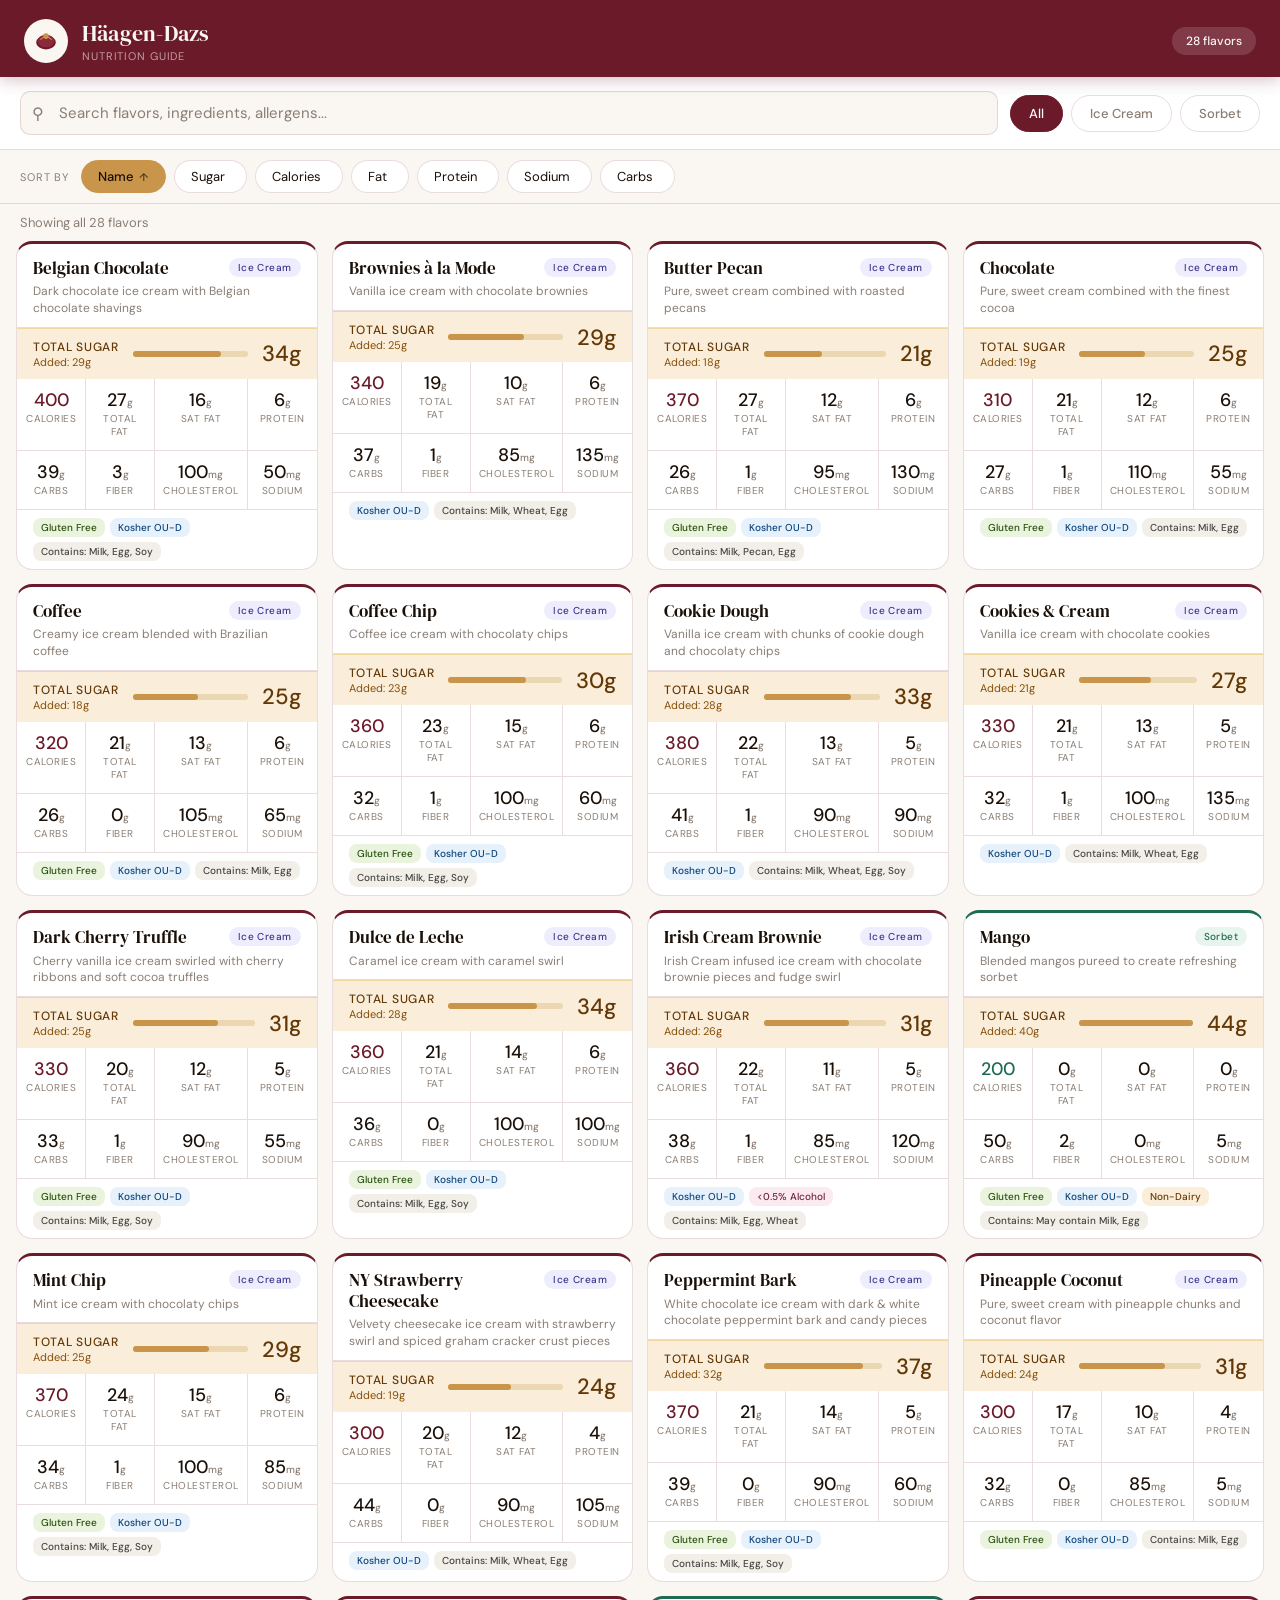
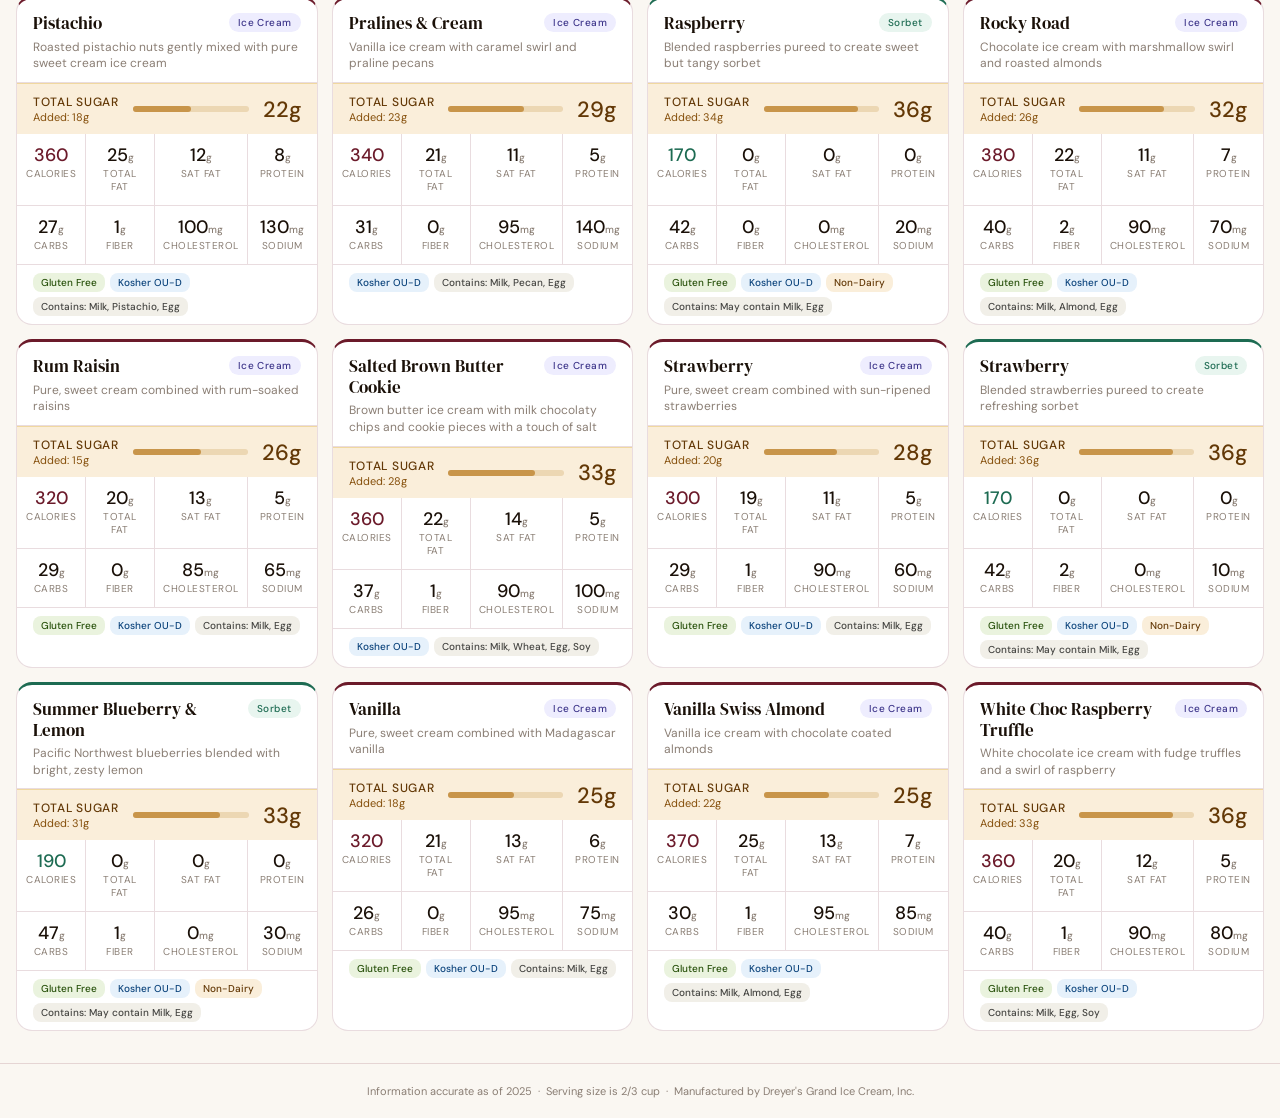
==== index.html @ 8010cb3b "Add files via upload" ====
<!DOCTYPE html>
<html lang="en">
<head>
<meta charset="UTF-8">
<meta name="viewport" content="width=device-width, initial-scale=1.0, maximum-scale=1.0, user-scalable=no">
<title>Häagen-Dazs — Nutrition Guide</title>
<link href="https://fonts.googleapis.com/css2?family=DM+Serif+Display:ital@0;1&family=DM+Sans:wght@300;400;500&display=swap" rel="stylesheet">
<style>
  :root {
    --cream: #FAF7F2;
    --deep: #1A1008;
    --burgundy: #6B1A2A;
    --burgundy-light: #8B2A3A;
    --gold: #C8954A;
    --gold-light: #E8B870;
    --muted: #8A7E74;
    --border: rgba(106,26,42,0.15);
    --card-bg: #FFFFFF;
    --sorbet-accent: #1D6B52;
    --sorbet-light: #E8F5EF;
  }

  * { box-sizing: border-box; margin: 0; padding: 0; -webkit-tap-highlight-color: transparent; }

  body {
    font-family: 'DM Sans', sans-serif;
    background: var(--cream);
    color: var(--deep);
    min-height: 100vh;
    font-size: 15px;
  }

  /* HEADER */
  header {
    background: var(--burgundy);
    padding: 18px 24px 14px;
    display: flex;
    align-items: center;
    justify-content: space-between;
    position: sticky;
    top: 0;
    z-index: 100;
    box-shadow: 0 2px 16px rgba(106,26,42,0.3);
  }
  .header-left { display: flex; align-items: center; gap: 14px; }
  .hd-logo {
    width: 44px; height: 44px; border-radius: 50%;
    background: var(--cream);
    display: flex; align-items: center; justify-content: center;
    flex-shrink: 0;
  }
  .hd-logo svg { width: 28px; height: 28px; }
  .header-title { font-family: 'DM Serif Display', serif; font-size: 22px; color: var(--cream); letter-spacing: 0.01em; }
  .header-sub { font-size: 11px; color: rgba(250,247,242,0.6); letter-spacing: 0.08em; text-transform: uppercase; margin-top: 1px; }
  .flavor-count {
    background: rgba(250,247,242,0.15);
    color: var(--cream);
    font-size: 12px;
    padding: 6px 14px;
    border-radius: 20px;
    font-weight: 500;
  }

  /* CONTROLS */
  .controls {
    background: var(--card-bg);
    border-bottom: 1px solid var(--border);
    padding: 14px 20px;
    display: flex;
    gap: 12px;
    align-items: center;
    flex-wrap: wrap;
  }
  .search-wrap {
    flex: 1; min-width: 200px;
    position: relative;
  }
  .search-icon {
    position: absolute; left: 12px; top: 50%; transform: translateY(-50%);
    color: var(--muted); font-size: 16px; pointer-events: none;
  }
  input[type=text] {
    width: 100%;
    padding: 11px 12px 11px 38px;
    border: 1.5px solid var(--border);
    border-radius: 10px;
    font-family: 'DM Sans', sans-serif;
    font-size: 15px;
    color: var(--deep);
    background: var(--cream);
    outline: none;
    transition: border-color 0.2s;
  }
  input[type=text]:focus { border-color: var(--burgundy); }
  input[type=text]::placeholder { color: var(--muted); }

  .filter-pills { display: flex; gap: 8px; flex-wrap: wrap; }
  .pill-btn {
    padding: 9px 18px;
    border-radius: 24px;
    border: 1.5px solid var(--border);
    background: transparent;
    font-family: 'DM Sans', sans-serif;
    font-size: 13px;
    font-weight: 500;
    color: var(--muted);
    cursor: pointer;
    transition: all 0.18s;
    white-space: nowrap;
  }
  .pill-btn:active { transform: scale(0.97); }
  .pill-btn.active-all { background: var(--burgundy); color: white; border-color: var(--burgundy); }
  .pill-btn.active-ic { background: #EEEDFE; color: #3C3489; border-color: #AFA9EC; }
  .pill-btn.active-so { background: var(--sorbet-light); color: var(--sorbet-accent); border-color: #9FE1CB; }

  /* SORT BAR */
  .sort-bar {
    background: var(--cream);
    padding: 10px 20px;
    display: flex;
    gap: 8px;
    align-items: center;
    overflow-x: auto;
    border-bottom: 1px solid var(--border);
    -ms-overflow-style: none; scrollbar-width: none;
  }
  .sort-bar::-webkit-scrollbar { display: none; }
  .sort-label { font-size: 11px; color: var(--muted); text-transform: uppercase; letter-spacing: 0.08em; white-space: nowrap; margin-right: 4px; flex-shrink: 0; }
  .sort-btn {
    padding: 7px 16px;
    border-radius: 20px;
    border: 1.5px solid var(--border);
    background: white;
    font-family: 'DM Sans', sans-serif;
    font-size: 13px;
    color: var(--deep);
    cursor: pointer;
    white-space: nowrap;
    flex-shrink: 0;
    transition: all 0.18s;
    display: flex; align-items: center; gap: 5px;
  }
  .sort-btn.active { background: var(--gold); color: var(--deep); border-color: var(--gold); font-weight: 500; }
  .sort-btn:active { transform: scale(0.97); }
  .sort-arrow { font-size: 11px; opacity: 0.7; }

  /* RESULTS INFO */
  .results-bar {
    padding: 10px 20px;
    font-size: 13px;
    color: var(--muted);
    display: flex;
    justify-content: space-between;
    align-items: center;
  }
  .results-bar strong { color: var(--deep); }

  /* CARDS GRID */
  .cards-grid {
    padding: 0 16px 24px;
    display: grid;
    grid-template-columns: repeat(auto-fill, minmax(300px, 1fr));
    gap: 14px;
  }

  .flavor-card {
    background: var(--card-bg);
    border-radius: 16px;
    border: 1px solid var(--border);
    overflow: hidden;
    transition: transform 0.15s, box-shadow 0.15s;
  }
  .flavor-card:active { transform: scale(0.99); }
  .flavor-card.is-sorbet { border-top: 3px solid var(--sorbet-accent); }
  .flavor-card.is-ice-cream { border-top: 3px solid var(--burgundy); }

  .card-header {
    padding: 14px 16px 10px;
    border-bottom: 1px solid var(--border);
  }
  .card-top { display: flex; justify-content: space-between; align-items: flex-start; gap: 8px; margin-bottom: 5px; }
  .card-name { font-family: 'DM Serif Display', serif; font-size: 17px; color: var(--deep); line-height: 1.2; }
  .type-badge {
    font-size: 10px; font-weight: 500; padding: 3px 9px; border-radius: 12px;
    white-space: nowrap; flex-shrink: 0; letter-spacing: 0.04em;
  }
  .badge-ic { background: #EEEDFE; color: #3C3489; }
  .badge-so { background: var(--sorbet-light); color: var(--sorbet-accent); }
  .card-desc { font-size: 12px; color: var(--muted); line-height: 1.4; }

  /* NUTRITION GRID */
  .nutrition-grid {
    display: grid;
    grid-template-columns: repeat(4, 1fr);
    gap: 0;
  }
  .nutr-cell {
    padding: 12px 8px;
    text-align: center;
    border-right: 1px solid var(--border);
    border-bottom: 1px solid var(--border);
  }
  .nutr-cell:nth-child(4n) { border-right: none; }
  .nutr-cell:nth-last-child(-n+4) { border-bottom: none; }
  .nutr-val { font-size: 18px; font-weight: 500; color: var(--deep); line-height: 1; }
  .nutr-val.highlight { color: var(--burgundy); }
  .nutr-val.sorbet-hl { color: var(--sorbet-accent); }
  .nutr-unit { font-size: 10px; color: var(--muted); }
  .nutr-label { font-size: 10px; color: var(--muted); margin-top: 3px; text-transform: uppercase; letter-spacing: 0.05em; }

  /* SUGAR ROW — full width highlight */
  .sugar-row {
    display: flex;
    align-items: center;
    justify-content: space-between;
    padding: 10px 16px;
    background: #FAEEDA;
    border-top: 1px solid #F0D8A0;
  }
  .sugar-label { font-size: 12px; font-weight: 500; color: #633806; text-transform: uppercase; letter-spacing: 0.06em; }
  .sugar-val { font-size: 22px; font-weight: 500; color: #633806; }
  .sugar-sub { font-size: 11px; color: #854F0B; }
  .sugar-bar-wrap { flex: 1; margin: 0 14px; }
  .sugar-bar-bg { background: rgba(180,120,20,0.2); border-radius: 4px; height: 6px; }
  .sugar-bar-fill { height: 6px; border-radius: 4px; background: #C8954A; transition: width 0.4s; }

  /* CARD FOOTER */
  .card-footer {
    padding: 8px 16px;
    display: flex; flex-wrap: wrap; gap: 5px;
    border-top: 1px solid var(--border);
  }
  .attr-tag {
    font-size: 10px; padding: 3px 8px; border-radius: 8px; font-weight: 500;
  }
  .tag-gf { background: #EAF3DE; color: #27500A; }
  .tag-ko { background: #E6F1FB; color: #0C447C; }
  .tag-nd { background: #FAEEDA; color: #633806; }
  .tag-al { background: #FBEAF0; color: #72243E; }
  .tag-al2 { background: #F1EFE8; color: #444441; font-size: 10px; }

  /* EMPTY STATE */
  .empty-state {
    text-align: center;
    padding: 60px 20px;
    grid-column: 1 / -1;
  }
  .empty-state p { color: var(--muted); font-size: 15px; margin-top: 10px; }

  /* FOOTER */
  footer {
    text-align: center;
    padding: 20px;
    font-size: 11px;
    color: var(--muted);
    border-top: 1px solid var(--border);
    margin-top: 8px;
  }

  @media (max-width: 500px) {
    .header-title { font-size: 18px; }
    .cards-grid { grid-template-columns: 1fr; padding: 0 12px 20px; }
  }
</style>
</head>
<body>

<header>
  <div class="header-left">
    <div class="hd-logo">
      <svg viewBox="0 0 40 40" fill="none" xmlns="http://www.w3.org/2000/svg">
        <ellipse cx="20" cy="22" rx="14" ry="10" fill="#6B1A2A"/>
        <ellipse cx="20" cy="20" rx="12" ry="9" fill="#8B2A3A"/>
        <path d="M12 18 Q20 10 28 18" stroke="#C8954A" stroke-width="1.5" fill="none"/>
        <circle cx="20" cy="13" r="4" fill="#C8954A"/>
      </svg>
    </div>
    <div>
      <div class="header-title">Häagen-Dazs</div>
      <div class="header-sub">Nutrition Guide</div>
    </div>
  </div>
  <div class="flavor-count" id="headerCount">28 flavors</div>
</header>

<div class="controls">
  <div class="search-wrap">
    <span class="search-icon">&#9906;</span>
    <input type="text" id="searchInput" placeholder="Search flavors, ingredients, allergens...">
  </div>
  <div class="filter-pills">
    <button class="pill-btn active-all" id="btnAll" onclick="setFilter('all')">All</button>
    <button class="pill-btn" id="btnIC" onclick="setFilter('ic')">Ice Cream</button>
    <button class="pill-btn" id="btnSO" onclick="setFilter('so')">Sorbet</button>
  </div>
</div>

<div class="sort-bar">
  <span class="sort-label">Sort by</span>
  <button class="sort-btn" id="sort-name" onclick="setSort('name')">Name <span class="sort-arrow" id="arr-name"></span></button>
  <button class="sort-btn" id="sort-sugar" onclick="setSort('sugar')">Sugar <span class="sort-arrow" id="arr-sugar"></span></button>
  <button class="sort-btn" id="sort-calories" onclick="setSort('calories')">Calories <span class="sort-arrow" id="arr-calories"></span></button>
  <button class="sort-btn" id="sort-fat" onclick="setSort('fat')">Fat <span class="sort-arrow" id="arr-fat"></span></button>
  <button class="sort-btn" id="sort-protein" onclick="setSort('protein')">Protein <span class="sort-arrow" id="arr-protein"></span></button>
  <button class="sort-btn" id="sort-sodium" onclick="setSort('sodium')">Sodium <span class="sort-arrow" id="arr-sodium"></span></button>
  <button class="sort-btn" id="sort-carbs" onclick="setSort('carbs')">Carbs <span class="sort-arrow" id="arr-carbs"></span></button>
</div>

<div class="results-bar">
  <span id="resultsText">Showing all 28 flavors</span>
</div>

<div class="cards-grid" id="cardsGrid"></div>

<footer>
  Information accurate as of 2025 &nbsp;&middot;&nbsp; Serving size is 2/3 cup &nbsp;&middot;&nbsp; Manufactured by Dreyer's Grand Ice Cream, Inc.
</footer>

<script>
const data = [
  { name:"Dark Cherry Truffle", cat:"Ice Cream", desc:"Cherry vanilla ice cream swirled with cherry ribbons and soft cocoa truffles", serving:135, calories:330, fat:20, satfat:12, chol:90, sodium:55, carbs:33, fiber:1, sugar:31, addedsugars:25, protein:5, gf:true, kosher:true, dairy:true, allergens:"Milk, Egg, Soy" },
  { name:"Brownies à la Mode", cat:"Ice Cream", desc:"Vanilla ice cream with chocolate brownies", serving:131, calories:340, fat:19, satfat:10, chol:85, sodium:135, carbs:37, fiber:1, sugar:29, addedsugars:25, protein:6, gf:false, kosher:true, dairy:true, allergens:"Milk, Wheat, Egg" },
  { name:"Chocolate", cat:"Ice Cream", desc:"Pure, sweet cream combined with the finest cocoa", serving:129, calories:310, fat:21, satfat:12, chol:110, sodium:55, carbs:27, fiber:1, sugar:25, addedsugars:19, protein:6, gf:true, kosher:true, dairy:true, allergens:"Milk, Egg" },
  { name:"Coffee", cat:"Ice Cream", desc:"Creamy ice cream blended with Brazilian coffee", serving:129, calories:320, fat:21, satfat:13, chol:105, sodium:65, carbs:26, fiber:0, sugar:25, addedsugars:18, protein:6, gf:true, kosher:true, dairy:true, allergens:"Milk, Egg" },
  { name:"Coffee Chip", cat:"Ice Cream", desc:"Coffee ice cream with chocolaty chips", serving:133, calories:360, fat:23, satfat:15, chol:100, sodium:60, carbs:32, fiber:1, sugar:30, addedsugars:23, protein:6, gf:true, kosher:true, dairy:true, allergens:"Milk, Egg, Soy" },
  { name:"Cookie Dough", cat:"Ice Cream", desc:"Vanilla ice cream with chunks of cookie dough and chocolaty chips", serving:133, calories:380, fat:22, satfat:13, chol:90, sodium:90, carbs:41, fiber:1, sugar:33, addedsugars:28, protein:5, gf:false, kosher:true, dairy:true, allergens:"Milk, Wheat, Egg, Soy" },
  { name:"Cookies & Cream", cat:"Ice Cream", desc:"Vanilla ice cream with chocolate cookies", serving:131, calories:330, fat:21, satfat:13, chol:100, sodium:135, carbs:32, fiber:1, sugar:27, addedsugars:21, protein:5, gf:false, kosher:true, dairy:true, allergens:"Milk, Wheat, Egg" },
  { name:"Irish Cream Brownie", cat:"Ice Cream", desc:"Irish Cream infused ice cream with chocolate brownie pieces and fudge swirl", serving:133, calories:360, fat:22, satfat:11, chol:85, sodium:120, carbs:38, fiber:1, sugar:31, addedsugars:26, protein:5, gf:false, kosher:true, dairy:true, allergens:"Milk, Egg, Wheat", alcohol:true },
  { name:"Mint Chip", cat:"Ice Cream", desc:"Mint ice cream with chocolaty chips", serving:136, calories:370, fat:24, satfat:15, chol:100, sodium:85, carbs:34, fiber:1, sugar:29, addedsugars:25, protein:6, gf:true, kosher:true, dairy:true, allergens:"Milk, Egg, Soy" },
  { name:"Belgian Chocolate", cat:"Ice Cream", desc:"Dark chocolate ice cream with Belgian chocolate shavings", serving:133, calories:400, fat:27, satfat:16, chol:100, sodium:50, carbs:39, fiber:3, sugar:34, addedsugars:29, protein:6, gf:true, kosher:true, dairy:true, allergens:"Milk, Egg, Soy" },
  { name:"Butter Pecan", cat:"Ice Cream", desc:"Pure, sweet cream combined with roasted pecans", serving:129, calories:370, fat:27, satfat:12, chol:95, sodium:130, carbs:26, fiber:1, sugar:21, addedsugars:18, protein:6, gf:true, kosher:true, dairy:true, allergens:"Milk, Pecan, Egg" },
  { name:"Dulce de Leche", cat:"Ice Cream", desc:"Caramel ice cream with caramel swirl", serving:136, calories:360, fat:21, satfat:14, chol:100, sodium:100, carbs:36, fiber:0, sugar:34, addedsugars:28, protein:6, gf:true, kosher:true, dairy:true, allergens:"Milk, Egg, Soy" },
  { name:"White Choc Raspberry Truffle", cat:"Ice Cream", desc:"White chocolate ice cream with fudge truffles and a swirl of raspberry", serving:136, calories:360, fat:20, satfat:12, chol:90, sodium:80, carbs:40, fiber:1, sugar:36, addedsugars:33, protein:5, gf:true, kosher:true, dairy:true, allergens:"Milk, Egg, Soy" },
  { name:"Peppermint Bark", cat:"Ice Cream", desc:"White chocolate ice cream with dark & white chocolate peppermint bark and candy pieces", serving:132, calories:370, fat:21, satfat:14, chol:90, sodium:60, carbs:39, fiber:0, sugar:37, addedsugars:32, protein:5, gf:true, kosher:true, dairy:true, allergens:"Milk, Egg, Soy" },
  { name:"Pineapple Coconut", cat:"Ice Cream", desc:"Pure, sweet cream with pineapple chunks and coconut flavor", serving:126, calories:300, fat:17, satfat:10, chol:85, sodium:5, carbs:32, fiber:0, sugar:31, addedsugars:24, protein:4, gf:true, kosher:true, dairy:true, allergens:"Milk, Egg" },
  { name:"Pistachio", cat:"Ice Cream", desc:"Roasted pistachio nuts gently mixed with pure sweet cream ice cream", serving:132, calories:360, fat:25, satfat:12, chol:100, sodium:130, carbs:27, fiber:1, sugar:22, addedsugars:18, protein:8, gf:true, kosher:true, dairy:true, allergens:"Milk, Pistachio, Egg" },
  { name:"Pralines & Cream", cat:"Ice Cream", desc:"Vanilla ice cream with caramel swirl and praline pecans", serving:129, calories:340, fat:21, satfat:11, chol:95, sodium:140, carbs:31, fiber:0, sugar:29, addedsugars:23, protein:5, gf:false, kosher:true, dairy:true, allergens:"Milk, Pecan, Egg" },
  { name:"Rocky Road", cat:"Ice Cream", desc:"Chocolate ice cream with marshmallow swirl and roasted almonds", serving:137, calories:380, fat:22, satfat:11, chol:90, sodium:70, carbs:40, fiber:2, sugar:32, addedsugars:26, protein:7, gf:true, kosher:true, dairy:true, allergens:"Milk, Almond, Egg" },
  { name:"Rum Raisin", cat:"Ice Cream", desc:"Pure, sweet cream combined with rum-soaked raisins", serving:131, calories:320, fat:20, satfat:13, chol:85, sodium:65, carbs:29, fiber:0, sugar:26, addedsugars:15, protein:5, gf:true, kosher:true, dairy:true, allergens:"Milk, Egg" },
  { name:"Salted Brown Butter Cookie", cat:"Ice Cream", desc:"Brown butter ice cream with milk chocolaty chips and cookie pieces with a touch of salt", serving:131, calories:360, fat:22, satfat:14, chol:90, sodium:100, carbs:37, fiber:1, sugar:33, addedsugars:28, protein:5, gf:false, kosher:true, dairy:true, allergens:"Milk, Wheat, Egg, Soy" },
  { name:"Strawberry", cat:"Ice Cream", desc:"Pure, sweet cream combined with sun-ripened strawberries", serving:133, calories:300, fat:19, satfat:11, chol:90, sodium:60, carbs:29, fiber:1, sugar:28, addedsugars:20, protein:5, gf:true, kosher:true, dairy:true, allergens:"Milk, Egg" },
  { name:"Vanilla", cat:"Ice Cream", desc:"Pure, sweet cream combined with Madagascar vanilla", serving:129, calories:320, fat:21, satfat:13, chol:95, sodium:75, carbs:26, fiber:0, sugar:25, addedsugars:18, protein:6, gf:true, kosher:true, dairy:true, allergens:"Milk, Egg" },
  { name:"Vanilla Swiss Almond", cat:"Ice Cream", desc:"Vanilla ice cream with chocolate coated almonds", serving:133, calories:370, fat:25, satfat:13, chol:95, sodium:85, carbs:30, fiber:1, sugar:25, addedsugars:22, protein:7, gf:true, kosher:true, dairy:true, allergens:"Milk, Almond, Egg" },
  { name:"NY Strawberry Cheesecake", cat:"Ice Cream", desc:"Velvety cheesecake ice cream with strawberry swirl and spiced graham cracker crust pieces", serving:129, calories:300, fat:20, satfat:12, chol:90, sodium:105, carbs:44, fiber:0, sugar:24, addedsugars:19, protein:4, gf:false, kosher:true, dairy:true, allergens:"Milk, Wheat, Egg" },
  { name:"Mango", cat:"Sorbet", desc:"Blended mangos pureed to create refreshing sorbet", serving:151, calories:200, fat:0, satfat:0, chol:0, sodium:5, carbs:50, fiber:2, sugar:44, addedsugars:40, protein:0, gf:true, kosher:true, dairy:false, allergens:"May contain Milk, Egg" },
  { name:"Raspberry", cat:"Sorbet", desc:"Blended raspberries pureed to create sweet but tangy sorbet", serving:141, calories:170, fat:0, satfat:0, chol:0, sodium:20, carbs:42, fiber:0, sugar:36, addedsugars:34, protein:0, gf:true, kosher:true, dairy:false, allergens:"May contain Milk, Egg" },
  { name:"Strawberry", cat:"Sorbet", desc:"Blended strawberries pureed to create refreshing sorbet", serving:154, calories:170, fat:0, satfat:0, chol:0, sodium:10, carbs:42, fiber:2, sugar:36, addedsugars:36, protein:0, gf:true, kosher:true, dairy:false, allergens:"May contain Milk, Egg" },
  { name:"Summer Blueberry & Lemon", cat:"Sorbet", desc:"Pacific Northwest blueberries blended with bright, zesty lemon", serving:143, calories:190, fat:0, satfat:0, chol:0, sodium:30, carbs:47, fiber:1, sugar:33, addedsugars:31, protein:0, gf:true, kosher:true, dairy:false, allergens:"May contain Milk, Egg" },
];

const MAX_SUGAR = Math.max(...data.map(d => d.sugar));
let currentFilter = 'all';
let sortKey = 'name';
let sortDir = 1;

function setFilter(f) {
  currentFilter = f;
  document.getElementById('btnAll').className = 'pill-btn' + (f==='all'?' active-all':'');
  document.getElementById('btnIC').className = 'pill-btn' + (f==='ic'?' active-ic':'');
  document.getElementById('btnSO').className = 'pill-btn' + (f==='so'?' active-so':'');
  render();
}

function setSort(key) {
  if (sortKey === key) sortDir *= -1;
  else { sortKey = key; sortDir = 1; }
  document.querySelectorAll('.sort-btn').forEach(b => b.classList.remove('active'));
  document.querySelectorAll('.sort-arrow').forEach(a => a.textContent = '');
  document.getElementById('sort-' + key).classList.add('active');
  document.getElementById('arr-' + key).textContent = sortDir === 1 ? ' ↑' : ' ↓';
  render();
}

function render() {
  const q = document.getElementById('searchInput').value.toLowerCase();
  let rows = data.filter(d => {
    const matchCat = currentFilter === 'all' || (currentFilter === 'ic' && d.cat === 'Ice Cream') || (currentFilter === 'so' && d.cat === 'Sorbet');
    const matchQ = !q || d.name.toLowerCase().includes(q) || d.desc.toLowerCase().includes(q) || d.allergens.toLowerCase().includes(q);
    return matchCat && matchQ;
  });

  rows.sort((a, b) => {
    let av = a[sortKey], bv = b[sortKey];
    if (typeof av === 'string') return sortDir * av.localeCompare(bv);
    return sortDir * (av - bv);
  });

  document.getElementById('headerCount').textContent = rows.length + ' flavor' + (rows.length !== 1 ? 's' : '');
  document.getElementById('resultsText').textContent = rows.length === data.length
    ? 'Showing all 28 flavors'
    : 'Showing ' + rows.length + ' of 28 flavors';

  const grid = document.getElementById('cardsGrid');
  if (rows.length === 0) {
    grid.innerHTML = '<div class="empty-state"><div style="font-size:32px;opacity:0.3">&#9906;</div><p>No flavors match your search.</p></div>';
    return;
  }

  grid.innerHTML = rows.map(d => {
    const isSorbet = d.cat === 'Sorbet';
    const hlClass = isSorbet ? 'sorbet-hl' : 'highlight';
    const sugarPct = Math.round((d.sugar / MAX_SUGAR) * 100);
    const tags = [];
    if (d.gf) tags.push('<span class="attr-tag tag-gf">Gluten Free</span>');
    if (d.kosher) tags.push('<span class="attr-tag tag-ko">Kosher OU-D</span>');
    if (!d.dairy) tags.push('<span class="attr-tag tag-nd">Non-Dairy</span>');
    if (d.alcohol) tags.push('<span class="attr-tag tag-al">&lt;0.5% Alcohol</span>');
    tags.push('<span class="attr-tag tag-al2">Contains: ' + d.allergens + '</span>');

    return `<div class="flavor-card ${isSorbet ? 'is-sorbet' : 'is-ice-cream'}">
      <div class="card-header">
        <div class="card-top">
          <div class="card-name">${d.name}</div>
          <span class="type-badge ${isSorbet ? 'badge-so' : 'badge-ic'}">${d.cat}</span>
        </div>
        <div class="card-desc">${d.desc}</div>
      </div>

      <div class="sugar-row">
        <div>
          <div class="sugar-label">Total Sugar</div>
          <div class="sugar-sub">Added: ${d.addedsugars}g</div>
        </div>
        <div class="sugar-bar-wrap">
          <div class="sugar-bar-bg">
            <div class="sugar-bar-fill" style="width:${sugarPct}%"></div>
          </div>
        </div>
        <div class="sugar-val">${d.sugar}g</div>
      </div>

      <div class="nutrition-grid">
        <div class="nutr-cell">
          <div class="nutr-val ${hlClass}">${d.calories}</div>
          <div class="nutr-label">Calories</div>
        </div>
        <div class="nutr-cell">
          <div class="nutr-val">${d.fat}<span class="nutr-unit">g</span></div>
          <div class="nutr-label">Total Fat</div>
        </div>
        <div class="nutr-cell">
          <div class="nutr-val">${d.satfat}<span class="nutr-unit">g</span></div>
          <div class="nutr-label">Sat Fat</div>
        </div>
        <div class="nutr-cell">
          <div class="nutr-val">${d.protein}<span class="nutr-unit">g</span></div>
          <div class="nutr-label">Protein</div>
        </div>
        <div class="nutr-cell">
          <div class="nutr-val">${d.carbs}<span class="nutr-unit">g</span></div>
          <div class="nutr-label">Carbs</div>
        </div>
        <div class="nutr-cell">
          <div class="nutr-val">${d.fiber}<span class="nutr-unit">g</span></div>
          <div class="nutr-label">Fiber</div>
        </div>
        <div class="nutr-cell">
          <div class="nutr-val">${d.chol}<span class="nutr-unit">mg</span></div>
          <div class="nutr-label">Cholesterol</div>
        </div>
        <div class="nutr-cell">
          <div class="nutr-val">${d.sodium}<span class="nutr-unit">mg</span></div>
          <div class="nutr-label">Sodium</div>
        </div>
      </div>

      <div class="card-footer">${tags.join('')}</div>
    </div>`;
  }).join('');
}

document.getElementById('searchInput').addEventListener('input', render);
document.getElementById('sort-name').classList.add('active');
document.getElementById('arr-name').textContent = ' ↑';
render();
</script>
</body>
</html>
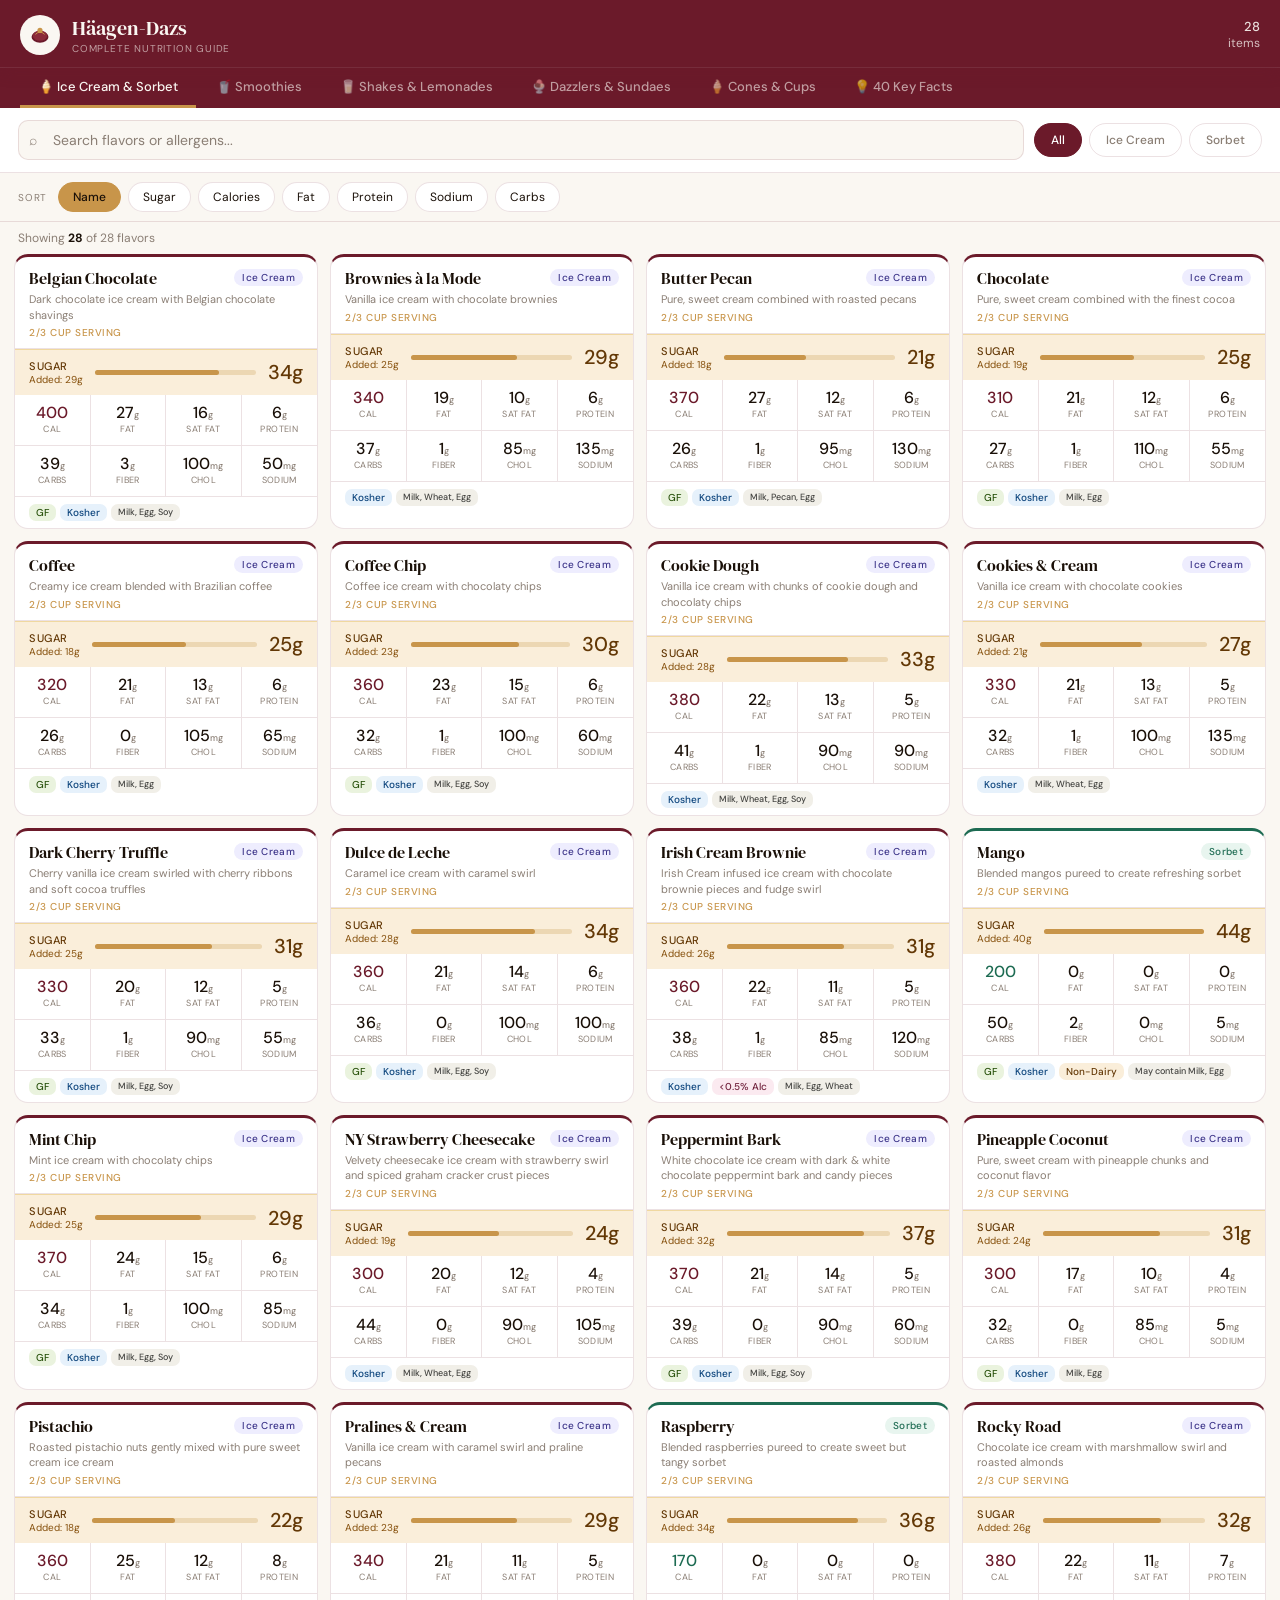
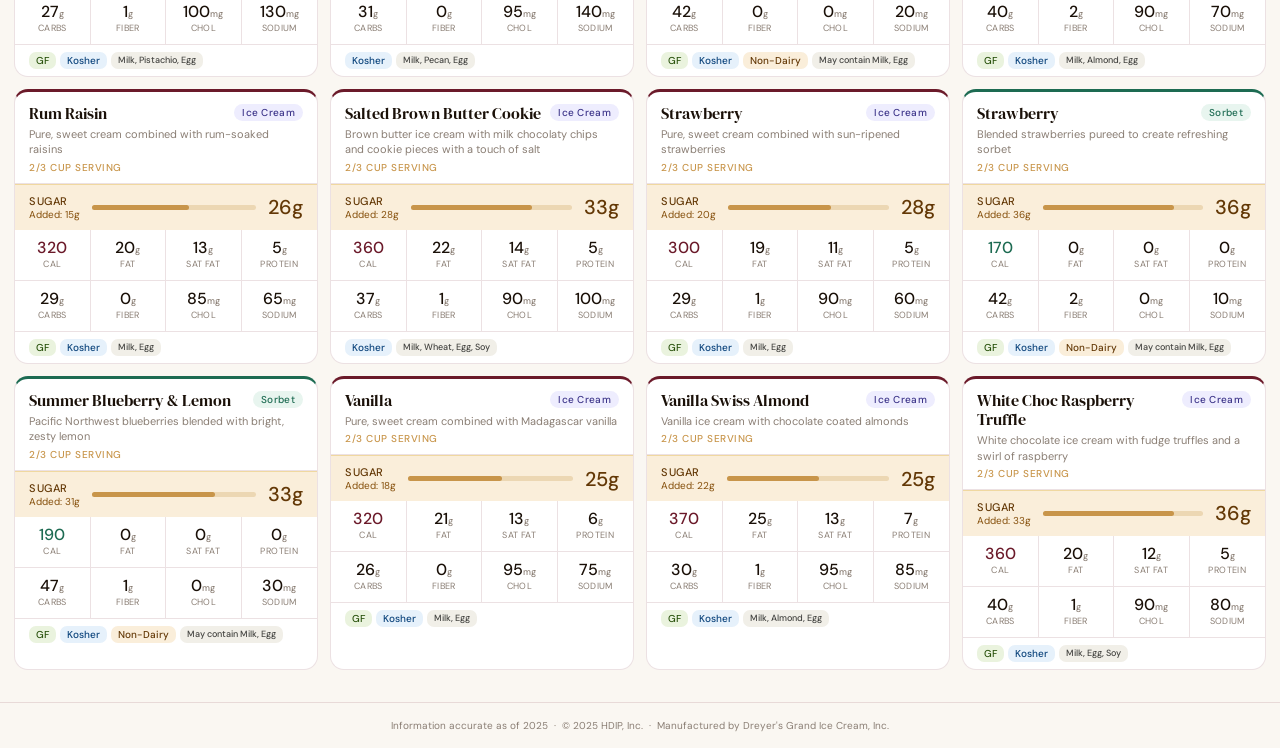
==== commit bb7264e0: "Add files via upload" ====
--- a/index.html
+++ b/index.html
@@ -4,475 +4,946 @@
 <meta charset="UTF-8">
 <meta name="viewport" content="width=device-width, initial-scale=1.0, maximum-scale=1.0, user-scalable=no">
 <title>Häagen-Dazs — Nutrition Guide</title>
-<link href="https://fonts.googleapis.com/css2?family=DM+Serif+Display:ital@0;1&family=DM+Sans:wght@300;400;500&display=swap" rel="stylesheet">
+<link href="https://fonts.googleapis.com/css2?family=DM+Serif+Display:ital@0;1&family=DM+Sans:opsz,wght@9..40,300;9..40,400;9..40,500&display=swap" rel="stylesheet">
 <style>
-  :root {
-    --cream: #FAF7F2;
-    --deep: #1A1008;
-    --burgundy: #6B1A2A;
-    --burgundy-light: #8B2A3A;
-    --gold: #C8954A;
-    --gold-light: #E8B870;
-    --muted: #8A7E74;
-    --border: rgba(106,26,42,0.15);
-    --card-bg: #FFFFFF;
-    --sorbet-accent: #1D6B52;
-    --sorbet-light: #E8F5EF;
-  }
-
-  * { box-sizing: border-box; margin: 0; padding: 0; -webkit-tap-highlight-color: transparent; }
-
-  body {
-    font-family: 'DM Sans', sans-serif;
-    background: var(--cream);
-    color: var(--deep);
-    min-height: 100vh;
-    font-size: 15px;
-  }
-
-  /* HEADER */
-  header {
-    background: var(--burgundy);
-    padding: 18px 24px 14px;
-    display: flex;
-    align-items: center;
-    justify-content: space-between;
-    position: sticky;
-    top: 0;
-    z-index: 100;
-    box-shadow: 0 2px 16px rgba(106,26,42,0.3);
-  }
-  .header-left { display: flex; align-items: center; gap: 14px; }
-  .hd-logo {
-    width: 44px; height: 44px; border-radius: 50%;
-    background: var(--cream);
-    display: flex; align-items: center; justify-content: center;
-    flex-shrink: 0;
-  }
-  .hd-logo svg { width: 28px; height: 28px; }
-  .header-title { font-family: 'DM Serif Display', serif; font-size: 22px; color: var(--cream); letter-spacing: 0.01em; }
-  .header-sub { font-size: 11px; color: rgba(250,247,242,0.6); letter-spacing: 0.08em; text-transform: uppercase; margin-top: 1px; }
-  .flavor-count {
-    background: rgba(250,247,242,0.15);
-    color: var(--cream);
-    font-size: 12px;
-    padding: 6px 14px;
-    border-radius: 20px;
-    font-weight: 500;
-  }
-
-  /* CONTROLS */
-  .controls {
-    background: var(--card-bg);
-    border-bottom: 1px solid var(--border);
-    padding: 14px 20px;
-    display: flex;
-    gap: 12px;
-    align-items: center;
-    flex-wrap: wrap;
-  }
-  .search-wrap {
-    flex: 1; min-width: 200px;
-    position: relative;
-  }
-  .search-icon {
-    position: absolute; left: 12px; top: 50%; transform: translateY(-50%);
-    color: var(--muted); font-size: 16px; pointer-events: none;
-  }
-  input[type=text] {
-    width: 100%;
-    padding: 11px 12px 11px 38px;
-    border: 1.5px solid var(--border);
-    border-radius: 10px;
-    font-family: 'DM Sans', sans-serif;
-    font-size: 15px;
-    color: var(--deep);
-    background: var(--cream);
-    outline: none;
-    transition: border-color 0.2s;
-  }
-  input[type=text]:focus { border-color: var(--burgundy); }
-  input[type=text]::placeholder { color: var(--muted); }
-
-  .filter-pills { display: flex; gap: 8px; flex-wrap: wrap; }
-  .pill-btn {
-    padding: 9px 18px;
-    border-radius: 24px;
-    border: 1.5px solid var(--border);
-    background: transparent;
-    font-family: 'DM Sans', sans-serif;
-    font-size: 13px;
-    font-weight: 500;
-    color: var(--muted);
-    cursor: pointer;
-    transition: all 0.18s;
-    white-space: nowrap;
-  }
-  .pill-btn:active { transform: scale(0.97); }
-  .pill-btn.active-all { background: var(--burgundy); color: white; border-color: var(--burgundy); }
-  .pill-btn.active-ic { background: #EEEDFE; color: #3C3489; border-color: #AFA9EC; }
-  .pill-btn.active-so { background: var(--sorbet-light); color: var(--sorbet-accent); border-color: #9FE1CB; }
-
-  /* SORT BAR */
-  .sort-bar {
-    background: var(--cream);
-    padding: 10px 20px;
-    display: flex;
-    gap: 8px;
-    align-items: center;
-    overflow-x: auto;
-    border-bottom: 1px solid var(--border);
-    -ms-overflow-style: none; scrollbar-width: none;
-  }
-  .sort-bar::-webkit-scrollbar { display: none; }
-  .sort-label { font-size: 11px; color: var(--muted); text-transform: uppercase; letter-spacing: 0.08em; white-space: nowrap; margin-right: 4px; flex-shrink: 0; }
-  .sort-btn {
-    padding: 7px 16px;
-    border-radius: 20px;
-    border: 1.5px solid var(--border);
-    background: white;
-    font-family: 'DM Sans', sans-serif;
-    font-size: 13px;
-    color: var(--deep);
-    cursor: pointer;
-    white-space: nowrap;
-    flex-shrink: 0;
-    transition: all 0.18s;
-    display: flex; align-items: center; gap: 5px;
-  }
-  .sort-btn.active { background: var(--gold); color: var(--deep); border-color: var(--gold); font-weight: 500; }
-  .sort-btn:active { transform: scale(0.97); }
-  .sort-arrow { font-size: 11px; opacity: 0.7; }
-
-  /* RESULTS INFO */
-  .results-bar {
-    padding: 10px 20px;
-    font-size: 13px;
-    color: var(--muted);
-    display: flex;
-    justify-content: space-between;
-    align-items: center;
-  }
-  .results-bar strong { color: var(--deep); }
-
-  /* CARDS GRID */
-  .cards-grid {
-    padding: 0 16px 24px;
-    display: grid;
-    grid-template-columns: repeat(auto-fill, minmax(300px, 1fr));
-    gap: 14px;
-  }
-
-  .flavor-card {
-    background: var(--card-bg);
-    border-radius: 16px;
-    border: 1px solid var(--border);
-    overflow: hidden;
-    transition: transform 0.15s, box-shadow 0.15s;
-  }
-  .flavor-card:active { transform: scale(0.99); }
-  .flavor-card.is-sorbet { border-top: 3px solid var(--sorbet-accent); }
-  .flavor-card.is-ice-cream { border-top: 3px solid var(--burgundy); }
-
-  .card-header {
-    padding: 14px 16px 10px;
-    border-bottom: 1px solid var(--border);
-  }
-  .card-top { display: flex; justify-content: space-between; align-items: flex-start; gap: 8px; margin-bottom: 5px; }
-  .card-name { font-family: 'DM Serif Display', serif; font-size: 17px; color: var(--deep); line-height: 1.2; }
-  .type-badge {
-    font-size: 10px; font-weight: 500; padding: 3px 9px; border-radius: 12px;
-    white-space: nowrap; flex-shrink: 0; letter-spacing: 0.04em;
-  }
-  .badge-ic { background: #EEEDFE; color: #3C3489; }
-  .badge-so { background: var(--sorbet-light); color: var(--sorbet-accent); }
-  .card-desc { font-size: 12px; color: var(--muted); line-height: 1.4; }
-
-  /* NUTRITION GRID */
-  .nutrition-grid {
-    display: grid;
-    grid-template-columns: repeat(4, 1fr);
-    gap: 0;
-  }
-  .nutr-cell {
-    padding: 12px 8px;
-    text-align: center;
-    border-right: 1px solid var(--border);
-    border-bottom: 1px solid var(--border);
-  }
-  .nutr-cell:nth-child(4n) { border-right: none; }
-  .nutr-cell:nth-last-child(-n+4) { border-bottom: none; }
-  .nutr-val { font-size: 18px; font-weight: 500; color: var(--deep); line-height: 1; }
-  .nutr-val.highlight { color: var(--burgundy); }
-  .nutr-val.sorbet-hl { color: var(--sorbet-accent); }
-  .nutr-unit { font-size: 10px; color: var(--muted); }
-  .nutr-label { font-size: 10px; color: var(--muted); margin-top: 3px; text-transform: uppercase; letter-spacing: 0.05em; }
-
-  /* SUGAR ROW — full width highlight */
-  .sugar-row {
-    display: flex;
-    align-items: center;
-    justify-content: space-between;
-    padding: 10px 16px;
-    background: #FAEEDA;
-    border-top: 1px solid #F0D8A0;
-  }
-  .sugar-label { font-size: 12px; font-weight: 500; color: #633806; text-transform: uppercase; letter-spacing: 0.06em; }
-  .sugar-val { font-size: 22px; font-weight: 500; color: #633806; }
-  .sugar-sub { font-size: 11px; color: #854F0B; }
-  .sugar-bar-wrap { flex: 1; margin: 0 14px; }
-  .sugar-bar-bg { background: rgba(180,120,20,0.2); border-radius: 4px; height: 6px; }
-  .sugar-bar-fill { height: 6px; border-radius: 4px; background: #C8954A; transition: width 0.4s; }
-
-  /* CARD FOOTER */
-  .card-footer {
-    padding: 8px 16px;
-    display: flex; flex-wrap: wrap; gap: 5px;
-    border-top: 1px solid var(--border);
-  }
-  .attr-tag {
-    font-size: 10px; padding: 3px 8px; border-radius: 8px; font-weight: 500;
-  }
-  .tag-gf { background: #EAF3DE; color: #27500A; }
-  .tag-ko { background: #E6F1FB; color: #0C447C; }
-  .tag-nd { background: #FAEEDA; color: #633806; }
-  .tag-al { background: #FBEAF0; color: #72243E; }
-  .tag-al2 { background: #F1EFE8; color: #444441; font-size: 10px; }
-
-  /* EMPTY STATE */
-  .empty-state {
-    text-align: center;
-    padding: 60px 20px;
-    grid-column: 1 / -1;
-  }
-  .empty-state p { color: var(--muted); font-size: 15px; margin-top: 10px; }
-
-  /* FOOTER */
-  footer {
-    text-align: center;
-    padding: 20px;
-    font-size: 11px;
-    color: var(--muted);
-    border-top: 1px solid var(--border);
-    margin-top: 8px;
-  }
-
-  @media (max-width: 500px) {
-    .header-title { font-size: 18px; }
-    .cards-grid { grid-template-columns: 1fr; padding: 0 12px 20px; }
-  }
+:root {
+  --cream: #FAF7F2;
+  --deep: #1A1008;
+  --burgundy: #6B1A2A;
+  --burgundy-hover: #8B2A3A;
+  --gold: #C8954A;
+  --gold-light: #E8B870;
+  --muted: #8A7E74;
+  --border: rgba(106,26,42,0.13);
+  --card-bg: #FFFFFF;
+  --sorbet-green: #1D6B52;
+  --sorbet-bg: #E8F5EF;
+  --smoothie-blue: #1A4A7A;
+  --smoothie-bg: #E8F0FA;
+  --shake-purple: #4A1A7A;
+  --shake-bg: #F0E8FA;
+  --sundae-amber: #7A4A1A;
+  --sundae-bg: #FAF0E8;
+  --cone-teal: #1A6B6B;
+  --cone-bg: #E8F5F5;
+  --lemon-green: #4A7A1A;
+  --lemon-bg: #F0FAE8;
+}
+* { box-sizing: border-box; margin: 0; padding: 0; -webkit-tap-highlight-color: transparent; }
+body { font-family: 'DM Sans', sans-serif; background: var(--cream); color: var(--deep); min-height: 100vh; }
+
+/* ── HEADER ── */
+header {
+  background: var(--burgundy);
+  padding: 14px 20px 12px;
+  display: flex; align-items: center; justify-content: space-between;
+  position: sticky; top: 0; z-index: 200;
+  box-shadow: 0 2px 16px rgba(106,26,42,0.35);
+}
+.header-brand { display: flex; align-items: center; gap: 12px; }
+.hd-circle {
+  width: 40px; height: 40px; border-radius: 50%;
+  background: var(--cream); display: flex; align-items: center; justify-content: center; flex-shrink: 0;
+}
+.header-title { font-family: 'DM Serif Display', serif; font-size: 20px; color: var(--cream); }
+.header-sub { font-size: 10px; color: rgba(250,247,242,0.6); letter-spacing: 0.08em; text-transform: uppercase; }
+.header-right { font-size: 12px; color: rgba(250,247,242,0.75); text-align: right; }
+
+/* ── MAIN TABS ── */
+.main-tabs {
+  background: var(--burgundy);
+  display: flex; overflow-x: auto; gap: 2px; padding: 0 20px;
+  border-top: 1px solid rgba(255,255,255,0.1);
+  -ms-overflow-style: none; scrollbar-width: none;
+}
+.main-tabs::-webkit-scrollbar { display: none; }
+.main-tab {
+  padding: 10px 18px; font-size: 13px; font-weight: 500;
+  color: rgba(250,247,242,0.6); background: transparent; border: none;
+  cursor: pointer; white-space: nowrap; border-bottom: 3px solid transparent;
+  font-family: 'DM Sans', sans-serif; transition: all 0.18s; flex-shrink: 0;
+}
+.main-tab:hover { color: rgba(250,247,242,0.9); }
+.main-tab.active { color: var(--cream); border-bottom-color: var(--gold); }
+
+/* ── TAB PANELS ── */
+.tab-panel { display: none; }
+.tab-panel.active { display: block; }
+
+/* ── CONTROLS ── */
+.controls {
+  background: var(--card-bg); border-bottom: 1px solid var(--border);
+  padding: 12px 18px; display: flex; gap: 10px; align-items: center; flex-wrap: wrap;
+}
+.search-wrap { flex: 1; min-width: 180px; position: relative; }
+.search-icon { position: absolute; left: 11px; top: 50%; transform: translateY(-50%); color: var(--muted); font-size: 14px; pointer-events: none; }
+input[type=text] {
+  width: 100%; padding: 10px 10px 10px 34px;
+  border: 1.5px solid var(--border); border-radius: 10px;
+  font-family: 'DM Sans', sans-serif; font-size: 14px; color: var(--deep);
+  background: var(--cream); outline: none; transition: border-color 0.2s;
+}
+input[type=text]:focus { border-color: var(--burgundy); }
+input[type=text]::placeholder { color: var(--muted); }
+.filter-pills { display: flex; gap: 7px; flex-wrap: wrap; }
+.pill-btn {
+  padding: 8px 16px; border-radius: 22px;
+  border: 1.5px solid var(--border); background: transparent;
+  font-family: 'DM Sans', sans-serif; font-size: 12px; font-weight: 500;
+  color: var(--muted); cursor: pointer; transition: all 0.18s; white-space: nowrap;
+}
+.pill-btn:active { transform: scale(0.97); }
+.pill-active { background: var(--burgundy) !important; color: white !important; border-color: var(--burgundy) !important; }
+.pill-ic { background: #EEEDFE !important; color: #3C3489 !important; border-color: #AFA9EC !important; }
+.pill-so { background: var(--sorbet-bg) !important; color: var(--sorbet-green) !important; border-color: #9FE1CB !important; }
+
+/* ── SORT BAR ── */
+.sort-bar {
+  background: var(--cream); padding: 9px 18px;
+  display: flex; gap: 7px; align-items: center;
+  overflow-x: auto; border-bottom: 1px solid var(--border);
+  -ms-overflow-style: none; scrollbar-width: none;
+}
+.sort-bar::-webkit-scrollbar { display: none; }
+.sort-label { font-size: 10px; color: var(--muted); text-transform: uppercase; letter-spacing: 0.08em; white-space: nowrap; margin-right: 4px; flex-shrink: 0; }
+.sort-btn {
+  padding: 6px 14px; border-radius: 18px;
+  border: 1.5px solid var(--border); background: white;
+  font-family: 'DM Sans', sans-serif; font-size: 12px; color: var(--deep);
+  cursor: pointer; white-space: nowrap; flex-shrink: 0; transition: all 0.18s;
+}
+.sort-btn.active { background: var(--gold); color: var(--deep); border-color: var(--gold); font-weight: 500; }
+.sort-btn:active { transform: scale(0.97); }
+
+/* ── RESULTS BAR ── */
+.results-bar { padding: 8px 18px; font-size: 12px; color: var(--muted); }
+.results-bar strong { color: var(--deep); }
+
+/* ── CARDS GRID ── */
+.cards-grid {
+  padding: 0 14px 24px;
+  display: grid;
+  grid-template-columns: repeat(auto-fill, minmax(290px, 1fr));
+  gap: 12px;
+}
+
+/* ── FLAVOR CARD ── */
+.flavor-card {
+  background: var(--card-bg); border-radius: 14px;
+  border: 1px solid var(--border); overflow: hidden;
+  transition: transform 0.15s;
+}
+.flavor-card:active { transform: scale(0.99); }
+.flavor-card.is-ic    { border-top: 3px solid var(--burgundy); }
+.flavor-card.is-so    { border-top: 3px solid var(--sorbet-green); }
+.flavor-card.is-sm    { border-top: 3px solid var(--smoothie-blue); }
+.flavor-card.is-sh    { border-top: 3px solid var(--shake-purple); }
+.flavor-card.is-su    { border-top: 3px solid var(--sundae-amber); }
+.flavor-card.is-co    { border-top: 3px solid var(--cone-teal); }
+.flavor-card.is-le    { border-top: 3px solid var(--lemon-green); }
+
+.card-header { padding: 12px 14px 9px; border-bottom: 1px solid var(--border); }
+.card-top { display: flex; justify-content: space-between; align-items: flex-start; gap: 8px; margin-bottom: 4px; }
+.card-name { font-family: 'DM Serif Display', serif; font-size: 16px; color: var(--deep); line-height: 1.2; }
+.type-badge { font-size: 10px; font-weight: 500; padding: 2px 8px; border-radius: 10px; white-space: nowrap; flex-shrink: 0; letter-spacing: 0.03em; }
+.badge-ic { background: #EEEDFE; color: #3C3489; }
+.badge-so { background: var(--sorbet-bg); color: var(--sorbet-green); }
+.badge-sm { background: var(--smoothie-bg); color: var(--smoothie-blue); }
+.badge-sh { background: var(--shake-bg); color: var(--shake-purple); }
+.badge-su { background: var(--sundae-bg); color: var(--sundae-amber); }
+.badge-co { background: var(--cone-bg); color: var(--cone-teal); }
+.badge-le { background: var(--lemon-bg); color: var(--lemon-green); }
+.card-desc { font-size: 11px; color: var(--muted); line-height: 1.4; }
+.card-size { font-size: 10px; color: var(--gold); font-weight: 500; margin-top: 3px; text-transform: uppercase; letter-spacing: 0.05em; }
+
+/* ── SUGAR ROW ── */
+.sugar-row {
+  display: flex; align-items: center; justify-content: space-between;
+  padding: 9px 14px; background: #FAEEDA; border-top: 1px solid #F0D8A0;
+}
+.sugar-label { font-size: 11px; font-weight: 500; color: #633806; text-transform: uppercase; letter-spacing: 0.05em; }
+.sugar-sub { font-size: 10px; color: #854F0B; }
+.sugar-bar-wrap { flex: 1; margin: 0 12px; }
+.sugar-bar-bg { background: rgba(180,120,20,0.2); border-radius: 4px; height: 5px; }
+.sugar-bar-fill { height: 5px; border-radius: 4px; background: var(--gold); }
+.sugar-val { font-size: 20px; font-weight: 500; color: #633806; }
+
+/* ── NUTRITION GRID ── */
+.nutrition-grid { display: grid; grid-template-columns: repeat(4, 1fr); }
+.nutr-cell { padding: 10px 6px; text-align: center; border-right: 1px solid var(--border); border-bottom: 1px solid var(--border); }
+.nutr-cell:nth-child(4n) { border-right: none; }
+.nutr-cell:nth-last-child(-n+4) { border-bottom: none; }
+.nutr-val { font-size: 16px; font-weight: 500; color: var(--deep); line-height: 1; }
+.nutr-val.hl-ic { color: var(--burgundy); }
+.nutr-val.hl-so { color: var(--sorbet-green); }
+.nutr-val.hl-sm { color: var(--smoothie-blue); }
+.nutr-val.hl-sh { color: var(--shake-purple); }
+.nutr-val.hl-su { color: var(--sundae-amber); }
+.nutr-val.hl-co { color: var(--cone-teal); }
+.nutr-val.hl-le { color: var(--lemon-green); }
+.nutr-unit { font-size: 9px; color: var(--muted); }
+.nutr-label { font-size: 9px; color: var(--muted); margin-top: 2px; text-transform: uppercase; letter-spacing: 0.04em; }
+
+/* ── CARD FOOTER ── */
+.card-footer { padding: 7px 14px; display: flex; flex-wrap: wrap; gap: 4px; border-top: 1px solid var(--border); }
+.attr-tag { font-size: 10px; padding: 2px 7px; border-radius: 7px; font-weight: 500; }
+.tag-gf { background: #EAF3DE; color: #27500A; }
+.tag-ko { background: #E6F1FB; color: #0C447C; }
+.tag-nd { background: #FAEEDA; color: #633806; }
+.tag-al { background: #FBEAF0; color: #72243E; }
+.tag-info { background: #F1EFE8; color: #444441; font-size: 9px; }
+
+/* ── RANGE DISPLAY ── */
+.range-note { font-size: 10px; color: var(--muted); font-style: italic; padding: 4px 14px 6px; }
+
+/* ── EMPTY STATE ── */
+.empty-state { text-align: center; padding: 50px 20px; grid-column: 1/-1; color: var(--muted); }
+
+/* ══════════════════════════════════
+   FACTS TAB
+══════════════════════════════════ */
+.facts-controls {
+  background: var(--card-bg); border-bottom: 1px solid var(--border);
+  padding: 12px 18px; display: flex; gap: 8px; flex-wrap: wrap; align-items: center;
+}
+.fact-filter-btn {
+  padding: 7px 16px; border-radius: 20px;
+  border: 1.5px solid var(--border); background: transparent;
+  font-family: 'DM Sans', sans-serif; font-size: 12px; font-weight: 500;
+  color: var(--muted); cursor: pointer; transition: all 0.18s; white-space: nowrap;
+}
+.fact-filter-btn.active { background: var(--burgundy); color: white; border-color: var(--burgundy); }
+.fact-filter-btn:active { transform: scale(0.97); }
+.facts-grid { padding: 14px; display: flex; flex-direction: column; gap: 10px; }
+.fact-card {
+  background: var(--card-bg); border: 1px solid var(--border);
+  border-radius: 12px; padding: 14px 16px;
+  display: flex; gap: 12px; align-items: flex-start;
+  transition: border-color 0.15s;
+}
+.fact-card:hover { border-color: rgba(106,26,42,0.3); }
+.fact-num {
+  min-width: 26px; height: 26px; border-radius: 50%;
+  display: flex; align-items: center; justify-content: center;
+  font-size: 11px; font-weight: 500; flex-shrink: 0; margin-top: 1px;
+}
+.fn-sugar { background: #FAEEDA; color: #633806; }
+.fn-cal   { background: #FCEBEB; color: #791F1F; }
+.fn-fat   { background: #EEEDFE; color: #3C3489; }
+.fn-prot  { background: #E1F5EE; color: #085041; }
+.fn-sod   { background: #E6F1FB; color: #0C447C; }
+.fn-carbs { background: #FBEAF0; color: #72243E; }
+.fn-spec  { background: #F1EFE8; color: #444441; }
+.fact-body { flex: 1; }
+.fact-q { font-size: 13px; font-weight: 500; color: var(--deep); margin-bottom: 5px; line-height: 1.4; }
+.fact-a { font-size: 12px; color: var(--muted); line-height: 1.55; }
+.fact-a strong { color: var(--deep); font-weight: 500; }
+.fact-pill {
+  display: inline-block; font-size: 10px; padding: 1px 7px; border-radius: 9px;
+  font-weight: 500; margin-left: 6px; vertical-align: middle;
+}
+.fp-sugar { background: #FAEEDA; color: #633806; }
+.fp-cal   { background: #FCEBEB; color: #791F1F; }
+.fp-fat   { background: #EEEDFE; color: #3C3489; }
+.fp-prot  { background: #E1F5EE; color: #085041; }
+.fp-sod   { background: #E6F1FB; color: #0C447C; }
+.fp-carbs { background: #FBEAF0; color: #72243E; }
+.fp-spec  { background: #F1EFE8; color: #444441; }
+.facts-count { padding: 6px 18px 2px; font-size: 11px; color: var(--muted); }
+
+/* ── FOOTER ── */
+footer { text-align: center; padding: 16px; font-size: 10px; color: var(--muted); border-top: 1px solid var(--border); margin-top: 8px; }
+
+@media (max-width: 480px) {
+  .cards-grid { grid-template-columns: 1fr; padding: 0 10px 20px; }
+  .header-title { font-size: 17px; }
+}
 </style>
 </head>
 <body>
 
 <header>
-  <div class="header-left">
-    <div class="hd-logo">
-      <svg viewBox="0 0 40 40" fill="none" xmlns="http://www.w3.org/2000/svg">
-        <ellipse cx="20" cy="22" rx="14" ry="10" fill="#6B1A2A"/>
-        <ellipse cx="20" cy="20" rx="12" ry="9" fill="#8B2A3A"/>
-        <path d="M12 18 Q20 10 28 18" stroke="#C8954A" stroke-width="1.5" fill="none"/>
+  <div class="header-brand">
+    <div class="hd-circle">
+      <svg width="26" height="26" viewBox="0 0 40 40" fill="none">
+        <ellipse cx="20" cy="23" rx="13" ry="9" fill="#6B1A2A"/>
+        <ellipse cx="20" cy="21" rx="11" ry="8" fill="#8B2A3A"/>
+        <path d="M13 19 Q20 12 27 19" stroke="#C8954A" stroke-width="1.5" fill="none"/>
         <circle cx="20" cy="13" r="4" fill="#C8954A"/>
       </svg>
     </div>
     <div>
       <div class="header-title">Häagen-Dazs</div>
-      <div class="header-sub">Nutrition Guide</div>
-    </div>
-  </div>
-  <div class="flavor-count" id="headerCount">28 flavors</div>
+      <div class="header-sub">Complete Nutrition Guide</div>
+    </div>
+  </div>
+  <div class="header-right">
+    <div style="font-size:13px;font-weight:500;color:rgba(250,247,242,0.9)" id="headerCount">—</div>
+    <div>items</div>
+  </div>
 </header>
 
-<div class="controls">
-  <div class="search-wrap">
-    <span class="search-icon">&#9906;</span>
-    <input type="text" id="searchInput" placeholder="Search flavors, ingredients, allergens...">
-  </div>
-  <div class="filter-pills">
-    <button class="pill-btn active-all" id="btnAll" onclick="setFilter('all')">All</button>
-    <button class="pill-btn" id="btnIC" onclick="setFilter('ic')">Ice Cream</button>
-    <button class="pill-btn" id="btnSO" onclick="setFilter('so')">Sorbet</button>
-  </div>
+<!-- MAIN TABS -->
+<div class="main-tabs">
+  <button class="main-tab active" onclick="switchTab('icecream', this)">🍦 Ice Cream &amp; Sorbet</button>
+  <button class="main-tab" onclick="switchTab('smoothies', this)">🥤 Smoothies</button>
+  <button class="main-tab" onclick="switchTab('shakes', this)">🥛 Shakes &amp; Lemonades</button>
+  <button class="main-tab" onclick="switchTab('sundaes', this)">🍨 Dazzlers &amp; Sundaes</button>
+  <button class="main-tab" onclick="switchTab('cones', this)">🍦 Cones &amp; Cups</button>
+  <button class="main-tab" onclick="switchTab('facts', this)">💡 40 Key Facts</button>
 </div>
 
-<div class="sort-bar">
-  <span class="sort-label">Sort by</span>
-  <button class="sort-btn" id="sort-name" onclick="setSort('name')">Name <span class="sort-arrow" id="arr-name"></span></button>
-  <button class="sort-btn" id="sort-sugar" onclick="setSort('sugar')">Sugar <span class="sort-arrow" id="arr-sugar"></span></button>
-  <button class="sort-btn" id="sort-calories" onclick="setSort('calories')">Calories <span class="sort-arrow" id="arr-calories"></span></button>
-  <button class="sort-btn" id="sort-fat" onclick="setSort('fat')">Fat <span class="sort-arrow" id="arr-fat"></span></button>
-  <button class="sort-btn" id="sort-protein" onclick="setSort('protein')">Protein <span class="sort-arrow" id="arr-protein"></span></button>
-  <button class="sort-btn" id="sort-sodium" onclick="setSort('sodium')">Sodium <span class="sort-arrow" id="arr-sodium"></span></button>
-  <button class="sort-btn" id="sort-carbs" onclick="setSort('carbs')">Carbs <span class="sort-arrow" id="arr-carbs"></span></button>
+<!-- ═══════════════════════════════════════════
+     TAB 1: ICE CREAM & SORBET
+═══════════════════════════════════════════ -->
+<div class="tab-panel active" id="panel-icecream">
+  <div class="controls">
+    <div class="search-wrap">
+      <span class="search-icon">⌕</span>
+      <input type="text" id="ic-search" placeholder="Search flavors or allergens..." oninput="renderIC()">
+    </div>
+    <div class="filter-pills">
+      <button class="pill-btn pill-active" id="ic-all" onclick="setICFilter('all',this)">All</button>
+      <button class="pill-btn" id="ic-ic" onclick="setICFilter('ic',this)">Ice Cream</button>
+      <button class="pill-btn" id="ic-so" onclick="setICFilter('so',this)">Sorbet</button>
+    </div>
+  </div>
+  <div class="sort-bar">
+    <span class="sort-label">Sort</span>
+    <button class="sort-btn active" id="ic-sort-name" onclick="setICSort('name',this)">Name</button>
+    <button class="sort-btn" id="ic-sort-sugar" onclick="setICSort('sugar',this)">Sugar</button>
+    <button class="sort-btn" id="ic-sort-calories" onclick="setICSort('calories',this)">Calories</button>
+    <button class="sort-btn" id="ic-sort-fat" onclick="setICSort('fat',this)">Fat</button>
+    <button class="sort-btn" id="ic-sort-protein" onclick="setICSort('protein',this)">Protein</button>
+    <button class="sort-btn" id="ic-sort-sodium" onclick="setICSort('sodium',this)">Sodium</button>
+    <button class="sort-btn" id="ic-sort-carbs" onclick="setICSort('carbs',this)">Carbs</button>
+  </div>
+  <div class="results-bar" id="ic-results"></div>
+  <div class="cards-grid" id="ic-grid"></div>
 </div>
 
-<div class="results-bar">
-  <span id="resultsText">Showing all 28 flavors</span>
+<!-- ═══════════════════════════════════════════
+     TAB 2: SMOOTHIES
+═══════════════════════════════════════════ -->
+<div class="tab-panel" id="panel-smoothies">
+  <div class="controls">
+    <div class="search-wrap">
+      <span class="search-icon">⌕</span>
+      <input type="text" id="sm-search" placeholder="Search smoothies..." oninput="renderSM()">
+    </div>
+    <div class="filter-pills">
+      <button class="pill-btn pill-active" id="sm-all" onclick="setSMFilter('all',this)">All Sizes</button>
+      <button class="pill-btn" id="sm-small" onclick="setSMFilter('small',this)">Small</button>
+      <button class="pill-btn" id="sm-reg" onclick="setSMFilter('regular',this)">Regular</button>
+    </div>
+  </div>
+  <div class="sort-bar">
+    <span class="sort-label">Sort</span>
+    <button class="sort-btn active" id="sm-sort-name" onclick="setSMSort('name',this)">Name</button>
+    <button class="sort-btn" id="sm-sort-sugar" onclick="setSMSort('sugar',this)">Sugar</button>
+    <button class="sort-btn" id="sm-sort-calories" onclick="setSMSort('calories',this)">Calories</button>
+    <button class="sort-btn" id="sm-sort-carbs" onclick="setSMSort('carbs',this)">Carbs</button>
+    <button class="sort-btn" id="sm-sort-protein" onclick="setSMSort('protein',this)">Protein</button>
+  </div>
+  <div class="results-bar" id="sm-results"></div>
+  <div class="cards-grid" id="sm-grid"></div>
 </div>
 
-<div class="cards-grid" id="cardsGrid"></div>
-
-<footer>
-  Information accurate as of 2025 &nbsp;&middot;&nbsp; Serving size is 2/3 cup &nbsp;&middot;&nbsp; Manufactured by Dreyer's Grand Ice Cream, Inc.
-</footer>
+<!-- ═══════════════════════════════════════════
+     TAB 3: SHAKES & LEMONADES
+═══════════════════════════════════════════ -->
+<div class="tab-panel" id="panel-shakes">
+  <div class="controls">
+    <div class="search-wrap">
+      <span class="search-icon">⌕</span>
+      <input type="text" id="sh-search" placeholder="Search shakes or lemonades..." oninput="renderSH()">
+    </div>
+    <div class="filter-pills">
+      <button class="pill-btn pill-active" id="sh-all" onclick="setSHFilter('all',this)">All</button>
+      <button class="pill-btn" id="sh-shake" onclick="setSHFilter('shake',this)">Shakes</button>
+      <button class="pill-btn" id="sh-lemon" onclick="setSHFilter('lemon',this)">Lemonades</button>
+      <button class="pill-btn" id="sh-small" onclick="setSHFilter('small',this)">Small</button>
+      <button class="pill-btn" id="sh-reg" onclick="setSHFilter('regular',this)">Regular</button>
+    </div>
+  </div>
+  <div class="sort-bar">
+    <span class="sort-label">Sort</span>
+    <button class="sort-btn active" id="sh-sort-name" onclick="setSHSort('name',this)">Name</button>
+    <button class="sort-btn" id="sh-sort-sugar" onclick="setSHSort('sugar',this)">Sugar</button>
+    <button class="sort-btn" id="sh-sort-calories" onclick="setSHSort('calories',this)">Calories</button>
+    <button class="sort-btn" id="sh-sort-fat" onclick="setSHSort('fat',this)">Fat</button>
+    <button class="sort-btn" id="sh-sort-carbs" onclick="setSHSort('carbs',this)">Carbs</button>
+  </div>
+  <div class="results-bar" id="sh-results"></div>
+  <div class="cards-grid" id="sh-grid"></div>
+</div>
+
+<!-- ═══════════════════════════════════════════
+     TAB 4: DAZZLERS & SUNDAES
+═══════════════════════════════════════════ -->
+<div class="tab-panel" id="panel-sundaes">
+  <div class="controls">
+    <div class="search-wrap">
+      <span class="search-icon">⌕</span>
+      <input type="text" id="su-search" placeholder="Search sundaes..." oninput="renderSU()">
+    </div>
+    <div class="filter-pills">
+      <button class="pill-btn pill-active" id="su-all" onclick="setSUFilter('all',this)">All</button>
+      <button class="pill-btn" id="su-daz" onclick="setSUFilter('dazzler',this)">Dazzlers</button>
+      <button class="pill-btn" id="su-sun" onclick="setSUFilter('sundae',this)">Sundaes</button>
+      <button class="pill-btn" id="su-small" onclick="setSUFilter('small',this)">Small</button>
+      <button class="pill-btn" id="su-reg" onclick="setSUFilter('regular',this)">Regular</button>
+    </div>
+  </div>
+  <div class="sort-bar">
+    <span class="sort-label">Sort</span>
+    <button class="sort-btn active" id="su-sort-name" onclick="setSUSort('name',this)">Name</button>
+    <button class="sort-btn" id="su-sort-sugar" onclick="setSUSort('sugar',this)">Sugar</button>
+    <button class="sort-btn" id="su-sort-calories" onclick="setSUSort('calories',this)">Calories</button>
+    <button class="sort-btn" id="su-sort-fat" onclick="setSUSort('fat',this)">Fat</button>
+    <button class="sort-btn" id="su-sort-carbs" onclick="setSUSort('carbs',this)">Carbs</button>
+  </div>
+  <div class="results-bar" id="su-results"></div>
+  <div class="cards-grid" id="su-grid"></div>
+</div>
+
+<!-- ═══════════════════════════════════════════
+     TAB 5: CONES & CUPS
+═══════════════════════════════════════════ -->
+<div class="tab-panel" id="panel-cones">
+  <div class="controls">
+    <div class="search-wrap">
+      <span class="search-icon">⌕</span>
+      <input type="text" id="co-search" placeholder="Search cones or cups..." oninput="renderCO()">
+    </div>
+    <div class="filter-pills">
+      <button class="pill-btn pill-active" id="co-all" onclick="setCOFilter('all',this)">All Sizes</button>
+      <button class="pill-btn" id="co-mini" onclick="setCOFilter('mini',this)">Mini</button>
+      <button class="pill-btn" id="co-small" onclick="setCOFilter('small',this)">Small</button>
+      <button class="pill-btn" id="co-reg" onclick="setCOFilter('regular',this)">Regular</button>
+    </div>
+  </div>
+  <div class="sort-bar">
+    <span class="sort-label">Sort</span>
+    <button class="sort-btn active" id="co-sort-name" onclick="setCOSort('name',this)">Name</button>
+    <button class="sort-btn" id="co-sort-sugar" onclick="setCOSort('sugar',this)">Sugar</button>
+    <button class="sort-btn" id="co-sort-calories" onclick="setCOSort('calories',this)">Calories</button>
+    <button class="sort-btn" id="co-sort-fat" onclick="setCOSort('fat',this)">Fat</button>
+    <button class="sort-btn" id="co-sort-carbs" onclick="setCOSort('carbs',this)">Carbs</button>
+  </div>
+  <div class="results-bar" id="co-results"></div>
+  <div class="cards-grid" id="co-grid"></div>
+</div>
+
+<!-- ═══════════════════════════════════════════
+     TAB 6: 40 KEY FACTS
+═══════════════════════════════════════════ -->
+<div class="tab-panel" id="panel-facts">
+  <div class="facts-controls">
+    <button class="fact-filter-btn active" onclick="filterFacts('all',this)">All 40</button>
+    <button class="fact-filter-btn" onclick="filterFacts('sugar',this)">Sugar</button>
+    <button class="fact-filter-btn" onclick="filterFacts('cal',this)">Calories</button>
+    <button class="fact-filter-btn" onclick="filterFacts('fat',this)">Fat</button>
+    <button class="fact-filter-btn" onclick="filterFacts('prot',this)">Protein</button>
+    <button class="fact-filter-btn" onclick="filterFacts('sod',this)">Sodium</button>
+    <button class="fact-filter-btn" onclick="filterFacts('carbs',this)">Carbs</button>
+    <button class="fact-filter-btn" onclick="filterFacts('spec',this)">Special</button>
+  </div>
+  <div class="facts-count" id="facts-count"></div>
+  <div class="facts-grid" id="facts-grid"></div>
+</div>
+
+<footer>Information accurate as of 2025 &nbsp;·&nbsp; © 2025 HDIP, Inc. &nbsp;·&nbsp; Manufactured by Dreyer's Grand Ice Cream, Inc.</footer>
 
 <script>
-const data = [
-  { name:"Dark Cherry Truffle", cat:"Ice Cream", desc:"Cherry vanilla ice cream swirled with cherry ribbons and soft cocoa truffles", serving:135, calories:330, fat:20, satfat:12, chol:90, sodium:55, carbs:33, fiber:1, sugar:31, addedsugars:25, protein:5, gf:true, kosher:true, dairy:true, allergens:"Milk, Egg, Soy" },
-  { name:"Brownies à la Mode", cat:"Ice Cream", desc:"Vanilla ice cream with chocolate brownies", serving:131, calories:340, fat:19, satfat:10, chol:85, sodium:135, carbs:37, fiber:1, sugar:29, addedsugars:25, protein:6, gf:false, kosher:true, dairy:true, allergens:"Milk, Wheat, Egg" },
-  { name:"Chocolate", cat:"Ice Cream", desc:"Pure, sweet cream combined with the finest cocoa", serving:129, calories:310, fat:21, satfat:12, chol:110, sodium:55, carbs:27, fiber:1, sugar:25, addedsugars:19, protein:6, gf:true, kosher:true, dairy:true, allergens:"Milk, Egg" },
-  { name:"Coffee", cat:"Ice Cream", desc:"Creamy ice cream blended with Brazilian coffee", serving:129, calories:320, fat:21, satfat:13, chol:105, sodium:65, carbs:26, fiber:0, sugar:25, addedsugars:18, protein:6, gf:true, kosher:true, dairy:true, allergens:"Milk, Egg" },
-  { name:"Coffee Chip", cat:"Ice Cream", desc:"Coffee ice cream with chocolaty chips", serving:133, calories:360, fat:23, satfat:15, chol:100, sodium:60, carbs:32, fiber:1, sugar:30, addedsugars:23, protein:6, gf:true, kosher:true, dairy:true, allergens:"Milk, Egg, Soy" },
-  { name:"Cookie Dough", cat:"Ice Cream", desc:"Vanilla ice cream with chunks of cookie dough and chocolaty chips", serving:133, calories:380, fat:22, satfat:13, chol:90, sodium:90, carbs:41, fiber:1, sugar:33, addedsugars:28, protein:5, gf:false, kosher:true, dairy:true, allergens:"Milk, Wheat, Egg, Soy" },
-  { name:"Cookies & Cream", cat:"Ice Cream", desc:"Vanilla ice cream with chocolate cookies", serving:131, calories:330, fat:21, satfat:13, chol:100, sodium:135, carbs:32, fiber:1, sugar:27, addedsugars:21, protein:5, gf:false, kosher:true, dairy:true, allergens:"Milk, Wheat, Egg" },
-  { name:"Irish Cream Brownie", cat:"Ice Cream", desc:"Irish Cream infused ice cream with chocolate brownie pieces and fudge swirl", serving:133, calories:360, fat:22, satfat:11, chol:85, sodium:120, carbs:38, fiber:1, sugar:31, addedsugars:26, protein:5, gf:false, kosher:true, dairy:true, allergens:"Milk, Egg, Wheat", alcohol:true },
-  { name:"Mint Chip", cat:"Ice Cream", desc:"Mint ice cream with chocolaty chips", serving:136, calories:370, fat:24, satfat:15, chol:100, sodium:85, carbs:34, fiber:1, sugar:29, addedsugars:25, protein:6, gf:true, kosher:true, dairy:true, allergens:"Milk, Egg, Soy" },
-  { name:"Belgian Chocolate", cat:"Ice Cream", desc:"Dark chocolate ice cream with Belgian chocolate shavings", serving:133, calories:400, fat:27, satfat:16, chol:100, sodium:50, carbs:39, fiber:3, sugar:34, addedsugars:29, protein:6, gf:true, kosher:true, dairy:true, allergens:"Milk, Egg, Soy" },
-  { name:"Butter Pecan", cat:"Ice Cream", desc:"Pure, sweet cream combined with roasted pecans", serving:129, calories:370, fat:27, satfat:12, chol:95, sodium:130, carbs:26, fiber:1, sugar:21, addedsugars:18, protein:6, gf:true, kosher:true, dairy:true, allergens:"Milk, Pecan, Egg" },
-  { name:"Dulce de Leche", cat:"Ice Cream", desc:"Caramel ice cream with caramel swirl", serving:136, calories:360, fat:21, satfat:14, chol:100, sodium:100, carbs:36, fiber:0, sugar:34, addedsugars:28, protein:6, gf:true, kosher:true, dairy:true, allergens:"Milk, Egg, Soy" },
-  { name:"White Choc Raspberry Truffle", cat:"Ice Cream", desc:"White chocolate ice cream with fudge truffles and a swirl of raspberry", serving:136, calories:360, fat:20, satfat:12, chol:90, sodium:80, carbs:40, fiber:1, sugar:36, addedsugars:33, protein:5, gf:true, kosher:true, dairy:true, allergens:"Milk, Egg, Soy" },
-  { name:"Peppermint Bark", cat:"Ice Cream", desc:"White chocolate ice cream with dark & white chocolate peppermint bark and candy pieces", serving:132, calories:370, fat:21, satfat:14, chol:90, sodium:60, carbs:39, fiber:0, sugar:37, addedsugars:32, protein:5, gf:true, kosher:true, dairy:true, allergens:"Milk, Egg, Soy" },
-  { name:"Pineapple Coconut", cat:"Ice Cream", desc:"Pure, sweet cream with pineapple chunks and coconut flavor", serving:126, calories:300, fat:17, satfat:10, chol:85, sodium:5, carbs:32, fiber:0, sugar:31, addedsugars:24, protein:4, gf:true, kosher:true, dairy:true, allergens:"Milk, Egg" },
-  { name:"Pistachio", cat:"Ice Cream", desc:"Roasted pistachio nuts gently mixed with pure sweet cream ice cream", serving:132, calories:360, fat:25, satfat:12, chol:100, sodium:130, carbs:27, fiber:1, sugar:22, addedsugars:18, protein:8, gf:true, kosher:true, dairy:true, allergens:"Milk, Pistachio, Egg" },
-  { name:"Pralines & Cream", cat:"Ice Cream", desc:"Vanilla ice cream with caramel swirl and praline pecans", serving:129, calories:340, fat:21, satfat:11, chol:95, sodium:140, carbs:31, fiber:0, sugar:29, addedsugars:23, protein:5, gf:false, kosher:true, dairy:true, allergens:"Milk, Pecan, Egg" },
-  { name:"Rocky Road", cat:"Ice Cream", desc:"Chocolate ice cream with marshmallow swirl and roasted almonds", serving:137, calories:380, fat:22, satfat:11, chol:90, sodium:70, carbs:40, fiber:2, sugar:32, addedsugars:26, protein:7, gf:true, kosher:true, dairy:true, allergens:"Milk, Almond, Egg" },
-  { name:"Rum Raisin", cat:"Ice Cream", desc:"Pure, sweet cream combined with rum-soaked raisins", serving:131, calories:320, fat:20, satfat:13, chol:85, sodium:65, carbs:29, fiber:0, sugar:26, addedsugars:15, protein:5, gf:true, kosher:true, dairy:true, allergens:"Milk, Egg" },
-  { name:"Salted Brown Butter Cookie", cat:"Ice Cream", desc:"Brown butter ice cream with milk chocolaty chips and cookie pieces with a touch of salt", serving:131, calories:360, fat:22, satfat:14, chol:90, sodium:100, carbs:37, fiber:1, sugar:33, addedsugars:28, protein:5, gf:false, kosher:true, dairy:true, allergens:"Milk, Wheat, Egg, Soy" },
-  { name:"Strawberry", cat:"Ice Cream", desc:"Pure, sweet cream combined with sun-ripened strawberries", serving:133, calories:300, fat:19, satfat:11, chol:90, sodium:60, carbs:29, fiber:1, sugar:28, addedsugars:20, protein:5, gf:true, kosher:true, dairy:true, allergens:"Milk, Egg" },
-  { name:"Vanilla", cat:"Ice Cream", desc:"Pure, sweet cream combined with Madagascar vanilla", serving:129, calories:320, fat:21, satfat:13, chol:95, sodium:75, carbs:26, fiber:0, sugar:25, addedsugars:18, protein:6, gf:true, kosher:true, dairy:true, allergens:"Milk, Egg" },
-  { name:"Vanilla Swiss Almond", cat:"Ice Cream", desc:"Vanilla ice cream with chocolate coated almonds", serving:133, calories:370, fat:25, satfat:13, chol:95, sodium:85, carbs:30, fiber:1, sugar:25, addedsugars:22, protein:7, gf:true, kosher:true, dairy:true, allergens:"Milk, Almond, Egg" },
-  { name:"NY Strawberry Cheesecake", cat:"Ice Cream", desc:"Velvety cheesecake ice cream with strawberry swirl and spiced graham cracker crust pieces", serving:129, calories:300, fat:20, satfat:12, chol:90, sodium:105, carbs:44, fiber:0, sugar:24, addedsugars:19, protein:4, gf:false, kosher:true, dairy:true, allergens:"Milk, Wheat, Egg" },
-  { name:"Mango", cat:"Sorbet", desc:"Blended mangos pureed to create refreshing sorbet", serving:151, calories:200, fat:0, satfat:0, chol:0, sodium:5, carbs:50, fiber:2, sugar:44, addedsugars:40, protein:0, gf:true, kosher:true, dairy:false, allergens:"May contain Milk, Egg" },
-  { name:"Raspberry", cat:"Sorbet", desc:"Blended raspberries pureed to create sweet but tangy sorbet", serving:141, calories:170, fat:0, satfat:0, chol:0, sodium:20, carbs:42, fiber:0, sugar:36, addedsugars:34, protein:0, gf:true, kosher:true, dairy:false, allergens:"May contain Milk, Egg" },
-  { name:"Strawberry", cat:"Sorbet", desc:"Blended strawberries pureed to create refreshing sorbet", serving:154, calories:170, fat:0, satfat:0, chol:0, sodium:10, carbs:42, fiber:2, sugar:36, addedsugars:36, protein:0, gf:true, kosher:true, dairy:false, allergens:"May contain Milk, Egg" },
-  { name:"Summer Blueberry & Lemon", cat:"Sorbet", desc:"Pacific Northwest blueberries blended with bright, zesty lemon", serving:143, calories:190, fat:0, satfat:0, chol:0, sodium:30, carbs:47, fiber:1, sugar:33, addedsugars:31, protein:0, gf:true, kosher:true, dairy:false, allergens:"May contain Milk, Egg" },
+// ═══════════ DATA ═══════════
+
+const MAX_SUGAR_GLOBAL = 105; // shakes go high, used for relative bars
+
+// ── ICE CREAM & SORBET ──
+const icData = [
+  {name:"Dark Cherry Truffle",cat:"Ice Cream",type:"ic",desc:"Cherry vanilla ice cream swirled with cherry ribbons and soft cocoa truffles",size:"2/3 cup",calories:330,fat:20,satfat:12,chol:90,sodium:55,carbs:33,fiber:1,sugar:31,added:25,protein:5,gf:true,kosher:true,dairy:true,allergens:"Milk, Egg, Soy"},
+  {name:"Brownies à la Mode",cat:"Ice Cream",type:"ic",desc:"Vanilla ice cream with chocolate brownies",size:"2/3 cup",calories:340,fat:19,satfat:10,chol:85,sodium:135,carbs:37,fiber:1,sugar:29,added:25,protein:6,gf:false,kosher:true,dairy:true,allergens:"Milk, Wheat, Egg"},
+  {name:"Chocolate",cat:"Ice Cream",type:"ic",desc:"Pure, sweet cream combined with the finest cocoa",size:"2/3 cup",calories:310,fat:21,satfat:12,chol:110,sodium:55,carbs:27,fiber:1,sugar:25,added:19,protein:6,gf:true,kosher:true,dairy:true,allergens:"Milk, Egg"},
+  {name:"Coffee",cat:"Ice Cream",type:"ic",desc:"Creamy ice cream blended with Brazilian coffee",size:"2/3 cup",calories:320,fat:21,satfat:13,chol:105,sodium:65,carbs:26,fiber:0,sugar:25,added:18,protein:6,gf:true,kosher:true,dairy:true,allergens:"Milk, Egg"},
+  {name:"Coffee Chip",cat:"Ice Cream",type:"ic",desc:"Coffee ice cream with chocolaty chips",size:"2/3 cup",calories:360,fat:23,satfat:15,chol:100,sodium:60,carbs:32,fiber:1,sugar:30,added:23,protein:6,gf:true,kosher:true,dairy:true,allergens:"Milk, Egg, Soy"},
+  {name:"Cookie Dough",cat:"Ice Cream",type:"ic",desc:"Vanilla ice cream with chunks of cookie dough and chocolaty chips",size:"2/3 cup",calories:380,fat:22,satfat:13,chol:90,sodium:90,carbs:41,fiber:1,sugar:33,added:28,protein:5,gf:false,kosher:true,dairy:true,allergens:"Milk, Wheat, Egg, Soy"},
+  {name:"Cookies & Cream",cat:"Ice Cream",type:"ic",desc:"Vanilla ice cream with chocolate cookies",size:"2/3 cup",calories:330,fat:21,satfat:13,chol:100,sodium:135,carbs:32,fiber:1,sugar:27,added:21,protein:5,gf:false,kosher:true,dairy:true,allergens:"Milk, Wheat, Egg"},
+  {name:"Irish Cream Brownie",cat:"Ice Cream",type:"ic",desc:"Irish Cream infused ice cream with chocolate brownie pieces and fudge swirl",size:"2/3 cup",calories:360,fat:22,satfat:11,chol:85,sodium:120,carbs:38,fiber:1,sugar:31,added:26,protein:5,gf:false,kosher:true,dairy:true,allergens:"Milk, Egg, Wheat",alcohol:true},
+  {name:"Mint Chip",cat:"Ice Cream",type:"ic",desc:"Mint ice cream with chocolaty chips",size:"2/3 cup",calories:370,fat:24,satfat:15,chol:100,sodium:85,carbs:34,fiber:1,sugar:29,added:25,protein:6,gf:true,kosher:true,dairy:true,allergens:"Milk, Egg, Soy"},
+  {name:"Belgian Chocolate",cat:"Ice Cream",type:"ic",desc:"Dark chocolate ice cream with Belgian chocolate shavings",size:"2/3 cup",calories:400,fat:27,satfat:16,chol:100,sodium:50,carbs:39,fiber:3,sugar:34,added:29,protein:6,gf:true,kosher:true,dairy:true,allergens:"Milk, Egg, Soy"},
+  {name:"Butter Pecan",cat:"Ice Cream",type:"ic",desc:"Pure, sweet cream combined with roasted pecans",size:"2/3 cup",calories:370,fat:27,satfat:12,chol:95,sodium:130,carbs:26,fiber:1,sugar:21,added:18,protein:6,gf:true,kosher:true,dairy:true,allergens:"Milk, Pecan, Egg"},
+  {name:"Dulce de Leche",cat:"Ice Cream",type:"ic",desc:"Caramel ice cream with caramel swirl",size:"2/3 cup",calories:360,fat:21,satfat:14,chol:100,sodium:100,carbs:36,fiber:0,sugar:34,added:28,protein:6,gf:true,kosher:true,dairy:true,allergens:"Milk, Egg, Soy"},
+  {name:"White Choc Raspberry Truffle",cat:"Ice Cream",type:"ic",desc:"White chocolate ice cream with fudge truffles and a swirl of raspberry",size:"2/3 cup",calories:360,fat:20,satfat:12,chol:90,sodium:80,carbs:40,fiber:1,sugar:36,added:33,protein:5,gf:true,kosher:true,dairy:true,allergens:"Milk, Egg, Soy"},
+  {name:"Peppermint Bark",cat:"Ice Cream",type:"ic",desc:"White chocolate ice cream with dark & white chocolate peppermint bark and candy pieces",size:"2/3 cup",calories:370,fat:21,satfat:14,chol:90,sodium:60,carbs:39,fiber:0,sugar:37,added:32,protein:5,gf:true,kosher:true,dairy:true,allergens:"Milk, Egg, Soy"},
+  {name:"Pineapple Coconut",cat:"Ice Cream",type:"ic",desc:"Pure, sweet cream with pineapple chunks and coconut flavor",size:"2/3 cup",calories:300,fat:17,satfat:10,chol:85,sodium:5,carbs:32,fiber:0,sugar:31,added:24,protein:4,gf:true,kosher:true,dairy:true,allergens:"Milk, Egg"},
+  {name:"Pistachio",cat:"Ice Cream",type:"ic",desc:"Roasted pistachio nuts gently mixed with pure sweet cream ice cream",size:"2/3 cup",calories:360,fat:25,satfat:12,chol:100,sodium:130,carbs:27,fiber:1,sugar:22,added:18,protein:8,gf:true,kosher:true,dairy:true,allergens:"Milk, Pistachio, Egg"},
+  {name:"Pralines & Cream",cat:"Ice Cream",type:"ic",desc:"Vanilla ice cream with caramel swirl and praline pecans",size:"2/3 cup",calories:340,fat:21,satfat:11,chol:95,sodium:140,carbs:31,fiber:0,sugar:29,added:23,protein:5,gf:false,kosher:true,dairy:true,allergens:"Milk, Pecan, Egg"},
+  {name:"Rocky Road",cat:"Ice Cream",type:"ic",desc:"Chocolate ice cream with marshmallow swirl and roasted almonds",size:"2/3 cup",calories:380,fat:22,satfat:11,chol:90,sodium:70,carbs:40,fiber:2,sugar:32,added:26,protein:7,gf:true,kosher:true,dairy:true,allergens:"Milk, Almond, Egg"},
+  {name:"Rum Raisin",cat:"Ice Cream",type:"ic",desc:"Pure, sweet cream combined with rum-soaked raisins",size:"2/3 cup",calories:320,fat:20,satfat:13,chol:85,sodium:65,carbs:29,fiber:0,sugar:26,added:15,protein:5,gf:true,kosher:true,dairy:true,allergens:"Milk, Egg"},
+  {name:"Salted Brown Butter Cookie",cat:"Ice Cream",type:"ic",desc:"Brown butter ice cream with milk chocolaty chips and cookie pieces with a touch of salt",size:"2/3 cup",calories:360,fat:22,satfat:14,chol:90,sodium:100,carbs:37,fiber:1,sugar:33,added:28,protein:5,gf:false,kosher:true,dairy:true,allergens:"Milk, Wheat, Egg, Soy"},
+  {name:"Strawberry",cat:"Ice Cream",type:"ic",desc:"Pure, sweet cream combined with sun-ripened strawberries",size:"2/3 cup",calories:300,fat:19,satfat:11,chol:90,sodium:60,carbs:29,fiber:1,sugar:28,added:20,protein:5,gf:true,kosher:true,dairy:true,allergens:"Milk, Egg"},
+  {name:"Vanilla",cat:"Ice Cream",type:"ic",desc:"Pure, sweet cream combined with Madagascar vanilla",size:"2/3 cup",calories:320,fat:21,satfat:13,chol:95,sodium:75,carbs:26,fiber:0,sugar:25,added:18,protein:6,gf:true,kosher:true,dairy:true,allergens:"Milk, Egg"},
+  {name:"Vanilla Swiss Almond",cat:"Ice Cream",type:"ic",desc:"Vanilla ice cream with chocolate coated almonds",size:"2/3 cup",calories:370,fat:25,satfat:13,chol:95,sodium:85,carbs:30,fiber:1,sugar:25,added:22,protein:7,gf:true,kosher:true,dairy:true,allergens:"Milk, Almond, Egg"},
+  {name:"NY Strawberry Cheesecake",cat:"Ice Cream",type:"ic",desc:"Velvety cheesecake ice cream with strawberry swirl and spiced graham cracker crust pieces",size:"2/3 cup",calories:300,fat:20,satfat:12,chol:90,sodium:105,carbs:44,fiber:0,sugar:24,added:19,protein:4,gf:false,kosher:true,dairy:true,allergens:"Milk, Wheat, Egg"},
+  {name:"Mango",cat:"Sorbet",type:"so",desc:"Blended mangos pureed to create refreshing sorbet",size:"2/3 cup",calories:200,fat:0,satfat:0,chol:0,sodium:5,carbs:50,fiber:2,sugar:44,added:40,protein:0,gf:true,kosher:true,dairy:false,allergens:"May contain Milk, Egg"},
+  {name:"Raspberry",cat:"Sorbet",type:"so",desc:"Blended raspberries pureed to create sweet but tangy sorbet",size:"2/3 cup",calories:170,fat:0,satfat:0,chol:0,sodium:20,carbs:42,fiber:0,sugar:36,added:34,protein:0,gf:true,kosher:true,dairy:false,allergens:"May contain Milk, Egg"},
+  {name:"Strawberry",cat:"Sorbet",type:"so",desc:"Blended strawberries pureed to create refreshing sorbet",size:"2/3 cup",calories:170,fat:0,satfat:0,chol:0,sodium:10,carbs:42,fiber:2,sugar:36,added:36,protein:0,gf:true,kosher:true,dairy:false,allergens:"May contain Milk, Egg"},
+  {name:"Summer Blueberry & Lemon",cat:"Sorbet",type:"so",desc:"Pacific Northwest blueberries blended with bright, zesty lemon",size:"2/3 cup",calories:190,fat:0,satfat:0,chol:0,sodium:30,carbs:47,fiber:1,sugar:33,added:31,protein:0,gf:true,kosher:true,dairy:false,allergens:"May contain Milk, Egg"},
 ];
 
-const MAX_SUGAR = Math.max(...data.map(d => d.sugar));
-let currentFilter = 'all';
-let sortKey = 'name';
-let sortDir = 1;
-
-function setFilter(f) {
-  currentFilter = f;
-  document.getElementById('btnAll').className = 'pill-btn' + (f==='all'?' active-all':'');
-  document.getElementById('btnIC').className = 'pill-btn' + (f==='ic'?' active-ic':'');
-  document.getElementById('btnSO').className = 'pill-btn' + (f==='so'?' active-so':'');
-  render();
-}
-
-function setSort(key) {
-  if (sortKey === key) sortDir *= -1;
-  else { sortKey = key; sortDir = 1; }
-  document.querySelectorAll('.sort-btn').forEach(b => b.classList.remove('active'));
-  document.querySelectorAll('.sort-arrow').forEach(a => a.textContent = '');
-  document.getElementById('sort-' + key).classList.add('active');
-  document.getElementById('arr-' + key).textContent = sortDir === 1 ? ' ↑' : ' ↓';
-  render();
-}
-
-function render() {
-  const q = document.getElementById('searchInput').value.toLowerCase();
-  let rows = data.filter(d => {
-    const matchCat = currentFilter === 'all' || (currentFilter === 'ic' && d.cat === 'Ice Cream') || (currentFilter === 'so' && d.cat === 'Sorbet');
-    const matchQ = !q || d.name.toLowerCase().includes(q) || d.desc.toLowerCase().includes(q) || d.allergens.toLowerCase().includes(q);
-    return matchCat && matchQ;
+// ── SMOOTHIES (small / regular, Ice Cream and Non-Dairy base)
+const smData = [
+  {name:"Strawberry Banana",base:"Ice Cream",size:"small",calories:380,fat:11,satfat:7,chol:50,sodium:50,carbs:67,fiber:2,sugar:56,protein:4},
+  {name:"Strawberry Banana",base:"Ice Cream",size:"regular",calories:520,fat:12,satfat:7,chol:50,sodium:50,carbs:100,fiber:5,sugar:79,protein:2},
+  {name:"Strawberry Banana",base:"Non-Dairy",size:"small",calories:310,fat:1,satfat:0,chol:0,sodium:15,carbs:75,fiber:3,sugar:62,protein:1},
+  {name:"Strawberry Banana",base:"Non-Dairy",size:"regular",calories:450,fat:1.5,satfat:0,chol:0,sodium:20,carbs:108,fiber:6,sugar:85,protein:4},
+  {name:"Wildberry",base:"Ice Cream",size:"small",calories:350,fat:12,satfat:7,chol:50,sodium:50,carbs:58,fiber:2,sugar:46,protein:4},
+  {name:"Wildberry",base:"Ice Cream",size:"regular",calories:410,fat:12,satfat:7,chol:50,sodium:50,carbs:73,fiber:2,sugar:58,protein:4},
+  {name:"Wildberry",base:"Non-Dairy",size:"small",calories:280,fat:1,satfat:0,chol:0,sodium:15,carbs:67,fiber:3,sugar:55,protein:1},
+  {name:"Wildberry",base:"Non-Dairy",size:"regular",calories:350,fat:1,satfat:0,chol:0,sodium:20,carbs:82,fiber:3,sugar:72,protein:5},
+  {name:"Aloha Mango",base:"Ice Cream",size:"small",calories:390,fat:11,satfat:7,chol:50,sodium:45,carbs:70,fiber:3,sugar:55,protein:5},
+  {name:"Aloha Mango",base:"Ice Cream",size:"regular",calories:450,fat:11,satfat:7,chol:50,sodium:10,carbs:85,fiber:4,sugar:68,protein:5},
+  {name:"Aloha Mango",base:"Non-Dairy",size:"small",calories:330,fat:0,satfat:0,chol:0,sodium:10,carbs:82,fiber:5,sugar:64,protein:2},
+  {name:"Aloha Mango",base:"Non-Dairy",size:"regular",calories:390,fat:0.5,satfat:0,chol:0,sodium:15,carbs:97,fiber:4,sugar:77,protein:2},
+  {name:"Pomegranate Berry",base:"Ice Cream",size:"small",calories:330,fat:11,satfat:7,chol:50,sodium:65,carbs:56,fiber:1,sugar:51,protein:4},
+  {name:"Pomegranate Berry",base:"Ice Cream",size:"regular",calories:390,fat:11,satfat:7,chol:50,sodium:70,carbs:71,fiber:1,sugar:65,protein:4},
+  {name:"Pomegranate Berry",base:"Non-Dairy",size:"small",calories:260,fat:0.5,satfat:0,chol:0,sodium:35,carbs:64,fiber:1,sugar:56,protein:1},
+  {name:"Pomegranate Berry",base:"Non-Dairy",size:"regular",calories:320,fat:0.5,satfat:0,chol:0,sodium:40,carbs:79,fiber:1,sugar:70,protein:1},
+  {name:"Tropical Raspberry",base:"Ice Cream",size:"small",calories:380,fat:11,satfat:7,chol:50,sodium:50,carbs:68,fiber:2,sugar:58,protein:4},
+  {name:"Tropical Raspberry",base:"Ice Cream",size:"regular",calories:480,fat:11,satfat:7,chol:50,sodium:55,carbs:91,fiber:2,sugar:77,protein:4},
+  {name:"Tropical Raspberry",base:"Non-Dairy",size:"small",calories:310,fat:0,satfat:0,chol:0,sodium:20,carbs:76,fiber:1,sugar:63,protein:1},
+  {name:"Tropical Raspberry",base:"Non-Dairy",size:"regular",calories:400,fat:0,satfat:0,chol:0,sodium:25,carbs:99,fiber:2,sugar:83,protein:1},
+  {name:"Strawberry Mango",base:"Ice Cream",size:"small",calories:385,fat:11,satfat:7,chol:50,sodium:47,carbs:68,fiber:2,sugar:56,protein:4},
+  {name:"Strawberry Mango",base:"Ice Cream",size:"regular",calories:485,fat:12,satfat:7,chol:50,sodium:50,carbs:95,fiber:5,sugar:70,protein:5},
+  {name:"Strawberry Mango",base:"Non-Dairy",size:"small",calories:320,fat:1,satfat:0,chol:0,sodium:12,carbs:79,fiber:3,sugar:65,protein:1},
+  {name:"Strawberry Mango",base:"Non-Dairy",size:"regular",calories:420,fat:0.5,satfat:0,chol:0,sodium:18,carbs:103,fiber:4,sugar:81,protein:2},
+];
+
+// ── SHAKES & FROZEN LEMONADES
+const shData = [
+  // SHAKES — small
+  {name:"Ice Cream Shake",subcat:"shake",size:"small",calories:570,fat:33,satfat:20,chol:140,sodium:135,carbs:61,fiber:0,sugar:53,protein:11},
+  {name:"Ice Cream Shake",subcat:"shake",size:"regular",calories:730,fat:41,satfat:26,chol:150,sodium:150,carbs:80,fiber:0,sugar:66,protein:14},
+  {name:"Belgian Chocolate Shake",subcat:"shake",size:"small",calories:890,fat:53,satfat:33,chol:185,sodium:210,carbs:90,fiber:5,sugar:75,protein:15},
+  {name:"Belgian Chocolate Shake",subcat:"shake",size:"regular",calories:1100,fat:68,satfat:43,chol:235,sodium:240,carbs:107,fiber:6,sugar:90,protein:18},
+  {name:"Caramel Coffee Shake",subcat:"shake",size:"small",calories:870,fat:52,satfat:33,chol:215,sodium:290,carbs:87,fiber:0,sugar:73,protein:15},
+  {name:"Caramel Coffee Shake",subcat:"shake",size:"regular",calories:1100,fat:68,satfat:42,chol:280,sodium:350,carbs:112,fiber:0,sugar:95,protein:19},
+  {name:"Caramel Cone Shake",subcat:"shake",size:"small",calories:870,fat:49,satfat:34,chol:155,sodium:420,carbs:93,fiber:0,sugar:72,protein:13},
+  {name:"Caramel Cone Shake",subcat:"shake",size:"regular",calories:1110,fat:64,satfat:44,chol:200,sodium:420,carbs:118,fiber:0,sugar:91,protein:16},
+  {name:"Coffee Shake",subcat:"shake",size:"small",calories:800,fat:52,satfat:32,chol:275,sodium:190,carbs:73,fiber:1,sugar:64,protein:18},
+  {name:"Coffee Shake",subcat:"shake",size:"regular",calories:1040,fat:68,satfat:42,chol:275,sodium:230,carbs:96,fiber:1,sugar:84,protein:13},
+  {name:"Coffee Chip Shake",subcat:"shake",size:"small",calories:780,fat:47,satfat:30,chol:170,sodium:200,carbs:78,fiber:0,sugar:65,protein:16},
+  {name:"Coffee Chip Shake",subcat:"shake",size:"regular",calories:1010,fat:60,satfat:39,chol:220,sodium:240,carbs:101,fiber:1,sugar:83,protein:12},
+  {name:"Cookies & Cream Shake",subcat:"shake",size:"small",calories:720,fat:42,satfat:25,chol:170,sodium:260,carbs:71,fiber:1,sugar:57,protein:15},
+  {name:"Cookies & Cream Shake",subcat:"shake",size:"regular",calories:940,fat:55,satfat:33,chol:220,sodium:330,carbs:95,fiber:1,sugar:74,protein:14},
+  {name:"Dulce Shake",subcat:"shake",size:"small",calories:800,fat:44,satfat:28,chol:185,sodium:250,carbs:86,fiber:0,sugar:73,protein:17},
+  {name:"Dulce Shake",subcat:"shake",size:"regular",calories:1020,fat:57,satfat:37,chol:235,sodium:300,carbs:110,fiber:0,sugar:93,protein:16},
+  {name:"Mocha Shake",subcat:"shake",size:"small",calories:810,fat:46,satfat:27,chol:280,sodium:160,carbs:82,fiber:2,sugar:68,protein:20},
+  {name:"Mocha Shake",subcat:"shake",size:"regular",calories:1150,fat:72,satfat:45,chol:280,sodium:300,carbs:106,fiber:3,sugar:78,protein:13},
+  {name:"Pineapple Coconut Shake",subcat:"shake",size:"small",calories:810,fat:46,satfat:27,chol:200,sodium:160,carbs:87,fiber:0,sugar:78,protein:15},
+  {name:"Pineapple Coconut Shake",subcat:"shake",size:"regular",calories:1060,fat:60,satfat:36,chol:260,sodium:200,carbs:113,fiber:0,sugar:101,protein:16},
+  // FROZEN LEMONADES
+  {name:"Raspberry Frozen Lemonade",subcat:"lemon",size:"small",calories:320,fat:0,satfat:0,chol:0,sodium:30,carbs:82,fiber:0,sugar:68,protein:0},
+  {name:"Raspberry Frozen Lemonade",subcat:"lemon",size:"regular",calories:410,fat:0,satfat:0,chol:0,sodium:40,carbs:102,fiber:0,sugar:89,protein:0},
+  {name:"Strawberry Frozen Lemonade",subcat:"lemon",size:"small",calories:320,fat:0,satfat:0,chol:0,sodium:20,carbs:77,fiber:3,sugar:67,protein:1},
+  {name:"Strawberry Frozen Lemonade",subcat:"lemon",size:"regular",calories:390,fat:0,satfat:0,chol:0,sodium:25,carbs:96,fiber:4,sugar:84,protein:1},
+  {name:"Strawberry Mango Frozen Lemonade",subcat:"lemon",size:"small",calories:340,fat:0,satfat:0,chol:0,sodium:15,carbs:84,fiber:3,sugar:75,protein:0},
+  {name:"Strawberry Mango Frozen Lemonade",subcat:"lemon",size:"regular",calories:420,fat:0.5,satfat:0,chol:0,sodium:20,carbs:105,fiber:4,sugar:93,protein:0},
+];
+
+// ── DAZZLERS & SUNDAES
+const suData = [
+  // DAZZLERS — small
+  {name:"Banana Split Dazzler",subcat:"dazzler",size:"small",calories:540,fat:32,satfat:20,chol:130,sodium:105,carbs:57,fiber:3,sugar:43,protein:8},
+  {name:"Banana Split Dazzler",subcat:"dazzler",size:"regular",calories:820,fat:48,satfat:30,chol:195,sodium:160,carbs:88,fiber:4,sugar:67,protein:12},
+  {name:"Cookies & Cream Dazzler",subcat:"dazzler",size:"small",calories:570,fat:34,satfat:20,chol:130,sodium:270,carbs:60,fiber:2,sugar:44,protein:8},
+  {name:"Cookies & Cream Dazzler",subcat:"dazzler",size:"regular",calories:850,fat:51,satfat:30,chol:195,sodium:390,carbs:87,fiber:2,sugar:66,protein:12},
+  {name:"Dulce de Leche Dazzler",subcat:"dazzler",size:"small",calories:670,fat:33,satfat:22,chol:140,sodium:220,carbs:87,fiber:2,sugar:63,protein:9},
+  {name:"Dulce de Leche Dazzler",subcat:"dazzler",size:"regular",calories:990,fat:50,satfat:32,chol:205,sodium:320,carbs:126,fiber:4,sugar:92,protein:15},
+  {name:"Midnight Cookies & Cream Dazzler",subcat:"dazzler",size:"small",calories:610,fat:37,satfat:24,chol:125,sodium:310,carbs:74,fiber:4,sugar:57,protein:7},
+  {name:"Midnight Cookies & Cream Dazzler",subcat:"dazzler",size:"regular",calories:900,fat:54,satfat:36,chol:185,sodium:450,carbs:107,fiber:5,sugar:82,protein:10},
+  {name:"Mint Chip Dazzler",subcat:"dazzler",size:"small",calories:600,fat:37,satfat:25,chol:125,sodium:230,carbs:61,fiber:2,sugar:49,protein:9},
+  {name:"Mint Chip Dazzler",subcat:"dazzler",size:"regular",calories:900,fat:56,satfat:37,chol:190,sodium:340,carbs:90,fiber:2,sugar:72,protein:13},
+  {name:"NY Strawberry Cheesecake Dazzler",subcat:"dazzler",size:"small",calories:540,fat:37,satfat:22,chol:150,sodium:200,carbs:70,fiber:2,sugar:37,protein:7},
+  {name:"NY Strawberry Cheesecake Dazzler",subcat:"dazzler",size:"regular",calories:820,fat:56,satfat:33,chol:220,sodium:290,carbs:105,fiber:2,sugar:56,protein:11},
+  {name:"Rocky Road Dazzler",subcat:"dazzler",size:"small",calories:610,fat:35,satfat:18,chol:110,sodium:210,carbs:65,fiber:2,sugar:48,protein:10},
+  {name:"Rocky Road Dazzler",subcat:"dazzler",size:"regular",calories:870,fat:51,satfat:27,chol:165,sodium:260,carbs:88,fiber:3,sugar:68,protein:14},
+  // SUNDAES
+  {name:"Hot Fudge Sundae",subcat:"sundae",size:"small",calories:630,fat:40,satfat:23,chol:220,sodium:210,carbs:58,fiber:4,sugar:51,protein:12},
+  {name:"Hot Fudge Sundae",subcat:"sundae",size:"regular",calories:950,fat:59,satfat:34,chol:330,sodium:320,carbs:85,fiber:1,sugar:75,protein:17},
+  {name:"Caramel Sundae",subcat:"sundae",size:"small",calories:640,fat:39,satfat:23,chol:220,sodium:230,carbs:60,fiber:2,sugar:50,protein:11},
+  {name:"Caramel Sundae",subcat:"sundae",size:"regular",calories:950,fat:59,satfat:34,chol:220,sodium:340,carbs:89,fiber:1,sugar:73,protein:16},  // approximate regular
+  {name:"Caramel Sundae",subcat:"sundae",size:"regular",calories:950,fat:59,satfat:34,chol:220,sodium:340,carbs:89,fiber:1,sugar:73,protein:16},
+];
+// dedupe caramel
+const suDataClean = suData.filter((v,i,a)=>a.findIndex(t=>t.name===v.name&&t.size===v.size)===i);
+
+// ── CONES & CUPS
+const coData = [
+  {name:"Waffle Cone",size:"mini",calRange:"190-560",fat:"1-20",satfat:"0-9",chol:"0-185",sodium:"45-105",carbs:"38-56",fiber:"0-2",sugar:"23-25",protein:"1-7",caloriesMin:190,caloriesMax:560,sugarMin:23,sugarMax:25},
+  {name:"Waffle Cone",size:"small",calRange:"250-500",fat:"1-38",satfat:"0-17",chol:"0-235",sodium:"65-180",carbs:"56-75",fiber:"1-3",sugar:"41-45",protein:"1-5",caloriesMin:250,caloriesMax:500,sugarMin:41,sugarMax:45},
+  {name:"Waffle Cone",size:"regular",calRange:"340-710",fat:"1-57",satfat:"0-26",chol:"0-235",sodium:"80-260",carbs:"65-104",fiber:"1-3",sugar:"60-66",protein:"1-20",caloriesMin:340,caloriesMax:710,sugarMin:60,sugarMax:66},
+  {name:"Waffle Cone Dipped",size:"mini",calRange:"300-470",fat:"6-24",satfat:"5-16",chol:"0-66",sodium:"40-65",carbs:"39-41",fiber:"1-3",sugar:"32-34",protein:"1-5",caloriesMin:300,caloriesMax:470,sugarMin:32,sugarMax:34},
+  {name:"Waffle Cone Dipped",size:"small",calRange:"360-580",fat:"6-33",satfat:"5-22",chol:"0-100",sodium:"40-65",carbs:"39-55",fiber:"1-3",sugar:"32-41",protein:"1-5",caloriesMin:360,caloriesMax:580,sugarMin:32,sugarMax:41},
+  {name:"Waffle Cone Dipped",size:"regular",calRange:"440-820",fat:"6-47",satfat:"5-31",chol:"0-150",sodium:"45-80",carbs:"52-55",fiber:"1-4",sugar:"44-46",protein:"1-7",caloriesMin:440,caloriesMax:820,sugarMin:44,sugarMax:46},
+  {name:"Sugar Cone",size:"mini",calRange:"160-330",fat:"0-19",satfat:"0-9",chol:"0-80",sodium:"45-105",carbs:"26-44",fiber:"1-2",sugar:"21-23",protein:"1-7",caloriesMin:160,caloriesMax:330,sugarMin:21,sugarMax:23},
+  {name:"Sugar Cone",size:"small",calRange:"220-470",fat:"0-30",satfat:"0-17",chol:"0-155",sodium:"65-180",carbs:"26-65",fiber:"1-2",sugar:"21-44",protein:"1-15",caloriesMin:220,caloriesMax:470,sugarMin:21,sugarMax:44},
+  {name:"Sugar Cone",size:"regular",calRange:"310-680",fat:"0-57",satfat:"0-26",chol:"0-235",sodium:"80-260",carbs:"44-92",fiber:"1-3",sugar:"40-65",protein:"1-20",caloriesMin:310,caloriesMax:680,sugarMin:40,sugarMax:65},
+  {name:"Wafer Cone",size:"mini",calRange:"140-310",fat:"0-19",satfat:"0-9",chol:"0-80",sodium:"30-90",carbs:"24-42",fiber:"0-2",sugar:"19-21",protein:"0-7",caloriesMin:140,caloriesMax:310,sugarMin:19,sugarMax:21},
+  {name:"Wafer Cone",size:"small",calRange:"200-450",fat:"0-38",satfat:"0-17",chol:"0-155",sodium:"50-170",carbs:"42-61",fiber:"1-3",sugar:"38-42",protein:"0-13",caloriesMin:200,caloriesMax:450,sugarMin:38,sugarMax:42},
+  {name:"Wafer Cone",size:"regular",calRange:"290-560",fat:"0-56",satfat:"0-26",chol:"0-235",sodium:"65-240",carbs:"40-90",fiber:"1-3",sugar:"34-62",protein:"0-19",caloriesMin:290,caloriesMax:560,sugarMin:34,sugarMax:62},
+  {name:"Cup",size:"mini",calRange:"110-280",fat:"0-18",satfat:"0-11",chol:"0-65",sodium:"10-35",carbs:"26-28",fiber:"0-2",sugar:"23-24",protein:"0-4",caloriesMin:110,caloriesMax:280,sugarMin:23,sugarMax:24},
+  {name:"Cup",size:"small",calRange:"170-420",fat:"0-27",satfat:"0-16",chol:"0-100",sodium:"15-50",carbs:"26-39",fiber:"0-2",sugar:"23-34",protein:"0-6",caloriesMin:170,caloriesMax:420,sugarMin:23,sugarMax:34},
+  {name:"Cup",size:"regular",calRange:"260-630",fat:"0-41",satfat:"0-26",chol:"0-150",sodium:"25-75",carbs:"39-63",fiber:"0-4",sugar:"34-56",protein:"0-9",caloriesMin:260,caloriesMax:630,sugarMin:34,sugarMax:56},
+];
+
+// ── FACTS (40)
+const facts = [
+  {cat:"sugar",q:"Which ice cream has the most sugar?",a:"Among ice creams, <strong>Peppermint Bark</strong> has the most total sugar at <strong>37g</strong> per serving. Among all products, <strong>Mango Sorbet</strong> tops at <strong>44g</strong>."},
+  {cat:"sugar",q:"Which ice cream has the least sugar?",a:"<strong>Butter Pecan</strong> is the lowest-sugar ice cream at <strong>21g</strong> per serving, followed by Pistachio at <strong>22g</strong>."},
+  {cat:"sugar",q:"Which sorbet has the most sugar?",a:"<strong>Mango Sorbet</strong> has the highest sugar of all sorbets at <strong>44g</strong>, followed by Raspberry and Strawberry at <strong>36g</strong> each."},
+  {cat:"sugar",q:"Which sorbet has the least sugar?",a:"<strong>Summer Blueberry &amp; Lemon Sorbet</strong> has the least sugar among sorbets at <strong>33g</strong> per serving."},
+  {cat:"sugar",q:"Which ice cream has the least added sugar?",a:"<strong>Rum Raisin</strong> has the lowest added sugars of all ice creams at just <strong>15g</strong>, notably lower than most flavors which range 18–33g."},
+  {cat:"sugar",q:"Which chocolate ice cream has the least sugar?",a:"<strong>Chocolate</strong> (plain) has the least sugar among chocolate flavors at <strong>25g</strong>, vs. Belgian Chocolate at 34g and Coffee Chip at 30g."},
+  {cat:"sugar",q:"Which vanilla-based ice cream has the most sugar?",a:"<strong>Peppermint Bark</strong> (white choc base) tops at <strong>37g</strong>. Among classic vanilla flavors, <strong>Cookie Dough</strong> is highest at <strong>33g</strong>."},
+  {cat:"sugar",q:"Which ice cream has the most added sugar?",a:"<strong>White Choc Raspberry Truffle</strong> has the highest added sugars among ice creams at <strong>33g</strong>, followed by Peppermint Bark at <strong>32g</strong>."},
+  {cat:"cal",q:"Which ice cream has the most calories?",a:"<strong>Belgian Chocolate</strong> is the highest-calorie ice cream at <strong>400 calories</strong> per 2/3 cup serving."},
+  {cat:"cal",q:"Which ice cream has the fewest calories?",a:"<strong>Chocolate</strong> has the fewest calories among ice creams at <strong>310 cal</strong>. All sorbets are even lower at 170–200 cal."},
+  {cat:"cal",q:"Which ice creams are under 320 calories?",a:"<strong>Chocolate (310)</strong>, <strong>Pineapple Coconut (300)</strong>, <strong>Strawberry (300)</strong>, and <strong>NY Strawberry Cheesecake (300)</strong> are all under 320 cal."},
+  {cat:"cal",q:"How do sorbets compare to ice creams in calories?",a:"Sorbets range from <strong>170–200 cal</strong>. The lowest-calorie ice cream (Chocolate, 310 cal) still has over 50% more calories than the highest-calorie sorbet (Mango, 200 cal)."},
+  {cat:"cal",q:"Which shake has the most calories?",a:"<strong>Mocha Shake (regular)</strong> and <strong>Pineapple Coconut Shake (regular)</strong> are among the highest at approximately <strong>1,060–1,150 cal</strong>."},
+  {cat:"cal",q:"Which shake has the fewest calories?",a:"<strong>Ice Cream Shake (small)</strong> is the lightest shake at <strong>570 cal</strong>. Frozen Lemonades are even lower at <strong>320–420 cal</strong>."},
+  {cat:"fat",q:"Which ice cream has the most fat?",a:"<strong>Belgian Chocolate</strong> and <strong>Butter Pecan</strong> are tied for highest fat at <strong>27g</strong>. Belgian Chocolate also has the highest sat fat at <strong>16g</strong>."},
+  {cat:"fat",q:"Which ice cream has the least fat?",a:"<strong>Brownies à la Mode</strong> has the least fat at <strong>19g</strong>. All four sorbets are completely <strong>fat-free (0g)</strong>."},
+  {cat:"fat",q:"Which flavors are fat-free?",a:"All four sorbets — <strong>Mango, Raspberry, Strawberry,</strong> and <strong>Summer Blueberry &amp; Lemon</strong> — have <strong>0g fat</strong>. Frozen Lemonades are also fat-free."},
+  {cat:"fat",q:"Which ice cream has the highest saturated fat?",a:"<strong>Belgian Chocolate</strong> has the highest sat fat at <strong>16g</strong> (80% DV). Coffee Chip and Mint Chip follow at <strong>15g</strong> each."},
+  {cat:"fat",q:"Which ice cream has the lowest saturated fat?",a:"<strong>Brownies à la Mode</strong> has the lowest sat fat at <strong>10g</strong>. Rocky Road and Irish Cream Brownie follow at <strong>11g</strong> each."},
+  {cat:"prot",q:"Which ice cream has the most protein?",a:"<strong>Pistachio</strong> leads all ice creams with <strong>8g protein</strong> — higher than every other flavor. Rocky Road and Vanilla Swiss Almond follow at <strong>7g</strong>."},
+  {cat:"prot",q:"Which ice cream has the least protein?",a:"<strong>Pineapple Coconut</strong> and <strong>NY Strawberry Cheesecake</strong> are lowest at <strong>4g</strong>. All sorbets have <strong>0g protein</strong>."},
+  {cat:"prot",q:"Do sorbets provide any protein?",a:"No — all four sorbets have <strong>0g protein</strong>. Customers looking for protein should choose ice cream."},
+  {cat:"prot",q:"Which smoothie has the most protein?",a:"<strong>Strawberry Banana (Non-Dairy, regular)</strong> and <strong>Wildberry (Non-Dairy, regular)</strong> top at <strong>4–5g</strong>. Ice cream base smoothies offer similar amounts."},
+  {cat:"sod",q:"Which ice cream has the most sodium?",a:"<strong>Pralines &amp; Cream</strong> has the highest sodium at <strong>140mg</strong>, followed by Brownies à la Mode and Cookies &amp; Cream at <strong>135mg</strong> each."},
+  {cat:"sod",q:"Which ice cream has the least sodium?",a:"<strong>Pineapple Coconut</strong> has the lowest sodium at just <strong>5mg</strong>. Mango Sorbet is also very low at <strong>5mg</strong>."},
+  {cat:"sod",q:"Which shake has the most sodium?",a:"<strong>Caramel Cone Shake</strong> has the most sodium at <strong>420mg</strong> for both small and regular sizes — worth flagging for sodium-conscious customers."},
+  {cat:"sod",q:"Which sorbet has the most sodium?",a:"<strong>Summer Blueberry &amp; Lemon Sorbet</strong> has the most sodium among sorbets at <strong>30mg</strong> — still very low compared to ice creams."},
+  {cat:"carbs",q:"Which ice cream has the most carbohydrates?",a:"<strong>NY Strawberry Cheesecake</strong> has the highest carbs at <strong>44g</strong>. Mango Sorbet tops all products at <strong>50g</strong> carbs."},
+  {cat:"carbs",q:"Which ice cream has the fewest carbohydrates?",a:"<strong>Vanilla</strong>, <strong>Coffee</strong>, and <strong>Butter Pecan</strong> are lowest at <strong>26g</strong> each — good picks for carb-conscious customers."},
+  {cat:"carbs",q:"Which ice cream has the most fiber?",a:"<strong>Belgian Chocolate</strong> leads with <strong>3g fiber</strong>. Rocky Road and Dark Cherry Truffle follow at <strong>2g</strong> each."},
+  {cat:"carbs",q:"Which frozen lemonade has the most carbs?",a:"<strong>Strawberry Mango Frozen Lemonade (regular)</strong> has the most carbs at <strong>105g</strong>. All frozen lemonades are high in carbs due to the sugar content."},
+  {cat:"carbs",q:"Which sorbet has the most carbs?",a:"<strong>Mango Sorbet</strong> has the most carbs at <strong>50g</strong>, followed by Summer Blueberry &amp; Lemon at <strong>47g</strong>."},
+  {cat:"spec",q:"Which flavors are non-dairy / vegan-friendly?",a:"All four sorbets are <strong>non-dairy</strong>: <strong>Mango, Raspberry, Strawberry,</strong> and <strong>Summer Blueberry &amp; Lemon</strong>. All smoothies also come in a <strong>Non-Dairy base</strong> option."},
+  {cat:"spec",q:"Which flavors are gluten-free?",a:"GF ice creams include: <strong>Chocolate, Coffee, Coffee Chip, Dark Cherry Truffle, Mint Chip, Belgian Chocolate, Butter Pecan, Dulce de Leche, Pineapple Coconut, Pistachio, Rocky Road, Rum Raisin, Strawberry, Vanilla,</strong> and <strong>Vanilla Swiss Almond</strong>. Flavors with cookies, brownies, or graham cracker crust are NOT GF."},
+  {cat:"spec",q:"Which flavor contains alcohol?",a:"<strong>Irish Cream Brownie</strong> is the only ice cream with alcohol — noted as <strong>less than 0.5% by volume</strong>. Still Kosher OU-D certified. Good to flag for customers with alcohol restrictions."},
+  {cat:"spec",q:"What is the best option for low sugar + low calorie?",a:"<strong>Raspberry Sorbet (170 cal, 36g sugar)</strong> or <strong>Strawberry Sorbet (170 cal, 36g sugar)</strong> are the best combo. Among ice creams, <strong>Butter Pecan (370 cal, 21g sugar)</strong> is the lowest-sugar option."},
+  {cat:"spec",q:"Which ice cream is best for high protein + low sugar?",a:"<strong>Pistachio</strong> wins: highest protein at <strong>8g</strong> and low sugar at <strong>22g</strong>. Second pick is <strong>Butter Pecan</strong> with <strong>6g protein</strong> and the lowest sugar at <strong>21g</strong>."},
+  {cat:"spec",q:"Which shake is lowest in fat?",a:"<strong>Ice Cream Shake (small)</strong> has the lowest fat among shakes at <strong>33g</strong>. Frozen Lemonades have <strong>0g fat</strong> and are the lightest option overall in this category."},
+  {cat:"spec",q:"Do the smoothies have more sugar than the ice creams?",a:"Yes — smoothies are significantly higher in sugar. A regular Strawberry Banana smoothie has <strong>79–85g sugar</strong>, compared to an ice cream serving with 21–37g. The larger fruit volume drives the sugar up."},
+  {cat:"spec",q:"Which Dazzler has the least calories?",a:"<strong>NY Strawberry Cheesecake Dazzler (small)</strong> has the least calories at <strong>540 cal</strong>, tied with <strong>Banana Split Dazzler (small)</strong> at <strong>540 cal</strong>."},
+];
+
+// ═══════════ STATE ═══════════
+const state = {
+  ic: { filter:'all', sort:'name', dir:1 },
+  sm: { filter:'all', sort:'name', dir:1 },
+  sh: { filter:'all', sort:'name', dir:1 },
+  su: { filter:'all', sort:'name', dir:1 },
+  co: { filter:'all', sort:'name', dir:1 },
+};
+
+// ═══════════ HELPERS ═══════════
+function catMeta(type){
+  const m = {
+    ic:{cls:'is-ic',hl:'hl-ic',bc:'badge-ic',label:'Ice Cream'},
+    so:{cls:'is-so',hl:'hl-so',bc:'badge-so',label:'Sorbet'},
+    sm:{cls:'is-sm',hl:'hl-sm',bc:'badge-sm',label:'Smoothie'},
+    sh:{cls:'is-sh',hl:'hl-sh',bc:'badge-sh',label:'Shake'},
+    le:{cls:'is-le',hl:'hl-le',bc:'badge-le',label:'Lemonade'},
+    su:{cls:'is-su',hl:'hl-su',bc:'badge-su',label:'Dazzler'},
+    sd:{cls:'is-su',hl:'hl-su',bc:'badge-su',label:'Sundae'},
+    co:{cls:'is-co',hl:'hl-co',bc:'badge-co',label:'Cone/Cup'},
+  };
+  return m[type]||m.ic;
+}
+
+function sugarBar(val, max){
+  const pct = Math.min(100, Math.round(val/max*100));
+  return `<div class="sugar-bar-bg"><div class="sugar-bar-fill" style="width:${pct}%"></div></div>`;
+}
+
+function buildCard(d, type, sizeLabel, sugarMax, extraInfo){
+  const m = catMeta(type);
+  const tags = [];
+  if(d.gf) tags.push('<span class="attr-tag tag-gf">GF</span>');
+  if(d.kosher) tags.push('<span class="attr-tag tag-ko">Kosher</span>');
+  if(d.dairy===false) tags.push('<span class="attr-tag tag-nd">Non-Dairy</span>');
+  if(d.alcohol) tags.push('<span class="attr-tag tag-al">&lt;0.5% Alc</span>');
+  if(d.allergens) tags.push(`<span class="attr-tag tag-info">${d.allergens}</span>`);
+  if(extraInfo) tags.push(`<span class="attr-tag tag-info">${extraInfo}</span>`);
+
+  const sugarNum = typeof d.sugar === 'number' ? d.sugar : d.sugarMin;
+
+  return `<div class="flavor-card ${m.cls}">
+    <div class="card-header">
+      <div class="card-top">
+        <div class="card-name">${d.name}</div>
+        <span class="type-badge ${m.bc}">${m.label}</span>
+      </div>
+      ${d.desc?`<div class="card-desc">${d.desc}</div>`:''}
+      ${d.base?`<div class="card-desc">${d.base} base</div>`:''}
+      <div class="card-size">${sizeLabel||''}</div>
+    </div>
+    <div class="sugar-row">
+      <div><div class="sugar-label">Sugar</div>${d.added?`<div class="sugar-sub">Added: ${d.added}g</div>`:''}</div>
+      <div class="sugar-bar-wrap">${sugarBar(sugarNum, sugarMax)}</div>
+      <div class="sugar-val">${typeof d.sugar==='number'?d.sugar+'g':d.sugarMin+'-'+d.sugarMax+'g'}</div>
+    </div>
+    <div class="nutrition-grid">
+      <div class="nutr-cell"><div class="nutr-val ${m.hl}">${typeof d.calories==='number'?d.calories:d.caloriesMin+'-'+d.caloriesMax}</div><div class="nutr-label">Cal</div></div>
+      <div class="nutr-cell"><div class="nutr-val">${d.fat}<span class="nutr-unit">g</span></div><div class="nutr-label">Fat</div></div>
+      <div class="nutr-cell"><div class="nutr-val">${d.satfat}<span class="nutr-unit">g</span></div><div class="nutr-label">Sat Fat</div></div>
+      <div class="nutr-cell"><div class="nutr-val">${d.protein}<span class="nutr-unit">g</span></div><div class="nutr-label">Protein</div></div>
+      <div class="nutr-cell"><div class="nutr-val">${d.carbs}<span class="nutr-unit">g</span></div><div class="nutr-label">Carbs</div></div>
+      <div class="nutr-cell"><div class="nutr-val">${d.fiber}<span class="nutr-unit">g</span></div><div class="nutr-label">Fiber</div></div>
+      <div class="nutr-cell"><div class="nutr-val">${d.chol}<span class="nutr-unit">mg</span></div><div class="nutr-label">Chol</div></div>
+      <div class="nutr-cell"><div class="nutr-val">${d.sodium}<span class="nutr-unit">mg</span></div><div class="nutr-label">Sodium</div></div>
+    </div>
+    ${tags.length?`<div class="card-footer">${tags.join('')}</div>`:''}
+  </div>`;
+}
+
+function buildConeCard(d){
+  const m = catMeta('co');
+  return `<div class="flavor-card ${m.cls}">
+    <div class="card-header">
+      <div class="card-top">
+        <div class="card-name">${d.name}</div>
+        <span class="type-badge ${m.bc}">${m.label}</span>
+      </div>
+      <div class="card-size">${d.size.charAt(0).toUpperCase()+d.size.slice(1)} size</div>
+    </div>
+    <div class="sugar-row">
+      <div><div class="sugar-label">Sugar Range</div><div class="sugar-sub">depends on flavor</div></div>
+      <div class="sugar-bar-wrap">${sugarBar(d.sugarMax, 110)}</div>
+      <div class="sugar-val">${d.sugarMin}–${d.sugarMax}g</div>
+    </div>
+    <div class="nutrition-grid">
+      <div class="nutr-cell"><div class="nutr-val ${m.hl}" style="font-size:12px">${d.calRange}</div><div class="nutr-label">Cal</div></div>
+      <div class="nutr-cell"><div class="nutr-val" style="font-size:12px">${d.fat}g</div><div class="nutr-label">Fat</div></div>
+      <div class="nutr-cell"><div class="nutr-val" style="font-size:12px">${d.satfat}g</div><div class="nutr-label">Sat Fat</div></div>
+      <div class="nutr-cell"><div class="nutr-val" style="font-size:12px">${d.protein}g</div><div class="nutr-label">Protein</div></div>
+      <div class="nutr-cell"><div class="nutr-val" style="font-size:12px">${d.carbs}g</div><div class="nutr-label">Carbs</div></div>
+      <div class="nutr-cell"><div class="nutr-val" style="font-size:12px">${d.fiber}g</div><div class="nutr-label">Fiber</div></div>
+      <div class="nutr-cell"><div class="nutr-val" style="font-size:12px">${d.chol}mg</div><div class="nutr-label">Chol</div></div>
+      <div class="nutr-cell"><div class="nutr-val" style="font-size:12px">${d.sodium}mg</div><div class="nutr-label">Sodium</div></div>
+    </div>
+    <div class="card-footer"><span class="attr-tag tag-info">Range depends on ice cream flavor chosen</span></div>
+  </div>`;
+}
+
+// ═══════════ RENDERS ═══════════
+
+// IC
+let icFilter='all', icSort='name', icDir=1;
+function setICFilter(f,btn){
+  icFilter=f;
+  document.querySelectorAll('#panel-icecream .pill-btn').forEach(b=>b.className='pill-btn');
+  btn.className='pill-btn '+(f==='all'?'pill-active':f==='ic'?'pill-ic':'pill-so');
+  renderIC();
+}
+function setICSort(k,btn){
+  if(icSort===k) icDir*=-1; else{icSort=k;icDir=1;}
+  document.querySelectorAll('#panel-icecream .sort-btn').forEach(b=>b.classList.remove('active'));
+  btn.classList.add('active');
+  renderIC();
+}
+function renderIC(){
+  const q=document.getElementById('ic-search').value.toLowerCase();
+  let rows=icData.filter(d=>{
+    const mc=icFilter==='all'||(icFilter==='ic'&&d.type==='ic')||(icFilter==='so'&&d.type==='so');
+    const mq=!q||d.name.toLowerCase().includes(q)||d.allergens.toLowerCase().includes(q);
+    return mc&&mq;
   });
-
-  rows.sort((a, b) => {
-    let av = a[sortKey], bv = b[sortKey];
-    if (typeof av === 'string') return sortDir * av.localeCompare(bv);
-    return sortDir * (av - bv);
+  rows.sort((a,b)=>icDir*(typeof a[icSort]==='string'?a[icSort].localeCompare(b[icSort]):a[icSort]-b[icSort]));
+  const grid=document.getElementById('ic-grid');
+  const maxS=Math.max(...rows.map(d=>d.sugar));
+  grid.innerHTML=rows.length?rows.map(d=>buildCard(d,d.type,'2/3 cup serving',maxS)).join(''):`<div class="empty-state"><p>No flavors found.</p></div>`;
+  document.getElementById('ic-results').innerHTML=`Showing <strong>${rows.length}</strong> of ${icData.length} flavors`;
+}
+
+// SM
+let smFilter='all', smSort='name', smDir=1;
+function setSMFilter(f,btn){
+  smFilter=f;
+  document.querySelectorAll('#panel-smoothies .pill-btn').forEach(b=>b.className='pill-btn');
+  btn.className='pill-btn pill-active';
+  renderSM();
+}
+function setSMSort(k,btn){
+  if(smSort===k) smDir*=-1; else{smSort=k;smDir=1;}
+  document.querySelectorAll('#panel-smoothies .sort-btn').forEach(b=>b.classList.remove('active'));
+  btn.classList.add('active');
+  renderSM();
+}
+function renderSM(){
+  const q=document.getElementById('sm-search').value.toLowerCase();
+  let rows=smData.filter(d=>{
+    const mf=smFilter==='all'||(smFilter==='small'&&d.size==='small')||(smFilter==='regular'&&d.size==='regular');
+    const mq=!q||d.name.toLowerCase().includes(q)||d.base.toLowerCase().includes(q);
+    return mf&&mq;
   });
-
-  document.getElementById('headerCount').textContent = rows.length + ' flavor' + (rows.length !== 1 ? 's' : '');
-  document.getElementById('resultsText').textContent = rows.length === data.length
-    ? 'Showing all 28 flavors'
-    : 'Showing ' + rows.length + ' of 28 flavors';
-
-  const grid = document.getElementById('cardsGrid');
-  if (rows.length === 0) {
-    grid.innerHTML = '<div class="empty-state"><div style="font-size:32px;opacity:0.3">&#9906;</div><p>No flavors match your search.</p></div>';
-    return;
-  }
-
-  grid.innerHTML = rows.map(d => {
-    const isSorbet = d.cat === 'Sorbet';
-    const hlClass = isSorbet ? 'sorbet-hl' : 'highlight';
-    const sugarPct = Math.round((d.sugar / MAX_SUGAR) * 100);
-    const tags = [];
-    if (d.gf) tags.push('<span class="attr-tag tag-gf">Gluten Free</span>');
-    if (d.kosher) tags.push('<span class="attr-tag tag-ko">Kosher OU-D</span>');
-    if (!d.dairy) tags.push('<span class="attr-tag tag-nd">Non-Dairy</span>');
-    if (d.alcohol) tags.push('<span class="attr-tag tag-al">&lt;0.5% Alcohol</span>');
-    tags.push('<span class="attr-tag tag-al2">Contains: ' + d.allergens + '</span>');
-
-    return `<div class="flavor-card ${isSorbet ? 'is-sorbet' : 'is-ice-cream'}">
-      <div class="card-header">
-        <div class="card-top">
-          <div class="card-name">${d.name}</div>
-          <span class="type-badge ${isSorbet ? 'badge-so' : 'badge-ic'}">${d.cat}</span>
-        </div>
-        <div class="card-desc">${d.desc}</div>
+  rows.sort((a,b)=>{
+    if(smSort==='name'){
+      const n=a.name.localeCompare(b.name); return n!==0?smDir*n:smDir*(a.calories-b.calories);
+    }
+    return smDir*(a[smSort]-b[smSort]);
+  });
+  const maxS=Math.max(...rows.map(d=>d.sugar));
+  document.getElementById('sm-grid').innerHTML=rows.length?rows.map(d=>buildCard(d,'sm',`${d.size.charAt(0).toUpperCase()+d.size.slice(1)} · ${d.base} base`,maxS)).join(''):`<div class="empty-state"><p>No smoothies found.</p></div>`;
+  document.getElementById('sm-results').innerHTML=`Showing <strong>${rows.length}</strong> of ${smData.length} entries`;
+}
+
+// SH
+let shFilter='all', shSort='name', shDir=1;
+function setSHFilter(f,btn){
+  shFilter=f;
+  document.querySelectorAll('#panel-shakes .pill-btn').forEach(b=>b.className='pill-btn');
+  btn.className='pill-btn pill-active';
+  renderSH();
+}
+function setSHSort(k,btn){
+  if(shSort===k) shDir*=-1; else{shSort=k;shDir=1;}
+  document.querySelectorAll('#panel-shakes .sort-btn').forEach(b=>b.classList.remove('active'));
+  btn.classList.add('active');
+  renderSH();
+}
+function renderSH(){
+  const q=document.getElementById('sh-search').value.toLowerCase();
+  let rows=shData.filter(d=>{
+    const mf=shFilter==='all'||(shFilter==='shake'&&d.subcat==='shake')||(shFilter==='lemon'&&d.subcat==='lemon')||(shFilter==='small'&&d.size==='small')||(shFilter==='regular'&&d.size==='regular');
+    const mq=!q||d.name.toLowerCase().includes(q);
+    return mf&&mq;
+  });
+  rows.sort((a,b)=>{
+    if(shSort==='name'){const n=a.name.localeCompare(b.name);return n!==0?shDir*n:shDir*(a.calories-b.calories);}
+    return shDir*(a[shSort]-b[shSort]);
+  });
+  const maxS=Math.max(...rows.map(d=>d.sugar));
+  const t=shFilter==='lemon'?'le':'sh';
+  document.getElementById('sh-grid').innerHTML=rows.length?rows.map(d=>buildCard(d,d.subcat==='lemon'?'le':'sh',`${d.size.charAt(0).toUpperCase()+d.size.slice(1)}`,maxS)).join(''):`<div class="empty-state"><p>No items found.</p></div>`;
+  document.getElementById('sh-results').innerHTML=`Showing <strong>${rows.length}</strong> of ${shData.length} entries`;
+}
+
+// SU
+let suFilter='all', suSort='name', suDir=1;
+function setSUFilter(f,btn){
+  suFilter=f;
+  document.querySelectorAll('#panel-sundaes .pill-btn').forEach(b=>b.className='pill-btn');
+  btn.className='pill-btn pill-active';
+  renderSU();
+}
+function setSUSort(k,btn){
+  if(suSort===k) suDir*=-1; else{suSort=k;suDir=1;}
+  document.querySelectorAll('#panel-sundaes .sort-btn').forEach(b=>b.classList.remove('active'));
+  btn.classList.add('active');
+  renderSU();
+}
+function renderSU(){
+  const q=document.getElementById('su-search').value.toLowerCase();
+  let rows=suDataClean.filter(d=>{
+    const mf=suFilter==='all'||(suFilter==='dazzler'&&d.subcat==='dazzler')||(suFilter==='sundae'&&d.subcat==='sundae')||(suFilter==='small'&&d.size==='small')||(suFilter==='regular'&&d.size==='regular');
+    const mq=!q||d.name.toLowerCase().includes(q);
+    return mf&&mq;
+  });
+  rows.sort((a,b)=>{
+    if(suSort==='name'){const n=a.name.localeCompare(b.name);return n!==0?suDir*n:suDir*(a.calories-b.calories);}
+    return suDir*(a[suSort]-b[suSort]);
+  });
+  const maxS=Math.max(...rows.map(d=>d.sugar));
+  document.getElementById('su-grid').innerHTML=rows.length?rows.map(d=>buildCard(d,d.subcat==='sundae'?'sd':'su',`${d.size.charAt(0).toUpperCase()+d.size.slice(1)}`,maxS)).join(''):`<div class="empty-state"><p>No items found.</p></div>`;
+  document.getElementById('su-results').innerHTML=`Showing <strong>${rows.length}</strong> of ${suDataClean.length} entries`;
+}
+
+// CO
+let coFilter='all', coSort='name', coDir=1;
+function setCOFilter(f,btn){
+  coFilter=f;
+  document.querySelectorAll('#panel-cones .pill-btn').forEach(b=>b.className='pill-btn');
+  btn.className='pill-btn pill-active';
+  renderCO();
+}
+function setCOSort(k,btn){
+  if(coSort===k) coDir*=-1; else{coSort=k;coDir=1;}
+  document.querySelectorAll('#panel-cones .sort-btn').forEach(b=>b.classList.remove('active'));
+  btn.classList.add('active');
+  renderCO();
+}
+function renderCO(){
+  const q=document.getElementById('co-search').value.toLowerCase();
+  let rows=coData.filter(d=>{
+    const mf=coFilter==='all'||(coFilter==='mini'&&d.size==='mini')||(coFilter==='small'&&d.size==='small')||(coFilter==='regular'&&d.size==='regular');
+    const mq=!q||d.name.toLowerCase().includes(q);
+    return mf&&mq;
+  });
+  rows.sort((a,b)=>{
+    if(coSort==='name'){const n=a.name.localeCompare(b.name);return n!==0?coDir*n:coDir*(a.caloriesMin-b.caloriesMin);}
+    if(coSort==='calories') return coDir*(a.caloriesMin-b.caloriesMin);
+    if(coSort==='sugar') return coDir*(a.sugarMin-b.sugarMin);
+    return coDir*(parseInt(a[coSort])-parseInt(b[coSort]));
+  });
+  document.getElementById('co-grid').innerHTML=rows.length?rows.map(d=>buildConeCard(d)).join(''):`<div class="empty-state"><p>No items found.</p></div>`;
+  document.getElementById('co-results').innerHTML=`Showing <strong>${rows.length}</strong> of ${coData.length} entries`;
+}
+
+// FACTS
+const catMeta2={sugar:{nc:'fn-sugar',pc:'fp-sugar',label:'Sugar'},cal:{nc:'fn-cal',pc:'fp-cal',label:'Calories'},fat:{nc:'fn-fat',pc:'fp-fat',label:'Fat'},prot:{nc:'fn-prot',pc:'fp-prot',label:'Protein'},sod:{nc:'fn-sod',pc:'fp-sod',label:'Sodium'},carbs:{nc:'fn-carbs',pc:'fp-carbs',label:'Carbs'},spec:{nc:'fn-spec',pc:'fp-spec',label:'Special'}};
+let factsFilter='all';
+function filterFacts(cat,btn){
+  factsFilter=cat;
+  document.querySelectorAll('.fact-filter-btn').forEach(b=>b.classList.remove('active'));
+  btn.classList.add('active');
+  renderFacts();
+}
+function renderFacts(){
+  const rows=factsFilter==='all'?facts:facts.filter(f=>f.cat===factsFilter);
+  const m2=catMeta2;
+  document.getElementById('facts-count').textContent=`Showing ${rows.length} of ${facts.length} facts`;
+  document.getElementById('facts-grid').innerHTML=rows.map((f,i)=>{
+    const gnum=facts.indexOf(f)+1;
+    const cm=m2[f.cat];
+    return `<div class="fact-card">
+      <div class="fact-num ${cm.nc}">${gnum}</div>
+      <div class="fact-body">
+        <div class="fact-q">${f.q}<span class="fact-pill ${cm.pc}">${cm.label}</span></div>
+        <div class="fact-a">${f.a}</div>
       </div>
-
-      <div class="sugar-row">
-        <div>
-          <div class="sugar-label">Total Sugar</div>
-          <div class="sugar-sub">Added: ${d.addedsugars}g</div>
-        </div>
-        <div class="sugar-bar-wrap">
-          <div class="sugar-bar-bg">
-            <div class="sugar-bar-fill" style="width:${sugarPct}%"></div>
-          </div>
-        </div>
-        <div class="sugar-val">${d.sugar}g</div>
-      </div>
-
-      <div class="nutrition-grid">
-        <div class="nutr-cell">
-          <div class="nutr-val ${hlClass}">${d.calories}</div>
-          <div class="nutr-label">Calories</div>
-        </div>
-        <div class="nutr-cell">
-          <div class="nutr-val">${d.fat}<span class="nutr-unit">g</span></div>
-          <div class="nutr-label">Total Fat</div>
-        </div>
-        <div class="nutr-cell">
-          <div class="nutr-val">${d.satfat}<span class="nutr-unit">g</span></div>
-          <div class="nutr-label">Sat Fat</div>
-        </div>
-        <div class="nutr-cell">
-          <div class="nutr-val">${d.protein}<span class="nutr-unit">g</span></div>
-          <div class="nutr-label">Protein</div>
-        </div>
-        <div class="nutr-cell">
-          <div class="nutr-val">${d.carbs}<span class="nutr-unit">g</span></div>
-          <div class="nutr-label">Carbs</div>
-        </div>
-        <div class="nutr-cell">
-          <div class="nutr-val">${d.fiber}<span class="nutr-unit">g</span></div>
-          <div class="nutr-label">Fiber</div>
-        </div>
-        <div class="nutr-cell">
-          <div class="nutr-val">${d.chol}<span class="nutr-unit">mg</span></div>
-          <div class="nutr-label">Cholesterol</div>
-        </div>
-        <div class="nutr-cell">
-          <div class="nutr-val">${d.sodium}<span class="nutr-unit">mg</span></div>
-          <div class="nutr-label">Sodium</div>
-        </div>
-      </div>
-
-      <div class="card-footer">${tags.join('')}</div>
     </div>`;
   }).join('');
 }
 
-document.getElementById('searchInput').addEventListener('input', render);
-document.getElementById('sort-name').classList.add('active');
-document.getElementById('arr-name').textContent = ' ↑';
-render();
+// ═══════════ TAB SWITCHER ═══════════
+function switchTab(tab, btn){
+  document.querySelectorAll('.tab-panel').forEach(p=>p.classList.remove('active'));
+  document.querySelectorAll('.main-tab').forEach(b=>b.classList.remove('active'));
+  document.getElementById('panel-'+tab).classList.add('active');
+  btn.classList.add('active');
+  updateHeaderCount();
+}
+
+function updateHeaderCount(){
+  const panels={icecream:icData.length,smoothies:smData.length,shakes:shData.length,sundaes:suDataClean.length,cones:coData.length,facts:facts.length};
+  const active=document.querySelector('.tab-panel.active').id.replace('panel-','');
+  document.getElementById('headerCount').textContent=panels[active]||'—';
+}
+
+// ═══════════ INIT ═══════════
+renderIC();
+renderSM();
+renderSH();
+renderSU();
+renderCO();
+renderFacts();
+updateHeaderCount();
 </script>
 </body>
 </html>
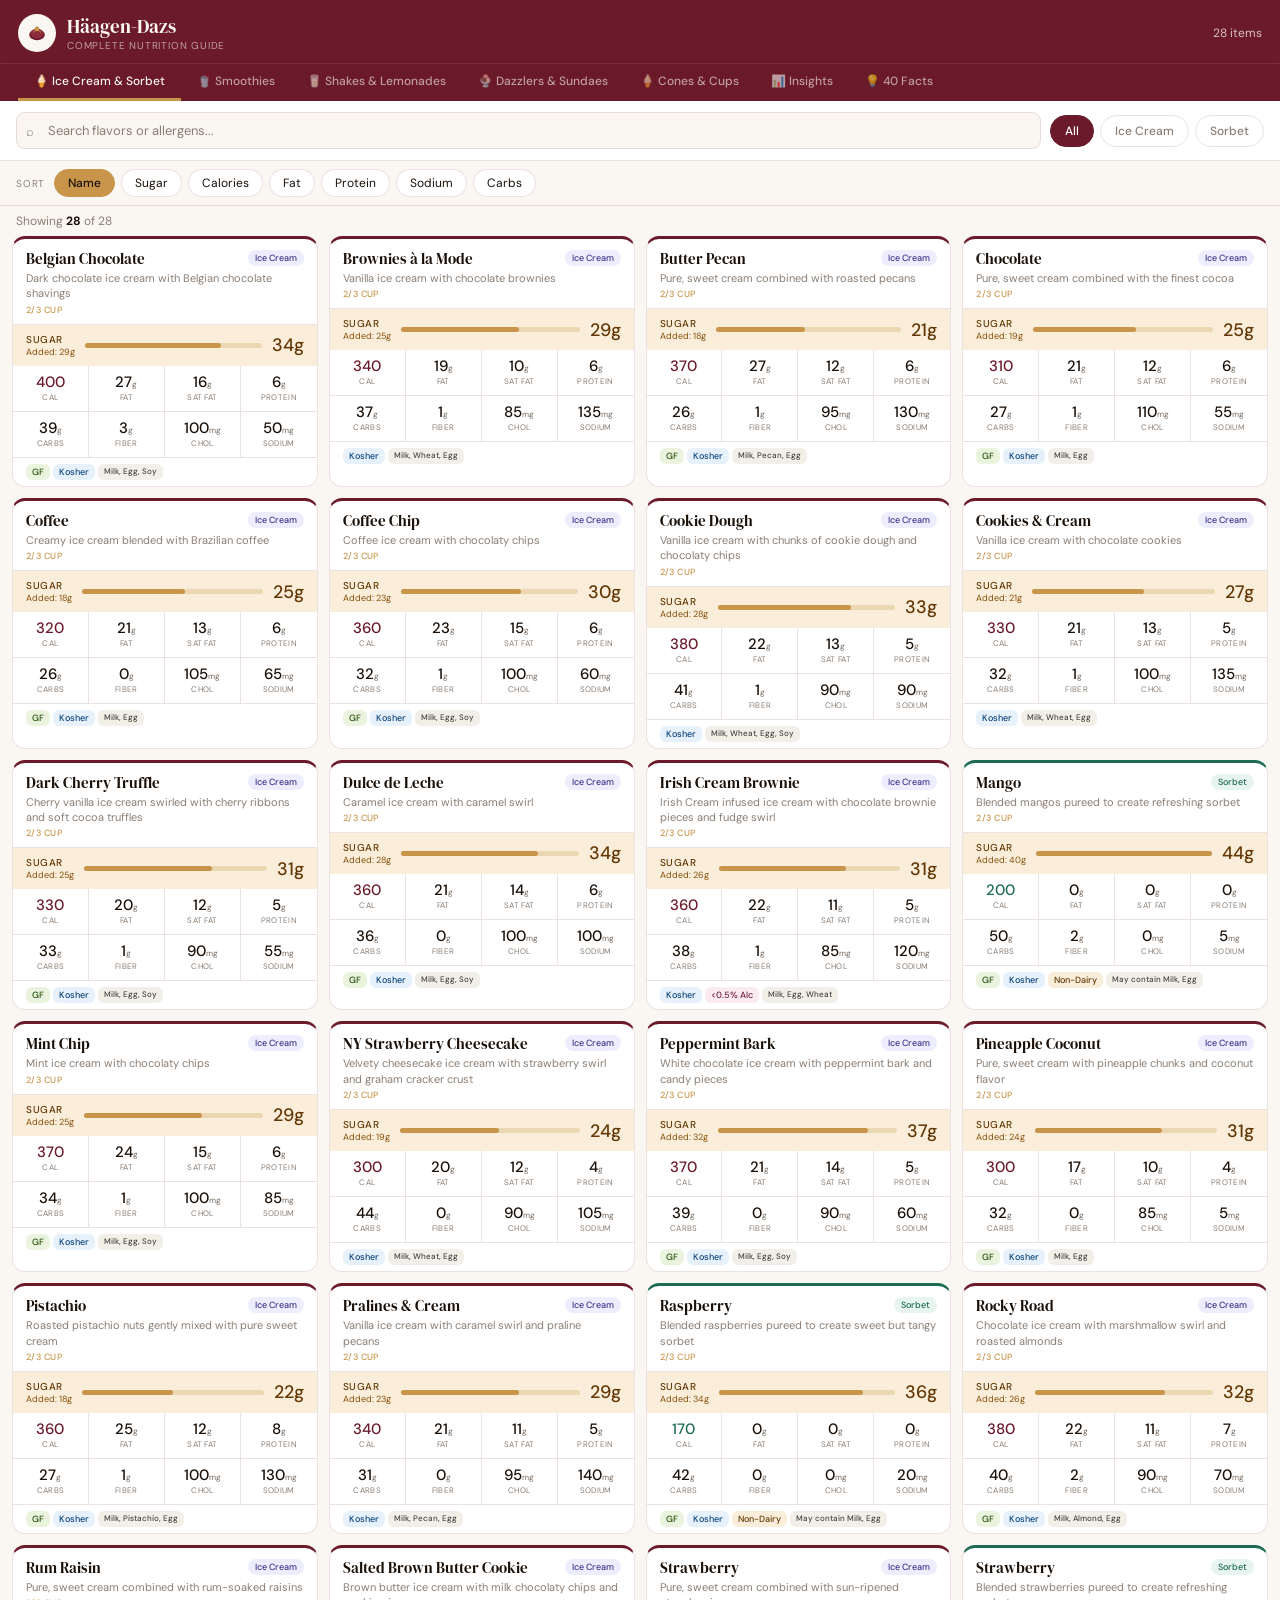
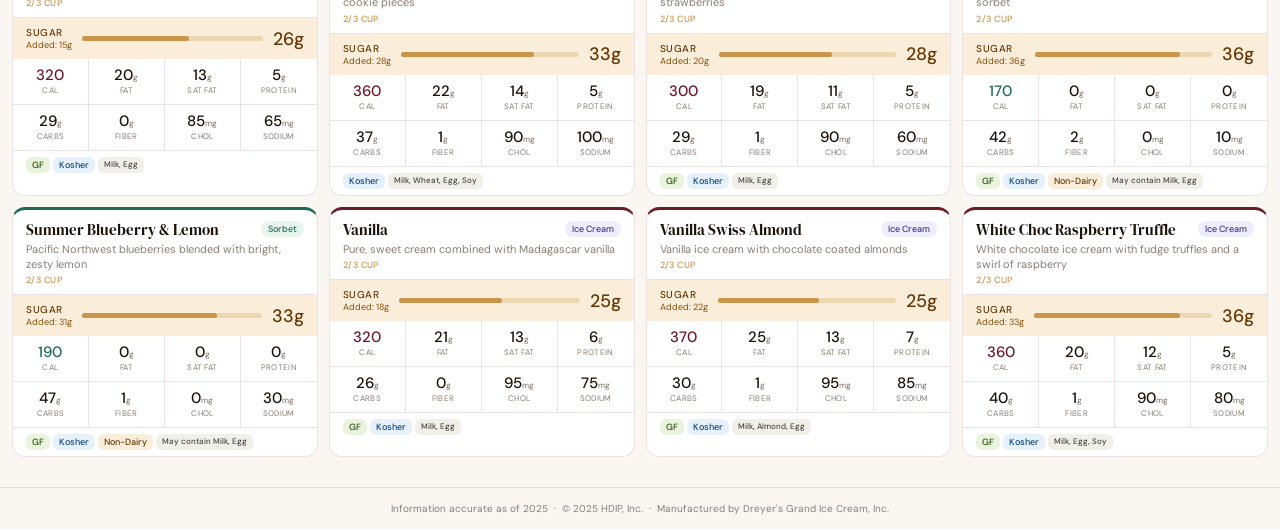
==== commit 01b88c31: "Add files via upload with graph" ====
--- a/index.html
+++ b/index.html
@@ -10,7 +10,6 @@
   --cream: #FAF7F2;
   --deep: #1A1008;
   --burgundy: #6B1A2A;
-  --burgundy-hover: #8B2A3A;
   --gold: #C8954A;
   --gold-light: #E8B870;
   --muted: #8A7E74;
@@ -32,120 +31,81 @@
 * { box-sizing: border-box; margin: 0; padding: 0; -webkit-tap-highlight-color: transparent; }
 body { font-family: 'DM Sans', sans-serif; background: var(--cream); color: var(--deep); min-height: 100vh; }
 
-/* ── HEADER ── */
+/* HEADER */
 header {
-  background: var(--burgundy);
-  padding: 14px 20px 12px;
+  background: var(--burgundy); padding: 13px 18px 11px;
   display: flex; align-items: center; justify-content: space-between;
   position: sticky; top: 0; z-index: 200;
   box-shadow: 0 2px 16px rgba(106,26,42,0.35);
 }
-.header-brand { display: flex; align-items: center; gap: 12px; }
-.hd-circle {
-  width: 40px; height: 40px; border-radius: 50%;
-  background: var(--cream); display: flex; align-items: center; justify-content: center; flex-shrink: 0;
-}
-.header-title { font-family: 'DM Serif Display', serif; font-size: 20px; color: var(--cream); }
+.header-brand { display: flex; align-items: center; gap: 11px; }
+.hd-circle { width: 38px; height: 38px; border-radius: 50%; background: var(--cream); display: flex; align-items: center; justify-content: center; flex-shrink: 0; }
+.header-title { font-family: 'DM Serif Display', serif; font-size: 19px; color: var(--cream); }
 .header-sub { font-size: 10px; color: rgba(250,247,242,0.6); letter-spacing: 0.08em; text-transform: uppercase; }
-.header-right { font-size: 12px; color: rgba(250,247,242,0.75); text-align: right; }
-
-/* ── MAIN TABS ── */
+.header-count { font-size: 12px; color: rgba(250,247,242,0.75); text-align: right; }
+
+/* MAIN TABS */
 .main-tabs {
-  background: var(--burgundy);
-  display: flex; overflow-x: auto; gap: 2px; padding: 0 20px;
+  background: var(--burgundy); display: flex; overflow-x: auto; padding: 0 18px;
   border-top: 1px solid rgba(255,255,255,0.1);
   -ms-overflow-style: none; scrollbar-width: none;
 }
 .main-tabs::-webkit-scrollbar { display: none; }
 .main-tab {
-  padding: 10px 18px; font-size: 13px; font-weight: 500;
-  color: rgba(250,247,242,0.6); background: transparent; border: none;
-  cursor: pointer; white-space: nowrap; border-bottom: 3px solid transparent;
-  font-family: 'DM Sans', sans-serif; transition: all 0.18s; flex-shrink: 0;
+  padding: 9px 16px; font-size: 12px; font-weight: 500;
+  color: rgba(250,247,242,0.6); background: transparent; border: none; border-bottom: 3px solid transparent;
+  cursor: pointer; white-space: nowrap; font-family: 'DM Sans', sans-serif; transition: all 0.18s; flex-shrink: 0;
 }
 .main-tab:hover { color: rgba(250,247,242,0.9); }
 .main-tab.active { color: var(--cream); border-bottom-color: var(--gold); }
 
-/* ── TAB PANELS ── */
+/* TAB PANELS */
 .tab-panel { display: none; }
 .tab-panel.active { display: block; }
 
-/* ── CONTROLS ── */
-.controls {
-  background: var(--card-bg); border-bottom: 1px solid var(--border);
-  padding: 12px 18px; display: flex; gap: 10px; align-items: center; flex-wrap: wrap;
-}
-.search-wrap { flex: 1; min-width: 180px; position: relative; }
-.search-icon { position: absolute; left: 11px; top: 50%; transform: translateY(-50%); color: var(--muted); font-size: 14px; pointer-events: none; }
-input[type=text] {
-  width: 100%; padding: 10px 10px 10px 34px;
-  border: 1.5px solid var(--border); border-radius: 10px;
-  font-family: 'DM Sans', sans-serif; font-size: 14px; color: var(--deep);
-  background: var(--cream); outline: none; transition: border-color 0.2s;
-}
+/* CONTROLS */
+.controls { background: var(--card-bg); border-bottom: 1px solid var(--border); padding: 11px 16px; display: flex; gap: 9px; align-items: center; flex-wrap: wrap; }
+.search-wrap { flex: 1; min-width: 160px; position: relative; }
+.search-icon { position: absolute; left: 10px; top: 50%; transform: translateY(-50%); color: var(--muted); font-size: 13px; pointer-events: none; }
+input[type=text] { width: 100%; padding: 9px 9px 9px 31px; border: 1.5px solid var(--border); border-radius: 9px; font-family: 'DM Sans', sans-serif; font-size: 13px; color: var(--deep); background: var(--cream); outline: none; transition: border-color 0.2s; }
 input[type=text]:focus { border-color: var(--burgundy); }
 input[type=text]::placeholder { color: var(--muted); }
-.filter-pills { display: flex; gap: 7px; flex-wrap: wrap; }
-.pill-btn {
-  padding: 8px 16px; border-radius: 22px;
-  border: 1.5px solid var(--border); background: transparent;
-  font-family: 'DM Sans', sans-serif; font-size: 12px; font-weight: 500;
-  color: var(--muted); cursor: pointer; transition: all 0.18s; white-space: nowrap;
-}
+.filter-pills { display: flex; gap: 6px; flex-wrap: wrap; }
+.pill-btn { padding: 7px 14px; border-radius: 20px; border: 1.5px solid var(--border); background: transparent; font-family: 'DM Sans', sans-serif; font-size: 12px; font-weight: 500; color: var(--muted); cursor: pointer; transition: all 0.18s; white-space: nowrap; }
 .pill-btn:active { transform: scale(0.97); }
 .pill-active { background: var(--burgundy) !important; color: white !important; border-color: var(--burgundy) !important; }
 .pill-ic { background: #EEEDFE !important; color: #3C3489 !important; border-color: #AFA9EC !important; }
 .pill-so { background: var(--sorbet-bg) !important; color: var(--sorbet-green) !important; border-color: #9FE1CB !important; }
 
-/* ── SORT BAR ── */
-.sort-bar {
-  background: var(--cream); padding: 9px 18px;
-  display: flex; gap: 7px; align-items: center;
-  overflow-x: auto; border-bottom: 1px solid var(--border);
-  -ms-overflow-style: none; scrollbar-width: none;
-}
+/* SORT BAR */
+.sort-bar { background: var(--cream); padding: 8px 16px; display: flex; gap: 6px; align-items: center; overflow-x: auto; border-bottom: 1px solid var(--border); -ms-overflow-style: none; scrollbar-width: none; }
 .sort-bar::-webkit-scrollbar { display: none; }
-.sort-label { font-size: 10px; color: var(--muted); text-transform: uppercase; letter-spacing: 0.08em; white-space: nowrap; margin-right: 4px; flex-shrink: 0; }
-.sort-btn {
-  padding: 6px 14px; border-radius: 18px;
-  border: 1.5px solid var(--border); background: white;
-  font-family: 'DM Sans', sans-serif; font-size: 12px; color: var(--deep);
-  cursor: pointer; white-space: nowrap; flex-shrink: 0; transition: all 0.18s;
-}
+.sort-label { font-size: 10px; color: var(--muted); text-transform: uppercase; letter-spacing: 0.08em; white-space: nowrap; margin-right: 3px; flex-shrink: 0; }
+.sort-btn { padding: 5px 13px; border-radius: 16px; border: 1.5px solid var(--border); background: white; font-family: 'DM Sans', sans-serif; font-size: 12px; color: var(--deep); cursor: pointer; white-space: nowrap; flex-shrink: 0; transition: all 0.18s; }
 .sort-btn.active { background: var(--gold); color: var(--deep); border-color: var(--gold); font-weight: 500; }
 .sort-btn:active { transform: scale(0.97); }
 
-/* ── RESULTS BAR ── */
-.results-bar { padding: 8px 18px; font-size: 12px; color: var(--muted); }
+/* RESULTS BAR */
+.results-bar { padding: 7px 16px; font-size: 12px; color: var(--muted); }
 .results-bar strong { color: var(--deep); }
 
-/* ── CARDS GRID ── */
-.cards-grid {
-  padding: 0 14px 24px;
-  display: grid;
-  grid-template-columns: repeat(auto-fill, minmax(290px, 1fr));
-  gap: 12px;
-}
-
-/* ── FLAVOR CARD ── */
-.flavor-card {
-  background: var(--card-bg); border-radius: 14px;
-  border: 1px solid var(--border); overflow: hidden;
-  transition: transform 0.15s;
-}
+/* CARDS GRID */
+.cards-grid { padding: 0 12px 22px; display: grid; grid-template-columns: repeat(auto-fill, minmax(280px, 1fr)); gap: 11px; }
+
+/* FLAVOR CARD */
+.flavor-card { background: var(--card-bg); border-radius: 13px; border: 1px solid var(--border); overflow: hidden; }
 .flavor-card:active { transform: scale(0.99); }
-.flavor-card.is-ic    { border-top: 3px solid var(--burgundy); }
-.flavor-card.is-so    { border-top: 3px solid var(--sorbet-green); }
-.flavor-card.is-sm    { border-top: 3px solid var(--smoothie-blue); }
-.flavor-card.is-sh    { border-top: 3px solid var(--shake-purple); }
-.flavor-card.is-su    { border-top: 3px solid var(--sundae-amber); }
-.flavor-card.is-co    { border-top: 3px solid var(--cone-teal); }
-.flavor-card.is-le    { border-top: 3px solid var(--lemon-green); }
-
-.card-header { padding: 12px 14px 9px; border-bottom: 1px solid var(--border); }
-.card-top { display: flex; justify-content: space-between; align-items: flex-start; gap: 8px; margin-bottom: 4px; }
-.card-name { font-family: 'DM Serif Display', serif; font-size: 16px; color: var(--deep); line-height: 1.2; }
-.type-badge { font-size: 10px; font-weight: 500; padding: 2px 8px; border-radius: 10px; white-space: nowrap; flex-shrink: 0; letter-spacing: 0.03em; }
+.flavor-card.is-ic { border-top: 3px solid var(--burgundy); }
+.flavor-card.is-so { border-top: 3px solid var(--sorbet-green); }
+.flavor-card.is-sm { border-top: 3px solid var(--smoothie-blue); }
+.flavor-card.is-sh { border-top: 3px solid var(--shake-purple); }
+.flavor-card.is-su { border-top: 3px solid var(--sundae-amber); }
+.flavor-card.is-co { border-top: 3px solid var(--cone-teal); }
+.flavor-card.is-le { border-top: 3px solid var(--lemon-green); }
+.card-header { padding: 11px 13px 8px; border-bottom: 1px solid var(--border); }
+.card-top { display: flex; justify-content: space-between; align-items: flex-start; gap: 7px; margin-bottom: 3px; }
+.card-name { font-family: 'DM Serif Display', serif; font-size: 15px; color: var(--deep); line-height: 1.2; }
+.type-badge { font-size: 9px; font-weight: 500; padding: 2px 7px; border-radius: 9px; white-space: nowrap; flex-shrink: 0; }
 .badge-ic { background: #EEEDFE; color: #3C3489; }
 .badge-so { background: var(--sorbet-bg); color: var(--sorbet-green); }
 .badge-sm { background: var(--smoothie-bg); color: var(--smoothie-blue); }
@@ -154,26 +114,19 @@
 .badge-co { background: var(--cone-bg); color: var(--cone-teal); }
 .badge-le { background: var(--lemon-bg); color: var(--lemon-green); }
 .card-desc { font-size: 11px; color: var(--muted); line-height: 1.4; }
-.card-size { font-size: 10px; color: var(--gold); font-weight: 500; margin-top: 3px; text-transform: uppercase; letter-spacing: 0.05em; }
-
-/* ── SUGAR ROW ── */
-.sugar-row {
-  display: flex; align-items: center; justify-content: space-between;
-  padding: 9px 14px; background: #FAEEDA; border-top: 1px solid #F0D8A0;
-}
-.sugar-label { font-size: 11px; font-weight: 500; color: #633806; text-transform: uppercase; letter-spacing: 0.05em; }
-.sugar-sub { font-size: 10px; color: #854F0B; }
-.sugar-bar-wrap { flex: 1; margin: 0 12px; }
+.card-size { font-size: 9px; color: var(--gold); font-weight: 500; margin-top: 2px; text-transform: uppercase; letter-spacing: 0.05em; }
+.sugar-row { display: flex; align-items: center; justify-content: space-between; padding: 8px 13px; background: #FAEEDA; }
+.sugar-label { font-size: 10px; font-weight: 500; color: #633806; text-transform: uppercase; letter-spacing: 0.05em; }
+.sugar-sub { font-size: 9px; color: #854F0B; }
+.sugar-bar-wrap { flex: 1; margin: 0 10px; }
 .sugar-bar-bg { background: rgba(180,120,20,0.2); border-radius: 4px; height: 5px; }
 .sugar-bar-fill { height: 5px; border-radius: 4px; background: var(--gold); }
-.sugar-val { font-size: 20px; font-weight: 500; color: #633806; }
-
-/* ── NUTRITION GRID ── */
+.sugar-val { font-size: 18px; font-weight: 500; color: #633806; }
 .nutrition-grid { display: grid; grid-template-columns: repeat(4, 1fr); }
-.nutr-cell { padding: 10px 6px; text-align: center; border-right: 1px solid var(--border); border-bottom: 1px solid var(--border); }
+.nutr-cell { padding: 9px 5px; text-align: center; border-right: 1px solid var(--border); border-bottom: 1px solid var(--border); }
 .nutr-cell:nth-child(4n) { border-right: none; }
 .nutr-cell:nth-last-child(-n+4) { border-bottom: none; }
-.nutr-val { font-size: 16px; font-weight: 500; color: var(--deep); line-height: 1; }
+.nutr-val { font-size: 15px; font-weight: 500; color: var(--deep); line-height: 1; }
 .nutr-val.hl-ic { color: var(--burgundy); }
 .nutr-val.hl-so { color: var(--sorbet-green); }
 .nutr-val.hl-sm { color: var(--smoothie-blue); }
@@ -181,82 +134,99 @@
 .nutr-val.hl-su { color: var(--sundae-amber); }
 .nutr-val.hl-co { color: var(--cone-teal); }
 .nutr-val.hl-le { color: var(--lemon-green); }
-.nutr-unit { font-size: 9px; color: var(--muted); }
-.nutr-label { font-size: 9px; color: var(--muted); margin-top: 2px; text-transform: uppercase; letter-spacing: 0.04em; }
-
-/* ── CARD FOOTER ── */
-.card-footer { padding: 7px 14px; display: flex; flex-wrap: wrap; gap: 4px; border-top: 1px solid var(--border); }
-.attr-tag { font-size: 10px; padding: 2px 7px; border-radius: 7px; font-weight: 500; }
+.nutr-unit { font-size: 8px; color: var(--muted); }
+.nutr-label { font-size: 8px; color: var(--muted); margin-top: 2px; text-transform: uppercase; letter-spacing: 0.04em; }
+.card-footer { padding: 6px 13px; display: flex; flex-wrap: wrap; gap: 3px; border-top: 1px solid var(--border); }
+.attr-tag { font-size: 9px; padding: 2px 6px; border-radius: 6px; font-weight: 500; }
 .tag-gf { background: #EAF3DE; color: #27500A; }
 .tag-ko { background: #E6F1FB; color: #0C447C; }
 .tag-nd { background: #FAEEDA; color: #633806; }
 .tag-al { background: #FBEAF0; color: #72243E; }
-.tag-info { background: #F1EFE8; color: #444441; font-size: 9px; }
-
-/* ── RANGE DISPLAY ── */
-.range-note { font-size: 10px; color: var(--muted); font-style: italic; padding: 4px 14px 6px; }
-
-/* ── EMPTY STATE ── */
+.tag-info { background: #F1EFE8; color: #444441; font-size: 8px; }
 .empty-state { text-align: center; padding: 50px 20px; grid-column: 1/-1; color: var(--muted); }
 
-/* ══════════════════════════════════
-   FACTS TAB
-══════════════════════════════════ */
-.facts-controls {
-  background: var(--card-bg); border-bottom: 1px solid var(--border);
-  padding: 12px 18px; display: flex; gap: 8px; flex-wrap: wrap; align-items: center;
-}
-.fact-filter-btn {
-  padding: 7px 16px; border-radius: 20px;
-  border: 1.5px solid var(--border); background: transparent;
-  font-family: 'DM Sans', sans-serif; font-size: 12px; font-weight: 500;
-  color: var(--muted); cursor: pointer; transition: all 0.18s; white-space: nowrap;
-}
+/* ══════════════════════════
+   INSIGHTS TAB
+══════════════════════════ */
+.insights-wrap { padding: 16px; display: flex; flex-direction: column; gap: 20px; }
+.insight-card { background: var(--card-bg); border-radius: 14px; border: 1px solid var(--border); overflow: hidden; }
+.insight-header { padding: 14px 18px 12px; border-bottom: 1px solid var(--border); display: flex; justify-content: space-between; align-items: center; flex-wrap: wrap; gap: 8px; }
+.insight-title { font-family: 'DM Serif Display', serif; font-size: 17px; color: var(--deep); }
+.insight-sub { font-size: 11px; color: var(--muted); margin-top: 2px; }
+.insight-controls { display: flex; gap: 6px; flex-wrap: wrap; }
+.insight-btn { padding: 5px 13px; border-radius: 16px; border: 1.5px solid var(--border); background: var(--cream); font-family: 'DM Sans', sans-serif; font-size: 11px; color: var(--muted); cursor: pointer; white-space: nowrap; transition: all 0.18s; }
+.insight-btn.active { background: var(--burgundy); color: white; border-color: var(--burgundy); }
+.insight-body { padding: 18px; }
+
+/* BAR CHART */
+.bar-chart-wrap { display: flex; flex-direction: column; gap: 7px; }
+.bar-row { display: flex; align-items: center; gap: 10px; }
+.bar-name { font-size: 11px; color: var(--deep); width: 170px; flex-shrink: 0; text-align: right; white-space: nowrap; overflow: hidden; text-overflow: ellipsis; }
+.bar-track { flex: 1; background: rgba(106,26,42,0.08); border-radius: 4px; height: 22px; position: relative; overflow: hidden; cursor: pointer; }
+.bar-fill { height: 100%; border-radius: 4px; transition: width 0.5s cubic-bezier(0.4,0,0.2,1); display: flex; align-items: center; justify-content: flex-end; padding-right: 7px; position: relative; }
+.bar-fill span { font-size: 10px; font-weight: 500; color: white; white-space: nowrap; }
+.bar-val-out { font-size: 11px; font-weight: 500; color: var(--deep); width: 36px; flex-shrink: 0; }
+.bar-row:hover .bar-track { opacity: 0.85; }
+
+/* SCATTER / BUBBLE CHART */
+.scatter-wrap { position: relative; width: 100%; }
+.scatter-svg { width: 100%; display: block; }
+
+/* RADAR CHART */
+.radar-wrap { display: flex; flex-direction: column; align-items: center; gap: 14px; }
+.radar-selectors { display: flex; gap: 10px; flex-wrap: wrap; justify-content: center; }
+.radar-select { padding: 7px 12px; border-radius: 9px; border: 1.5px solid var(--border); font-family: 'DM Sans', sans-serif; font-size: 12px; color: var(--deep); background: var(--cream); outline: none; cursor: pointer; max-width: 180px; }
+.radar-legend { display: flex; gap: 14px; flex-wrap: wrap; justify-content: center; }
+.radar-legend-item { display: flex; align-items: center; gap: 5px; font-size: 11px; color: var(--muted); }
+.legend-dot { width: 10px; height: 10px; border-radius: 50%; flex-shrink: 0; }
+
+/* QUICK COMPARE TABLE */
+.compare-table-wrap { overflow-x: auto; -webkit-overflow-scrolling: touch; }
+.compare-table { width: 100%; border-collapse: collapse; font-size: 12px; min-width: 520px; }
+.compare-table th { background: var(--burgundy); color: var(--cream); padding: 9px 10px; text-align: left; font-weight: 500; font-size: 10px; text-transform: uppercase; letter-spacing: 0.06em; white-space: nowrap; }
+.compare-table td { padding: 9px 10px; border-bottom: 1px solid var(--border); font-size: 12px; }
+.compare-table tr:last-child td { border-bottom: none; }
+.compare-table tr:nth-child(even) td { background: rgba(250,247,242,0.6); }
+.compare-table .num-td { text-align: right; font-weight: 500; }
+.compare-table .best { color: var(--sorbet-green); font-weight: 500; }
+.compare-table .worst { color: var(--burgundy); font-weight: 500; }
+.cat-dot { display: inline-block; width: 8px; height: 8px; border-radius: 50%; margin-right: 6px; flex-shrink: 0; }
+
+/* RANKINGS */
+.rankings-grid { display: grid; grid-template-columns: repeat(auto-fill, minmax(240px, 1fr)); gap: 12px; padding: 16px; }
+.rank-card { background: var(--card-bg); border-radius: 12px; border: 1px solid var(--border); overflow: hidden; }
+.rank-card-title { padding: 10px 14px 8px; background: var(--burgundy); color: var(--cream); font-size: 12px; font-weight: 500; }
+.rank-card-body { padding: 8px 0; }
+.rank-item { display: flex; align-items: center; gap: 8px; padding: 6px 14px; border-bottom: 1px solid var(--border); }
+.rank-item:last-child { border-bottom: none; }
+.rank-pos { font-size: 11px; font-weight: 500; color: var(--muted); width: 18px; flex-shrink: 0; }
+.rank-pos.gold { color: #B8860B; }
+.rank-pos.silver { color: #888; }
+.rank-pos.bronze { color: #8B6040; }
+.rank-name { font-size: 12px; color: var(--deep); flex: 1; }
+.rank-val { font-size: 13px; font-weight: 500; color: var(--burgundy); }
+
+/* FACTS */
+.facts-controls { background: var(--card-bg); border-bottom: 1px solid var(--border); padding: 11px 16px; display: flex; gap: 7px; flex-wrap: wrap; }
+.fact-filter-btn { padding: 6px 14px; border-radius: 18px; border: 1.5px solid var(--border); background: transparent; font-family: 'DM Sans', sans-serif; font-size: 12px; font-weight: 500; color: var(--muted); cursor: pointer; transition: all 0.18s; white-space: nowrap; }
 .fact-filter-btn.active { background: var(--burgundy); color: white; border-color: var(--burgundy); }
-.fact-filter-btn:active { transform: scale(0.97); }
-.facts-grid { padding: 14px; display: flex; flex-direction: column; gap: 10px; }
-.fact-card {
-  background: var(--card-bg); border: 1px solid var(--border);
-  border-radius: 12px; padding: 14px 16px;
-  display: flex; gap: 12px; align-items: flex-start;
-  transition: border-color 0.15s;
-}
-.fact-card:hover { border-color: rgba(106,26,42,0.3); }
-.fact-num {
-  min-width: 26px; height: 26px; border-radius: 50%;
-  display: flex; align-items: center; justify-content: center;
-  font-size: 11px; font-weight: 500; flex-shrink: 0; margin-top: 1px;
-}
-.fn-sugar { background: #FAEEDA; color: #633806; }
-.fn-cal   { background: #FCEBEB; color: #791F1F; }
-.fn-fat   { background: #EEEDFE; color: #3C3489; }
-.fn-prot  { background: #E1F5EE; color: #085041; }
-.fn-sod   { background: #E6F1FB; color: #0C447C; }
-.fn-carbs { background: #FBEAF0; color: #72243E; }
-.fn-spec  { background: #F1EFE8; color: #444441; }
-.fact-body { flex: 1; }
-.fact-q { font-size: 13px; font-weight: 500; color: var(--deep); margin-bottom: 5px; line-height: 1.4; }
-.fact-a { font-size: 12px; color: var(--muted); line-height: 1.55; }
+.facts-grid { padding: 12px; display: flex; flex-direction: column; gap: 9px; }
+.fact-card { background: var(--card-bg); border: 1px solid var(--border); border-radius: 11px; padding: 12px 14px; display: flex; gap: 11px; align-items: flex-start; }
+.fact-num { min-width: 24px; height: 24px; border-radius: 50%; display: flex; align-items: center; justify-content: center; font-size: 10px; font-weight: 500; flex-shrink: 0; margin-top: 1px; }
+.fn-sugar{background:#FAEEDA;color:#633806} .fn-cal{background:#FCEBEB;color:#791F1F} .fn-fat{background:#EEEDFE;color:#3C3489} .fn-prot{background:#E1F5EE;color:#085041} .fn-sod{background:#E6F1FB;color:#0C447C} .fn-carbs{background:#FBEAF0;color:#72243E} .fn-spec{background:#F1EFE8;color:#444441}
+.fact-q { font-size: 12px; font-weight: 500; color: var(--deep); margin-bottom: 4px; line-height: 1.4; }
+.fact-a { font-size: 11px; color: var(--muted); line-height: 1.55; }
 .fact-a strong { color: var(--deep); font-weight: 500; }
-.fact-pill {
-  display: inline-block; font-size: 10px; padding: 1px 7px; border-radius: 9px;
-  font-weight: 500; margin-left: 6px; vertical-align: middle;
-}
-.fp-sugar { background: #FAEEDA; color: #633806; }
-.fp-cal   { background: #FCEBEB; color: #791F1F; }
-.fp-fat   { background: #EEEDFE; color: #3C3489; }
-.fp-prot  { background: #E1F5EE; color: #085041; }
-.fp-sod   { background: #E6F1FB; color: #0C447C; }
-.fp-carbs { background: #FBEAF0; color: #72243E; }
-.fp-spec  { background: #F1EFE8; color: #444441; }
-.facts-count { padding: 6px 18px 2px; font-size: 11px; color: var(--muted); }
-
-/* ── FOOTER ── */
-footer { text-align: center; padding: 16px; font-size: 10px; color: var(--muted); border-top: 1px solid var(--border); margin-top: 8px; }
+.fact-pill { display: inline-block; font-size: 9px; padding: 1px 6px; border-radius: 8px; font-weight: 500; margin-left: 5px; vertical-align: middle; }
+.fp-sugar{background:#FAEEDA;color:#633806} .fp-cal{background:#FCEBEB;color:#791F1F} .fp-fat{background:#EEEDFE;color:#3C3489} .fp-prot{background:#E1F5EE;color:#085041} .fp-sod{background:#E6F1FB;color:#0C447C} .fp-carbs{background:#FBEAF0;color:#72243E} .fp-spec{background:#F1EFE8;color:#444441}
+.facts-count { padding: 5px 16px 2px; font-size: 11px; color: var(--muted); }
+
+footer { text-align: center; padding: 14px; font-size: 10px; color: var(--muted); border-top: 1px solid var(--border); margin-top: 8px; }
 
 @media (max-width: 480px) {
   .cards-grid { grid-template-columns: 1fr; padding: 0 10px 20px; }
-  .header-title { font-size: 17px; }
+  .bar-name { width: 110px; font-size: 10px; }
+  .rankings-grid { grid-template-columns: 1fr 1fr; }
 }
 </style>
 </head>
@@ -265,7 +235,7 @@
 <header>
   <div class="header-brand">
     <div class="hd-circle">
-      <svg width="26" height="26" viewBox="0 0 40 40" fill="none">
+      <svg width="24" height="24" viewBox="0 0 40 40" fill="none">
         <ellipse cx="20" cy="23" rx="13" ry="9" fill="#6B1A2A"/>
         <ellipse cx="20" cy="21" rx="11" ry="8" fill="#8B2A3A"/>
         <path d="M13 19 Q20 12 27 19" stroke="#C8954A" stroke-width="1.5" fill="none"/>
@@ -277,35 +247,27 @@
       <div class="header-sub">Complete Nutrition Guide</div>
     </div>
   </div>
-  <div class="header-right">
-    <div style="font-size:13px;font-weight:500;color:rgba(250,247,242,0.9)" id="headerCount">—</div>
-    <div>items</div>
-  </div>
+  <div class="header-count" id="headerCount">28 items</div>
 </header>
 
-<!-- MAIN TABS -->
 <div class="main-tabs">
-  <button class="main-tab active" onclick="switchTab('icecream', this)">🍦 Ice Cream &amp; Sorbet</button>
-  <button class="main-tab" onclick="switchTab('smoothies', this)">🥤 Smoothies</button>
-  <button class="main-tab" onclick="switchTab('shakes', this)">🥛 Shakes &amp; Lemonades</button>
-  <button class="main-tab" onclick="switchTab('sundaes', this)">🍨 Dazzlers &amp; Sundaes</button>
-  <button class="main-tab" onclick="switchTab('cones', this)">🍦 Cones &amp; Cups</button>
-  <button class="main-tab" onclick="switchTab('facts', this)">💡 40 Key Facts</button>
+  <button class="main-tab active" onclick="switchTab('icecream',this)">🍦 Ice Cream & Sorbet</button>
+  <button class="main-tab" onclick="switchTab('smoothies',this)">🥤 Smoothies</button>
+  <button class="main-tab" onclick="switchTab('shakes',this)">🥛 Shakes & Lemonades</button>
+  <button class="main-tab" onclick="switchTab('sundaes',this)">🍨 Dazzlers & Sundaes</button>
+  <button class="main-tab" onclick="switchTab('cones',this)">🍦 Cones & Cups</button>
+  <button class="main-tab" onclick="switchTab('insights',this)">📊 Insights</button>
+  <button class="main-tab" onclick="switchTab('facts',this)">💡 40 Facts</button>
 </div>
 
-<!-- ═══════════════════════════════════════════
-     TAB 1: ICE CREAM & SORBET
-═══════════════════════════════════════════ -->
+<!-- TAB: ICE CREAM -->
 <div class="tab-panel active" id="panel-icecream">
   <div class="controls">
-    <div class="search-wrap">
-      <span class="search-icon">⌕</span>
-      <input type="text" id="ic-search" placeholder="Search flavors or allergens..." oninput="renderIC()">
-    </div>
+    <div class="search-wrap"><span class="search-icon">⌕</span><input type="text" id="ic-search" placeholder="Search flavors or allergens..." oninput="renderIC()"></div>
     <div class="filter-pills">
-      <button class="pill-btn pill-active" id="ic-all" onclick="setICFilter('all',this)">All</button>
-      <button class="pill-btn" id="ic-ic" onclick="setICFilter('ic',this)">Ice Cream</button>
-      <button class="pill-btn" id="ic-so" onclick="setICFilter('so',this)">Sorbet</button>
+      <button class="pill-btn pill-active" onclick="setICFilter('all',this)">All</button>
+      <button class="pill-btn" onclick="setICFilter('ic',this)">Ice Cream</button>
+      <button class="pill-btn" onclick="setICFilter('so',this)">Sorbet</button>
     </div>
   </div>
   <div class="sort-bar">
@@ -322,19 +284,14 @@
   <div class="cards-grid" id="ic-grid"></div>
 </div>
 
-<!-- ═══════════════════════════════════════════
-     TAB 2: SMOOTHIES
-═══════════════════════════════════════════ -->
+<!-- TAB: SMOOTHIES -->
 <div class="tab-panel" id="panel-smoothies">
   <div class="controls">
-    <div class="search-wrap">
-      <span class="search-icon">⌕</span>
-      <input type="text" id="sm-search" placeholder="Search smoothies..." oninput="renderSM()">
-    </div>
+    <div class="search-wrap"><span class="search-icon">⌕</span><input type="text" id="sm-search" placeholder="Search smoothies..." oninput="renderSM()"></div>
     <div class="filter-pills">
-      <button class="pill-btn pill-active" id="sm-all" onclick="setSMFilter('all',this)">All Sizes</button>
-      <button class="pill-btn" id="sm-small" onclick="setSMFilter('small',this)">Small</button>
-      <button class="pill-btn" id="sm-reg" onclick="setSMFilter('regular',this)">Regular</button>
+      <button class="pill-btn pill-active" onclick="setSMFilter('all',this)">All</button>
+      <button class="pill-btn" onclick="setSMFilter('small',this)">Small</button>
+      <button class="pill-btn" onclick="setSMFilter('regular',this)">Regular</button>
     </div>
   </div>
   <div class="sort-bar">
@@ -343,27 +300,21 @@
     <button class="sort-btn" id="sm-sort-sugar" onclick="setSMSort('sugar',this)">Sugar</button>
     <button class="sort-btn" id="sm-sort-calories" onclick="setSMSort('calories',this)">Calories</button>
     <button class="sort-btn" id="sm-sort-carbs" onclick="setSMSort('carbs',this)">Carbs</button>
-    <button class="sort-btn" id="sm-sort-protein" onclick="setSMSort('protein',this)">Protein</button>
   </div>
   <div class="results-bar" id="sm-results"></div>
   <div class="cards-grid" id="sm-grid"></div>
 </div>
 
-<!-- ═══════════════════════════════════════════
-     TAB 3: SHAKES & LEMONADES
-═══════════════════════════════════════════ -->
+<!-- TAB: SHAKES -->
 <div class="tab-panel" id="panel-shakes">
   <div class="controls">
-    <div class="search-wrap">
-      <span class="search-icon">⌕</span>
-      <input type="text" id="sh-search" placeholder="Search shakes or lemonades..." oninput="renderSH()">
-    </div>
+    <div class="search-wrap"><span class="search-icon">⌕</span><input type="text" id="sh-search" placeholder="Search shakes or lemonades..." oninput="renderSH()"></div>
     <div class="filter-pills">
-      <button class="pill-btn pill-active" id="sh-all" onclick="setSHFilter('all',this)">All</button>
-      <button class="pill-btn" id="sh-shake" onclick="setSHFilter('shake',this)">Shakes</button>
-      <button class="pill-btn" id="sh-lemon" onclick="setSHFilter('lemon',this)">Lemonades</button>
-      <button class="pill-btn" id="sh-small" onclick="setSHFilter('small',this)">Small</button>
-      <button class="pill-btn" id="sh-reg" onclick="setSHFilter('regular',this)">Regular</button>
+      <button class="pill-btn pill-active" onclick="setSHFilter('all',this)">All</button>
+      <button class="pill-btn" onclick="setSHFilter('shake',this)">Shakes</button>
+      <button class="pill-btn" onclick="setSHFilter('lemon',this)">Lemonades</button>
+      <button class="pill-btn" onclick="setSHFilter('small',this)">Small</button>
+      <button class="pill-btn" onclick="setSHFilter('regular',this)">Regular</button>
     </div>
   </div>
   <div class="sort-bar">
@@ -372,27 +323,21 @@
     <button class="sort-btn" id="sh-sort-sugar" onclick="setSHSort('sugar',this)">Sugar</button>
     <button class="sort-btn" id="sh-sort-calories" onclick="setSHSort('calories',this)">Calories</button>
     <button class="sort-btn" id="sh-sort-fat" onclick="setSHSort('fat',this)">Fat</button>
-    <button class="sort-btn" id="sh-sort-carbs" onclick="setSHSort('carbs',this)">Carbs</button>
   </div>
   <div class="results-bar" id="sh-results"></div>
   <div class="cards-grid" id="sh-grid"></div>
 </div>
 
-<!-- ═══════════════════════════════════════════
-     TAB 4: DAZZLERS & SUNDAES
-═══════════════════════════════════════════ -->
+<!-- TAB: SUNDAES -->
 <div class="tab-panel" id="panel-sundaes">
   <div class="controls">
-    <div class="search-wrap">
-      <span class="search-icon">⌕</span>
-      <input type="text" id="su-search" placeholder="Search sundaes..." oninput="renderSU()">
-    </div>
+    <div class="search-wrap"><span class="search-icon">⌕</span><input type="text" id="su-search" placeholder="Search sundaes..." oninput="renderSU()"></div>
     <div class="filter-pills">
-      <button class="pill-btn pill-active" id="su-all" onclick="setSUFilter('all',this)">All</button>
-      <button class="pill-btn" id="su-daz" onclick="setSUFilter('dazzler',this)">Dazzlers</button>
-      <button class="pill-btn" id="su-sun" onclick="setSUFilter('sundae',this)">Sundaes</button>
-      <button class="pill-btn" id="su-small" onclick="setSUFilter('small',this)">Small</button>
-      <button class="pill-btn" id="su-reg" onclick="setSUFilter('regular',this)">Regular</button>
+      <button class="pill-btn pill-active" onclick="setSUFilter('all',this)">All</button>
+      <button class="pill-btn" onclick="setSUFilter('dazzler',this)">Dazzlers</button>
+      <button class="pill-btn" onclick="setSUFilter('sundae',this)">Sundaes</button>
+      <button class="pill-btn" onclick="setSUFilter('small',this)">Small</button>
+      <button class="pill-btn" onclick="setSUFilter('regular',this)">Regular</button>
     </div>
   </div>
   <div class="sort-bar">
@@ -401,43 +346,130 @@
     <button class="sort-btn" id="su-sort-sugar" onclick="setSUSort('sugar',this)">Sugar</button>
     <button class="sort-btn" id="su-sort-calories" onclick="setSUSort('calories',this)">Calories</button>
     <button class="sort-btn" id="su-sort-fat" onclick="setSUSort('fat',this)">Fat</button>
-    <button class="sort-btn" id="su-sort-carbs" onclick="setSUSort('carbs',this)">Carbs</button>
   </div>
   <div class="results-bar" id="su-results"></div>
   <div class="cards-grid" id="su-grid"></div>
 </div>
 
-<!-- ═══════════════════════════════════════════
-     TAB 5: CONES & CUPS
-═══════════════════════════════════════════ -->
+<!-- TAB: CONES -->
 <div class="tab-panel" id="panel-cones">
   <div class="controls">
-    <div class="search-wrap">
-      <span class="search-icon">⌕</span>
-      <input type="text" id="co-search" placeholder="Search cones or cups..." oninput="renderCO()">
-    </div>
+    <div class="search-wrap"><span class="search-icon">⌕</span><input type="text" id="co-search" placeholder="Search cones or cups..." oninput="renderCO()"></div>
     <div class="filter-pills">
-      <button class="pill-btn pill-active" id="co-all" onclick="setCOFilter('all',this)">All Sizes</button>
-      <button class="pill-btn" id="co-mini" onclick="setCOFilter('mini',this)">Mini</button>
-      <button class="pill-btn" id="co-small" onclick="setCOFilter('small',this)">Small</button>
-      <button class="pill-btn" id="co-reg" onclick="setCOFilter('regular',this)">Regular</button>
+      <button class="pill-btn pill-active" onclick="setCOFilter('all',this)">All</button>
+      <button class="pill-btn" onclick="setCOFilter('mini',this)">Mini</button>
+      <button class="pill-btn" onclick="setCOFilter('small',this)">Small</button>
+      <button class="pill-btn" onclick="setCOFilter('regular',this)">Regular</button>
     </div>
   </div>
   <div class="sort-bar">
     <span class="sort-label">Sort</span>
     <button class="sort-btn active" id="co-sort-name" onclick="setCOSort('name',this)">Name</button>
+    <button class="sort-btn" id="co-sort-calories" onclick="setCOSort('calories',this)">Calories</button>
     <button class="sort-btn" id="co-sort-sugar" onclick="setCOSort('sugar',this)">Sugar</button>
-    <button class="sort-btn" id="co-sort-calories" onclick="setCOSort('calories',this)">Calories</button>
-    <button class="sort-btn" id="co-sort-fat" onclick="setCOSort('fat',this)">Fat</button>
-    <button class="sort-btn" id="co-sort-carbs" onclick="setCOSort('carbs',this)">Carbs</button>
   </div>
   <div class="results-bar" id="co-results"></div>
   <div class="cards-grid" id="co-grid"></div>
 </div>
 
-<!-- ═══════════════════════════════════════════
-     TAB 6: 40 KEY FACTS
-═══════════════════════════════════════════ -->
+<!-- TAB: INSIGHTS -->
+<div class="tab-panel" id="panel-insights">
+  <div class="insights-wrap">
+
+    <!-- 1. BAR CHART -->
+    <div class="insight-card">
+      <div class="insight-header">
+        <div>
+          <div class="insight-title">Ice Cream Flavor Comparison</div>
+          <div class="insight-sub">All 24 ice cream flavors ranked by selected nutrient</div>
+        </div>
+        <div class="insight-controls">
+          <button class="insight-btn active" onclick="setBarMetric('sugar',this)">Sugar</button>
+          <button class="insight-btn" onclick="setBarMetric('calories',this)">Calories</button>
+          <button class="insight-btn" onclick="setBarMetric('fat',this)">Fat</button>
+          <button class="insight-btn" onclick="setBarMetric('protein',this)">Protein</button>
+          <button class="insight-btn" onclick="setBarMetric('sodium',this)">Sodium</button>
+          <button class="insight-btn" onclick="setBarMetric('carbs',this)">Carbs</button>
+        </div>
+      </div>
+      <div class="insight-body">
+        <div class="bar-chart-wrap" id="barChart"></div>
+      </div>
+    </div>
+
+    <!-- 2. QUICK COMPARE TABLE -->
+    <div class="insight-card">
+      <div class="insight-header">
+        <div>
+          <div class="insight-title">Category Nutrition Comparison</div>
+          <div class="insight-sub">Average values per serving across all product categories</div>
+        </div>
+      </div>
+      <div class="insight-body" style="padding:0">
+        <div class="compare-table-wrap">
+          <table class="compare-table" id="compareTable"></table>
+        </div>
+      </div>
+    </div>
+
+    <!-- 3. RADAR CHART -->
+    <div class="insight-card">
+      <div class="insight-header">
+        <div>
+          <div class="insight-title">Head-to-Head Flavor Comparison</div>
+          <div class="insight-sub">Compare nutrition profiles of any two ice cream flavors</div>
+        </div>
+      </div>
+      <div class="insight-body">
+        <div class="radar-wrap">
+          <div class="radar-selectors">
+            <select class="radar-select" id="radarA" onchange="drawRadar()"></select>
+            <select class="radar-select" id="radarB" onchange="drawRadar()"></select>
+          </div>
+          <div class="radar-legend">
+            <div class="radar-legend-item"><div class="legend-dot" style="background:#6B1A2A"></div><span id="legendA">Flavor A</span></div>
+            <div class="radar-legend-item"><div class="legend-dot" style="background:#C8954A"></div><span id="legendB">Flavor B</span></div>
+          </div>
+          <canvas id="radarCanvas" width="340" height="300" style="max-width:100%;display:block;margin:0 auto"></canvas>
+        </div>
+      </div>
+    </div>
+
+    <!-- 4. RANKINGS -->
+    <div class="insight-card">
+      <div class="insight-header">
+        <div>
+          <div class="insight-title">Ice Cream Rankings</div>
+          <div class="insight-sub">Top 5 and bottom 5 across key nutrients (ice cream only)</div>
+        </div>
+      </div>
+      <div class="rankings-grid" id="rankingsGrid"></div>
+    </div>
+
+    <!-- 5. SCATTER PLOT -->
+    <div class="insight-card">
+      <div class="insight-header">
+        <div>
+          <div class="insight-title">Calories vs. Sugar — All Ice Creams</div>
+          <div class="insight-sub">Each dot is one flavor. Hover or tap for details.</div>
+        </div>
+      </div>
+      <div class="insight-body" style="padding:10px 14px 14px">
+        <div style="position:relative">
+          <canvas id="scatterCanvas" width="600" height="320" style="max-width:100%;display:block;border-radius:6px"></canvas>
+          <div id="scatterTooltip" style="position:absolute;background:rgba(26,16,8,0.9);color:#FAF7F2;font-size:11px;padding:6px 10px;border-radius:7px;pointer-events:none;display:none;white-space:nowrap;"></div>
+        </div>
+        <div style="display:flex;gap:16px;margin-top:8px;flex-wrap:wrap">
+          <div style="display:flex;align-items:center;gap:5px;font-size:11px;color:var(--muted)"><div style="width:10px;height:10px;border-radius:50%;background:var(--burgundy)"></div>Ice Cream</div>
+          <div style="display:flex;align-items:center;gap:5px;font-size:11px;color:var(--muted)"><div style="width:10px;height:10px;border-radius:50%;background:var(--sorbet-green)"></div>Sorbet</div>
+        </div>
+      </div>
+    </div>
+
+  </div>
+</div>
+
+<!-- TAB: FACTS -->
 <div class="tab-panel" id="panel-facts">
   <div class="facts-controls">
     <button class="fact-filter-btn active" onclick="filterFacts('all',this)">All 40</button>
@@ -456,11 +488,7 @@
 <footer>Information accurate as of 2025 &nbsp;·&nbsp; © 2025 HDIP, Inc. &nbsp;·&nbsp; Manufactured by Dreyer's Grand Ice Cream, Inc.</footer>
 
 <script>
-// ═══════════ DATA ═══════════
-
-const MAX_SUGAR_GLOBAL = 105; // shakes go high, used for relative bars
-
-// ── ICE CREAM & SORBET ──
+// ═══════ ALL DATA ═══════
 const icData = [
   {name:"Dark Cherry Truffle",cat:"Ice Cream",type:"ic",desc:"Cherry vanilla ice cream swirled with cherry ribbons and soft cocoa truffles",size:"2/3 cup",calories:330,fat:20,satfat:12,chol:90,sodium:55,carbs:33,fiber:1,sugar:31,added:25,protein:5,gf:true,kosher:true,dairy:true,allergens:"Milk, Egg, Soy"},
   {name:"Brownies à la Mode",cat:"Ice Cream",type:"ic",desc:"Vanilla ice cream with chocolate brownies",size:"2/3 cup",calories:340,fat:19,satfat:10,chol:85,sodium:135,carbs:37,fiber:1,sugar:29,added:25,protein:6,gf:false,kosher:true,dairy:true,allergens:"Milk, Wheat, Egg"},
@@ -475,24 +503,22 @@
   {name:"Butter Pecan",cat:"Ice Cream",type:"ic",desc:"Pure, sweet cream combined with roasted pecans",size:"2/3 cup",calories:370,fat:27,satfat:12,chol:95,sodium:130,carbs:26,fiber:1,sugar:21,added:18,protein:6,gf:true,kosher:true,dairy:true,allergens:"Milk, Pecan, Egg"},
   {name:"Dulce de Leche",cat:"Ice Cream",type:"ic",desc:"Caramel ice cream with caramel swirl",size:"2/3 cup",calories:360,fat:21,satfat:14,chol:100,sodium:100,carbs:36,fiber:0,sugar:34,added:28,protein:6,gf:true,kosher:true,dairy:true,allergens:"Milk, Egg, Soy"},
   {name:"White Choc Raspberry Truffle",cat:"Ice Cream",type:"ic",desc:"White chocolate ice cream with fudge truffles and a swirl of raspberry",size:"2/3 cup",calories:360,fat:20,satfat:12,chol:90,sodium:80,carbs:40,fiber:1,sugar:36,added:33,protein:5,gf:true,kosher:true,dairy:true,allergens:"Milk, Egg, Soy"},
-  {name:"Peppermint Bark",cat:"Ice Cream",type:"ic",desc:"White chocolate ice cream with dark & white chocolate peppermint bark and candy pieces",size:"2/3 cup",calories:370,fat:21,satfat:14,chol:90,sodium:60,carbs:39,fiber:0,sugar:37,added:32,protein:5,gf:true,kosher:true,dairy:true,allergens:"Milk, Egg, Soy"},
+  {name:"Peppermint Bark",cat:"Ice Cream",type:"ic",desc:"White chocolate ice cream with peppermint bark and candy pieces",size:"2/3 cup",calories:370,fat:21,satfat:14,chol:90,sodium:60,carbs:39,fiber:0,sugar:37,added:32,protein:5,gf:true,kosher:true,dairy:true,allergens:"Milk, Egg, Soy"},
   {name:"Pineapple Coconut",cat:"Ice Cream",type:"ic",desc:"Pure, sweet cream with pineapple chunks and coconut flavor",size:"2/3 cup",calories:300,fat:17,satfat:10,chol:85,sodium:5,carbs:32,fiber:0,sugar:31,added:24,protein:4,gf:true,kosher:true,dairy:true,allergens:"Milk, Egg"},
-  {name:"Pistachio",cat:"Ice Cream",type:"ic",desc:"Roasted pistachio nuts gently mixed with pure sweet cream ice cream",size:"2/3 cup",calories:360,fat:25,satfat:12,chol:100,sodium:130,carbs:27,fiber:1,sugar:22,added:18,protein:8,gf:true,kosher:true,dairy:true,allergens:"Milk, Pistachio, Egg"},
+  {name:"Pistachio",cat:"Ice Cream",type:"ic",desc:"Roasted pistachio nuts gently mixed with pure sweet cream",size:"2/3 cup",calories:360,fat:25,satfat:12,chol:100,sodium:130,carbs:27,fiber:1,sugar:22,added:18,protein:8,gf:true,kosher:true,dairy:true,allergens:"Milk, Pistachio, Egg"},
   {name:"Pralines & Cream",cat:"Ice Cream",type:"ic",desc:"Vanilla ice cream with caramel swirl and praline pecans",size:"2/3 cup",calories:340,fat:21,satfat:11,chol:95,sodium:140,carbs:31,fiber:0,sugar:29,added:23,protein:5,gf:false,kosher:true,dairy:true,allergens:"Milk, Pecan, Egg"},
   {name:"Rocky Road",cat:"Ice Cream",type:"ic",desc:"Chocolate ice cream with marshmallow swirl and roasted almonds",size:"2/3 cup",calories:380,fat:22,satfat:11,chol:90,sodium:70,carbs:40,fiber:2,sugar:32,added:26,protein:7,gf:true,kosher:true,dairy:true,allergens:"Milk, Almond, Egg"},
   {name:"Rum Raisin",cat:"Ice Cream",type:"ic",desc:"Pure, sweet cream combined with rum-soaked raisins",size:"2/3 cup",calories:320,fat:20,satfat:13,chol:85,sodium:65,carbs:29,fiber:0,sugar:26,added:15,protein:5,gf:true,kosher:true,dairy:true,allergens:"Milk, Egg"},
-  {name:"Salted Brown Butter Cookie",cat:"Ice Cream",type:"ic",desc:"Brown butter ice cream with milk chocolaty chips and cookie pieces with a touch of salt",size:"2/3 cup",calories:360,fat:22,satfat:14,chol:90,sodium:100,carbs:37,fiber:1,sugar:33,added:28,protein:5,gf:false,kosher:true,dairy:true,allergens:"Milk, Wheat, Egg, Soy"},
+  {name:"Salted Brown Butter Cookie",cat:"Ice Cream",type:"ic",desc:"Brown butter ice cream with milk chocolaty chips and cookie pieces",size:"2/3 cup",calories:360,fat:22,satfat:14,chol:90,sodium:100,carbs:37,fiber:1,sugar:33,added:28,protein:5,gf:false,kosher:true,dairy:true,allergens:"Milk, Wheat, Egg, Soy"},
   {name:"Strawberry",cat:"Ice Cream",type:"ic",desc:"Pure, sweet cream combined with sun-ripened strawberries",size:"2/3 cup",calories:300,fat:19,satfat:11,chol:90,sodium:60,carbs:29,fiber:1,sugar:28,added:20,protein:5,gf:true,kosher:true,dairy:true,allergens:"Milk, Egg"},
   {name:"Vanilla",cat:"Ice Cream",type:"ic",desc:"Pure, sweet cream combined with Madagascar vanilla",size:"2/3 cup",calories:320,fat:21,satfat:13,chol:95,sodium:75,carbs:26,fiber:0,sugar:25,added:18,protein:6,gf:true,kosher:true,dairy:true,allergens:"Milk, Egg"},
   {name:"Vanilla Swiss Almond",cat:"Ice Cream",type:"ic",desc:"Vanilla ice cream with chocolate coated almonds",size:"2/3 cup",calories:370,fat:25,satfat:13,chol:95,sodium:85,carbs:30,fiber:1,sugar:25,added:22,protein:7,gf:true,kosher:true,dairy:true,allergens:"Milk, Almond, Egg"},
-  {name:"NY Strawberry Cheesecake",cat:"Ice Cream",type:"ic",desc:"Velvety cheesecake ice cream with strawberry swirl and spiced graham cracker crust pieces",size:"2/3 cup",calories:300,fat:20,satfat:12,chol:90,sodium:105,carbs:44,fiber:0,sugar:24,added:19,protein:4,gf:false,kosher:true,dairy:true,allergens:"Milk, Wheat, Egg"},
+  {name:"NY Strawberry Cheesecake",cat:"Ice Cream",type:"ic",desc:"Velvety cheesecake ice cream with strawberry swirl and graham cracker crust",size:"2/3 cup",calories:300,fat:20,satfat:12,chol:90,sodium:105,carbs:44,fiber:0,sugar:24,added:19,protein:4,gf:false,kosher:true,dairy:true,allergens:"Milk, Wheat, Egg"},
   {name:"Mango",cat:"Sorbet",type:"so",desc:"Blended mangos pureed to create refreshing sorbet",size:"2/3 cup",calories:200,fat:0,satfat:0,chol:0,sodium:5,carbs:50,fiber:2,sugar:44,added:40,protein:0,gf:true,kosher:true,dairy:false,allergens:"May contain Milk, Egg"},
   {name:"Raspberry",cat:"Sorbet",type:"so",desc:"Blended raspberries pureed to create sweet but tangy sorbet",size:"2/3 cup",calories:170,fat:0,satfat:0,chol:0,sodium:20,carbs:42,fiber:0,sugar:36,added:34,protein:0,gf:true,kosher:true,dairy:false,allergens:"May contain Milk, Egg"},
   {name:"Strawberry",cat:"Sorbet",type:"so",desc:"Blended strawberries pureed to create refreshing sorbet",size:"2/3 cup",calories:170,fat:0,satfat:0,chol:0,sodium:10,carbs:42,fiber:2,sugar:36,added:36,protein:0,gf:true,kosher:true,dairy:false,allergens:"May contain Milk, Egg"},
   {name:"Summer Blueberry & Lemon",cat:"Sorbet",type:"so",desc:"Pacific Northwest blueberries blended with bright, zesty lemon",size:"2/3 cup",calories:190,fat:0,satfat:0,chol:0,sodium:30,carbs:47,fiber:1,sugar:33,added:31,protein:0,gf:true,kosher:true,dairy:false,allergens:"May contain Milk, Egg"},
 ];
-
-// ── SMOOTHIES (small / regular, Ice Cream and Non-Dairy base)
 const smData = [
   {name:"Strawberry Banana",base:"Ice Cream",size:"small",calories:380,fat:11,satfat:7,chol:50,sodium:50,carbs:67,fiber:2,sugar:56,protein:4},
   {name:"Strawberry Banana",base:"Ice Cream",size:"regular",calories:520,fat:12,satfat:7,chol:50,sodium:50,carbs:100,fiber:5,sugar:79,protein:2},
@@ -519,10 +545,7 @@
   {name:"Strawberry Mango",base:"Non-Dairy",size:"small",calories:320,fat:1,satfat:0,chol:0,sodium:12,carbs:79,fiber:3,sugar:65,protein:1},
   {name:"Strawberry Mango",base:"Non-Dairy",size:"regular",calories:420,fat:0.5,satfat:0,chol:0,sodium:18,carbs:103,fiber:4,sugar:81,protein:2},
 ];
-
-// ── SHAKES & FROZEN LEMONADES
 const shData = [
-  // SHAKES — small
   {name:"Ice Cream Shake",subcat:"shake",size:"small",calories:570,fat:33,satfat:20,chol:140,sodium:135,carbs:61,fiber:0,sugar:53,protein:11},
   {name:"Ice Cream Shake",subcat:"shake",size:"regular",calories:730,fat:41,satfat:26,chol:150,sodium:150,carbs:80,fiber:0,sugar:66,protein:14},
   {name:"Belgian Chocolate Shake",subcat:"shake",size:"small",calories:890,fat:53,satfat:33,chol:185,sodium:210,carbs:90,fiber:5,sugar:75,protein:15},
@@ -543,7 +566,6 @@
   {name:"Mocha Shake",subcat:"shake",size:"regular",calories:1150,fat:72,satfat:45,chol:280,sodium:300,carbs:106,fiber:3,sugar:78,protein:13},
   {name:"Pineapple Coconut Shake",subcat:"shake",size:"small",calories:810,fat:46,satfat:27,chol:200,sodium:160,carbs:87,fiber:0,sugar:78,protein:15},
   {name:"Pineapple Coconut Shake",subcat:"shake",size:"regular",calories:1060,fat:60,satfat:36,chol:260,sodium:200,carbs:113,fiber:0,sugar:101,protein:16},
-  // FROZEN LEMONADES
   {name:"Raspberry Frozen Lemonade",subcat:"lemon",size:"small",calories:320,fat:0,satfat:0,chol:0,sodium:30,carbs:82,fiber:0,sugar:68,protein:0},
   {name:"Raspberry Frozen Lemonade",subcat:"lemon",size:"regular",calories:410,fat:0,satfat:0,chol:0,sodium:40,carbs:102,fiber:0,sugar:89,protein:0},
   {name:"Strawberry Frozen Lemonade",subcat:"lemon",size:"small",calories:320,fat:0,satfat:0,chol:0,sodium:20,carbs:77,fiber:3,sugar:67,protein:1},
@@ -551,35 +573,27 @@
   {name:"Strawberry Mango Frozen Lemonade",subcat:"lemon",size:"small",calories:340,fat:0,satfat:0,chol:0,sodium:15,carbs:84,fiber:3,sugar:75,protein:0},
   {name:"Strawberry Mango Frozen Lemonade",subcat:"lemon",size:"regular",calories:420,fat:0.5,satfat:0,chol:0,sodium:20,carbs:105,fiber:4,sugar:93,protein:0},
 ];
-
-// ── DAZZLERS & SUNDAES
-const suData = [
-  // DAZZLERS — small
+const suDataRaw = [
   {name:"Banana Split Dazzler",subcat:"dazzler",size:"small",calories:540,fat:32,satfat:20,chol:130,sodium:105,carbs:57,fiber:3,sugar:43,protein:8},
   {name:"Banana Split Dazzler",subcat:"dazzler",size:"regular",calories:820,fat:48,satfat:30,chol:195,sodium:160,carbs:88,fiber:4,sugar:67,protein:12},
   {name:"Cookies & Cream Dazzler",subcat:"dazzler",size:"small",calories:570,fat:34,satfat:20,chol:130,sodium:270,carbs:60,fiber:2,sugar:44,protein:8},
   {name:"Cookies & Cream Dazzler",subcat:"dazzler",size:"regular",calories:850,fat:51,satfat:30,chol:195,sodium:390,carbs:87,fiber:2,sugar:66,protein:12},
   {name:"Dulce de Leche Dazzler",subcat:"dazzler",size:"small",calories:670,fat:33,satfat:22,chol:140,sodium:220,carbs:87,fiber:2,sugar:63,protein:9},
   {name:"Dulce de Leche Dazzler",subcat:"dazzler",size:"regular",calories:990,fat:50,satfat:32,chol:205,sodium:320,carbs:126,fiber:4,sugar:92,protein:15},
-  {name:"Midnight Cookies & Cream Dazzler",subcat:"dazzler",size:"small",calories:610,fat:37,satfat:24,chol:125,sodium:310,carbs:74,fiber:4,sugar:57,protein:7},
-  {name:"Midnight Cookies & Cream Dazzler",subcat:"dazzler",size:"regular",calories:900,fat:54,satfat:36,chol:185,sodium:450,carbs:107,fiber:5,sugar:82,protein:10},
+  {name:"Midnight C&C Dazzler",subcat:"dazzler",size:"small",calories:610,fat:37,satfat:24,chol:125,sodium:310,carbs:74,fiber:4,sugar:57,protein:7},
+  {name:"Midnight C&C Dazzler",subcat:"dazzler",size:"regular",calories:900,fat:54,satfat:36,chol:185,sodium:450,carbs:107,fiber:5,sugar:82,protein:10},
   {name:"Mint Chip Dazzler",subcat:"dazzler",size:"small",calories:600,fat:37,satfat:25,chol:125,sodium:230,carbs:61,fiber:2,sugar:49,protein:9},
   {name:"Mint Chip Dazzler",subcat:"dazzler",size:"regular",calories:900,fat:56,satfat:37,chol:190,sodium:340,carbs:90,fiber:2,sugar:72,protein:13},
-  {name:"NY Strawberry Cheesecake Dazzler",subcat:"dazzler",size:"small",calories:540,fat:37,satfat:22,chol:150,sodium:200,carbs:70,fiber:2,sugar:37,protein:7},
-  {name:"NY Strawberry Cheesecake Dazzler",subcat:"dazzler",size:"regular",calories:820,fat:56,satfat:33,chol:220,sodium:290,carbs:105,fiber:2,sugar:56,protein:11},
+  {name:"NY SC Dazzler",subcat:"dazzler",size:"small",calories:540,fat:37,satfat:22,chol:150,sodium:200,carbs:70,fiber:2,sugar:37,protein:7},
+  {name:"NY SC Dazzler",subcat:"dazzler",size:"regular",calories:820,fat:56,satfat:33,chol:220,sodium:290,carbs:105,fiber:2,sugar:56,protein:11},
   {name:"Rocky Road Dazzler",subcat:"dazzler",size:"small",calories:610,fat:35,satfat:18,chol:110,sodium:210,carbs:65,fiber:2,sugar:48,protein:10},
   {name:"Rocky Road Dazzler",subcat:"dazzler",size:"regular",calories:870,fat:51,satfat:27,chol:165,sodium:260,carbs:88,fiber:3,sugar:68,protein:14},
-  // SUNDAES
   {name:"Hot Fudge Sundae",subcat:"sundae",size:"small",calories:630,fat:40,satfat:23,chol:220,sodium:210,carbs:58,fiber:4,sugar:51,protein:12},
   {name:"Hot Fudge Sundae",subcat:"sundae",size:"regular",calories:950,fat:59,satfat:34,chol:330,sodium:320,carbs:85,fiber:1,sugar:75,protein:17},
   {name:"Caramel Sundae",subcat:"sundae",size:"small",calories:640,fat:39,satfat:23,chol:220,sodium:230,carbs:60,fiber:2,sugar:50,protein:11},
-  {name:"Caramel Sundae",subcat:"sundae",size:"regular",calories:950,fat:59,satfat:34,chol:220,sodium:340,carbs:89,fiber:1,sugar:73,protein:16},  // approximate regular
   {name:"Caramel Sundae",subcat:"sundae",size:"regular",calories:950,fat:59,satfat:34,chol:220,sodium:340,carbs:89,fiber:1,sugar:73,protein:16},
 ];
-// dedupe caramel
-const suDataClean = suData.filter((v,i,a)=>a.findIndex(t=>t.name===v.name&&t.size===v.size)===i);
-
-// ── CONES & CUPS
+const suData = suDataRaw.filter((v,i,a)=>a.findIndex(t=>t.name===v.name&&t.size===v.size)===i);
 const coData = [
   {name:"Waffle Cone",size:"mini",calRange:"190-560",fat:"1-20",satfat:"0-9",chol:"0-185",sodium:"45-105",carbs:"38-56",fiber:"0-2",sugar:"23-25",protein:"1-7",caloriesMin:190,caloriesMax:560,sugarMin:23,sugarMax:25},
   {name:"Waffle Cone",size:"small",calRange:"250-500",fat:"1-38",satfat:"0-17",chol:"0-235",sodium:"65-180",carbs:"56-75",fiber:"1-3",sugar:"41-45",protein:"1-5",caloriesMin:250,caloriesMax:500,sugarMin:41,sugarMax:45},
@@ -597,105 +611,73 @@
   {name:"Cup",size:"small",calRange:"170-420",fat:"0-27",satfat:"0-16",chol:"0-100",sodium:"15-50",carbs:"26-39",fiber:"0-2",sugar:"23-34",protein:"0-6",caloriesMin:170,caloriesMax:420,sugarMin:23,sugarMax:34},
   {name:"Cup",size:"regular",calRange:"260-630",fat:"0-41",satfat:"0-26",chol:"0-150",sodium:"25-75",carbs:"39-63",fiber:"0-4",sugar:"34-56",protein:"0-9",caloriesMin:260,caloriesMax:630,sugarMin:34,sugarMax:56},
 ];
-
-// ── FACTS (40)
-const facts = [
+const facts=[
   {cat:"sugar",q:"Which ice cream has the most sugar?",a:"Among ice creams, <strong>Peppermint Bark</strong> has the most total sugar at <strong>37g</strong> per serving. Among all products, <strong>Mango Sorbet</strong> tops at <strong>44g</strong>."},
   {cat:"sugar",q:"Which ice cream has the least sugar?",a:"<strong>Butter Pecan</strong> is the lowest-sugar ice cream at <strong>21g</strong> per serving, followed by Pistachio at <strong>22g</strong>."},
   {cat:"sugar",q:"Which sorbet has the most sugar?",a:"<strong>Mango Sorbet</strong> has the highest sugar of all sorbets at <strong>44g</strong>, followed by Raspberry and Strawberry at <strong>36g</strong> each."},
   {cat:"sugar",q:"Which sorbet has the least sugar?",a:"<strong>Summer Blueberry &amp; Lemon Sorbet</strong> has the least sugar among sorbets at <strong>33g</strong> per serving."},
-  {cat:"sugar",q:"Which ice cream has the least added sugar?",a:"<strong>Rum Raisin</strong> has the lowest added sugars of all ice creams at just <strong>15g</strong>, notably lower than most flavors which range 18–33g."},
+  {cat:"sugar",q:"Which ice cream has the least added sugar?",a:"<strong>Rum Raisin</strong> has the lowest added sugars of all ice creams at just <strong>15g</strong>, notably lower than most flavors (18–33g range)."},
   {cat:"sugar",q:"Which chocolate ice cream has the least sugar?",a:"<strong>Chocolate</strong> (plain) has the least sugar among chocolate flavors at <strong>25g</strong>, vs. Belgian Chocolate at 34g and Coffee Chip at 30g."},
-  {cat:"sugar",q:"Which vanilla-based ice cream has the most sugar?",a:"<strong>Peppermint Bark</strong> (white choc base) tops at <strong>37g</strong>. Among classic vanilla flavors, <strong>Cookie Dough</strong> is highest at <strong>33g</strong>."},
-  {cat:"sugar",q:"Which ice cream has the most added sugar?",a:"<strong>White Choc Raspberry Truffle</strong> has the highest added sugars among ice creams at <strong>33g</strong>, followed by Peppermint Bark at <strong>32g</strong>."},
+  {cat:"sugar",q:"Which vanilla-based ice cream has the most sugar?",a:"<strong>Peppermint Bark</strong> tops at <strong>37g</strong>. Among classic vanilla flavors, <strong>Cookie Dough</strong> is highest at <strong>33g</strong>."},
+  {cat:"sugar",q:"Which ice cream has the most added sugar?",a:"<strong>White Choc Raspberry Truffle</strong> has the highest added sugars at <strong>33g</strong>, followed by Peppermint Bark at <strong>32g</strong>."},
   {cat:"cal",q:"Which ice cream has the most calories?",a:"<strong>Belgian Chocolate</strong> is the highest-calorie ice cream at <strong>400 calories</strong> per 2/3 cup serving."},
   {cat:"cal",q:"Which ice cream has the fewest calories?",a:"<strong>Chocolate</strong> has the fewest calories among ice creams at <strong>310 cal</strong>. All sorbets are even lower at 170–200 cal."},
   {cat:"cal",q:"Which ice creams are under 320 calories?",a:"<strong>Chocolate (310)</strong>, <strong>Pineapple Coconut (300)</strong>, <strong>Strawberry (300)</strong>, and <strong>NY Strawberry Cheesecake (300)</strong> are all under 320 cal."},
-  {cat:"cal",q:"How do sorbets compare to ice creams in calories?",a:"Sorbets range from <strong>170–200 cal</strong>. The lowest-calorie ice cream (Chocolate, 310 cal) still has over 50% more calories than the highest-calorie sorbet (Mango, 200 cal)."},
-  {cat:"cal",q:"Which shake has the most calories?",a:"<strong>Mocha Shake (regular)</strong> and <strong>Pineapple Coconut Shake (regular)</strong> are among the highest at approximately <strong>1,060–1,150 cal</strong>."},
-  {cat:"cal",q:"Which shake has the fewest calories?",a:"<strong>Ice Cream Shake (small)</strong> is the lightest shake at <strong>570 cal</strong>. Frozen Lemonades are even lower at <strong>320–420 cal</strong>."},
+  {cat:"cal",q:"How do sorbets compare to ice creams in calories?",a:"Sorbets range from <strong>170–200 cal</strong>. Even the lowest ice cream (Chocolate, 310 cal) has over 50% more calories than the highest sorbet (Mango, 200 cal)."},
+  {cat:"cal",q:"Which shake has the most calories?",a:"<strong>Mocha Shake (regular)</strong> is among the highest at approximately <strong>1,150 cal</strong>. Pineapple Coconut Shake regular is also very high at <strong>1,060 cal</strong>."},
+  {cat:"cal",q:"Which shake has the fewest calories?",a:"<strong>Ice Cream Shake (small)</strong> is the lightest shake at <strong>570 cal</strong>. Frozen Lemonades are much lighter at <strong>320–420 cal</strong>."},
   {cat:"fat",q:"Which ice cream has the most fat?",a:"<strong>Belgian Chocolate</strong> and <strong>Butter Pecan</strong> are tied for highest fat at <strong>27g</strong>. Belgian Chocolate also has the highest sat fat at <strong>16g</strong>."},
   {cat:"fat",q:"Which ice cream has the least fat?",a:"<strong>Brownies à la Mode</strong> has the least fat at <strong>19g</strong>. All four sorbets are completely <strong>fat-free (0g)</strong>."},
   {cat:"fat",q:"Which flavors are fat-free?",a:"All four sorbets — <strong>Mango, Raspberry, Strawberry,</strong> and <strong>Summer Blueberry &amp; Lemon</strong> — have <strong>0g fat</strong>. Frozen Lemonades are also fat-free."},
   {cat:"fat",q:"Which ice cream has the highest saturated fat?",a:"<strong>Belgian Chocolate</strong> has the highest sat fat at <strong>16g</strong> (80% DV). Coffee Chip and Mint Chip follow at <strong>15g</strong> each."},
   {cat:"fat",q:"Which ice cream has the lowest saturated fat?",a:"<strong>Brownies à la Mode</strong> has the lowest sat fat at <strong>10g</strong>. Rocky Road and Irish Cream Brownie follow at <strong>11g</strong> each."},
-  {cat:"prot",q:"Which ice cream has the most protein?",a:"<strong>Pistachio</strong> leads all ice creams with <strong>8g protein</strong> — higher than every other flavor. Rocky Road and Vanilla Swiss Almond follow at <strong>7g</strong>."},
+  {cat:"prot",q:"Which ice cream has the most protein?",a:"<strong>Pistachio</strong> leads all ice creams with <strong>8g protein</strong>. Rocky Road and Vanilla Swiss Almond follow at <strong>7g</strong>."},
   {cat:"prot",q:"Which ice cream has the least protein?",a:"<strong>Pineapple Coconut</strong> and <strong>NY Strawberry Cheesecake</strong> are lowest at <strong>4g</strong>. All sorbets have <strong>0g protein</strong>."},
-  {cat:"prot",q:"Do sorbets provide any protein?",a:"No — all four sorbets have <strong>0g protein</strong>. Customers looking for protein should choose ice cream."},
+  {cat:"prot",q:"Do sorbets provide any protein?",a:"No — all four sorbets have <strong>0g protein</strong>. Customers looking for protein should choose ice cream instead."},
   {cat:"prot",q:"Which smoothie has the most protein?",a:"<strong>Strawberry Banana (Non-Dairy, regular)</strong> and <strong>Wildberry (Non-Dairy, regular)</strong> top at <strong>4–5g</strong>. Ice cream base smoothies offer similar amounts."},
-  {cat:"sod",q:"Which ice cream has the most sodium?",a:"<strong>Pralines &amp; Cream</strong> has the highest sodium at <strong>140mg</strong>, followed by Brownies à la Mode and Cookies &amp; Cream at <strong>135mg</strong> each."},
+  {cat:"sod",q:"Which ice cream has the most sodium?",a:"<strong>Pralines &amp; Cream</strong> has the highest sodium at <strong>140mg</strong>, followed by Brownies à la Mode and Cookies &amp; Cream at <strong>135mg</strong>."},
   {cat:"sod",q:"Which ice cream has the least sodium?",a:"<strong>Pineapple Coconut</strong> has the lowest sodium at just <strong>5mg</strong>. Mango Sorbet is also very low at <strong>5mg</strong>."},
-  {cat:"sod",q:"Which shake has the most sodium?",a:"<strong>Caramel Cone Shake</strong> has the most sodium at <strong>420mg</strong> for both small and regular sizes — worth flagging for sodium-conscious customers."},
-  {cat:"sod",q:"Which sorbet has the most sodium?",a:"<strong>Summer Blueberry &amp; Lemon Sorbet</strong> has the most sodium among sorbets at <strong>30mg</strong> — still very low compared to ice creams."},
-  {cat:"carbs",q:"Which ice cream has the most carbohydrates?",a:"<strong>NY Strawberry Cheesecake</strong> has the highest carbs at <strong>44g</strong>. Mango Sorbet tops all products at <strong>50g</strong> carbs."},
-  {cat:"carbs",q:"Which ice cream has the fewest carbohydrates?",a:"<strong>Vanilla</strong>, <strong>Coffee</strong>, and <strong>Butter Pecan</strong> are lowest at <strong>26g</strong> each — good picks for carb-conscious customers."},
+  {cat:"sod",q:"Which shake has the most sodium?",a:"<strong>Caramel Cone Shake</strong> has the most sodium at <strong>420mg</strong> for both sizes — worth flagging for sodium-conscious customers."},
+  {cat:"sod",q:"Which sorbet has the most sodium?",a:"<strong>Summer Blueberry &amp; Lemon Sorbet</strong> has the most sodium among sorbets at <strong>30mg</strong> — still very low."},
+  {cat:"carbs",q:"Which ice cream has the most carbohydrates?",a:"<strong>NY Strawberry Cheesecake</strong> has the highest carbs at <strong>44g</strong>. Mango Sorbet tops all products at <strong>50g</strong>."},
+  {cat:"carbs",q:"Which ice cream has the fewest carbohydrates?",a:"<strong>Vanilla</strong>, <strong>Coffee</strong>, and <strong>Butter Pecan</strong> are lowest at <strong>26g</strong> each — good for carb-conscious customers."},
   {cat:"carbs",q:"Which ice cream has the most fiber?",a:"<strong>Belgian Chocolate</strong> leads with <strong>3g fiber</strong>. Rocky Road and Dark Cherry Truffle follow at <strong>2g</strong> each."},
-  {cat:"carbs",q:"Which frozen lemonade has the most carbs?",a:"<strong>Strawberry Mango Frozen Lemonade (regular)</strong> has the most carbs at <strong>105g</strong>. All frozen lemonades are high in carbs due to the sugar content."},
+  {cat:"carbs",q:"Which frozen lemonade has the most carbs?",a:"<strong>Strawberry Mango Frozen Lemonade (regular)</strong> tops at <strong>105g carbs</strong>. All frozen lemonades are high in carbs from their sugar content."},
   {cat:"carbs",q:"Which sorbet has the most carbs?",a:"<strong>Mango Sorbet</strong> has the most carbs at <strong>50g</strong>, followed by Summer Blueberry &amp; Lemon at <strong>47g</strong>."},
-  {cat:"spec",q:"Which flavors are non-dairy / vegan-friendly?",a:"All four sorbets are <strong>non-dairy</strong>: <strong>Mango, Raspberry, Strawberry,</strong> and <strong>Summer Blueberry &amp; Lemon</strong>. All smoothies also come in a <strong>Non-Dairy base</strong> option."},
-  {cat:"spec",q:"Which flavors are gluten-free?",a:"GF ice creams include: <strong>Chocolate, Coffee, Coffee Chip, Dark Cherry Truffle, Mint Chip, Belgian Chocolate, Butter Pecan, Dulce de Leche, Pineapple Coconut, Pistachio, Rocky Road, Rum Raisin, Strawberry, Vanilla,</strong> and <strong>Vanilla Swiss Almond</strong>. Flavors with cookies, brownies, or graham cracker crust are NOT GF."},
+  {cat:"spec",q:"Which flavors are non-dairy / vegan-friendly?",a:"All four sorbets are <strong>non-dairy</strong>: Mango, Raspberry, Strawberry, and Summer Blueberry &amp; Lemon. All smoothies also come in a <strong>Non-Dairy base</strong> option."},
+  {cat:"spec",q:"Which flavors are gluten-free?",a:"GF ice creams include: <strong>Chocolate, Coffee, Coffee Chip, Dark Cherry Truffle, Mint Chip, Belgian Chocolate, Butter Pecan, Dulce de Leche, Pineapple Coconut, Pistachio, Rocky Road, Rum Raisin, Strawberry, Vanilla,</strong> and <strong>Vanilla Swiss Almond</strong>. Flavors with cookies, brownies, or graham crust are NOT GF."},
   {cat:"spec",q:"Which flavor contains alcohol?",a:"<strong>Irish Cream Brownie</strong> is the only ice cream with alcohol — noted as <strong>less than 0.5% by volume</strong>. Still Kosher OU-D certified. Good to flag for customers with alcohol restrictions."},
   {cat:"spec",q:"What is the best option for low sugar + low calorie?",a:"<strong>Raspberry Sorbet (170 cal, 36g sugar)</strong> or <strong>Strawberry Sorbet (170 cal, 36g sugar)</strong> are the best combo. Among ice creams, <strong>Butter Pecan (370 cal, 21g sugar)</strong> is the lowest-sugar option."},
-  {cat:"spec",q:"Which ice cream is best for high protein + low sugar?",a:"<strong>Pistachio</strong> wins: highest protein at <strong>8g</strong> and low sugar at <strong>22g</strong>. Second pick is <strong>Butter Pecan</strong> with <strong>6g protein</strong> and the lowest sugar at <strong>21g</strong>."},
-  {cat:"spec",q:"Which shake is lowest in fat?",a:"<strong>Ice Cream Shake (small)</strong> has the lowest fat among shakes at <strong>33g</strong>. Frozen Lemonades have <strong>0g fat</strong> and are the lightest option overall in this category."},
-  {cat:"spec",q:"Do the smoothies have more sugar than the ice creams?",a:"Yes — smoothies are significantly higher in sugar. A regular Strawberry Banana smoothie has <strong>79–85g sugar</strong>, compared to an ice cream serving with 21–37g. The larger fruit volume drives the sugar up."},
-  {cat:"spec",q:"Which Dazzler has the least calories?",a:"<strong>NY Strawberry Cheesecake Dazzler (small)</strong> has the least calories at <strong>540 cal</strong>, tied with <strong>Banana Split Dazzler (small)</strong> at <strong>540 cal</strong>."},
+  {cat:"spec",q:"Which ice cream is best for high protein + low sugar?",a:"<strong>Pistachio</strong> wins: highest protein at <strong>8g</strong> and low sugar at <strong>22g</strong>. <strong>Butter Pecan</strong> is second with <strong>6g protein</strong> and the lowest sugar at <strong>21g</strong>."},
+  {cat:"spec",q:"Which shake is lowest in fat?",a:"<strong>Ice Cream Shake (small)</strong> has the lowest fat among shakes at <strong>33g</strong>. Frozen Lemonades have <strong>0g fat</strong> and are the lightest in this category overall."},
+  {cat:"spec",q:"Do smoothies have more sugar than ice creams?",a:"Yes — significantly more. A regular Strawberry Banana smoothie has <strong>79–85g sugar</strong>, compared to ice cream at 21–37g. The large fruit volume drives sugar up."},
+  {cat:"spec",q:"Which Dazzler has the least calories?",a:"<strong>NY Strawberry Cheesecake Dazzler (small)</strong> and <strong>Banana Split Dazzler (small)</strong> are tied at the lowest with <strong>540 cal</strong> each."},
 ];
 
-// ═══════════ STATE ═══════════
-const state = {
-  ic: { filter:'all', sort:'name', dir:1 },
-  sm: { filter:'all', sort:'name', dir:1 },
-  sh: { filter:'all', sort:'name', dir:1 },
-  su: { filter:'all', sort:'name', dir:1 },
-  co: { filter:'all', sort:'name', dir:1 },
-};
-
-// ═══════════ HELPERS ═══════════
-function catMeta(type){
-  const m = {
-    ic:{cls:'is-ic',hl:'hl-ic',bc:'badge-ic',label:'Ice Cream'},
-    so:{cls:'is-so',hl:'hl-so',bc:'badge-so',label:'Sorbet'},
-    sm:{cls:'is-sm',hl:'hl-sm',bc:'badge-sm',label:'Smoothie'},
-    sh:{cls:'is-sh',hl:'hl-sh',bc:'badge-sh',label:'Shake'},
-    le:{cls:'is-le',hl:'hl-le',bc:'badge-le',label:'Lemonade'},
-    su:{cls:'is-su',hl:'hl-su',bc:'badge-su',label:'Dazzler'},
-    sd:{cls:'is-su',hl:'hl-su',bc:'badge-su',label:'Sundae'},
-    co:{cls:'is-co',hl:'hl-co',bc:'badge-co',label:'Cone/Cup'},
-  };
-  return m[type]||m.ic;
-}
-
-function sugarBar(val, max){
-  const pct = Math.min(100, Math.round(val/max*100));
-  return `<div class="sugar-bar-bg"><div class="sugar-bar-fill" style="width:${pct}%"></div></div>`;
-}
-
-function buildCard(d, type, sizeLabel, sugarMax, extraInfo){
-  const m = catMeta(type);
-  const tags = [];
+// ═══════ HELPERS ═══════
+function catMeta(t){
+  return {ic:{cls:'is-ic',hl:'hl-ic',bc:'badge-ic',label:'Ice Cream'},so:{cls:'is-so',hl:'hl-so',bc:'badge-so',label:'Sorbet'},sm:{cls:'is-sm',hl:'hl-sm',bc:'badge-sm',label:'Smoothie'},sh:{cls:'is-sh',hl:'hl-sh',bc:'badge-sh',label:'Shake'},le:{cls:'is-le',hl:'hl-le',bc:'badge-le',label:'Lemonade'},su:{cls:'is-su',hl:'hl-su',bc:'badge-su',label:'Dazzler'},sd:{cls:'is-su',hl:'hl-su',bc:'badge-su',label:'Sundae'},co:{cls:'is-co',hl:'hl-co',bc:'badge-co',label:'Cone/Cup'}}[t]||{cls:'is-ic',hl:'hl-ic',bc:'badge-ic',label:t};
+}
+function sBar(v,mx){const p=Math.min(100,Math.round(v/mx*100));return `<div class="sugar-bar-bg"><div class="sugar-bar-fill" style="width:${p}%"></div></div>`;}
+function buildCard(d,type,sizeLabel,maxS){
+  const m=catMeta(type);
+  const tags=[];
   if(d.gf) tags.push('<span class="attr-tag tag-gf">GF</span>');
   if(d.kosher) tags.push('<span class="attr-tag tag-ko">Kosher</span>');
   if(d.dairy===false) tags.push('<span class="attr-tag tag-nd">Non-Dairy</span>');
-  if(d.alcohol) tags.push('<span class="attr-tag tag-al">&lt;0.5% Alc</span>');
+  if(d.alcohol) tags.push('<span class="attr-tag tag-al"><0.5% Alc</span>');
   if(d.allergens) tags.push(`<span class="attr-tag tag-info">${d.allergens}</span>`);
-  if(extraInfo) tags.push(`<span class="attr-tag tag-info">${extraInfo}</span>`);
-
-  const sugarNum = typeof d.sugar === 'number' ? d.sugar : d.sugarMin;
-
+  const sv=typeof d.sugar==='number'?d.sugar:d.sugarMin;
   return `<div class="flavor-card ${m.cls}">
     <div class="card-header">
-      <div class="card-top">
-        <div class="card-name">${d.name}</div>
-        <span class="type-badge ${m.bc}">${m.label}</span>
-      </div>
+      <div class="card-top"><div class="card-name">${d.name}</div><span class="type-badge ${m.bc}">${m.label}</span></div>
       ${d.desc?`<div class="card-desc">${d.desc}</div>`:''}
       ${d.base?`<div class="card-desc">${d.base} base</div>`:''}
       <div class="card-size">${sizeLabel||''}</div>
     </div>
     <div class="sugar-row">
       <div><div class="sugar-label">Sugar</div>${d.added?`<div class="sugar-sub">Added: ${d.added}g</div>`:''}</div>
-      <div class="sugar-bar-wrap">${sugarBar(sugarNum, sugarMax)}</div>
+      <div class="sugar-bar-wrap">${sBar(sv,maxS)}</div>
       <div class="sugar-val">${typeof d.sugar==='number'?d.sugar+'g':d.sugarMin+'-'+d.sugarMax+'g'}</div>
     </div>
     <div class="nutrition-grid">
@@ -711,239 +693,388 @@
     ${tags.length?`<div class="card-footer">${tags.join('')}</div>`:''}
   </div>`;
 }
-
 function buildConeCard(d){
-  const m = catMeta('co');
+  const m=catMeta('co');
   return `<div class="flavor-card ${m.cls}">
     <div class="card-header">
-      <div class="card-top">
-        <div class="card-name">${d.name}</div>
-        <span class="type-badge ${m.bc}">${m.label}</span>
-      </div>
+      <div class="card-top"><div class="card-name">${d.name}</div><span class="type-badge ${m.bc}">${m.label}</span></div>
       <div class="card-size">${d.size.charAt(0).toUpperCase()+d.size.slice(1)} size</div>
     </div>
     <div class="sugar-row">
       <div><div class="sugar-label">Sugar Range</div><div class="sugar-sub">depends on flavor</div></div>
-      <div class="sugar-bar-wrap">${sugarBar(d.sugarMax, 110)}</div>
+      <div class="sugar-bar-wrap">${sBar(d.sugarMax,110)}</div>
       <div class="sugar-val">${d.sugarMin}–${d.sugarMax}g</div>
     </div>
     <div class="nutrition-grid">
-      <div class="nutr-cell"><div class="nutr-val ${m.hl}" style="font-size:12px">${d.calRange}</div><div class="nutr-label">Cal</div></div>
-      <div class="nutr-cell"><div class="nutr-val" style="font-size:12px">${d.fat}g</div><div class="nutr-label">Fat</div></div>
-      <div class="nutr-cell"><div class="nutr-val" style="font-size:12px">${d.satfat}g</div><div class="nutr-label">Sat Fat</div></div>
-      <div class="nutr-cell"><div class="nutr-val" style="font-size:12px">${d.protein}g</div><div class="nutr-label">Protein</div></div>
-      <div class="nutr-cell"><div class="nutr-val" style="font-size:12px">${d.carbs}g</div><div class="nutr-label">Carbs</div></div>
-      <div class="nutr-cell"><div class="nutr-val" style="font-size:12px">${d.fiber}g</div><div class="nutr-label">Fiber</div></div>
-      <div class="nutr-cell"><div class="nutr-val" style="font-size:12px">${d.chol}mg</div><div class="nutr-label">Chol</div></div>
-      <div class="nutr-cell"><div class="nutr-val" style="font-size:12px">${d.sodium}mg</div><div class="nutr-label">Sodium</div></div>
-    </div>
-    <div class="card-footer"><span class="attr-tag tag-info">Range depends on ice cream flavor chosen</span></div>
+      <div class="nutr-cell"><div class="nutr-val ${m.hl}" style="font-size:11px">${d.calRange}</div><div class="nutr-label">Cal</div></div>
+      <div class="nutr-cell"><div class="nutr-val" style="font-size:11px">${d.fat}g</div><div class="nutr-label">Fat</div></div>
+      <div class="nutr-cell"><div class="nutr-val" style="font-size:11px">${d.satfat}g</div><div class="nutr-label">Sat Fat</div></div>
+      <div class="nutr-cell"><div class="nutr-val" style="font-size:11px">${d.protein}g</div><div class="nutr-label">Protein</div></div>
+      <div class="nutr-cell"><div class="nutr-val" style="font-size:11px">${d.carbs}g</div><div class="nutr-label">Carbs</div></div>
+      <div class="nutr-cell"><div class="nutr-val" style="font-size:11px">${d.fiber}g</div><div class="nutr-label">Fiber</div></div>
+      <div class="nutr-cell"><div class="nutr-val" style="font-size:11px">${d.chol}mg</div><div class="nutr-label">Chol</div></div>
+      <div class="nutr-cell"><div class="nutr-val" style="font-size:11px">${d.sodium}mg</div><div class="nutr-label">Sodium</div></div>
+    </div>
+    <div class="card-footer"><span class="attr-tag tag-info">Ranges depend on ice cream flavor chosen</span></div>
   </div>`;
 }
 
-// ═══════════ RENDERS ═══════════
-
-// IC
-let icFilter='all', icSort='name', icDir=1;
-function setICFilter(f,btn){
-  icFilter=f;
-  document.querySelectorAll('#panel-icecream .pill-btn').forEach(b=>b.className='pill-btn');
-  btn.className='pill-btn '+(f==='all'?'pill-active':f==='ic'?'pill-ic':'pill-so');
-  renderIC();
-}
-function setICSort(k,btn){
-  if(icSort===k) icDir*=-1; else{icSort=k;icDir=1;}
-  document.querySelectorAll('#panel-icecream .sort-btn').forEach(b=>b.classList.remove('active'));
-  btn.classList.add('active');
-  renderIC();
-}
+// ═══════ TAB RENDERS ═══════
+let icFilter='all',icSort='name',icDir=1;
+function setICFilter(f,btn){icFilter=f;document.querySelectorAll('#panel-icecream .pill-btn').forEach(b=>b.className='pill-btn');btn.className='pill-btn '+(f==='all'?'pill-active':f==='ic'?'pill-ic':'pill-so');renderIC();}
+function setICSort(k,btn){if(icSort===k)icDir*=-1;else{icSort=k;icDir=1;}document.querySelectorAll('#panel-icecream .sort-btn').forEach(b=>b.classList.remove('active'));btn.classList.add('active');renderIC();}
 function renderIC(){
   const q=document.getElementById('ic-search').value.toLowerCase();
-  let rows=icData.filter(d=>{
-    const mc=icFilter==='all'||(icFilter==='ic'&&d.type==='ic')||(icFilter==='so'&&d.type==='so');
-    const mq=!q||d.name.toLowerCase().includes(q)||d.allergens.toLowerCase().includes(q);
-    return mc&&mq;
-  });
+  let rows=icData.filter(d=>(icFilter==='all'||(icFilter==='ic'&&d.type==='ic')||(icFilter==='so'&&d.type==='so'))&&(!q||d.name.toLowerCase().includes(q)||d.allergens.toLowerCase().includes(q)));
   rows.sort((a,b)=>icDir*(typeof a[icSort]==='string'?a[icSort].localeCompare(b[icSort]):a[icSort]-b[icSort]));
-  const grid=document.getElementById('ic-grid');
-  const maxS=Math.max(...rows.map(d=>d.sugar));
-  grid.innerHTML=rows.length?rows.map(d=>buildCard(d,d.type,'2/3 cup serving',maxS)).join(''):`<div class="empty-state"><p>No flavors found.</p></div>`;
-  document.getElementById('ic-results').innerHTML=`Showing <strong>${rows.length}</strong> of ${icData.length} flavors`;
-}
-
-// SM
-let smFilter='all', smSort='name', smDir=1;
-function setSMFilter(f,btn){
-  smFilter=f;
-  document.querySelectorAll('#panel-smoothies .pill-btn').forEach(b=>b.className='pill-btn');
-  btn.className='pill-btn pill-active';
-  renderSM();
-}
-function setSMSort(k,btn){
-  if(smSort===k) smDir*=-1; else{smSort=k;smDir=1;}
-  document.querySelectorAll('#panel-smoothies .sort-btn').forEach(b=>b.classList.remove('active'));
-  btn.classList.add('active');
-  renderSM();
-}
+  const mx=Math.max(...rows.map(d=>d.sugar));
+  document.getElementById('ic-grid').innerHTML=rows.length?rows.map(d=>buildCard(d,d.type,'2/3 cup',mx)).join(''):'<div class="empty-state"><p>No flavors found.</p></div>';
+  document.getElementById('ic-results').innerHTML=`Showing <strong>${rows.length}</strong> of ${icData.length}`;
+}
+let smFilter='all',smSort='name',smDir=1;
+function setSMFilter(f,btn){smFilter=f;document.querySelectorAll('#panel-smoothies .pill-btn').forEach(b=>b.className='pill-btn');btn.className='pill-btn pill-active';renderSM();}
+function setSMSort(k,btn){if(smSort===k)smDir*=-1;else{smSort=k;smDir=1;}document.querySelectorAll('#panel-smoothies .sort-btn').forEach(b=>b.classList.remove('active'));btn.classList.add('active');renderSM();}
 function renderSM(){
   const q=document.getElementById('sm-search').value.toLowerCase();
-  let rows=smData.filter(d=>{
-    const mf=smFilter==='all'||(smFilter==='small'&&d.size==='small')||(smFilter==='regular'&&d.size==='regular');
-    const mq=!q||d.name.toLowerCase().includes(q)||d.base.toLowerCase().includes(q);
-    return mf&&mq;
-  });
-  rows.sort((a,b)=>{
-    if(smSort==='name'){
-      const n=a.name.localeCompare(b.name); return n!==0?smDir*n:smDir*(a.calories-b.calories);
-    }
-    return smDir*(a[smSort]-b[smSort]);
-  });
-  const maxS=Math.max(...rows.map(d=>d.sugar));
-  document.getElementById('sm-grid').innerHTML=rows.length?rows.map(d=>buildCard(d,'sm',`${d.size.charAt(0).toUpperCase()+d.size.slice(1)} · ${d.base} base`,maxS)).join(''):`<div class="empty-state"><p>No smoothies found.</p></div>`;
-  document.getElementById('sm-results').innerHTML=`Showing <strong>${rows.length}</strong> of ${smData.length} entries`;
-}
-
-// SH
-let shFilter='all', shSort='name', shDir=1;
-function setSHFilter(f,btn){
-  shFilter=f;
-  document.querySelectorAll('#panel-shakes .pill-btn').forEach(b=>b.className='pill-btn');
-  btn.className='pill-btn pill-active';
-  renderSH();
-}
-function setSHSort(k,btn){
-  if(shSort===k) shDir*=-1; else{shSort=k;shDir=1;}
-  document.querySelectorAll('#panel-shakes .sort-btn').forEach(b=>b.classList.remove('active'));
-  btn.classList.add('active');
-  renderSH();
-}
+  let rows=smData.filter(d=>(smFilter==='all'||(smFilter==='small'&&d.size==='small')||(smFilter==='regular'&&d.size==='regular'))&&(!q||d.name.toLowerCase().includes(q)||d.base.toLowerCase().includes(q)));
+  rows.sort((a,b)=>{if(smSort==='name'){const n=a.name.localeCompare(b.name);return n!==0?smDir*n:smDir*(a.calories-b.calories);}return smDir*(a[smSort]-b[smSort]);});
+  const mx=Math.max(...rows.map(d=>d.sugar));
+  document.getElementById('sm-grid').innerHTML=rows.length?rows.map(d=>buildCard(d,'sm',`${d.size.charAt(0).toUpperCase()+d.size.slice(1)} · ${d.base} base`,mx)).join(''):'<div class="empty-state"><p>No smoothies found.</p></div>';
+  document.getElementById('sm-results').innerHTML=`Showing <strong>${rows.length}</strong> of ${smData.length}`;
+}
+let shFilter='all',shSort='name',shDir=1;
+function setSHFilter(f,btn){shFilter=f;document.querySelectorAll('#panel-shakes .pill-btn').forEach(b=>b.className='pill-btn');btn.className='pill-btn pill-active';renderSH();}
+function setSHSort(k,btn){if(shSort===k)shDir*=-1;else{shSort=k;shDir=1;}document.querySelectorAll('#panel-shakes .sort-btn').forEach(b=>b.classList.remove('active'));btn.classList.add('active');renderSH();}
 function renderSH(){
   const q=document.getElementById('sh-search').value.toLowerCase();
-  let rows=shData.filter(d=>{
-    const mf=shFilter==='all'||(shFilter==='shake'&&d.subcat==='shake')||(shFilter==='lemon'&&d.subcat==='lemon')||(shFilter==='small'&&d.size==='small')||(shFilter==='regular'&&d.size==='regular');
-    const mq=!q||d.name.toLowerCase().includes(q);
-    return mf&&mq;
-  });
-  rows.sort((a,b)=>{
-    if(shSort==='name'){const n=a.name.localeCompare(b.name);return n!==0?shDir*n:shDir*(a.calories-b.calories);}
-    return shDir*(a[shSort]-b[shSort]);
-  });
-  const maxS=Math.max(...rows.map(d=>d.sugar));
-  const t=shFilter==='lemon'?'le':'sh';
-  document.getElementById('sh-grid').innerHTML=rows.length?rows.map(d=>buildCard(d,d.subcat==='lemon'?'le':'sh',`${d.size.charAt(0).toUpperCase()+d.size.slice(1)}`,maxS)).join(''):`<div class="empty-state"><p>No items found.</p></div>`;
-  document.getElementById('sh-results').innerHTML=`Showing <strong>${rows.length}</strong> of ${shData.length} entries`;
-}
-
-// SU
-let suFilter='all', suSort='name', suDir=1;
-function setSUFilter(f,btn){
-  suFilter=f;
-  document.querySelectorAll('#panel-sundaes .pill-btn').forEach(b=>b.className='pill-btn');
-  btn.className='pill-btn pill-active';
-  renderSU();
-}
-function setSUSort(k,btn){
-  if(suSort===k) suDir*=-1; else{suSort=k;suDir=1;}
-  document.querySelectorAll('#panel-sundaes .sort-btn').forEach(b=>b.classList.remove('active'));
-  btn.classList.add('active');
-  renderSU();
-}
+  let rows=shData.filter(d=>(shFilter==='all'||(shFilter==='shake'&&d.subcat==='shake')||(shFilter==='lemon'&&d.subcat==='lemon')||(shFilter==='small'&&d.size==='small')||(shFilter==='regular'&&d.size==='regular'))&&(!q||d.name.toLowerCase().includes(q)));
+  rows.sort((a,b)=>{if(shSort==='name'){const n=a.name.localeCompare(b.name);return n!==0?shDir*n:shDir*(a.calories-b.calories);}return shDir*(a[shSort]-b[shSort]);});
+  const mx=Math.max(...rows.map(d=>d.sugar));
+  document.getElementById('sh-grid').innerHTML=rows.length?rows.map(d=>buildCard(d,d.subcat==='lemon'?'le':'sh',d.size.charAt(0).toUpperCase()+d.size.slice(1),mx)).join(''):'<div class="empty-state"><p>No items found.</p></div>';
+  document.getElementById('sh-results').innerHTML=`Showing <strong>${rows.length}</strong> of ${shData.length}`;
+}
+let suFilter='all',suSort='name',suDir=1;
+function setSUFilter(f,btn){suFilter=f;document.querySelectorAll('#panel-sundaes .pill-btn').forEach(b=>b.className='pill-btn');btn.className='pill-btn pill-active';renderSU();}
+function setSUSort(k,btn){if(suSort===k)suDir*=-1;else{suSort=k;suDir=1;}document.querySelectorAll('#panel-sundaes .sort-btn').forEach(b=>b.classList.remove('active'));btn.classList.add('active');renderSU();}
 function renderSU(){
   const q=document.getElementById('su-search').value.toLowerCase();
-  let rows=suDataClean.filter(d=>{
-    const mf=suFilter==='all'||(suFilter==='dazzler'&&d.subcat==='dazzler')||(suFilter==='sundae'&&d.subcat==='sundae')||(suFilter==='small'&&d.size==='small')||(suFilter==='regular'&&d.size==='regular');
-    const mq=!q||d.name.toLowerCase().includes(q);
-    return mf&&mq;
-  });
-  rows.sort((a,b)=>{
-    if(suSort==='name'){const n=a.name.localeCompare(b.name);return n!==0?suDir*n:suDir*(a.calories-b.calories);}
-    return suDir*(a[suSort]-b[suSort]);
-  });
-  const maxS=Math.max(...rows.map(d=>d.sugar));
-  document.getElementById('su-grid').innerHTML=rows.length?rows.map(d=>buildCard(d,d.subcat==='sundae'?'sd':'su',`${d.size.charAt(0).toUpperCase()+d.size.slice(1)}`,maxS)).join(''):`<div class="empty-state"><p>No items found.</p></div>`;
-  document.getElementById('su-results').innerHTML=`Showing <strong>${rows.length}</strong> of ${suDataClean.length} entries`;
-}
-
-// CO
-let coFilter='all', coSort='name', coDir=1;
-function setCOFilter(f,btn){
-  coFilter=f;
-  document.querySelectorAll('#panel-cones .pill-btn').forEach(b=>b.className='pill-btn');
-  btn.className='pill-btn pill-active';
-  renderCO();
-}
-function setCOSort(k,btn){
-  if(coSort===k) coDir*=-1; else{coSort=k;coDir=1;}
-  document.querySelectorAll('#panel-cones .sort-btn').forEach(b=>b.classList.remove('active'));
-  btn.classList.add('active');
-  renderCO();
-}
+  let rows=suData.filter(d=>(suFilter==='all'||(suFilter==='dazzler'&&d.subcat==='dazzler')||(suFilter==='sundae'&&d.subcat==='sundae')||(suFilter==='small'&&d.size==='small')||(suFilter==='regular'&&d.size==='regular'))&&(!q||d.name.toLowerCase().includes(q)));
+  rows.sort((a,b)=>{if(suSort==='name'){const n=a.name.localeCompare(b.name);return n!==0?suDir*n:suDir*(a.calories-b.calories);}return suDir*(a[suSort]-b[suSort]);});
+  const mx=Math.max(...rows.map(d=>d.sugar));
+  document.getElementById('su-grid').innerHTML=rows.length?rows.map(d=>buildCard(d,d.subcat==='sundae'?'sd':'su',d.size.charAt(0).toUpperCase()+d.size.slice(1),mx)).join(''):'<div class="empty-state"><p>No items found.</p></div>';
+  document.getElementById('su-results').innerHTML=`Showing <strong>${rows.length}</strong> of ${suData.length}`;
+}
+let coFilter='all',coSort='name',coDir=1;
+function setCOFilter(f,btn){coFilter=f;document.querySelectorAll('#panel-cones .pill-btn').forEach(b=>b.className='pill-btn');btn.className='pill-btn pill-active';renderCO();}
+function setCOSort(k,btn){if(coSort===k)coDir*=-1;else{coSort=k;coDir=1;}document.querySelectorAll('#panel-cones .sort-btn').forEach(b=>b.classList.remove('active'));btn.classList.add('active');renderCO();}
 function renderCO(){
   const q=document.getElementById('co-search').value.toLowerCase();
-  let rows=coData.filter(d=>{
-    const mf=coFilter==='all'||(coFilter==='mini'&&d.size==='mini')||(coFilter==='small'&&d.size==='small')||(coFilter==='regular'&&d.size==='regular');
-    const mq=!q||d.name.toLowerCase().includes(q);
-    return mf&&mq;
+  let rows=coData.filter(d=>(coFilter==='all'||(coFilter==='mini'&&d.size==='mini')||(coFilter==='small'&&d.size==='small')||(coFilter==='regular'&&d.size==='regular'))&&(!q||d.name.toLowerCase().includes(q)));
+  rows.sort((a,b)=>{if(coSort==='name'){const n=a.name.localeCompare(b.name);return n!==0?coDir*n:coDir*(a.caloriesMin-b.caloriesMin);}if(coSort==='calories')return coDir*(a.caloriesMin-b.caloriesMin);if(coSort==='sugar')return coDir*(a.sugarMin-b.sugarMin);return 0;});
+  document.getElementById('co-grid').innerHTML=rows.length?rows.map(d=>buildConeCard(d)).join(''):'<div class="empty-state"><p>No items found.</p></div>';
+  document.getElementById('co-results').innerHTML=`Showing <strong>${rows.length}</strong> of ${coData.length}`;
+}
+
+// ═══════ INSIGHTS ═══════
+const icOnly = icData.filter(d=>d.type==='ic');
+let barMetric='sugar';
+const barColors=['#6B1A2A','#8B2A3A','#A03A4A','#B84A5A','#C85A6A','#D86A7A','#E07A8A'];
+
+function setBarMetric(m,btn){
+  barMetric=m;
+  document.querySelectorAll('.insight-btn').forEach(b=>b.classList.remove('active'));
+  btn.classList.add('active');
+  drawBar();
+}
+
+function drawBar(){
+  const units={sugar:'g',calories:'cal',fat:'g',protein:'g',sodium:'mg',carbs:'g'};
+  const sorted=[...icOnly].sort((a,b)=>b[barMetric]-a[barMetric]);
+  const mx=sorted[0][barMetric];
+  document.getElementById('barChart').innerHTML=sorted.map((d,i)=>{
+    const pct=Math.round(d[barMetric]/mx*100);
+    const hue=Math.round(i/sorted.length*60);
+    const col=`hsl(${340+hue},${65-i*1.5}%,${30+i*1.2}%)`;
+    return `<div class="bar-row">
+      <div class="bar-name" title="${d.name}">${d.name}</div>
+      <div class="bar-track">
+        <div class="bar-fill" style="width:${pct}%;background:${col}">
+          <span>${d[barMetric]}${units[barMetric]}</span>
+        </div>
+      </div>
+      <div class="bar-val-out" style="color:${col}">${d[barMetric]}</div>
+    </div>`;
+  }).join('');
+}
+
+function buildCompareTable(){
+  const cats=[
+    {label:'Ice Cream (avg)',data:icOnly,dot:'#6B1A2A'},
+    {label:'Sorbet (avg)',data:icData.filter(d=>d.type==='so'),dot:'#1D6B52'},
+    {label:'Smoothie (sm IC avg)',data:smData.filter(d=>d.size==='small'&&d.base==='Ice Cream'),dot:'#1A4A7A'},
+    {label:'Shake (small avg)',data:shData.filter(d=>d.subcat==='shake'&&d.size==='small'),dot:'#4A1A7A'},
+    {label:'Lemonade (small avg)',data:shData.filter(d=>d.subcat==='lemon'&&d.size==='small'),dot:'#4A7A1A'},
+    {label:'Dazzler (small avg)',data:suData.filter(d=>d.subcat==='dazzler'&&d.size==='small'),dot:'#7A4A1A'},
+  ];
+  const metrics=['calories','fat','satfat','carbs','sugar','protein','sodium'];
+  const mLabels={calories:'Calories',fat:'Fat (g)',satfat:'Sat Fat (g)',carbs:'Carbs (g)',sugar:'Sugar (g)',protein:'Protein (g)',sodium:'Sodium (mg)'};
+
+  // find min/max per metric for highlighting
+  const avgs=cats.map(c=>({
+    label:c.label,dot:c.dot,
+    ...Object.fromEntries(metrics.map(m=>[m,Math.round(c.data.reduce((s,d)=>s+d[m],0)/c.data.length)]))}));
+
+  const mins={},maxs={};
+  metrics.forEach(m=>{
+    const vals=avgs.map(a=>a[m]);
+    mins[m]=Math.min(...vals); maxs[m]=Math.max(...vals);
   });
-  rows.sort((a,b)=>{
-    if(coSort==='name'){const n=a.name.localeCompare(b.name);return n!==0?coDir*n:coDir*(a.caloriesMin-b.caloriesMin);}
-    if(coSort==='calories') return coDir*(a.caloriesMin-b.caloriesMin);
-    if(coSort==='sugar') return coDir*(a.sugarMin-b.sugarMin);
-    return coDir*(parseInt(a[coSort])-parseInt(b[coSort]));
+
+  const thead=`<thead><tr><th>Category</th>${metrics.map(m=>`<th style="text-align:right">${mLabels[m]}</th>`).join('')}</tr></thead>`;
+  const tbody=`<tbody>${avgs.map(a=>`<tr>
+    <td><span class="cat-dot" style="background:${a.dot}"></span>${a.label}</td>
+    ${metrics.map(m=>`<td class="num-td ${a[m]===maxs[m]?'worst':a[m]===mins[m]?'best':''}">${a[m]}</td>`).join('')}
+  </tr>`).join('')}</tbody>`;
+
+  document.getElementById('compareTable').innerHTML=thead+tbody;
+  const note=document.createElement('div');
+  note.style.cssText='font-size:10px;color:var(--muted);padding:8px 14px';
+  note.textContent='Green = lowest value in column  ·  Red = highest value in column  ·  Serving sizes vary by category';
+  document.getElementById('compareTable').parentElement.after(note);
+}
+
+// ── RADAR CHART
+function populateRadar(){
+  const sel=['radarA','radarB'];
+  icOnly.forEach((d,i)=>{
+    sel.forEach((id,si)=>{
+      const o=document.createElement('option');
+      o.value=i; o.textContent=d.name;
+      document.getElementById(id).appendChild(o);
+    });
   });
-  document.getElementById('co-grid').innerHTML=rows.length?rows.map(d=>buildConeCard(d)).join(''):`<div class="empty-state"><p>No items found.</p></div>`;
-  document.getElementById('co-results').innerHTML=`Showing <strong>${rows.length}</strong> of ${coData.length} entries`;
-}
-
-// FACTS
-const catMeta2={sugar:{nc:'fn-sugar',pc:'fp-sugar',label:'Sugar'},cal:{nc:'fn-cal',pc:'fp-cal',label:'Calories'},fat:{nc:'fn-fat',pc:'fp-fat',label:'Fat'},prot:{nc:'fn-prot',pc:'fp-prot',label:'Protein'},sod:{nc:'fn-sod',pc:'fp-sod',label:'Sodium'},carbs:{nc:'fn-carbs',pc:'fp-carbs',label:'Carbs'},spec:{nc:'fn-spec',pc:'fp-spec',label:'Special'}};
-let factsFilter='all';
-function filterFacts(cat,btn){
-  factsFilter=cat;
-  document.querySelectorAll('.fact-filter-btn').forEach(b=>b.classList.remove('active'));
-  btn.classList.add('active');
-  renderFacts();
-}
-function renderFacts(){
-  const rows=factsFilter==='all'?facts:facts.filter(f=>f.cat===factsFilter);
-  const m2=catMeta2;
-  document.getElementById('facts-count').textContent=`Showing ${rows.length} of ${facts.length} facts`;
-  document.getElementById('facts-grid').innerHTML=rows.map((f,i)=>{
-    const gnum=facts.indexOf(f)+1;
-    const cm=m2[f.cat];
-    return `<div class="fact-card">
-      <div class="fact-num ${cm.nc}">${gnum}</div>
-      <div class="fact-body">
-        <div class="fact-q">${f.q}<span class="fact-pill ${cm.pc}">${cm.label}</span></div>
-        <div class="fact-a">${f.a}</div>
+  document.getElementById('radarA').value=0;
+  document.getElementById('radarB').value=4;
+  drawRadar();
+}
+
+function drawRadar(){
+  const a=icOnly[+document.getElementById('radarA').value];
+  const b=icOnly[+document.getElementById('radarB').value];
+  if(!a||!b)return;
+  document.getElementById('legendA').textContent=a.name;
+  document.getElementById('legendB').textContent=b.name;
+
+  const canvas=document.getElementById('radarCanvas');
+  const ctx=canvas.getContext('2d');
+  const W=canvas.width, H=canvas.height;
+  ctx.clearRect(0,0,W,H);
+
+  const axes=[
+    {label:'Sugar',key:'sugar',max:45},
+    {label:'Calories',key:'calories',max:420},
+    {label:'Fat',key:'fat',max:30},
+    {label:'Sat Fat',key:'satfat',max:18},
+    {label:'Carbs',key:'carbs',max:48},
+    {label:'Protein',key:'protein',max:10},
+    {label:'Sodium',key:'sodium',max:150},
+  ];
+  const N=axes.length;
+  const cx=W/2, cy=H/2+10, R=Math.min(W,H)*0.36;
+  const step=2*Math.PI/N;
+
+  // grid rings
+  ctx.strokeStyle='rgba(106,26,42,0.1)';
+  ctx.lineWidth=1;
+  [0.25,0.5,0.75,1].forEach(r=>{
+    ctx.beginPath();
+    for(let i=0;i<N;i++){
+      const ang=-Math.PI/2+i*step;
+      const x=cx+Math.cos(ang)*R*r;
+      const y=cy+Math.sin(ang)*R*r;
+      i===0?ctx.moveTo(x,y):ctx.lineTo(x,y);
+    }
+    ctx.closePath(); ctx.stroke();
+  });
+
+  // axis lines
+  for(let i=0;i<N;i++){
+    const ang=-Math.PI/2+i*step;
+    ctx.beginPath();
+    ctx.moveTo(cx,cy);
+    ctx.lineTo(cx+Math.cos(ang)*R,cy+Math.sin(ang)*R);
+    ctx.strokeStyle='rgba(106,26,42,0.15)'; ctx.stroke();
+  }
+
+  function plotData(d,color,fill){
+    ctx.beginPath();
+    axes.forEach((ax,i)=>{
+      const ang=-Math.PI/2+i*step;
+      const r=Math.min(d[ax.key]/ax.max,1)*R;
+      const x=cx+Math.cos(ang)*r;
+      const y=cy+Math.sin(ang)*r;
+      i===0?ctx.moveTo(x,y):ctx.lineTo(x,y);
+    });
+    ctx.closePath();
+    ctx.fillStyle=fill; ctx.fill();
+    ctx.strokeStyle=color; ctx.lineWidth=2; ctx.stroke();
+    // dots
+    axes.forEach((ax,i)=>{
+      const ang=-Math.PI/2+i*step;
+      const r=Math.min(d[ax.key]/ax.max,1)*R;
+      ctx.beginPath();
+      ctx.arc(cx+Math.cos(ang)*r,cy+Math.sin(ang)*r,4,0,2*Math.PI);
+      ctx.fillStyle=color; ctx.fill();
+    });
+  }
+  plotData(a,'#6B1A2A','rgba(107,26,42,0.18)');
+  plotData(b,'#C8954A','rgba(200,149,74,0.18)');
+
+  // labels
+  ctx.fillStyle=ctx.strokeStyle='var(--deep)';
+  ctx.font='11px DM Sans, sans-serif';
+  ctx.textAlign='center'; ctx.textBaseline='middle';
+  axes.forEach((ax,i)=>{
+    const ang=-Math.PI/2+i*step;
+    const lx=cx+Math.cos(ang)*(R+26);
+    const ly=cy+Math.sin(ang)*(R+26);
+    ctx.fillStyle='#4A3020';
+    ctx.fillText(ax.label,lx,ly);
+  });
+}
+
+// ── RANKINGS
+function buildRankings(){
+  const cats=[
+    {title:'🍬 Highest Sugar',key:'sugar',dir:-1,unit:'g'},
+    {title:'🥗 Lowest Sugar',key:'sugar',dir:1,unit:'g'},
+    {title:'🔥 Most Calories',key:'calories',dir:-1,unit:'cal'},
+    {title:'💪 Most Protein',key:'protein',dir:-1,unit:'g'},
+    {title:'🧂 Most Sodium',key:'sodium',dir:-1,unit:'mg'},
+    {title:'🥑 Most Fat',key:'fat',dir:-1,unit:'g'},
+  ];
+  const posLabels=['🥇','🥈','🥉','4.','5.'];
+  const posCls=['gold','silver','bronze','',''];
+  document.getElementById('rankingsGrid').innerHTML=cats.map(c=>{
+    const sorted=[...icOnly].sort((a,b)=>c.dir*(a[c.key]-b[c.key]));
+    const top5=sorted.slice(0,5);
+    return `<div class="rank-card">
+      <div class="rank-card-title">${c.title}</div>
+      <div class="rank-card-body">
+        ${top5.map((d,i)=>`<div class="rank-item">
+          <div class="rank-pos ${posCls[i]}">${posLabels[i]}</div>
+          <div class="rank-name">${d.name}</div>
+          <div class="rank-val">${d[c.key]}${c.unit}</div>
+        </div>`).join('')}
       </div>
     </div>`;
   }).join('');
 }
 
-// ═══════════ TAB SWITCHER ═══════════
-function switchTab(tab, btn){
+// ── SCATTER
+function drawScatter(){
+  const canvas=document.getElementById('scatterCanvas');
+  const ctx=canvas.getContext('2d');
+  const W=canvas.width, H=canvas.height;
+  const PAD={top:20,right:20,bottom:50,left:45};
+  const plotW=W-PAD.left-PAD.right;
+  const plotH=H-PAD.top-PAD.bottom;
+  const allData=icData;
+  const xKey='calories', yKey='sugar';
+  const xMin=150, xMax=430, yMin=0, yMax=50;
+  function px(v){return PAD.left+(v-xMin)/(xMax-xMin)*plotW;}
+  function py(v){return PAD.top+plotH-(v-yMin)/(yMax-yMin)*plotH;}
+
+  ctx.clearRect(0,0,W,H);
+
+  // grid
+  ctx.strokeStyle='rgba(106,26,42,0.07)'; ctx.lineWidth=1;
+  [200,250,300,350,400].forEach(x=>{ctx.beginPath();ctx.moveTo(px(x),PAD.top);ctx.lineTo(px(x),PAD.top+plotH);ctx.stroke();});
+  [10,20,30,40].forEach(y=>{ctx.beginPath();ctx.moveTo(PAD.left,py(y));ctx.lineTo(PAD.left+plotW,py(y));ctx.stroke();});
+
+  // axes
+  ctx.strokeStyle='rgba(106,26,42,0.3)'; ctx.lineWidth=1.5;
+  ctx.beginPath();ctx.moveTo(PAD.left,PAD.top);ctx.lineTo(PAD.left,PAD.top+plotH);ctx.lineTo(PAD.left+plotW,PAD.top+plotH);ctx.stroke();
+
+  // axis labels
+  ctx.fillStyle='var(--muted)||#8A7E74'; ctx.font='11px sans-serif'; ctx.textAlign='center';
+  [200,250,300,350,400].forEach(x=>{ctx.fillText(x,px(x),PAD.top+plotH+16);});
+  ctx.textAlign='right';
+  [0,10,20,30,40].forEach(y=>{ctx.fillText(y+'g',PAD.left-6,py(y)+4);});
+  ctx.save(); ctx.translate(12,PAD.top+plotH/2); ctx.rotate(-Math.PI/2);
+  ctx.textAlign='center'; ctx.fillText('Sugar (g)',0,0); ctx.restore();
+  ctx.textAlign='center'; ctx.fillText('Calories',PAD.left+plotW/2,H-8);
+
+  // scatter points
+  const tooltip=document.getElementById('scatterTooltip');
+  const pts=[];
+  allData.forEach(d=>{
+    const x=px(d.calories), y=py(d.sugar);
+    const col=d.type==='ic'?'#6B1A2A':'#1D6B52';
+    ctx.beginPath();
+    ctx.arc(x,y,6,0,2*Math.PI);
+    ctx.fillStyle=col+'CC'; ctx.fill();
+    ctx.strokeStyle=col; ctx.lineWidth=1.5; ctx.stroke();
+    pts.push({x,y,d,col});
+  });
+
+  // labels for extremes
+  ctx.font='10px sans-serif'; ctx.textAlign='left';
+  const extremes=[...allData].sort((a,b)=>b.sugar-a.sugar).slice(0,2).concat([...allData].sort((a,b)=>a.sugar-b.sugar).slice(0,2));
+  const labeled=new Set();
+  extremes.forEach(d=>{
+    if(labeled.has(d.name))return; labeled.add(d.name);
+    const x=px(d.calories)+9, y=py(d.sugar);
+    const col=d.type==='ic'?'#6B1A2A':'#1D6B52';
+    ctx.fillStyle=col;
+    ctx.fillText(d.name.split(' ')[0],x,y+4);
+  });
+
+  // touch / mouse interaction
+  function handlePoint(ex,ey){
+    const rect=canvas.getBoundingClientRect();
+    const scaleX=W/rect.width, scaleY=H/rect.height;
+    const cx2=(ex-rect.left)*scaleX, cy2=(ey-rect.top)*scaleY;
+    let closest=null, minD=999;
+    pts.forEach(p=>{const dist=Math.hypot(p.x-cx2,p.y-cy2);if(dist<minD){minD=dist;closest=p;}});
+    if(closest&&minD<28){
+      tooltip.style.display='block';
+      tooltip.style.left=Math.min(closest.x/W*rect.width+rect.left-canvas.getBoundingClientRect().left,rect.width-160)+'px';
+      tooltip.style.top=(closest.y/H*rect.height-44)+'px';
+      tooltip.innerHTML=`<strong>${closest.d.name}</strong><br>${closest.d.calories} cal · ${closest.d.sugar}g sugar`;
+    } else {tooltip.style.display='none';}
+  }
+  canvas.addEventListener('mousemove',e=>handlePoint(e.clientX,e.clientY));
+  canvas.addEventListener('touchstart',e=>{e.preventDefault();handlePoint(e.touches[0].clientX,e.touches[0].clientY);},{passive:false});
+  canvas.addEventListener('mouseleave',()=>{tooltip.style.display='none';});
+}
+
+// FACTS
+const factCatMeta={sugar:{nc:'fn-sugar',pc:'fp-sugar',label:'Sugar'},cal:{nc:'fn-cal',pc:'fp-cal',label:'Calories'},fat:{nc:'fn-fat',pc:'fp-fat',label:'Fat'},prot:{nc:'fn-prot',pc:'fp-prot',label:'Protein'},sod:{nc:'fn-sod',pc:'fp-sod',label:'Sodium'},carbs:{nc:'fn-carbs',pc:'fp-carbs',label:'Carbs'},spec:{nc:'fn-spec',pc:'fp-spec',label:'Special'}};
+let factsFilter='all';
+function filterFacts(cat,btn){factsFilter=cat;document.querySelectorAll('.fact-filter-btn').forEach(b=>b.classList.remove('active'));btn.classList.add('active');renderFacts();}
+function renderFacts(){
+  const rows=factsFilter==='all'?facts:facts.filter(f=>f.cat===factsFilter);
+  document.getElementById('facts-count').textContent=`Showing ${rows.length} of ${facts.length} facts`;
+  document.getElementById('facts-grid').innerHTML=rows.map(f=>{
+    const g=facts.indexOf(f)+1; const m=factCatMeta[f.cat];
+    return `<div class="fact-card"><div class="fact-num ${m.nc}">${g}</div><div><div class="fact-q">${f.q}<span class="fact-pill ${m.pc}">${m.label}</span></div><div class="fact-a">${f.a}</div></div></div>`;
+  }).join('');
+}
+
+// TAB SWITCH
+function switchTab(tab,btn){
   document.querySelectorAll('.tab-panel').forEach(p=>p.classList.remove('active'));
   document.querySelectorAll('.main-tab').forEach(b=>b.classList.remove('active'));
   document.getElementById('panel-'+tab).classList.add('active');
   btn.classList.add('active');
-  updateHeaderCount();
-}
-
-function updateHeaderCount(){
-  const panels={icecream:icData.length,smoothies:smData.length,shakes:shData.length,sundaes:suDataClean.length,cones:coData.length,facts:facts.length};
-  const active=document.querySelector('.tab-panel.active').id.replace('panel-','');
-  document.getElementById('headerCount').textContent=panels[active]||'—';
-}
-
-// ═══════════ INIT ═══════════
-renderIC();
-renderSM();
-renderSH();
-renderSU();
-renderCO();
-renderFacts();
-updateHeaderCount();
+  const counts={icecream:icData.length,smoothies:smData.length,shakes:shData.length,sundaes:suData.length,cones:coData.length,insights:5,facts:facts.length};
+  document.getElementById('headerCount').textContent=(counts[tab]||'')+(tab==='insights'?' charts':'');
+}
+
+// INIT
+renderIC(); renderSM(); renderSH(); renderSU(); renderCO(); renderFacts();
+drawBar(); buildCompareTable(); populateRadar(); buildRankings(); drawScatter();
 </script>
 </body>
 </html>
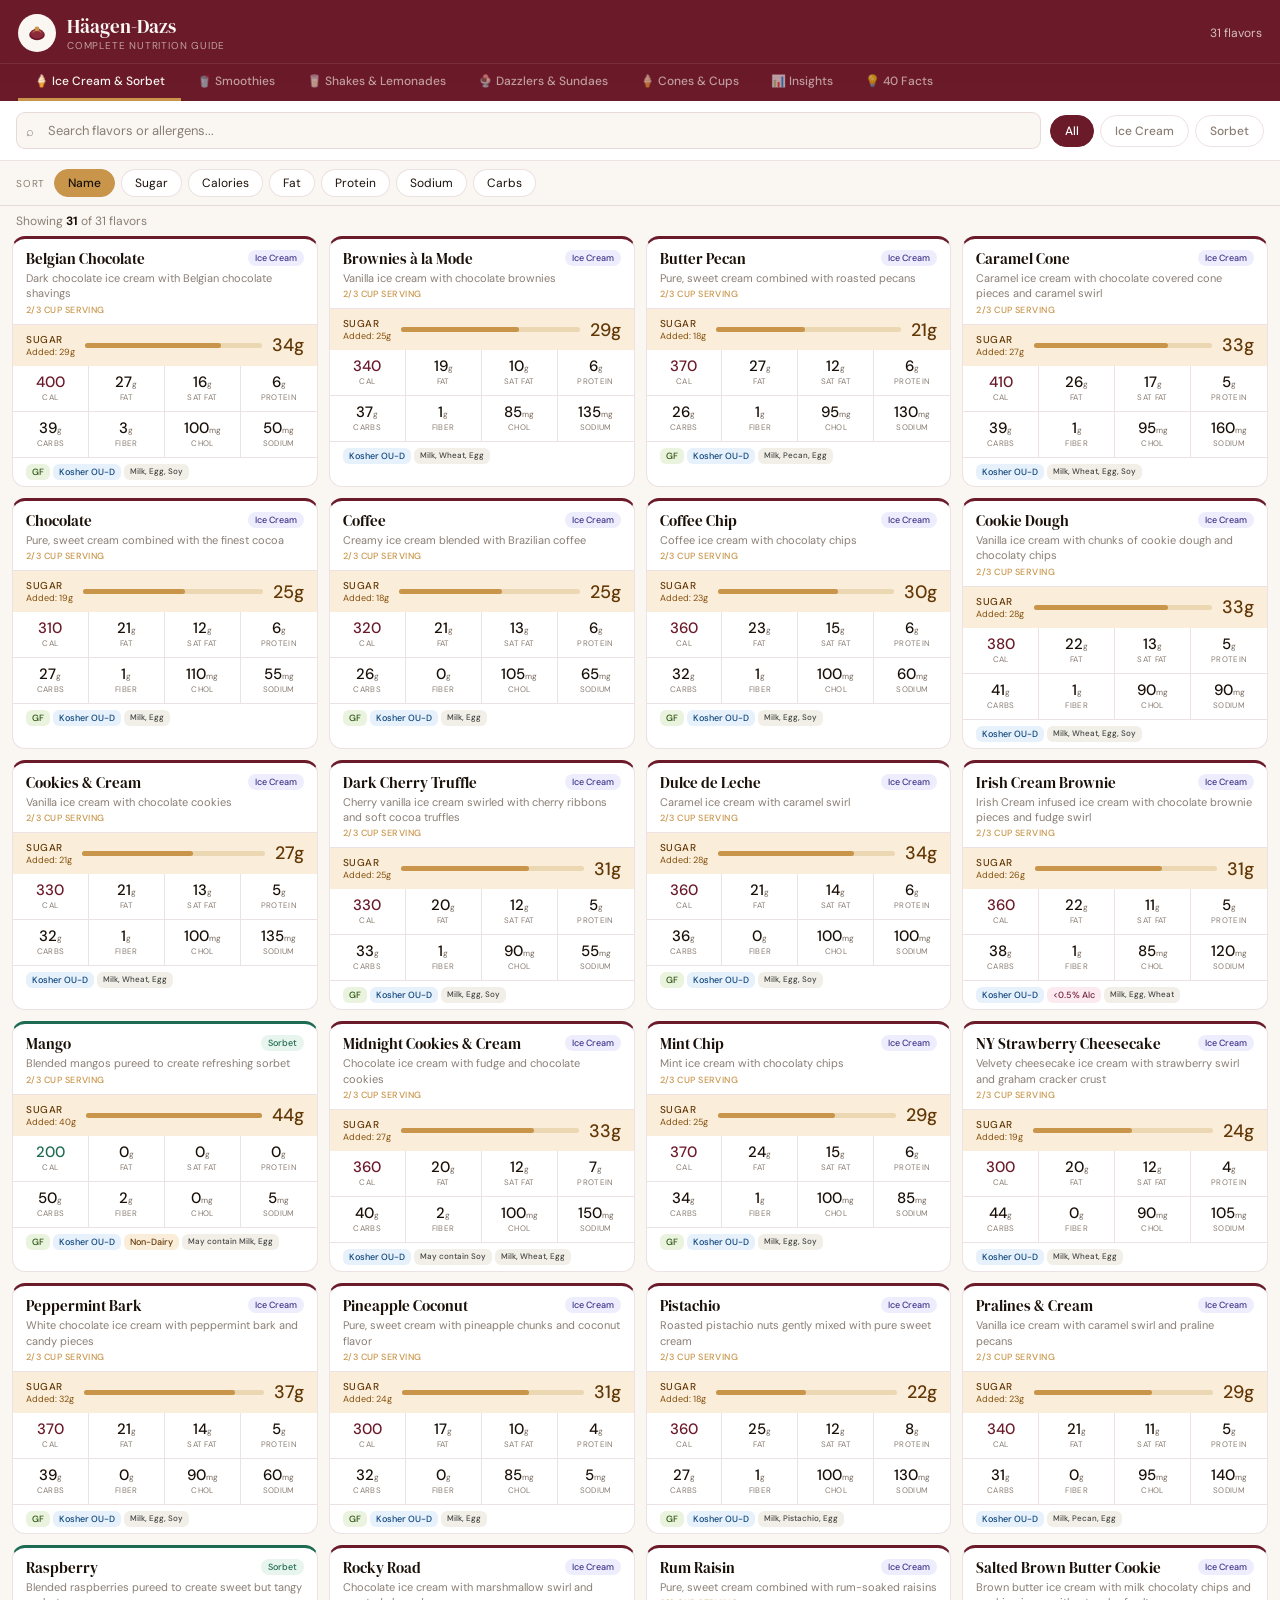
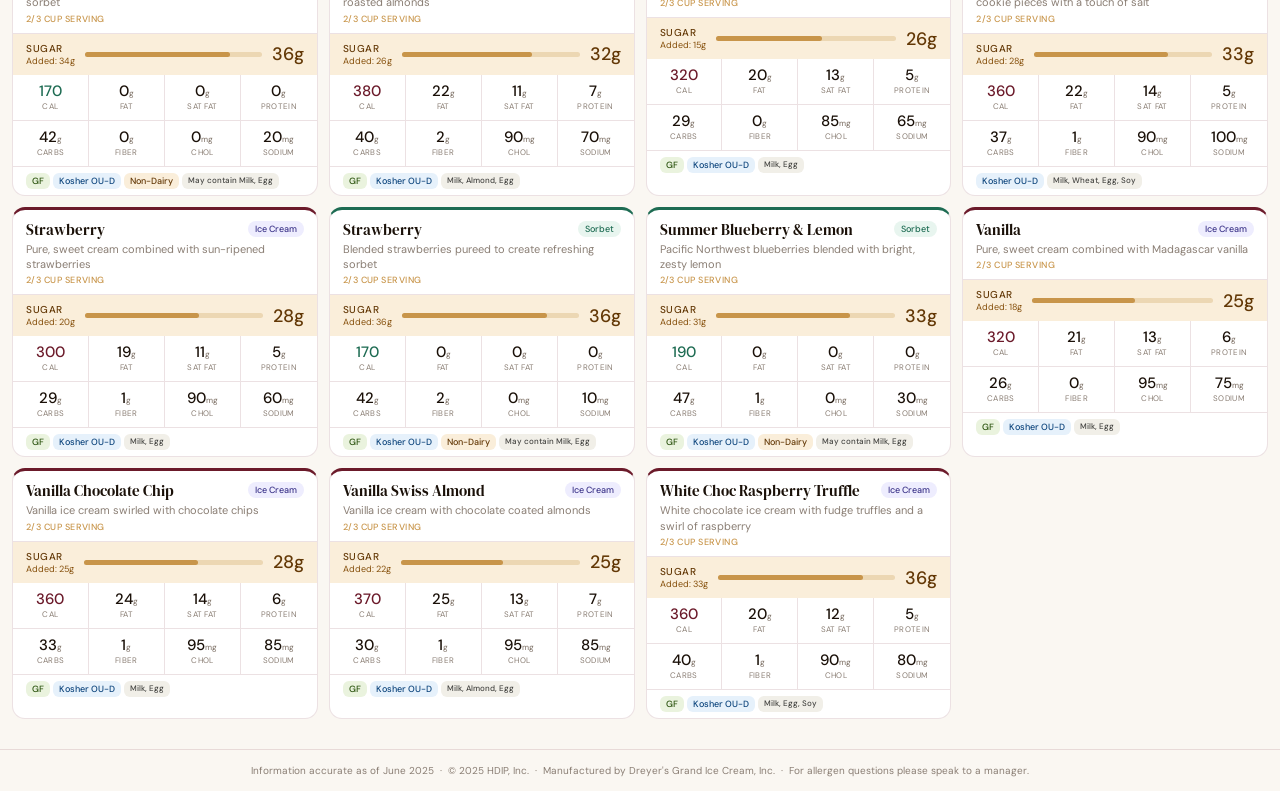
==== commit b26083d6: "Add files via upload caramal cone" ====
--- a/index.html
+++ b/index.html
@@ -6,235 +6,148 @@
 <title>Häagen-Dazs — Nutrition Guide</title>
 <link href="https://fonts.googleapis.com/css2?family=DM+Serif+Display:ital@0;1&family=DM+Sans:opsz,wght@9..40,300;9..40,400;9..40,500&display=swap" rel="stylesheet">
 <style>
-:root {
-  --cream: #FAF7F2;
-  --deep: #1A1008;
-  --burgundy: #6B1A2A;
-  --gold: #C8954A;
-  --gold-light: #E8B870;
-  --muted: #8A7E74;
-  --border: rgba(106,26,42,0.13);
-  --card-bg: #FFFFFF;
-  --sorbet-green: #1D6B52;
-  --sorbet-bg: #E8F5EF;
-  --smoothie-blue: #1A4A7A;
-  --smoothie-bg: #E8F0FA;
-  --shake-purple: #4A1A7A;
-  --shake-bg: #F0E8FA;
-  --sundae-amber: #7A4A1A;
-  --sundae-bg: #FAF0E8;
-  --cone-teal: #1A6B6B;
-  --cone-bg: #E8F5F5;
-  --lemon-green: #4A7A1A;
-  --lemon-bg: #F0FAE8;
-}
-* { box-sizing: border-box; margin: 0; padding: 0; -webkit-tap-highlight-color: transparent; }
-body { font-family: 'DM Sans', sans-serif; background: var(--cream); color: var(--deep); min-height: 100vh; }
+:root{--cream:#FAF7F2;--deep:#1A1008;--burgundy:#6B1A2A;--gold:#C8954A;--muted:#8A7E74;--border:rgba(106,26,42,0.13);--card-bg:#FFFFFF;--sg:#1D6B52;--sgb:#E8F5EF;--smb:#1A4A7A;--smbb:#E8F0FA;--shp:#4A1A7A;--shpb:#F0E8FA;--sua:#7A4A1A;--suab:#FAF0E8;--cot:#1A6B6B;--cotb:#E8F5F5;--leg:#4A7A1A;--legb:#F0FAE8}
+*{box-sizing:border-box;margin:0;padding:0;-webkit-tap-highlight-color:transparent}
+body{font-family:'DM Sans',sans-serif;background:var(--cream);color:var(--deep);min-height:100vh}
 
 /* HEADER */
-header {
-  background: var(--burgundy); padding: 13px 18px 11px;
-  display: flex; align-items: center; justify-content: space-between;
-  position: sticky; top: 0; z-index: 200;
-  box-shadow: 0 2px 16px rgba(106,26,42,0.35);
-}
-.header-brand { display: flex; align-items: center; gap: 11px; }
-.hd-circle { width: 38px; height: 38px; border-radius: 50%; background: var(--cream); display: flex; align-items: center; justify-content: center; flex-shrink: 0; }
-.header-title { font-family: 'DM Serif Display', serif; font-size: 19px; color: var(--cream); }
-.header-sub { font-size: 10px; color: rgba(250,247,242,0.6); letter-spacing: 0.08em; text-transform: uppercase; }
-.header-count { font-size: 12px; color: rgba(250,247,242,0.75); text-align: right; }
-
-/* MAIN TABS */
-.main-tabs {
-  background: var(--burgundy); display: flex; overflow-x: auto; padding: 0 18px;
-  border-top: 1px solid rgba(255,255,255,0.1);
-  -ms-overflow-style: none; scrollbar-width: none;
-}
-.main-tabs::-webkit-scrollbar { display: none; }
-.main-tab {
-  padding: 9px 16px; font-size: 12px; font-weight: 500;
-  color: rgba(250,247,242,0.6); background: transparent; border: none; border-bottom: 3px solid transparent;
-  cursor: pointer; white-space: nowrap; font-family: 'DM Sans', sans-serif; transition: all 0.18s; flex-shrink: 0;
-}
-.main-tab:hover { color: rgba(250,247,242,0.9); }
-.main-tab.active { color: var(--cream); border-bottom-color: var(--gold); }
-
-/* TAB PANELS */
-.tab-panel { display: none; }
-.tab-panel.active { display: block; }
+header{background:var(--burgundy);padding:13px 18px 11px;display:flex;align-items:center;justify-content:space-between;position:sticky;top:0;z-index:200;box-shadow:0 2px 16px rgba(106,26,42,.35)}
+.hb{display:flex;align-items:center;gap:11px}
+.hc{width:38px;height:38px;border-radius:50%;background:var(--cream);display:flex;align-items:center;justify-content:center;flex-shrink:0}
+.ht{font-family:'DM Serif Display',serif;font-size:19px;color:var(--cream)}
+.hs{font-size:10px;color:rgba(250,247,242,.6);letter-spacing:.08em;text-transform:uppercase}
+.hcount{font-size:12px;color:rgba(250,247,242,.75);text-align:right}
+
+/* TABS */
+.main-tabs{background:var(--burgundy);display:flex;overflow-x:auto;padding:0 18px;border-top:1px solid rgba(255,255,255,.1);-ms-overflow-style:none;scrollbar-width:none}
+.main-tabs::-webkit-scrollbar{display:none}
+.main-tab{padding:9px 16px;font-size:12px;font-weight:500;color:rgba(250,247,242,.6);background:transparent;border:none;border-bottom:3px solid transparent;cursor:pointer;white-space:nowrap;font-family:'DM Sans',sans-serif;transition:all .18s;flex-shrink:0}
+.main-tab:hover{color:rgba(250,247,242,.9)}
+.main-tab.active{color:var(--cream);border-bottom-color:var(--gold)}
+.tab-panel{display:none}.tab-panel.active{display:block}
 
 /* CONTROLS */
-.controls { background: var(--card-bg); border-bottom: 1px solid var(--border); padding: 11px 16px; display: flex; gap: 9px; align-items: center; flex-wrap: wrap; }
-.search-wrap { flex: 1; min-width: 160px; position: relative; }
-.search-icon { position: absolute; left: 10px; top: 50%; transform: translateY(-50%); color: var(--muted); font-size: 13px; pointer-events: none; }
-input[type=text] { width: 100%; padding: 9px 9px 9px 31px; border: 1.5px solid var(--border); border-radius: 9px; font-family: 'DM Sans', sans-serif; font-size: 13px; color: var(--deep); background: var(--cream); outline: none; transition: border-color 0.2s; }
-input[type=text]:focus { border-color: var(--burgundy); }
-input[type=text]::placeholder { color: var(--muted); }
-.filter-pills { display: flex; gap: 6px; flex-wrap: wrap; }
-.pill-btn { padding: 7px 14px; border-radius: 20px; border: 1.5px solid var(--border); background: transparent; font-family: 'DM Sans', sans-serif; font-size: 12px; font-weight: 500; color: var(--muted); cursor: pointer; transition: all 0.18s; white-space: nowrap; }
-.pill-btn:active { transform: scale(0.97); }
-.pill-active { background: var(--burgundy) !important; color: white !important; border-color: var(--burgundy) !important; }
-.pill-ic { background: #EEEDFE !important; color: #3C3489 !important; border-color: #AFA9EC !important; }
-.pill-so { background: var(--sorbet-bg) !important; color: var(--sorbet-green) !important; border-color: #9FE1CB !important; }
+.controls{background:var(--card-bg);border-bottom:1px solid var(--border);padding:11px 16px;display:flex;gap:9px;align-items:center;flex-wrap:wrap}
+.sw{flex:1;min-width:160px;position:relative}
+.si{position:absolute;left:10px;top:50%;transform:translateY(-50%);color:var(--muted);font-size:13px;pointer-events:none}
+input[type=text]{width:100%;padding:9px 9px 9px 31px;border:1.5px solid var(--border);border-radius:9px;font-family:'DM Sans',sans-serif;font-size:13px;color:var(--deep);background:var(--cream);outline:none;transition:border-color .2s}
+input[type=text]:focus{border-color:var(--burgundy)}
+input[type=text]::placeholder{color:var(--muted)}
+.filter-pills{display:flex;gap:6px;flex-wrap:wrap}
+.pill-btn{padding:7px 14px;border-radius:20px;border:1.5px solid var(--border);background:transparent;font-family:'DM Sans',sans-serif;font-size:12px;font-weight:500;color:var(--muted);cursor:pointer;transition:all .18s;white-space:nowrap}
+.pill-btn:active{transform:scale(.97)}
+.pa{background:var(--burgundy)!important;color:white!important;border-color:var(--burgundy)!important}
+.pic{background:#EEEDFE!important;color:#3C3489!important;border-color:#AFA9EC!important}
+.pso{background:var(--sgb)!important;color:var(--sg)!important;border-color:#9FE1CB!important}
 
 /* SORT BAR */
-.sort-bar { background: var(--cream); padding: 8px 16px; display: flex; gap: 6px; align-items: center; overflow-x: auto; border-bottom: 1px solid var(--border); -ms-overflow-style: none; scrollbar-width: none; }
-.sort-bar::-webkit-scrollbar { display: none; }
-.sort-label { font-size: 10px; color: var(--muted); text-transform: uppercase; letter-spacing: 0.08em; white-space: nowrap; margin-right: 3px; flex-shrink: 0; }
-.sort-btn { padding: 5px 13px; border-radius: 16px; border: 1.5px solid var(--border); background: white; font-family: 'DM Sans', sans-serif; font-size: 12px; color: var(--deep); cursor: pointer; white-space: nowrap; flex-shrink: 0; transition: all 0.18s; }
-.sort-btn.active { background: var(--gold); color: var(--deep); border-color: var(--gold); font-weight: 500; }
-.sort-btn:active { transform: scale(0.97); }
-
-/* RESULTS BAR */
-.results-bar { padding: 7px 16px; font-size: 12px; color: var(--muted); }
-.results-bar strong { color: var(--deep); }
-
-/* CARDS GRID */
-.cards-grid { padding: 0 12px 22px; display: grid; grid-template-columns: repeat(auto-fill, minmax(280px, 1fr)); gap: 11px; }
-
-/* FLAVOR CARD */
-.flavor-card { background: var(--card-bg); border-radius: 13px; border: 1px solid var(--border); overflow: hidden; }
-.flavor-card:active { transform: scale(0.99); }
-.flavor-card.is-ic { border-top: 3px solid var(--burgundy); }
-.flavor-card.is-so { border-top: 3px solid var(--sorbet-green); }
-.flavor-card.is-sm { border-top: 3px solid var(--smoothie-blue); }
-.flavor-card.is-sh { border-top: 3px solid var(--shake-purple); }
-.flavor-card.is-su { border-top: 3px solid var(--sundae-amber); }
-.flavor-card.is-co { border-top: 3px solid var(--cone-teal); }
-.flavor-card.is-le { border-top: 3px solid var(--lemon-green); }
-.card-header { padding: 11px 13px 8px; border-bottom: 1px solid var(--border); }
-.card-top { display: flex; justify-content: space-between; align-items: flex-start; gap: 7px; margin-bottom: 3px; }
-.card-name { font-family: 'DM Serif Display', serif; font-size: 15px; color: var(--deep); line-height: 1.2; }
-.type-badge { font-size: 9px; font-weight: 500; padding: 2px 7px; border-radius: 9px; white-space: nowrap; flex-shrink: 0; }
-.badge-ic { background: #EEEDFE; color: #3C3489; }
-.badge-so { background: var(--sorbet-bg); color: var(--sorbet-green); }
-.badge-sm { background: var(--smoothie-bg); color: var(--smoothie-blue); }
-.badge-sh { background: var(--shake-bg); color: var(--shake-purple); }
-.badge-su { background: var(--sundae-bg); color: var(--sundae-amber); }
-.badge-co { background: var(--cone-bg); color: var(--cone-teal); }
-.badge-le { background: var(--lemon-bg); color: var(--lemon-green); }
-.card-desc { font-size: 11px; color: var(--muted); line-height: 1.4; }
-.card-size { font-size: 9px; color: var(--gold); font-weight: 500; margin-top: 2px; text-transform: uppercase; letter-spacing: 0.05em; }
-.sugar-row { display: flex; align-items: center; justify-content: space-between; padding: 8px 13px; background: #FAEEDA; }
-.sugar-label { font-size: 10px; font-weight: 500; color: #633806; text-transform: uppercase; letter-spacing: 0.05em; }
-.sugar-sub { font-size: 9px; color: #854F0B; }
-.sugar-bar-wrap { flex: 1; margin: 0 10px; }
-.sugar-bar-bg { background: rgba(180,120,20,0.2); border-radius: 4px; height: 5px; }
-.sugar-bar-fill { height: 5px; border-radius: 4px; background: var(--gold); }
-.sugar-val { font-size: 18px; font-weight: 500; color: #633806; }
-.nutrition-grid { display: grid; grid-template-columns: repeat(4, 1fr); }
-.nutr-cell { padding: 9px 5px; text-align: center; border-right: 1px solid var(--border); border-bottom: 1px solid var(--border); }
-.nutr-cell:nth-child(4n) { border-right: none; }
-.nutr-cell:nth-last-child(-n+4) { border-bottom: none; }
-.nutr-val { font-size: 15px; font-weight: 500; color: var(--deep); line-height: 1; }
-.nutr-val.hl-ic { color: var(--burgundy); }
-.nutr-val.hl-so { color: var(--sorbet-green); }
-.nutr-val.hl-sm { color: var(--smoothie-blue); }
-.nutr-val.hl-sh { color: var(--shake-purple); }
-.nutr-val.hl-su { color: var(--sundae-amber); }
-.nutr-val.hl-co { color: var(--cone-teal); }
-.nutr-val.hl-le { color: var(--lemon-green); }
-.nutr-unit { font-size: 8px; color: var(--muted); }
-.nutr-label { font-size: 8px; color: var(--muted); margin-top: 2px; text-transform: uppercase; letter-spacing: 0.04em; }
-.card-footer { padding: 6px 13px; display: flex; flex-wrap: wrap; gap: 3px; border-top: 1px solid var(--border); }
-.attr-tag { font-size: 9px; padding: 2px 6px; border-radius: 6px; font-weight: 500; }
-.tag-gf { background: #EAF3DE; color: #27500A; }
-.tag-ko { background: #E6F1FB; color: #0C447C; }
-.tag-nd { background: #FAEEDA; color: #633806; }
-.tag-al { background: #FBEAF0; color: #72243E; }
-.tag-info { background: #F1EFE8; color: #444441; font-size: 8px; }
-.empty-state { text-align: center; padding: 50px 20px; grid-column: 1/-1; color: var(--muted); }
-
-/* ══════════════════════════
-   INSIGHTS TAB
-══════════════════════════ */
-.insights-wrap { padding: 16px; display: flex; flex-direction: column; gap: 20px; }
-.insight-card { background: var(--card-bg); border-radius: 14px; border: 1px solid var(--border); overflow: hidden; }
-.insight-header { padding: 14px 18px 12px; border-bottom: 1px solid var(--border); display: flex; justify-content: space-between; align-items: center; flex-wrap: wrap; gap: 8px; }
-.insight-title { font-family: 'DM Serif Display', serif; font-size: 17px; color: var(--deep); }
-.insight-sub { font-size: 11px; color: var(--muted); margin-top: 2px; }
-.insight-controls { display: flex; gap: 6px; flex-wrap: wrap; }
-.insight-btn { padding: 5px 13px; border-radius: 16px; border: 1.5px solid var(--border); background: var(--cream); font-family: 'DM Sans', sans-serif; font-size: 11px; color: var(--muted); cursor: pointer; white-space: nowrap; transition: all 0.18s; }
-.insight-btn.active { background: var(--burgundy); color: white; border-color: var(--burgundy); }
-.insight-body { padding: 18px; }
-
-/* BAR CHART */
-.bar-chart-wrap { display: flex; flex-direction: column; gap: 7px; }
-.bar-row { display: flex; align-items: center; gap: 10px; }
-.bar-name { font-size: 11px; color: var(--deep); width: 170px; flex-shrink: 0; text-align: right; white-space: nowrap; overflow: hidden; text-overflow: ellipsis; }
-.bar-track { flex: 1; background: rgba(106,26,42,0.08); border-radius: 4px; height: 22px; position: relative; overflow: hidden; cursor: pointer; }
-.bar-fill { height: 100%; border-radius: 4px; transition: width 0.5s cubic-bezier(0.4,0,0.2,1); display: flex; align-items: center; justify-content: flex-end; padding-right: 7px; position: relative; }
-.bar-fill span { font-size: 10px; font-weight: 500; color: white; white-space: nowrap; }
-.bar-val-out { font-size: 11px; font-weight: 500; color: var(--deep); width: 36px; flex-shrink: 0; }
-.bar-row:hover .bar-track { opacity: 0.85; }
-
-/* SCATTER / BUBBLE CHART */
-.scatter-wrap { position: relative; width: 100%; }
-.scatter-svg { width: 100%; display: block; }
-
-/* RADAR CHART */
-.radar-wrap { display: flex; flex-direction: column; align-items: center; gap: 14px; }
-.radar-selectors { display: flex; gap: 10px; flex-wrap: wrap; justify-content: center; }
-.radar-select { padding: 7px 12px; border-radius: 9px; border: 1.5px solid var(--border); font-family: 'DM Sans', sans-serif; font-size: 12px; color: var(--deep); background: var(--cream); outline: none; cursor: pointer; max-width: 180px; }
-.radar-legend { display: flex; gap: 14px; flex-wrap: wrap; justify-content: center; }
-.radar-legend-item { display: flex; align-items: center; gap: 5px; font-size: 11px; color: var(--muted); }
-.legend-dot { width: 10px; height: 10px; border-radius: 50%; flex-shrink: 0; }
-
-/* QUICK COMPARE TABLE */
-.compare-table-wrap { overflow-x: auto; -webkit-overflow-scrolling: touch; }
-.compare-table { width: 100%; border-collapse: collapse; font-size: 12px; min-width: 520px; }
-.compare-table th { background: var(--burgundy); color: var(--cream); padding: 9px 10px; text-align: left; font-weight: 500; font-size: 10px; text-transform: uppercase; letter-spacing: 0.06em; white-space: nowrap; }
-.compare-table td { padding: 9px 10px; border-bottom: 1px solid var(--border); font-size: 12px; }
-.compare-table tr:last-child td { border-bottom: none; }
-.compare-table tr:nth-child(even) td { background: rgba(250,247,242,0.6); }
-.compare-table .num-td { text-align: right; font-weight: 500; }
-.compare-table .best { color: var(--sorbet-green); font-weight: 500; }
-.compare-table .worst { color: var(--burgundy); font-weight: 500; }
-.cat-dot { display: inline-block; width: 8px; height: 8px; border-radius: 50%; margin-right: 6px; flex-shrink: 0; }
-
-/* RANKINGS */
-.rankings-grid { display: grid; grid-template-columns: repeat(auto-fill, minmax(240px, 1fr)); gap: 12px; padding: 16px; }
-.rank-card { background: var(--card-bg); border-radius: 12px; border: 1px solid var(--border); overflow: hidden; }
-.rank-card-title { padding: 10px 14px 8px; background: var(--burgundy); color: var(--cream); font-size: 12px; font-weight: 500; }
-.rank-card-body { padding: 8px 0; }
-.rank-item { display: flex; align-items: center; gap: 8px; padding: 6px 14px; border-bottom: 1px solid var(--border); }
-.rank-item:last-child { border-bottom: none; }
-.rank-pos { font-size: 11px; font-weight: 500; color: var(--muted); width: 18px; flex-shrink: 0; }
-.rank-pos.gold { color: #B8860B; }
-.rank-pos.silver { color: #888; }
-.rank-pos.bronze { color: #8B6040; }
-.rank-name { font-size: 12px; color: var(--deep); flex: 1; }
-.rank-val { font-size: 13px; font-weight: 500; color: var(--burgundy); }
+.sort-bar{background:var(--cream);padding:8px 16px;display:flex;gap:6px;align-items:center;overflow-x:auto;border-bottom:1px solid var(--border);-ms-overflow-style:none;scrollbar-width:none}
+.sort-bar::-webkit-scrollbar{display:none}
+.sl{font-size:10px;color:var(--muted);text-transform:uppercase;letter-spacing:.08em;white-space:nowrap;margin-right:3px;flex-shrink:0}
+.sort-btn{padding:5px 13px;border-radius:16px;border:1.5px solid var(--border);background:white;font-family:'DM Sans',sans-serif;font-size:12px;color:var(--deep);cursor:pointer;white-space:nowrap;flex-shrink:0;transition:all .18s}
+.sort-btn.active{background:var(--gold);color:var(--deep);border-color:var(--gold);font-weight:500}
+.sort-btn:active{transform:scale(.97)}
+.rb{padding:7px 16px;font-size:12px;color:var(--muted)}
+.rb strong{color:var(--deep)}
+
+/* CARDS */
+.cards-grid{padding:0 12px 22px;display:grid;grid-template-columns:repeat(auto-fill,minmax(280px,1fr));gap:11px}
+.fc{background:var(--card-bg);border-radius:13px;border:1px solid var(--border);overflow:hidden}
+.fc:active{transform:scale(.99)}
+.fc.ic{border-top:3px solid var(--burgundy)}.fc.so{border-top:3px solid var(--sg)}.fc.sm{border-top:3px solid var(--smb)}.fc.sh{border-top:3px solid var(--shp)}.fc.su{border-top:3px solid var(--sua)}.fc.co{border-top:3px solid var(--cot)}.fc.le{border-top:3px solid var(--leg)}
+.ch{padding:11px 13px 8px;border-bottom:1px solid var(--border)}
+.ct{display:flex;justify-content:space-between;align-items:flex-start;gap:7px;margin-bottom:3px}
+.cn{font-family:'DM Serif Display',serif;font-size:15px;color:var(--deep);line-height:1.2}
+.tb{font-size:9px;font-weight:500;padding:2px 7px;border-radius:9px;white-space:nowrap;flex-shrink:0}
+.bic{background:#EEEDFE;color:#3C3489}.bso{background:var(--sgb);color:var(--sg)}.bsm{background:var(--smbb);color:var(--smb)}.bsh{background:var(--shpb);color:var(--shp)}.bsu{background:var(--suab);color:var(--sua)}.bco{background:var(--cotb);color:var(--cot)}.ble{background:var(--legb);color:var(--leg)}
+.cd{font-size:11px;color:var(--muted);line-height:1.4}
+.csz{font-size:9px;color:var(--gold);font-weight:500;margin-top:2px;text-transform:uppercase;letter-spacing:.05em}
+.sr{display:flex;align-items:center;justify-content:space-between;padding:8px 13px;background:#FAEEDA}
+.srl{font-size:10px;font-weight:500;color:#633806;text-transform:uppercase;letter-spacing:.05em}
+.srs{font-size:9px;color:#854F0B}
+.sbw{flex:1;margin:0 10px}
+.sbb{background:rgba(180,120,20,.2);border-radius:4px;height:5px}
+.sbf{height:5px;border-radius:4px;background:var(--gold)}
+.sv{font-size:18px;font-weight:500;color:#633806}
+.ng{display:grid;grid-template-columns:repeat(4,1fr)}
+.nc{padding:9px 5px;text-align:center;border-right:1px solid var(--border);border-bottom:1px solid var(--border)}
+.nc:nth-child(4n){border-right:none}.nc:nth-last-child(-n+4){border-bottom:none}
+.nv{font-size:15px;font-weight:500;color:var(--deep);line-height:1}
+.nv.hic{color:var(--burgundy)}.nv.hso{color:var(--sg)}.nv.hsm{color:var(--smb)}.nv.hsh{color:var(--shp)}.nv.hsu{color:var(--sua)}.nv.hco{color:var(--cot)}.nv.hle{color:var(--leg)}
+.nu{font-size:8px;color:var(--muted)}
+.nl{font-size:8px;color:var(--muted);margin-top:2px;text-transform:uppercase;letter-spacing:.04em}
+.cf{padding:6px 13px;display:flex;flex-wrap:wrap;gap:3px;border-top:1px solid var(--border)}
+.at{font-size:9px;padding:2px 6px;border-radius:6px;font-weight:500}
+.tgf{background:#EAF3DE;color:#27500A}.tko{background:#E6F1FB;color:#0C447C}.tnd{background:#FAEEDA;color:#633806}.tal{background:#FBEAF0;color:#72243E}.tif{background:#F1EFE8;color:#444441;font-size:8px}
+.es{text-align:center;padding:50px 20px;grid-column:1/-1;color:var(--muted)}
+
+/* INSIGHTS */
+.iw{padding:16px;display:flex;flex-direction:column;gap:20px}
+.icard{background:var(--card-bg);border-radius:14px;border:1px solid var(--border);overflow:hidden}
+.ihead{padding:14px 18px 12px;border-bottom:1px solid var(--border);display:flex;justify-content:space-between;align-items:center;flex-wrap:wrap;gap:8px}
+.ititle{font-family:'DM Serif Display',serif;font-size:17px;color:var(--deep)}
+.isub{font-size:11px;color:var(--muted);margin-top:2px}
+.ictrl{display:flex;gap:6px;flex-wrap:wrap}
+.ibtn{padding:5px 13px;border-radius:16px;border:1.5px solid var(--border);background:var(--cream);font-family:'DM Sans',sans-serif;font-size:11px;color:var(--muted);cursor:pointer;white-space:nowrap;transition:all .18s}
+.ibtn.active{background:var(--burgundy);color:white;border-color:var(--burgundy)}
+.ibody{padding:18px}
+.brow{display:flex;align-items:center;gap:10px;margin-bottom:6px}
+.bname{font-size:11px;color:var(--deep);width:170px;flex-shrink:0;text-align:right;white-space:nowrap;overflow:hidden;text-overflow:ellipsis}
+.btrack{flex:1;background:rgba(106,26,42,.08);border-radius:4px;height:20px;overflow:hidden}
+.bfill{height:100%;border-radius:4px;display:flex;align-items:center;justify-content:flex-end;padding-right:6px;transition:width .5s cubic-bezier(.4,0,.2,1)}
+.bfill span{font-size:10px;font-weight:500;color:white;white-space:nowrap}
+.bvo{font-size:11px;font-weight:500;color:var(--deep);width:34px;flex-shrink:0}
+.ctw{overflow-x:auto;-webkit-overflow-scrolling:touch}
+.ctbl{width:100%;border-collapse:collapse;font-size:12px;min-width:520px}
+.ctbl th{background:var(--burgundy);color:var(--cream);padding:9px 10px;text-align:left;font-weight:500;font-size:10px;text-transform:uppercase;letter-spacing:.06em;white-space:nowrap}
+.ctbl td{padding:9px 10px;border-bottom:1px solid var(--border);font-size:12px}
+.ctbl tr:last-child td{border-bottom:none}
+.ctbl tr:nth-child(even) td{background:rgba(250,247,242,.6)}
+.ctbl .ntd{text-align:right;font-weight:500}
+.ctbl .best{color:var(--sg);font-weight:500}.ctbl .worst{color:var(--burgundy);font-weight:500}
+.cdot{display:inline-block;width:8px;height:8px;border-radius:50%;margin-right:6px}
+.rw{display:flex;align-items:center;gap:5px;font-size:11px;color:var(--muted);margin-top:8px;flex-wrap:wrap}
+.rw .rdot{width:10px;height:10px;border-radius:50%;flex-shrink:0}
+.radarsel{display:flex;gap:10px;flex-wrap:wrap;justify-content:center;margin-bottom:12px}
+.rsel{padding:7px 12px;border-radius:9px;border:1.5px solid var(--border);font-family:'DM Sans',sans-serif;font-size:12px;color:var(--deep);background:var(--cream);outline:none;cursor:pointer;max-width:190px}
+.rleg{display:flex;gap:14px;flex-wrap:wrap;justify-content:center;margin-bottom:10px}
+.rli{display:flex;align-items:center;gap:5px;font-size:11px;color:var(--muted)}
+.rld{width:10px;height:10px;border-radius:50%;flex-shrink:0}
+.rg{padding:16px;display:grid;grid-template-columns:repeat(auto-fill,minmax(230px,1fr));gap:12px}
+.rcard{background:var(--card-bg);border-radius:12px;border:1px solid var(--border);overflow:hidden}
+.rct{padding:10px 14px 8px;background:var(--burgundy);color:var(--cream);font-size:12px;font-weight:500}
+.rcb{padding:8px 0}
+.ri{display:flex;align-items:center;gap:8px;padding:6px 14px;border-bottom:1px solid var(--border)}
+.ri:last-child{border-bottom:none}
+.rp{font-size:11px;font-weight:500;color:var(--muted);width:18px;flex-shrink:0}
+.rp.g{color:#B8860B}.rp.s{color:#888}.rp.b{color:#8B6040}
+.rn{font-size:12px;color:var(--deep);flex:1}
+.rv{font-size:13px;font-weight:500;color:var(--burgundy)}
 
 /* FACTS */
-.facts-controls { background: var(--card-bg); border-bottom: 1px solid var(--border); padding: 11px 16px; display: flex; gap: 7px; flex-wrap: wrap; }
-.fact-filter-btn { padding: 6px 14px; border-radius: 18px; border: 1.5px solid var(--border); background: transparent; font-family: 'DM Sans', sans-serif; font-size: 12px; font-weight: 500; color: var(--muted); cursor: pointer; transition: all 0.18s; white-space: nowrap; }
-.fact-filter-btn.active { background: var(--burgundy); color: white; border-color: var(--burgundy); }
-.facts-grid { padding: 12px; display: flex; flex-direction: column; gap: 9px; }
-.fact-card { background: var(--card-bg); border: 1px solid var(--border); border-radius: 11px; padding: 12px 14px; display: flex; gap: 11px; align-items: flex-start; }
-.fact-num { min-width: 24px; height: 24px; border-radius: 50%; display: flex; align-items: center; justify-content: center; font-size: 10px; font-weight: 500; flex-shrink: 0; margin-top: 1px; }
-.fn-sugar{background:#FAEEDA;color:#633806} .fn-cal{background:#FCEBEB;color:#791F1F} .fn-fat{background:#EEEDFE;color:#3C3489} .fn-prot{background:#E1F5EE;color:#085041} .fn-sod{background:#E6F1FB;color:#0C447C} .fn-carbs{background:#FBEAF0;color:#72243E} .fn-spec{background:#F1EFE8;color:#444441}
-.fact-q { font-size: 12px; font-weight: 500; color: var(--deep); margin-bottom: 4px; line-height: 1.4; }
-.fact-a { font-size: 11px; color: var(--muted); line-height: 1.55; }
-.fact-a strong { color: var(--deep); font-weight: 500; }
-.fact-pill { display: inline-block; font-size: 9px; padding: 1px 6px; border-radius: 8px; font-weight: 500; margin-left: 5px; vertical-align: middle; }
-.fp-sugar{background:#FAEEDA;color:#633806} .fp-cal{background:#FCEBEB;color:#791F1F} .fp-fat{background:#EEEDFE;color:#3C3489} .fp-prot{background:#E1F5EE;color:#085041} .fp-sod{background:#E6F1FB;color:#0C447C} .fp-carbs{background:#FBEAF0;color:#72243E} .fp-spec{background:#F1EFE8;color:#444441}
-.facts-count { padding: 5px 16px 2px; font-size: 11px; color: var(--muted); }
-
-footer { text-align: center; padding: 14px; font-size: 10px; color: var(--muted); border-top: 1px solid var(--border); margin-top: 8px; }
-
-@media (max-width: 480px) {
-  .cards-grid { grid-template-columns: 1fr; padding: 0 10px 20px; }
-  .bar-name { width: 110px; font-size: 10px; }
-  .rankings-grid { grid-template-columns: 1fr 1fr; }
-}
+.fc-ctrl{background:var(--card-bg);border-bottom:1px solid var(--border);padding:11px 16px;display:flex;gap:7px;flex-wrap:wrap}
+.ffb{padding:6px 14px;border-radius:18px;border:1.5px solid var(--border);background:transparent;font-family:'DM Sans',sans-serif;font-size:12px;font-weight:500;color:var(--muted);cursor:pointer;transition:all .18s;white-space:nowrap}
+.ffb.active{background:var(--burgundy);color:white;border-color:var(--burgundy)}
+.fg{padding:12px;display:flex;flex-direction:column;gap:9px}
+.fcard{background:var(--card-bg);border:1px solid var(--border);border-radius:11px;padding:12px 14px;display:flex;gap:11px;align-items:flex-start}
+.fnum{min-width:24px;height:24px;border-radius:50%;display:flex;align-items:center;justify-content:center;font-size:10px;font-weight:500;flex-shrink:0;margin-top:1px}
+.nsu{background:#FAEEDA;color:#633806}.nca{background:#FCEBEB;color:#791F1F}.nfa{background:#EEEDFE;color:#3C3489}.npr{background:#E1F5EE;color:#085041}.nso{background:#E6F1FB;color:#0C447C}.ncb{background:#FBEAF0;color:#72243E}.nsp{background:#F1EFE8;color:#444441}
+.fq{font-size:12px;font-weight:500;color:var(--deep);margin-bottom:4px;line-height:1.4}
+.fa{font-size:11px;color:var(--muted);line-height:1.55}
+.fa strong{color:var(--deep);font-weight:500}
+.fp{display:inline-block;font-size:9px;padding:1px 6px;border-radius:8px;font-weight:500;margin-left:5px;vertical-align:middle}
+.psu{background:#FAEEDA;color:#633806}.pca{background:#FCEBEB;color:#791F1F}.pfa{background:#EEEDFE;color:#3C3489}.ppr{background:#E1F5EE;color:#085041}.pso2{background:#E6F1FB;color:#0C447C}.pcb{background:#FBEAF0;color:#72243E}.psp{background:#F1EFE8;color:#444441}
+.fct{padding:5px 16px 2px;font-size:11px;color:var(--muted)}
+
+footer{text-align:center;padding:14px;font-size:10px;color:var(--muted);border-top:1px solid var(--border);margin-top:8px}
+@media(max-width:480px){.cards-grid{grid-template-columns:1fr;padding:0 10px 20px}.bname{width:110px;font-size:10px}.rg{grid-template-columns:1fr 1fr}}
 </style>
 </head>
 <body>
 
 <header>
-  <div class="header-brand">
-    <div class="hd-circle">
+  <div class="hb">
+    <div class="hc">
       <svg width="24" height="24" viewBox="0 0 40 40" fill="none">
         <ellipse cx="20" cy="23" rx="13" ry="9" fill="#6B1A2A"/>
         <ellipse cx="20" cy="21" rx="11" ry="8" fill="#8B2A3A"/>
@@ -242,284 +155,241 @@
         <circle cx="20" cy="13" r="4" fill="#C8954A"/>
       </svg>
     </div>
-    <div>
-      <div class="header-title">Häagen-Dazs</div>
-      <div class="header-sub">Complete Nutrition Guide</div>
-    </div>
-  </div>
-  <div class="header-count" id="headerCount">28 items</div>
+    <div><div class="ht">Häagen-Dazs</div><div class="hs">Complete Nutrition Guide</div></div>
+  </div>
+  <div class="hcount" id="hcount">31 flavors</div>
 </header>
 
 <div class="main-tabs">
-  <button class="main-tab active" onclick="switchTab('icecream',this)">🍦 Ice Cream & Sorbet</button>
-  <button class="main-tab" onclick="switchTab('smoothies',this)">🥤 Smoothies</button>
-  <button class="main-tab" onclick="switchTab('shakes',this)">🥛 Shakes & Lemonades</button>
-  <button class="main-tab" onclick="switchTab('sundaes',this)">🍨 Dazzlers & Sundaes</button>
-  <button class="main-tab" onclick="switchTab('cones',this)">🍦 Cones & Cups</button>
-  <button class="main-tab" onclick="switchTab('insights',this)">📊 Insights</button>
+  <button class="main-tab active" onclick="switchTab('ic',this)">🍦 Ice Cream & Sorbet</button>
+  <button class="main-tab" onclick="switchTab('sm',this)">🥤 Smoothies</button>
+  <button class="main-tab" onclick="switchTab('sh',this)">🥛 Shakes & Lemonades</button>
+  <button class="main-tab" onclick="switchTab('su',this)">🍨 Dazzlers & Sundaes</button>
+  <button class="main-tab" onclick="switchTab('co',this)">🍦 Cones & Cups</button>
+  <button class="main-tab" onclick="switchTab('ins',this)">📊 Insights</button>
   <button class="main-tab" onclick="switchTab('facts',this)">💡 40 Facts</button>
 </div>
 
-<!-- TAB: ICE CREAM -->
-<div class="tab-panel active" id="panel-icecream">
+<!-- ICE CREAM TAB -->
+<div class="tab-panel active" id="panel-ic">
   <div class="controls">
-    <div class="search-wrap"><span class="search-icon">⌕</span><input type="text" id="ic-search" placeholder="Search flavors or allergens..." oninput="renderIC()"></div>
+    <div class="sw"><span class="si">⌕</span><input type="text" id="ic-s" placeholder="Search flavors or allergens..." oninput="rIC()"></div>
     <div class="filter-pills">
-      <button class="pill-btn pill-active" onclick="setICFilter('all',this)">All</button>
-      <button class="pill-btn" onclick="setICFilter('ic',this)">Ice Cream</button>
-      <button class="pill-btn" onclick="setICFilter('so',this)">Sorbet</button>
-    </div>
-  </div>
-  <div class="sort-bar">
-    <span class="sort-label">Sort</span>
-    <button class="sort-btn active" id="ic-sort-name" onclick="setICSort('name',this)">Name</button>
-    <button class="sort-btn" id="ic-sort-sugar" onclick="setICSort('sugar',this)">Sugar</button>
-    <button class="sort-btn" id="ic-sort-calories" onclick="setICSort('calories',this)">Calories</button>
-    <button class="sort-btn" id="ic-sort-fat" onclick="setICSort('fat',this)">Fat</button>
-    <button class="sort-btn" id="ic-sort-protein" onclick="setICSort('protein',this)">Protein</button>
-    <button class="sort-btn" id="ic-sort-sodium" onclick="setICSort('sodium',this)">Sodium</button>
-    <button class="sort-btn" id="ic-sort-carbs" onclick="setICSort('carbs',this)">Carbs</button>
-  </div>
-  <div class="results-bar" id="ic-results"></div>
-  <div class="cards-grid" id="ic-grid"></div>
+      <button class="pill-btn pa" onclick="fIC('all',this)">All</button>
+      <button class="pill-btn" onclick="fIC('ic',this)">Ice Cream</button>
+      <button class="pill-btn" onclick="fIC('so',this)">Sorbet</button>
+    </div>
+  </div>
+  <div class="sort-bar"><span class="sl">Sort</span>
+    <button class="sort-btn active" onclick="sIC('name',this)">Name</button>
+    <button class="sort-btn" onclick="sIC('sugar',this)">Sugar</button>
+    <button class="sort-btn" onclick="sIC('calories',this)">Calories</button>
+    <button class="sort-btn" onclick="sIC('fat',this)">Fat</button>
+    <button class="sort-btn" onclick="sIC('protein',this)">Protein</button>
+    <button class="sort-btn" onclick="sIC('sodium',this)">Sodium</button>
+    <button class="sort-btn" onclick="sIC('carbs',this)">Carbs</button>
+  </div>
+  <div class="rb" id="ic-r"></div>
+  <div class="cards-grid" id="ic-g"></div>
 </div>
 
-<!-- TAB: SMOOTHIES -->
-<div class="tab-panel" id="panel-smoothies">
+<!-- SMOOTHIES TAB -->
+<div class="tab-panel" id="panel-sm">
   <div class="controls">
-    <div class="search-wrap"><span class="search-icon">⌕</span><input type="text" id="sm-search" placeholder="Search smoothies..." oninput="renderSM()"></div>
+    <div class="sw"><span class="si">⌕</span><input type="text" id="sm-s" placeholder="Search smoothies..." oninput="rSM()"></div>
     <div class="filter-pills">
-      <button class="pill-btn pill-active" onclick="setSMFilter('all',this)">All</button>
-      <button class="pill-btn" onclick="setSMFilter('small',this)">Small</button>
-      <button class="pill-btn" onclick="setSMFilter('regular',this)">Regular</button>
-    </div>
-  </div>
-  <div class="sort-bar">
-    <span class="sort-label">Sort</span>
-    <button class="sort-btn active" id="sm-sort-name" onclick="setSMSort('name',this)">Name</button>
-    <button class="sort-btn" id="sm-sort-sugar" onclick="setSMSort('sugar',this)">Sugar</button>
-    <button class="sort-btn" id="sm-sort-calories" onclick="setSMSort('calories',this)">Calories</button>
-    <button class="sort-btn" id="sm-sort-carbs" onclick="setSMSort('carbs',this)">Carbs</button>
-  </div>
-  <div class="results-bar" id="sm-results"></div>
-  <div class="cards-grid" id="sm-grid"></div>
+      <button class="pill-btn pa" onclick="fSM('all',this)">All</button>
+      <button class="pill-btn" onclick="fSM('small',this)">Small</button>
+      <button class="pill-btn" onclick="fSM('regular',this)">Regular</button>
+    </div>
+  </div>
+  <div class="sort-bar"><span class="sl">Sort</span>
+    <button class="sort-btn active" onclick="sSM('name',this)">Name</button>
+    <button class="sort-btn" onclick="sSM('sugar',this)">Sugar</button>
+    <button class="sort-btn" onclick="sSM('calories',this)">Calories</button>
+    <button class="sort-btn" onclick="sSM('carbs',this)">Carbs</button>
+  </div>
+  <div class="rb" id="sm-r"></div>
+  <div class="cards-grid" id="sm-g"></div>
 </div>
 
-<!-- TAB: SHAKES -->
-<div class="tab-panel" id="panel-shakes">
+<!-- SHAKES TAB -->
+<div class="tab-panel" id="panel-sh">
   <div class="controls">
-    <div class="search-wrap"><span class="search-icon">⌕</span><input type="text" id="sh-search" placeholder="Search shakes or lemonades..." oninput="renderSH()"></div>
+    <div class="sw"><span class="si">⌕</span><input type="text" id="sh-s" placeholder="Search shakes or lemonades..." oninput="rSH()"></div>
     <div class="filter-pills">
-      <button class="pill-btn pill-active" onclick="setSHFilter('all',this)">All</button>
-      <button class="pill-btn" onclick="setSHFilter('shake',this)">Shakes</button>
-      <button class="pill-btn" onclick="setSHFilter('lemon',this)">Lemonades</button>
-      <button class="pill-btn" onclick="setSHFilter('small',this)">Small</button>
-      <button class="pill-btn" onclick="setSHFilter('regular',this)">Regular</button>
-    </div>
-  </div>
-  <div class="sort-bar">
-    <span class="sort-label">Sort</span>
-    <button class="sort-btn active" id="sh-sort-name" onclick="setSHSort('name',this)">Name</button>
-    <button class="sort-btn" id="sh-sort-sugar" onclick="setSHSort('sugar',this)">Sugar</button>
-    <button class="sort-btn" id="sh-sort-calories" onclick="setSHSort('calories',this)">Calories</button>
-    <button class="sort-btn" id="sh-sort-fat" onclick="setSHSort('fat',this)">Fat</button>
-  </div>
-  <div class="results-bar" id="sh-results"></div>
-  <div class="cards-grid" id="sh-grid"></div>
+      <button class="pill-btn pa" onclick="fSH('all',this)">All</button>
+      <button class="pill-btn" onclick="fSH('shake',this)">Shakes</button>
+      <button class="pill-btn" onclick="fSH('lemon',this)">Lemonades</button>
+      <button class="pill-btn" onclick="fSH('small',this)">Small</button>
+      <button class="pill-btn" onclick="fSH('regular',this)">Regular</button>
+    </div>
+  </div>
+  <div class="sort-bar"><span class="sl">Sort</span>
+    <button class="sort-btn active" onclick="sSH('name',this)">Name</button>
+    <button class="sort-btn" onclick="sSH('sugar',this)">Sugar</button>
+    <button class="sort-btn" onclick="sSH('calories',this)">Calories</button>
+    <button class="sort-btn" onclick="sSH('fat',this)">Fat</button>
+  </div>
+  <div class="rb" id="sh-r"></div>
+  <div class="cards-grid" id="sh-g"></div>
 </div>
 
-<!-- TAB: SUNDAES -->
-<div class="tab-panel" id="panel-sundaes">
+<!-- SUNDAES TAB -->
+<div class="tab-panel" id="panel-su">
   <div class="controls">
-    <div class="search-wrap"><span class="search-icon">⌕</span><input type="text" id="su-search" placeholder="Search sundaes..." oninput="renderSU()"></div>
+    <div class="sw"><span class="si">⌕</span><input type="text" id="su-s" placeholder="Search sundaes..." oninput="rSU()"></div>
     <div class="filter-pills">
-      <button class="pill-btn pill-active" onclick="setSUFilter('all',this)">All</button>
-      <button class="pill-btn" onclick="setSUFilter('dazzler',this)">Dazzlers</button>
-      <button class="pill-btn" onclick="setSUFilter('sundae',this)">Sundaes</button>
-      <button class="pill-btn" onclick="setSUFilter('small',this)">Small</button>
-      <button class="pill-btn" onclick="setSUFilter('regular',this)">Regular</button>
-    </div>
-  </div>
-  <div class="sort-bar">
-    <span class="sort-label">Sort</span>
-    <button class="sort-btn active" id="su-sort-name" onclick="setSUSort('name',this)">Name</button>
-    <button class="sort-btn" id="su-sort-sugar" onclick="setSUSort('sugar',this)">Sugar</button>
-    <button class="sort-btn" id="su-sort-calories" onclick="setSUSort('calories',this)">Calories</button>
-    <button class="sort-btn" id="su-sort-fat" onclick="setSUSort('fat',this)">Fat</button>
-  </div>
-  <div class="results-bar" id="su-results"></div>
-  <div class="cards-grid" id="su-grid"></div>
+      <button class="pill-btn pa" onclick="fSU('all',this)">All</button>
+      <button class="pill-btn" onclick="fSU('dazzler',this)">Dazzlers</button>
+      <button class="pill-btn" onclick="fSU('sundae',this)">Sundaes</button>
+      <button class="pill-btn" onclick="fSU('small',this)">Small</button>
+      <button class="pill-btn" onclick="fSU('regular',this)">Regular</button>
+    </div>
+  </div>
+  <div class="sort-bar"><span class="sl">Sort</span>
+    <button class="sort-btn active" onclick="sSU('name',this)">Name</button>
+    <button class="sort-btn" onclick="sSU('sugar',this)">Sugar</button>
+    <button class="sort-btn" onclick="sSU('calories',this)">Calories</button>
+    <button class="sort-btn" onclick="sSU('fat',this)">Fat</button>
+  </div>
+  <div class="rb" id="su-r"></div>
+  <div class="cards-grid" id="su-g"></div>
 </div>
 
-<!-- TAB: CONES -->
-<div class="tab-panel" id="panel-cones">
+<!-- CONES TAB -->
+<div class="tab-panel" id="panel-co">
   <div class="controls">
-    <div class="search-wrap"><span class="search-icon">⌕</span><input type="text" id="co-search" placeholder="Search cones or cups..." oninput="renderCO()"></div>
+    <div class="sw"><span class="si">⌕</span><input type="text" id="co-s" placeholder="Search cones or cups..." oninput="rCO()"></div>
     <div class="filter-pills">
-      <button class="pill-btn pill-active" onclick="setCOFilter('all',this)">All</button>
-      <button class="pill-btn" onclick="setCOFilter('mini',this)">Mini</button>
-      <button class="pill-btn" onclick="setCOFilter('small',this)">Small</button>
-      <button class="pill-btn" onclick="setCOFilter('regular',this)">Regular</button>
-    </div>
-  </div>
-  <div class="sort-bar">
-    <span class="sort-label">Sort</span>
-    <button class="sort-btn active" id="co-sort-name" onclick="setCOSort('name',this)">Name</button>
-    <button class="sort-btn" id="co-sort-calories" onclick="setCOSort('calories',this)">Calories</button>
-    <button class="sort-btn" id="co-sort-sugar" onclick="setCOSort('sugar',this)">Sugar</button>
-  </div>
-  <div class="results-bar" id="co-results"></div>
-  <div class="cards-grid" id="co-grid"></div>
+      <button class="pill-btn pa" onclick="fCO('all',this)">All</button>
+      <button class="pill-btn" onclick="fCO('mini',this)">Mini</button>
+      <button class="pill-btn" onclick="fCO('small',this)">Small</button>
+      <button class="pill-btn" onclick="fCO('regular',this)">Regular</button>
+    </div>
+  </div>
+  <div class="sort-bar"><span class="sl">Sort</span>
+    <button class="sort-btn active" onclick="sCO('name',this)">Name</button>
+    <button class="sort-btn" onclick="sCO('calories',this)">Calories</button>
+    <button class="sort-btn" onclick="sCO('sugar',this)">Sugar</button>
+  </div>
+  <div class="rb" id="co-r"></div>
+  <div class="cards-grid" id="co-g"></div>
 </div>
 
-<!-- TAB: INSIGHTS -->
-<div class="tab-panel" id="panel-insights">
-  <div class="insights-wrap">
-
-    <!-- 1. BAR CHART -->
-    <div class="insight-card">
-      <div class="insight-header">
-        <div>
-          <div class="insight-title">Ice Cream Flavor Comparison</div>
-          <div class="insight-sub">All 24 ice cream flavors ranked by selected nutrient</div>
-        </div>
-        <div class="insight-controls">
-          <button class="insight-btn active" onclick="setBarMetric('sugar',this)">Sugar</button>
-          <button class="insight-btn" onclick="setBarMetric('calories',this)">Calories</button>
-          <button class="insight-btn" onclick="setBarMetric('fat',this)">Fat</button>
-          <button class="insight-btn" onclick="setBarMetric('protein',this)">Protein</button>
-          <button class="insight-btn" onclick="setBarMetric('sodium',this)">Sodium</button>
-          <button class="insight-btn" onclick="setBarMetric('carbs',this)">Carbs</button>
+<!-- INSIGHTS TAB -->
+<div class="tab-panel" id="panel-ins">
+  <div class="iw">
+
+    <div class="icard">
+      <div class="ihead">
+        <div><div class="ititle">Ice Cream Flavor Comparison</div><div class="isub">All 27 ice cream flavors ranked by selected nutrient</div></div>
+        <div class="ictrl">
+          <button class="ibtn active" onclick="setBar('sugar',this)">Sugar</button>
+          <button class="ibtn" onclick="setBar('calories',this)">Calories</button>
+          <button class="ibtn" onclick="setBar('fat',this)">Fat</button>
+          <button class="ibtn" onclick="setBar('protein',this)">Protein</button>
+          <button class="ibtn" onclick="setBar('sodium',this)">Sodium</button>
+          <button class="ibtn" onclick="setBar('carbs',this)">Carbs</button>
         </div>
       </div>
-      <div class="insight-body">
-        <div class="bar-chart-wrap" id="barChart"></div>
+      <div class="ibody"><div id="barChart"></div></div>
+    </div>
+
+    <div class="icard">
+      <div class="ihead"><div><div class="ititle">Category Nutrition Comparison</div><div class="isub">Average values per serving across all product categories</div></div></div>
+      <div class="ibody" style="padding:0"><div class="ctw"><table class="ctbl" id="compTable"></table></div></div>
+      <div style="font-size:10px;color:var(--muted);padding:8px 16px">🟢 Lowest value in column &nbsp;·&nbsp; 🔴 Highest value in column &nbsp;·&nbsp; Serving sizes vary by category</div>
+    </div>
+
+    <div class="icard">
+      <div class="ihead"><div><div class="ititle">Head-to-Head Flavor Comparison</div><div class="isub">Compare nutrition profiles of any two ice cream flavors</div></div></div>
+      <div class="ibody">
+        <div class="radarsel"><select class="rsel" id="rA" onchange="drawRadar()"></select><select class="rsel" id="rB" onchange="drawRadar()"></select></div>
+        <div class="rleg"><div class="rli"><div class="rld" style="background:#6B1A2A"></div><span id="lA">Flavor A</span></div><div class="rli"><div class="rld" style="background:#C8954A"></div><span id="lB">Flavor B</span></div></div>
+        <canvas id="radarC" width="340" height="300" style="max-width:100%;display:block;margin:0 auto"></canvas>
       </div>
     </div>
 
-    <!-- 2. QUICK COMPARE TABLE -->
-    <div class="insight-card">
-      <div class="insight-header">
-        <div>
-          <div class="insight-title">Category Nutrition Comparison</div>
-          <div class="insight-sub">Average values per serving across all product categories</div>
+    <div class="icard">
+      <div class="ihead"><div><div class="ititle">Ice Cream Rankings</div><div class="isub">Top 5 across key nutrients — ice cream only</div></div></div>
+      <div class="rg" id="rankG"></div>
+    </div>
+
+    <div class="icard">
+      <div class="ihead"><div><div class="ititle">Calories vs. Sugar — All Ice Creams & Sorbets</div><div class="isub">Tap or hover any dot for details</div></div></div>
+      <div class="ibody" style="padding:10px 14px 14px">
+        <div style="position:relative">
+          <canvas id="scatterC" width="600" height="320" style="max-width:100%;display:block;border-radius:6px"></canvas>
+          <div id="sTip" style="position:absolute;background:rgba(26,16,8,.9);color:#FAF7F2;font-size:11px;padding:6px 10px;border-radius:7px;pointer-events:none;display:none;white-space:nowrap"></div>
+        </div>
+        <div class="rw">
+          <div class="rdot" style="background:var(--burgundy)"></div>Ice Cream
+          <div class="rdot" style="background:var(--sg);margin-left:8px"></div>Sorbet
         </div>
       </div>
-      <div class="insight-body" style="padding:0">
-        <div class="compare-table-wrap">
-          <table class="compare-table" id="compareTable"></table>
-        </div>
-      </div>
-    </div>
-
-    <!-- 3. RADAR CHART -->
-    <div class="insight-card">
-      <div class="insight-header">
-        <div>
-          <div class="insight-title">Head-to-Head Flavor Comparison</div>
-          <div class="insight-sub">Compare nutrition profiles of any two ice cream flavors</div>
-        </div>
-      </div>
-      <div class="insight-body">
-        <div class="radar-wrap">
-          <div class="radar-selectors">
-            <select class="radar-select" id="radarA" onchange="drawRadar()"></select>
-            <select class="radar-select" id="radarB" onchange="drawRadar()"></select>
-          </div>
-          <div class="radar-legend">
-            <div class="radar-legend-item"><div class="legend-dot" style="background:#6B1A2A"></div><span id="legendA">Flavor A</span></div>
-            <div class="radar-legend-item"><div class="legend-dot" style="background:#C8954A"></div><span id="legendB">Flavor B</span></div>
-          </div>
-          <canvas id="radarCanvas" width="340" height="300" style="max-width:100%;display:block;margin:0 auto"></canvas>
-        </div>
-      </div>
-    </div>
-
-    <!-- 4. RANKINGS -->
-    <div class="insight-card">
-      <div class="insight-header">
-        <div>
-          <div class="insight-title">Ice Cream Rankings</div>
-          <div class="insight-sub">Top 5 and bottom 5 across key nutrients (ice cream only)</div>
-        </div>
-      </div>
-      <div class="rankings-grid" id="rankingsGrid"></div>
-    </div>
-
-    <!-- 5. SCATTER PLOT -->
-    <div class="insight-card">
-      <div class="insight-header">
-        <div>
-          <div class="insight-title">Calories vs. Sugar — All Ice Creams</div>
-          <div class="insight-sub">Each dot is one flavor. Hover or tap for details.</div>
-        </div>
-      </div>
-      <div class="insight-body" style="padding:10px 14px 14px">
-        <div style="position:relative">
-          <canvas id="scatterCanvas" width="600" height="320" style="max-width:100%;display:block;border-radius:6px"></canvas>
-          <div id="scatterTooltip" style="position:absolute;background:rgba(26,16,8,0.9);color:#FAF7F2;font-size:11px;padding:6px 10px;border-radius:7px;pointer-events:none;display:none;white-space:nowrap;"></div>
-        </div>
-        <div style="display:flex;gap:16px;margin-top:8px;flex-wrap:wrap">
-          <div style="display:flex;align-items:center;gap:5px;font-size:11px;color:var(--muted)"><div style="width:10px;height:10px;border-radius:50%;background:var(--burgundy)"></div>Ice Cream</div>
-          <div style="display:flex;align-items:center;gap:5px;font-size:11px;color:var(--muted)"><div style="width:10px;height:10px;border-radius:50%;background:var(--sorbet-green)"></div>Sorbet</div>
-        </div>
-      </div>
     </div>
 
   </div>
 </div>
 
-<!-- TAB: FACTS -->
+<!-- FACTS TAB -->
 <div class="tab-panel" id="panel-facts">
-  <div class="facts-controls">
-    <button class="fact-filter-btn active" onclick="filterFacts('all',this)">All 40</button>
-    <button class="fact-filter-btn" onclick="filterFacts('sugar',this)">Sugar</button>
-    <button class="fact-filter-btn" onclick="filterFacts('cal',this)">Calories</button>
-    <button class="fact-filter-btn" onclick="filterFacts('fat',this)">Fat</button>
-    <button class="fact-filter-btn" onclick="filterFacts('prot',this)">Protein</button>
-    <button class="fact-filter-btn" onclick="filterFacts('sod',this)">Sodium</button>
-    <button class="fact-filter-btn" onclick="filterFacts('carbs',this)">Carbs</button>
-    <button class="fact-filter-btn" onclick="filterFacts('spec',this)">Special</button>
-  </div>
-  <div class="facts-count" id="facts-count"></div>
-  <div class="facts-grid" id="facts-grid"></div>
+  <div class="fc-ctrl">
+    <button class="ffb active" onclick="fFacts('all',this)">All 40</button>
+    <button class="ffb" onclick="fFacts('sugar',this)">Sugar</button>
+    <button class="ffb" onclick="fFacts('cal',this)">Calories</button>
+    <button class="ffb" onclick="fFacts('fat',this)">Fat</button>
+    <button class="ffb" onclick="fFacts('prot',this)">Protein</button>
+    <button class="ffb" onclick="fFacts('sod',this)">Sodium</button>
+    <button class="ffb" onclick="fFacts('carbs',this)">Carbs</button>
+    <button class="ffb" onclick="fFacts('spec',this)">Special</button>
+  </div>
+  <div class="fct" id="fct"></div>
+  <div class="fg" id="fg"></div>
 </div>
 
-<footer>Information accurate as of 2025 &nbsp;·&nbsp; © 2025 HDIP, Inc. &nbsp;·&nbsp; Manufactured by Dreyer's Grand Ice Cream, Inc.</footer>
+<footer>Information accurate as of June 2025 &nbsp;·&nbsp; © 2025 HDIP, Inc. &nbsp;·&nbsp; Manufactured by Dreyer's Grand Ice Cream, Inc. &nbsp;·&nbsp; For allergen questions please speak to a manager.</footer>
 
 <script>
-// ═══════ ALL DATA ═══════
-const icData = [
-  {name:"Dark Cherry Truffle",cat:"Ice Cream",type:"ic",desc:"Cherry vanilla ice cream swirled with cherry ribbons and soft cocoa truffles",size:"2/3 cup",calories:330,fat:20,satfat:12,chol:90,sodium:55,carbs:33,fiber:1,sugar:31,added:25,protein:5,gf:true,kosher:true,dairy:true,allergens:"Milk, Egg, Soy"},
-  {name:"Brownies à la Mode",cat:"Ice Cream",type:"ic",desc:"Vanilla ice cream with chocolate brownies",size:"2/3 cup",calories:340,fat:19,satfat:10,chol:85,sodium:135,carbs:37,fiber:1,sugar:29,added:25,protein:6,gf:false,kosher:true,dairy:true,allergens:"Milk, Wheat, Egg"},
-  {name:"Chocolate",cat:"Ice Cream",type:"ic",desc:"Pure, sweet cream combined with the finest cocoa",size:"2/3 cup",calories:310,fat:21,satfat:12,chol:110,sodium:55,carbs:27,fiber:1,sugar:25,added:19,protein:6,gf:true,kosher:true,dairy:true,allergens:"Milk, Egg"},
-  {name:"Coffee",cat:"Ice Cream",type:"ic",desc:"Creamy ice cream blended with Brazilian coffee",size:"2/3 cup",calories:320,fat:21,satfat:13,chol:105,sodium:65,carbs:26,fiber:0,sugar:25,added:18,protein:6,gf:true,kosher:true,dairy:true,allergens:"Milk, Egg"},
-  {name:"Coffee Chip",cat:"Ice Cream",type:"ic",desc:"Coffee ice cream with chocolaty chips",size:"2/3 cup",calories:360,fat:23,satfat:15,chol:100,sodium:60,carbs:32,fiber:1,sugar:30,added:23,protein:6,gf:true,kosher:true,dairy:true,allergens:"Milk, Egg, Soy"},
-  {name:"Cookie Dough",cat:"Ice Cream",type:"ic",desc:"Vanilla ice cream with chunks of cookie dough and chocolaty chips",size:"2/3 cup",calories:380,fat:22,satfat:13,chol:90,sodium:90,carbs:41,fiber:1,sugar:33,added:28,protein:5,gf:false,kosher:true,dairy:true,allergens:"Milk, Wheat, Egg, Soy"},
-  {name:"Cookies & Cream",cat:"Ice Cream",type:"ic",desc:"Vanilla ice cream with chocolate cookies",size:"2/3 cup",calories:330,fat:21,satfat:13,chol:100,sodium:135,carbs:32,fiber:1,sugar:27,added:21,protein:5,gf:false,kosher:true,dairy:true,allergens:"Milk, Wheat, Egg"},
-  {name:"Irish Cream Brownie",cat:"Ice Cream",type:"ic",desc:"Irish Cream infused ice cream with chocolate brownie pieces and fudge swirl",size:"2/3 cup",calories:360,fat:22,satfat:11,chol:85,sodium:120,carbs:38,fiber:1,sugar:31,added:26,protein:5,gf:false,kosher:true,dairy:true,allergens:"Milk, Egg, Wheat",alcohol:true},
-  {name:"Mint Chip",cat:"Ice Cream",type:"ic",desc:"Mint ice cream with chocolaty chips",size:"2/3 cup",calories:370,fat:24,satfat:15,chol:100,sodium:85,carbs:34,fiber:1,sugar:29,added:25,protein:6,gf:true,kosher:true,dairy:true,allergens:"Milk, Egg, Soy"},
-  {name:"Belgian Chocolate",cat:"Ice Cream",type:"ic",desc:"Dark chocolate ice cream with Belgian chocolate shavings",size:"2/3 cup",calories:400,fat:27,satfat:16,chol:100,sodium:50,carbs:39,fiber:3,sugar:34,added:29,protein:6,gf:true,kosher:true,dairy:true,allergens:"Milk, Egg, Soy"},
-  {name:"Butter Pecan",cat:"Ice Cream",type:"ic",desc:"Pure, sweet cream combined with roasted pecans",size:"2/3 cup",calories:370,fat:27,satfat:12,chol:95,sodium:130,carbs:26,fiber:1,sugar:21,added:18,protein:6,gf:true,kosher:true,dairy:true,allergens:"Milk, Pecan, Egg"},
-  {name:"Dulce de Leche",cat:"Ice Cream",type:"ic",desc:"Caramel ice cream with caramel swirl",size:"2/3 cup",calories:360,fat:21,satfat:14,chol:100,sodium:100,carbs:36,fiber:0,sugar:34,added:28,protein:6,gf:true,kosher:true,dairy:true,allergens:"Milk, Egg, Soy"},
-  {name:"White Choc Raspberry Truffle",cat:"Ice Cream",type:"ic",desc:"White chocolate ice cream with fudge truffles and a swirl of raspberry",size:"2/3 cup",calories:360,fat:20,satfat:12,chol:90,sodium:80,carbs:40,fiber:1,sugar:36,added:33,protein:5,gf:true,kosher:true,dairy:true,allergens:"Milk, Egg, Soy"},
-  {name:"Peppermint Bark",cat:"Ice Cream",type:"ic",desc:"White chocolate ice cream with peppermint bark and candy pieces",size:"2/3 cup",calories:370,fat:21,satfat:14,chol:90,sodium:60,carbs:39,fiber:0,sugar:37,added:32,protein:5,gf:true,kosher:true,dairy:true,allergens:"Milk, Egg, Soy"},
-  {name:"Pineapple Coconut",cat:"Ice Cream",type:"ic",desc:"Pure, sweet cream with pineapple chunks and coconut flavor",size:"2/3 cup",calories:300,fat:17,satfat:10,chol:85,sodium:5,carbs:32,fiber:0,sugar:31,added:24,protein:4,gf:true,kosher:true,dairy:true,allergens:"Milk, Egg"},
-  {name:"Pistachio",cat:"Ice Cream",type:"ic",desc:"Roasted pistachio nuts gently mixed with pure sweet cream",size:"2/3 cup",calories:360,fat:25,satfat:12,chol:100,sodium:130,carbs:27,fiber:1,sugar:22,added:18,protein:8,gf:true,kosher:true,dairy:true,allergens:"Milk, Pistachio, Egg"},
-  {name:"Pralines & Cream",cat:"Ice Cream",type:"ic",desc:"Vanilla ice cream with caramel swirl and praline pecans",size:"2/3 cup",calories:340,fat:21,satfat:11,chol:95,sodium:140,carbs:31,fiber:0,sugar:29,added:23,protein:5,gf:false,kosher:true,dairy:true,allergens:"Milk, Pecan, Egg"},
-  {name:"Rocky Road",cat:"Ice Cream",type:"ic",desc:"Chocolate ice cream with marshmallow swirl and roasted almonds",size:"2/3 cup",calories:380,fat:22,satfat:11,chol:90,sodium:70,carbs:40,fiber:2,sugar:32,added:26,protein:7,gf:true,kosher:true,dairy:true,allergens:"Milk, Almond, Egg"},
-  {name:"Rum Raisin",cat:"Ice Cream",type:"ic",desc:"Pure, sweet cream combined with rum-soaked raisins",size:"2/3 cup",calories:320,fat:20,satfat:13,chol:85,sodium:65,carbs:29,fiber:0,sugar:26,added:15,protein:5,gf:true,kosher:true,dairy:true,allergens:"Milk, Egg"},
-  {name:"Salted Brown Butter Cookie",cat:"Ice Cream",type:"ic",desc:"Brown butter ice cream with milk chocolaty chips and cookie pieces",size:"2/3 cup",calories:360,fat:22,satfat:14,chol:90,sodium:100,carbs:37,fiber:1,sugar:33,added:28,protein:5,gf:false,kosher:true,dairy:true,allergens:"Milk, Wheat, Egg, Soy"},
-  {name:"Strawberry",cat:"Ice Cream",type:"ic",desc:"Pure, sweet cream combined with sun-ripened strawberries",size:"2/3 cup",calories:300,fat:19,satfat:11,chol:90,sodium:60,carbs:29,fiber:1,sugar:28,added:20,protein:5,gf:true,kosher:true,dairy:true,allergens:"Milk, Egg"},
-  {name:"Vanilla",cat:"Ice Cream",type:"ic",desc:"Pure, sweet cream combined with Madagascar vanilla",size:"2/3 cup",calories:320,fat:21,satfat:13,chol:95,sodium:75,carbs:26,fiber:0,sugar:25,added:18,protein:6,gf:true,kosher:true,dairy:true,allergens:"Milk, Egg"},
-  {name:"Vanilla Swiss Almond",cat:"Ice Cream",type:"ic",desc:"Vanilla ice cream with chocolate coated almonds",size:"2/3 cup",calories:370,fat:25,satfat:13,chol:95,sodium:85,carbs:30,fiber:1,sugar:25,added:22,protein:7,gf:true,kosher:true,dairy:true,allergens:"Milk, Almond, Egg"},
-  {name:"NY Strawberry Cheesecake",cat:"Ice Cream",type:"ic",desc:"Velvety cheesecake ice cream with strawberry swirl and graham cracker crust",size:"2/3 cup",calories:300,fat:20,satfat:12,chol:90,sodium:105,carbs:44,fiber:0,sugar:24,added:19,protein:4,gf:false,kosher:true,dairy:true,allergens:"Milk, Wheat, Egg"},
-  {name:"Mango",cat:"Sorbet",type:"so",desc:"Blended mangos pureed to create refreshing sorbet",size:"2/3 cup",calories:200,fat:0,satfat:0,chol:0,sodium:5,carbs:50,fiber:2,sugar:44,added:40,protein:0,gf:true,kosher:true,dairy:false,allergens:"May contain Milk, Egg"},
-  {name:"Raspberry",cat:"Sorbet",type:"so",desc:"Blended raspberries pureed to create sweet but tangy sorbet",size:"2/3 cup",calories:170,fat:0,satfat:0,chol:0,sodium:20,carbs:42,fiber:0,sugar:36,added:34,protein:0,gf:true,kosher:true,dairy:false,allergens:"May contain Milk, Egg"},
-  {name:"Strawberry",cat:"Sorbet",type:"so",desc:"Blended strawberries pureed to create refreshing sorbet",size:"2/3 cup",calories:170,fat:0,satfat:0,chol:0,sodium:10,carbs:42,fiber:2,sugar:36,added:36,protein:0,gf:true,kosher:true,dairy:false,allergens:"May contain Milk, Egg"},
-  {name:"Summer Blueberry & Lemon",cat:"Sorbet",type:"so",desc:"Pacific Northwest blueberries blended with bright, zesty lemon",size:"2/3 cup",calories:190,fat:0,satfat:0,chol:0,sodium:30,carbs:47,fiber:1,sugar:33,added:31,protein:0,gf:true,kosher:true,dairy:false,allergens:"May contain Milk, Egg"},
+// ══════════════════════════════════════════
+//  DATA
+// ══════════════════════════════════════════
+const icData=[
+  {name:"Caramel Cone",type:"ic",cat:"Ice Cream",desc:"Caramel ice cream with chocolate covered cone pieces and caramel swirl",sz:"2/3 cup",calories:410,fat:26,satfat:17,chol:95,sodium:160,carbs:39,fiber:1,sugar:33,added:27,protein:5,gf:false,kosher:true,dairy:true,allergens:"Milk, Wheat, Egg, Soy"},
+  {name:"Midnight Cookies & Cream",type:"ic",cat:"Ice Cream",desc:"Chocolate ice cream with fudge and chocolate cookies",sz:"2/3 cup",calories:360,fat:20,satfat:12,chol:100,sodium:150,carbs:40,fiber:2,sugar:33,added:27,protein:7,gf:false,kosher:true,dairy:true,allergens:"Milk, Wheat, Egg",maySoy:true},
+  {name:"Vanilla Chocolate Chip",type:"ic",cat:"Ice Cream",desc:"Vanilla ice cream swirled with chocolate chips",sz:"2/3 cup",calories:360,fat:24,satfat:14,chol:95,sodium:85,carbs:33,fiber:1,sugar:28,added:25,protein:6,gf:true,kosher:true,dairy:true,allergens:"Milk, Egg"},
+  {name:"Dark Cherry Truffle",type:"ic",cat:"Ice Cream",desc:"Cherry vanilla ice cream swirled with cherry ribbons and soft cocoa truffles",sz:"2/3 cup",calories:330,fat:20,satfat:12,chol:90,sodium:55,carbs:33,fiber:1,sugar:31,added:25,protein:5,gf:true,kosher:true,dairy:true,allergens:"Milk, Egg, Soy"},
+  {name:"Brownies à la Mode",type:"ic",cat:"Ice Cream",desc:"Vanilla ice cream with chocolate brownies",sz:"2/3 cup",calories:340,fat:19,satfat:10,chol:85,sodium:135,carbs:37,fiber:1,sugar:29,added:25,protein:6,gf:false,kosher:true,dairy:true,allergens:"Milk, Wheat, Egg"},
+  {name:"Chocolate",type:"ic",cat:"Ice Cream",desc:"Pure, sweet cream combined with the finest cocoa",sz:"2/3 cup",calories:310,fat:21,satfat:12,chol:110,sodium:55,carbs:27,fiber:1,sugar:25,added:19,protein:6,gf:true,kosher:true,dairy:true,allergens:"Milk, Egg"},
+  {name:"Coffee",type:"ic",cat:"Ice Cream",desc:"Creamy ice cream blended with Brazilian coffee",sz:"2/3 cup",calories:320,fat:21,satfat:13,chol:105,sodium:65,carbs:26,fiber:0,sugar:25,added:18,protein:6,gf:true,kosher:true,dairy:true,allergens:"Milk, Egg"},
+  {name:"Coffee Chip",type:"ic",cat:"Ice Cream",desc:"Coffee ice cream with chocolaty chips",sz:"2/3 cup",calories:360,fat:23,satfat:15,chol:100,sodium:60,carbs:32,fiber:1,sugar:30,added:23,protein:6,gf:true,kosher:true,dairy:true,allergens:"Milk, Egg, Soy"},
+  {name:"Cookie Dough",type:"ic",cat:"Ice Cream",desc:"Vanilla ice cream with chunks of cookie dough and chocolaty chips",sz:"2/3 cup",calories:380,fat:22,satfat:13,chol:90,sodium:90,carbs:41,fiber:1,sugar:33,added:28,protein:5,gf:false,kosher:true,dairy:true,allergens:"Milk, Wheat, Egg, Soy"},
+  {name:"Cookies & Cream",type:"ic",cat:"Ice Cream",desc:"Vanilla ice cream with chocolate cookies",sz:"2/3 cup",calories:330,fat:21,satfat:13,chol:100,sodium:135,carbs:32,fiber:1,sugar:27,added:21,protein:5,gf:false,kosher:true,dairy:true,allergens:"Milk, Wheat, Egg"},
+  {name:"Irish Cream Brownie",type:"ic",cat:"Ice Cream",desc:"Irish Cream infused ice cream with chocolate brownie pieces and fudge swirl",sz:"2/3 cup",calories:360,fat:22,satfat:11,chol:85,sodium:120,carbs:38,fiber:1,sugar:31,added:26,protein:5,gf:false,kosher:true,dairy:true,allergens:"Milk, Egg, Wheat",alcohol:true},
+  {name:"Mint Chip",type:"ic",cat:"Ice Cream",desc:"Mint ice cream with chocolaty chips",sz:"2/3 cup",calories:370,fat:24,satfat:15,chol:100,sodium:85,carbs:34,fiber:1,sugar:29,added:25,protein:6,gf:true,kosher:true,dairy:true,allergens:"Milk, Egg, Soy"},
+  {name:"Belgian Chocolate",type:"ic",cat:"Ice Cream",desc:"Dark chocolate ice cream with Belgian chocolate shavings",sz:"2/3 cup",calories:400,fat:27,satfat:16,chol:100,sodium:50,carbs:39,fiber:3,sugar:34,added:29,protein:6,gf:true,kosher:true,dairy:true,allergens:"Milk, Egg, Soy"},
+  {name:"Butter Pecan",type:"ic",cat:"Ice Cream",desc:"Pure, sweet cream combined with roasted pecans",sz:"2/3 cup",calories:370,fat:27,satfat:12,chol:95,sodium:130,carbs:26,fiber:1,sugar:21,added:18,protein:6,gf:true,kosher:true,dairy:true,allergens:"Milk, Pecan, Egg"},
+  {name:"Dulce de Leche",type:"ic",cat:"Ice Cream",desc:"Caramel ice cream with caramel swirl",sz:"2/3 cup",calories:360,fat:21,satfat:14,chol:100,sodium:100,carbs:36,fiber:0,sugar:34,added:28,protein:6,gf:true,kosher:true,dairy:true,allergens:"Milk, Egg, Soy"},
+  {name:"White Choc Raspberry Truffle",type:"ic",cat:"Ice Cream",desc:"White chocolate ice cream with fudge truffles and a swirl of raspberry",sz:"2/3 cup",calories:360,fat:20,satfat:12,chol:90,sodium:80,carbs:40,fiber:1,sugar:36,added:33,protein:5,gf:true,kosher:true,dairy:true,allergens:"Milk, Egg, Soy"},
+  {name:"Peppermint Bark",type:"ic",cat:"Ice Cream",desc:"White chocolate ice cream with peppermint bark and candy pieces",sz:"2/3 cup",calories:370,fat:21,satfat:14,chol:90,sodium:60,carbs:39,fiber:0,sugar:37,added:32,protein:5,gf:true,kosher:true,dairy:true,allergens:"Milk, Egg, Soy"},
+  {name:"Pineapple Coconut",type:"ic",cat:"Ice Cream",desc:"Pure, sweet cream with pineapple chunks and coconut flavor",sz:"2/3 cup",calories:300,fat:17,satfat:10,chol:85,sodium:5,carbs:32,fiber:0,sugar:31,added:24,protein:4,gf:true,kosher:true,dairy:true,allergens:"Milk, Egg"},
+  {name:"Pistachio",type:"ic",cat:"Ice Cream",desc:"Roasted pistachio nuts gently mixed with pure sweet cream",sz:"2/3 cup",calories:360,fat:25,satfat:12,chol:100,sodium:130,carbs:27,fiber:1,sugar:22,added:18,protein:8,gf:true,kosher:true,dairy:true,allergens:"Milk, Pistachio, Egg"},
+  {name:"Pralines & Cream",type:"ic",cat:"Ice Cream",desc:"Vanilla ice cream with caramel swirl and praline pecans",sz:"2/3 cup",calories:340,fat:21,satfat:11,chol:95,sodium:140,carbs:31,fiber:0,sugar:29,added:23,protein:5,gf:false,kosher:true,dairy:true,allergens:"Milk, Pecan, Egg"},
+  {name:"Rocky Road",type:"ic",cat:"Ice Cream",desc:"Chocolate ice cream with marshmallow swirl and roasted almonds",sz:"2/3 cup",calories:380,fat:22,satfat:11,chol:90,sodium:70,carbs:40,fiber:2,sugar:32,added:26,protein:7,gf:true,kosher:true,dairy:true,allergens:"Milk, Almond, Egg"},
+  {name:"Rum Raisin",type:"ic",cat:"Ice Cream",desc:"Pure, sweet cream combined with rum-soaked raisins",sz:"2/3 cup",calories:320,fat:20,satfat:13,chol:85,sodium:65,carbs:29,fiber:0,sugar:26,added:15,protein:5,gf:true,kosher:true,dairy:true,allergens:"Milk, Egg"},
+  {name:"Salted Brown Butter Cookie",type:"ic",cat:"Ice Cream",desc:"Brown butter ice cream with milk chocolaty chips and cookie pieces with a touch of salt",sz:"2/3 cup",calories:360,fat:22,satfat:14,chol:90,sodium:100,carbs:37,fiber:1,sugar:33,added:28,protein:5,gf:false,kosher:true,dairy:true,allergens:"Milk, Wheat, Egg, Soy"},
+  {name:"Strawberry",type:"ic",cat:"Ice Cream",desc:"Pure, sweet cream combined with sun-ripened strawberries",sz:"2/3 cup",calories:300,fat:19,satfat:11,chol:90,sodium:60,carbs:29,fiber:1,sugar:28,added:20,protein:5,gf:true,kosher:true,dairy:true,allergens:"Milk, Egg"},
+  {name:"Vanilla",type:"ic",cat:"Ice Cream",desc:"Pure, sweet cream combined with Madagascar vanilla",sz:"2/3 cup",calories:320,fat:21,satfat:13,chol:95,sodium:75,carbs:26,fiber:0,sugar:25,added:18,protein:6,gf:true,kosher:true,dairy:true,allergens:"Milk, Egg"},
+  {name:"Vanilla Swiss Almond",type:"ic",cat:"Ice Cream",desc:"Vanilla ice cream with chocolate coated almonds",sz:"2/3 cup",calories:370,fat:25,satfat:13,chol:95,sodium:85,carbs:30,fiber:1,sugar:25,added:22,protein:7,gf:true,kosher:true,dairy:true,allergens:"Milk, Almond, Egg"},
+  {name:"NY Strawberry Cheesecake",type:"ic",cat:"Ice Cream",desc:"Velvety cheesecake ice cream with strawberry swirl and graham cracker crust",sz:"2/3 cup",calories:300,fat:20,satfat:12,chol:90,sodium:105,carbs:44,fiber:0,sugar:24,added:19,protein:4,gf:false,kosher:true,dairy:true,allergens:"Milk, Wheat, Egg"},
+  {name:"Mango",type:"so",cat:"Sorbet",desc:"Blended mangos pureed to create refreshing sorbet",sz:"2/3 cup",calories:200,fat:0,satfat:0,chol:0,sodium:5,carbs:50,fiber:2,sugar:44,added:40,protein:0,gf:true,kosher:true,dairy:false,allergens:"May contain Milk, Egg"},
+  {name:"Raspberry",type:"so",cat:"Sorbet",desc:"Blended raspberries pureed to create sweet but tangy sorbet",sz:"2/3 cup",calories:170,fat:0,satfat:0,chol:0,sodium:20,carbs:42,fiber:0,sugar:36,added:34,protein:0,gf:true,kosher:true,dairy:false,allergens:"May contain Milk, Egg"},
+  {name:"Strawberry",type:"so",cat:"Sorbet",desc:"Blended strawberries pureed to create refreshing sorbet",sz:"2/3 cup",calories:170,fat:0,satfat:0,chol:0,sodium:10,carbs:42,fiber:2,sugar:36,added:36,protein:0,gf:true,kosher:true,dairy:false,allergens:"May contain Milk, Egg"},
+  {name:"Summer Blueberry & Lemon",type:"so",cat:"Sorbet",desc:"Pacific Northwest blueberries blended with bright, zesty lemon",sz:"2/3 cup",calories:190,fat:0,satfat:0,chol:0,sodium:30,carbs:47,fiber:1,sugar:33,added:31,protein:0,gf:true,kosher:true,dairy:false,allergens:"May contain Milk, Egg"},
 ];
-const smData = [
+
+const smData=[
   {name:"Strawberry Banana",base:"Ice Cream",size:"small",calories:380,fat:11,satfat:7,chol:50,sodium:50,carbs:67,fiber:2,sugar:56,protein:4},
   {name:"Strawberry Banana",base:"Ice Cream",size:"regular",calories:520,fat:12,satfat:7,chol:50,sodium:50,carbs:100,fiber:5,sugar:79,protein:2},
   {name:"Strawberry Banana",base:"Non-Dairy",size:"small",calories:310,fat:1,satfat:0,chol:0,sodium:15,carbs:75,fiber:3,sugar:62,protein:1},
@@ -545,536 +415,393 @@
   {name:"Strawberry Mango",base:"Non-Dairy",size:"small",calories:320,fat:1,satfat:0,chol:0,sodium:12,carbs:79,fiber:3,sugar:65,protein:1},
   {name:"Strawberry Mango",base:"Non-Dairy",size:"regular",calories:420,fat:0.5,satfat:0,chol:0,sodium:18,carbs:103,fiber:4,sugar:81,protein:2},
 ];
-const shData = [
-  {name:"Ice Cream Shake",subcat:"shake",size:"small",calories:570,fat:33,satfat:20,chol:140,sodium:135,carbs:61,fiber:0,sugar:53,protein:11},
-  {name:"Ice Cream Shake",subcat:"shake",size:"regular",calories:730,fat:41,satfat:26,chol:150,sodium:150,carbs:80,fiber:0,sugar:66,protein:14},
-  {name:"Belgian Chocolate Shake",subcat:"shake",size:"small",calories:890,fat:53,satfat:33,chol:185,sodium:210,carbs:90,fiber:5,sugar:75,protein:15},
-  {name:"Belgian Chocolate Shake",subcat:"shake",size:"regular",calories:1100,fat:68,satfat:43,chol:235,sodium:240,carbs:107,fiber:6,sugar:90,protein:18},
-  {name:"Caramel Coffee Shake",subcat:"shake",size:"small",calories:870,fat:52,satfat:33,chol:215,sodium:290,carbs:87,fiber:0,sugar:73,protein:15},
-  {name:"Caramel Coffee Shake",subcat:"shake",size:"regular",calories:1100,fat:68,satfat:42,chol:280,sodium:350,carbs:112,fiber:0,sugar:95,protein:19},
-  {name:"Caramel Cone Shake",subcat:"shake",size:"small",calories:870,fat:49,satfat:34,chol:155,sodium:420,carbs:93,fiber:0,sugar:72,protein:13},
-  {name:"Caramel Cone Shake",subcat:"shake",size:"regular",calories:1110,fat:64,satfat:44,chol:200,sodium:420,carbs:118,fiber:0,sugar:91,protein:16},
-  {name:"Coffee Shake",subcat:"shake",size:"small",calories:800,fat:52,satfat:32,chol:275,sodium:190,carbs:73,fiber:1,sugar:64,protein:18},
-  {name:"Coffee Shake",subcat:"shake",size:"regular",calories:1040,fat:68,satfat:42,chol:275,sodium:230,carbs:96,fiber:1,sugar:84,protein:13},
-  {name:"Coffee Chip Shake",subcat:"shake",size:"small",calories:780,fat:47,satfat:30,chol:170,sodium:200,carbs:78,fiber:0,sugar:65,protein:16},
-  {name:"Coffee Chip Shake",subcat:"shake",size:"regular",calories:1010,fat:60,satfat:39,chol:220,sodium:240,carbs:101,fiber:1,sugar:83,protein:12},
-  {name:"Cookies & Cream Shake",subcat:"shake",size:"small",calories:720,fat:42,satfat:25,chol:170,sodium:260,carbs:71,fiber:1,sugar:57,protein:15},
-  {name:"Cookies & Cream Shake",subcat:"shake",size:"regular",calories:940,fat:55,satfat:33,chol:220,sodium:330,carbs:95,fiber:1,sugar:74,protein:14},
-  {name:"Dulce Shake",subcat:"shake",size:"small",calories:800,fat:44,satfat:28,chol:185,sodium:250,carbs:86,fiber:0,sugar:73,protein:17},
-  {name:"Dulce Shake",subcat:"shake",size:"regular",calories:1020,fat:57,satfat:37,chol:235,sodium:300,carbs:110,fiber:0,sugar:93,protein:16},
-  {name:"Mocha Shake",subcat:"shake",size:"small",calories:810,fat:46,satfat:27,chol:280,sodium:160,carbs:82,fiber:2,sugar:68,protein:20},
-  {name:"Mocha Shake",subcat:"shake",size:"regular",calories:1150,fat:72,satfat:45,chol:280,sodium:300,carbs:106,fiber:3,sugar:78,protein:13},
-  {name:"Pineapple Coconut Shake",subcat:"shake",size:"small",calories:810,fat:46,satfat:27,chol:200,sodium:160,carbs:87,fiber:0,sugar:78,protein:15},
-  {name:"Pineapple Coconut Shake",subcat:"shake",size:"regular",calories:1060,fat:60,satfat:36,chol:260,sodium:200,carbs:113,fiber:0,sugar:101,protein:16},
-  {name:"Raspberry Frozen Lemonade",subcat:"lemon",size:"small",calories:320,fat:0,satfat:0,chol:0,sodium:30,carbs:82,fiber:0,sugar:68,protein:0},
-  {name:"Raspberry Frozen Lemonade",subcat:"lemon",size:"regular",calories:410,fat:0,satfat:0,chol:0,sodium:40,carbs:102,fiber:0,sugar:89,protein:0},
-  {name:"Strawberry Frozen Lemonade",subcat:"lemon",size:"small",calories:320,fat:0,satfat:0,chol:0,sodium:20,carbs:77,fiber:3,sugar:67,protein:1},
-  {name:"Strawberry Frozen Lemonade",subcat:"lemon",size:"regular",calories:390,fat:0,satfat:0,chol:0,sodium:25,carbs:96,fiber:4,sugar:84,protein:1},
-  {name:"Strawberry Mango Frozen Lemonade",subcat:"lemon",size:"small",calories:340,fat:0,satfat:0,chol:0,sodium:15,carbs:84,fiber:3,sugar:75,protein:0},
-  {name:"Strawberry Mango Frozen Lemonade",subcat:"lemon",size:"regular",calories:420,fat:0.5,satfat:0,chol:0,sodium:20,carbs:105,fiber:4,sugar:93,protein:0},
+
+const shData=[
+  {name:"Ice Cream Shake",sub:"shake",size:"small",calories:570,fat:33,satfat:20,chol:140,sodium:135,carbs:61,fiber:0,sugar:53,protein:11},
+  {name:"Ice Cream Shake",sub:"shake",size:"regular",calories:730,fat:41,satfat:26,chol:150,sodium:150,carbs:80,fiber:0,sugar:66,protein:14},
+  {name:"Belgian Chocolate Shake",sub:"shake",size:"small",calories:890,fat:53,satfat:33,chol:185,sodium:210,carbs:90,fiber:5,sugar:75,protein:15},
+  {name:"Belgian Chocolate Shake",sub:"shake",size:"regular",calories:1100,fat:68,satfat:43,chol:235,sodium:240,carbs:107,fiber:6,sugar:90,protein:18},
+  {name:"Caramel Coffee Shake",sub:"shake",size:"small",calories:870,fat:52,satfat:33,chol:215,sodium:290,carbs:87,fiber:0,sugar:73,protein:15},
+  {name:"Caramel Coffee Shake",sub:"shake",size:"regular",calories:1100,fat:68,satfat:42,chol:280,sodium:350,carbs:112,fiber:0,sugar:95,protein:19},
+  {name:"Caramel Cone Shake",sub:"shake",size:"small",calories:870,fat:49,satfat:34,chol:155,sodium:420,carbs:93,fiber:0,sugar:72,protein:13},
+  {name:"Caramel Cone Shake",sub:"shake",size:"regular",calories:1110,fat:64,satfat:44,chol:200,sodium:420,carbs:118,fiber:0,sugar:91,protein:16},
+  {name:"Coffee Shake",sub:"shake",size:"small",calories:800,fat:52,satfat:32,chol:275,sodium:190,carbs:73,fiber:1,sugar:64,protein:18},
+  {name:"Coffee Shake",sub:"shake",size:"regular",calories:1040,fat:68,satfat:42,chol:275,sodium:230,carbs:96,fiber:1,sugar:84,protein:13},
+  {name:"Coffee Chip Shake",sub:"shake",size:"small",calories:780,fat:47,satfat:30,chol:170,sodium:200,carbs:78,fiber:0,sugar:65,protein:16},
+  {name:"Coffee Chip Shake",sub:"shake",size:"regular",calories:1010,fat:60,satfat:39,chol:220,sodium:240,carbs:101,fiber:1,sugar:83,protein:12},
+  {name:"Cookies & Cream Shake",sub:"shake",size:"small",calories:720,fat:42,satfat:25,chol:170,sodium:260,carbs:71,fiber:1,sugar:57,protein:15},
+  {name:"Cookies & Cream Shake",sub:"shake",size:"regular",calories:940,fat:55,satfat:33,chol:220,sodium:330,carbs:95,fiber:1,sugar:74,protein:14},
+  {name:"Dulce Shake",sub:"shake",size:"small",calories:800,fat:44,satfat:28,chol:185,sodium:250,carbs:86,fiber:0,sugar:73,protein:17},
+  {name:"Dulce Shake",sub:"shake",size:"regular",calories:1020,fat:57,satfat:37,chol:235,sodium:300,carbs:110,fiber:0,sugar:93,protein:16},
+  {name:"Mocha Shake",sub:"shake",size:"small",calories:810,fat:46,satfat:27,chol:280,sodium:160,carbs:82,fiber:2,sugar:68,protein:20},
+  {name:"Mocha Shake",sub:"shake",size:"regular",calories:1150,fat:72,satfat:45,chol:280,sodium:300,carbs:106,fiber:3,sugar:78,protein:13},
+  {name:"Pineapple Coconut Shake",sub:"shake",size:"small",calories:810,fat:46,satfat:27,chol:200,sodium:160,carbs:87,fiber:0,sugar:78,protein:15},
+  {name:"Pineapple Coconut Shake",sub:"shake",size:"regular",calories:1060,fat:60,satfat:36,chol:260,sodium:200,carbs:113,fiber:0,sugar:101,protein:16},
+  {name:"Raspberry Frozen Lemonade",sub:"lemon",size:"small",calories:320,fat:0,satfat:0,chol:0,sodium:30,carbs:82,fiber:0,sugar:68,protein:0},
+  {name:"Raspberry Frozen Lemonade",sub:"lemon",size:"regular",calories:410,fat:0,satfat:0,chol:0,sodium:40,carbs:102,fiber:0,sugar:89,protein:0},
+  {name:"Strawberry Frozen Lemonade",sub:"lemon",size:"small",calories:320,fat:0,satfat:0,chol:0,sodium:20,carbs:77,fiber:3,sugar:67,protein:1},
+  {name:"Strawberry Frozen Lemonade",sub:"lemon",size:"regular",calories:390,fat:0,satfat:0,chol:0,sodium:25,carbs:96,fiber:4,sugar:84,protein:1},
+  {name:"Strawberry Mango Lemonade",sub:"lemon",size:"small",calories:340,fat:0,satfat:0,chol:0,sodium:15,carbs:84,fiber:3,sugar:75,protein:0},
+  {name:"Strawberry Mango Lemonade",sub:"lemon",size:"regular",calories:420,fat:0.5,satfat:0,chol:0,sodium:20,carbs:105,fiber:4,sugar:93,protein:0},
 ];
-const suDataRaw = [
-  {name:"Banana Split Dazzler",subcat:"dazzler",size:"small",calories:540,fat:32,satfat:20,chol:130,sodium:105,carbs:57,fiber:3,sugar:43,protein:8},
-  {name:"Banana Split Dazzler",subcat:"dazzler",size:"regular",calories:820,fat:48,satfat:30,chol:195,sodium:160,carbs:88,fiber:4,sugar:67,protein:12},
-  {name:"Cookies & Cream Dazzler",subcat:"dazzler",size:"small",calories:570,fat:34,satfat:20,chol:130,sodium:270,carbs:60,fiber:2,sugar:44,protein:8},
-  {name:"Cookies & Cream Dazzler",subcat:"dazzler",size:"regular",calories:850,fat:51,satfat:30,chol:195,sodium:390,carbs:87,fiber:2,sugar:66,protein:12},
-  {name:"Dulce de Leche Dazzler",subcat:"dazzler",size:"small",calories:670,fat:33,satfat:22,chol:140,sodium:220,carbs:87,fiber:2,sugar:63,protein:9},
-  {name:"Dulce de Leche Dazzler",subcat:"dazzler",size:"regular",calories:990,fat:50,satfat:32,chol:205,sodium:320,carbs:126,fiber:4,sugar:92,protein:15},
-  {name:"Midnight C&C Dazzler",subcat:"dazzler",size:"small",calories:610,fat:37,satfat:24,chol:125,sodium:310,carbs:74,fiber:4,sugar:57,protein:7},
-  {name:"Midnight C&C Dazzler",subcat:"dazzler",size:"regular",calories:900,fat:54,satfat:36,chol:185,sodium:450,carbs:107,fiber:5,sugar:82,protein:10},
-  {name:"Mint Chip Dazzler",subcat:"dazzler",size:"small",calories:600,fat:37,satfat:25,chol:125,sodium:230,carbs:61,fiber:2,sugar:49,protein:9},
-  {name:"Mint Chip Dazzler",subcat:"dazzler",size:"regular",calories:900,fat:56,satfat:37,chol:190,sodium:340,carbs:90,fiber:2,sugar:72,protein:13},
-  {name:"NY SC Dazzler",subcat:"dazzler",size:"small",calories:540,fat:37,satfat:22,chol:150,sodium:200,carbs:70,fiber:2,sugar:37,protein:7},
-  {name:"NY SC Dazzler",subcat:"dazzler",size:"regular",calories:820,fat:56,satfat:33,chol:220,sodium:290,carbs:105,fiber:2,sugar:56,protein:11},
-  {name:"Rocky Road Dazzler",subcat:"dazzler",size:"small",calories:610,fat:35,satfat:18,chol:110,sodium:210,carbs:65,fiber:2,sugar:48,protein:10},
-  {name:"Rocky Road Dazzler",subcat:"dazzler",size:"regular",calories:870,fat:51,satfat:27,chol:165,sodium:260,carbs:88,fiber:3,sugar:68,protein:14},
-  {name:"Hot Fudge Sundae",subcat:"sundae",size:"small",calories:630,fat:40,satfat:23,chol:220,sodium:210,carbs:58,fiber:4,sugar:51,protein:12},
-  {name:"Hot Fudge Sundae",subcat:"sundae",size:"regular",calories:950,fat:59,satfat:34,chol:330,sodium:320,carbs:85,fiber:1,sugar:75,protein:17},
-  {name:"Caramel Sundae",subcat:"sundae",size:"small",calories:640,fat:39,satfat:23,chol:220,sodium:230,carbs:60,fiber:2,sugar:50,protein:11},
-  {name:"Caramel Sundae",subcat:"sundae",size:"regular",calories:950,fat:59,satfat:34,chol:220,sodium:340,carbs:89,fiber:1,sugar:73,protein:16},
+
+const suData=[
+  {name:"Banana Split Dazzler",sub:"dazzler",size:"small",calories:540,fat:32,satfat:20,chol:130,sodium:105,carbs:57,fiber:3,sugar:43,protein:8},
+  {name:"Banana Split Dazzler",sub:"dazzler",size:"regular",calories:820,fat:48,satfat:30,chol:195,sodium:160,carbs:88,fiber:4,sugar:67,protein:12},
+  {name:"Cookies & Cream Dazzler",sub:"dazzler",size:"small",calories:570,fat:34,satfat:20,chol:130,sodium:270,carbs:60,fiber:2,sugar:44,protein:8},
+  {name:"Cookies & Cream Dazzler",sub:"dazzler",size:"regular",calories:850,fat:51,satfat:30,chol:195,sodium:390,carbs:87,fiber:2,sugar:66,protein:12},
+  {name:"Dulce de Leche Dazzler",sub:"dazzler",size:"small",calories:670,fat:33,satfat:22,chol:140,sodium:220,carbs:87,fiber:2,sugar:63,protein:9},
+  {name:"Dulce de Leche Dazzler",sub:"dazzler",size:"regular",calories:990,fat:50,satfat:32,chol:205,sodium:320,carbs:126,fiber:4,sugar:92,protein:15},
+  {name:"Midnight C&C Dazzler",sub:"dazzler",size:"small",calories:610,fat:37,satfat:24,chol:125,sodium:310,carbs:74,fiber:4,sugar:57,protein:7},
+  {name:"Midnight C&C Dazzler",sub:"dazzler",size:"regular",calories:900,fat:54,satfat:36,chol:185,sodium:450,carbs:107,fiber:5,sugar:82,protein:10},
+  {name:"Mint Chip Dazzler",sub:"dazzler",size:"small",calories:600,fat:37,satfat:25,chol:125,sodium:230,carbs:61,fiber:2,sugar:49,protein:9},
+  {name:"Mint Chip Dazzler",sub:"dazzler",size:"regular",calories:900,fat:56,satfat:37,chol:190,sodium:340,carbs:90,fiber:2,sugar:72,protein:13},
+  {name:"NY SC Dazzler",sub:"dazzler",size:"small",calories:540,fat:37,satfat:22,chol:150,sodium:200,carbs:70,fiber:2,sugar:37,protein:7},
+  {name:"NY SC Dazzler",sub:"dazzler",size:"regular",calories:820,fat:56,satfat:33,chol:220,sodium:290,carbs:105,fiber:2,sugar:56,protein:11},
+  {name:"Rocky Road Dazzler",sub:"dazzler",size:"small",calories:610,fat:35,satfat:18,chol:110,sodium:210,carbs:65,fiber:2,sugar:48,protein:10},
+  {name:"Rocky Road Dazzler",sub:"dazzler",size:"regular",calories:870,fat:51,satfat:27,chol:165,sodium:260,carbs:88,fiber:3,sugar:68,protein:14},
+  {name:"Hot Fudge Sundae",sub:"sundae",size:"small",calories:630,fat:40,satfat:23,chol:220,sodium:210,carbs:58,fiber:4,sugar:51,protein:12},
+  {name:"Hot Fudge Sundae",sub:"sundae",size:"regular",calories:950,fat:59,satfat:34,chol:330,sodium:320,carbs:85,fiber:1,sugar:75,protein:17},
+  {name:"Caramel Sundae",sub:"sundae",size:"small",calories:640,fat:39,satfat:23,chol:220,sodium:230,carbs:60,fiber:2,sugar:50,protein:11},
+  {name:"Caramel Sundae",sub:"sundae",size:"regular",calories:950,fat:59,satfat:34,chol:220,sodium:340,carbs:89,fiber:1,sugar:73,protein:16},
 ];
-const suData = suDataRaw.filter((v,i,a)=>a.findIndex(t=>t.name===v.name&&t.size===v.size)===i);
-const coData = [
-  {name:"Waffle Cone",size:"mini",calRange:"190-560",fat:"1-20",satfat:"0-9",chol:"0-185",sodium:"45-105",carbs:"38-56",fiber:"0-2",sugar:"23-25",protein:"1-7",caloriesMin:190,caloriesMax:560,sugarMin:23,sugarMax:25},
-  {name:"Waffle Cone",size:"small",calRange:"250-500",fat:"1-38",satfat:"0-17",chol:"0-235",sodium:"65-180",carbs:"56-75",fiber:"1-3",sugar:"41-45",protein:"1-5",caloriesMin:250,caloriesMax:500,sugarMin:41,sugarMax:45},
-  {name:"Waffle Cone",size:"regular",calRange:"340-710",fat:"1-57",satfat:"0-26",chol:"0-235",sodium:"80-260",carbs:"65-104",fiber:"1-3",sugar:"60-66",protein:"1-20",caloriesMin:340,caloriesMax:710,sugarMin:60,sugarMax:66},
-  {name:"Waffle Cone Dipped",size:"mini",calRange:"300-470",fat:"6-24",satfat:"5-16",chol:"0-66",sodium:"40-65",carbs:"39-41",fiber:"1-3",sugar:"32-34",protein:"1-5",caloriesMin:300,caloriesMax:470,sugarMin:32,sugarMax:34},
-  {name:"Waffle Cone Dipped",size:"small",calRange:"360-580",fat:"6-33",satfat:"5-22",chol:"0-100",sodium:"40-65",carbs:"39-55",fiber:"1-3",sugar:"32-41",protein:"1-5",caloriesMin:360,caloriesMax:580,sugarMin:32,sugarMax:41},
-  {name:"Waffle Cone Dipped",size:"regular",calRange:"440-820",fat:"6-47",satfat:"5-31",chol:"0-150",sodium:"45-80",carbs:"52-55",fiber:"1-4",sugar:"44-46",protein:"1-7",caloriesMin:440,caloriesMax:820,sugarMin:44,sugarMax:46},
-  {name:"Sugar Cone",size:"mini",calRange:"160-330",fat:"0-19",satfat:"0-9",chol:"0-80",sodium:"45-105",carbs:"26-44",fiber:"1-2",sugar:"21-23",protein:"1-7",caloriesMin:160,caloriesMax:330,sugarMin:21,sugarMax:23},
-  {name:"Sugar Cone",size:"small",calRange:"220-470",fat:"0-30",satfat:"0-17",chol:"0-155",sodium:"65-180",carbs:"26-65",fiber:"1-2",sugar:"21-44",protein:"1-15",caloriesMin:220,caloriesMax:470,sugarMin:21,sugarMax:44},
-  {name:"Sugar Cone",size:"regular",calRange:"310-680",fat:"0-57",satfat:"0-26",chol:"0-235",sodium:"80-260",carbs:"44-92",fiber:"1-3",sugar:"40-65",protein:"1-20",caloriesMin:310,caloriesMax:680,sugarMin:40,sugarMax:65},
-  {name:"Wafer Cone",size:"mini",calRange:"140-310",fat:"0-19",satfat:"0-9",chol:"0-80",sodium:"30-90",carbs:"24-42",fiber:"0-2",sugar:"19-21",protein:"0-7",caloriesMin:140,caloriesMax:310,sugarMin:19,sugarMax:21},
-  {name:"Wafer Cone",size:"small",calRange:"200-450",fat:"0-38",satfat:"0-17",chol:"0-155",sodium:"50-170",carbs:"42-61",fiber:"1-3",sugar:"38-42",protein:"0-13",caloriesMin:200,caloriesMax:450,sugarMin:38,sugarMax:42},
-  {name:"Wafer Cone",size:"regular",calRange:"290-560",fat:"0-56",satfat:"0-26",chol:"0-235",sodium:"65-240",carbs:"40-90",fiber:"1-3",sugar:"34-62",protein:"0-19",caloriesMin:290,caloriesMax:560,sugarMin:34,sugarMax:62},
-  {name:"Cup",size:"mini",calRange:"110-280",fat:"0-18",satfat:"0-11",chol:"0-65",sodium:"10-35",carbs:"26-28",fiber:"0-2",sugar:"23-24",protein:"0-4",caloriesMin:110,caloriesMax:280,sugarMin:23,sugarMax:24},
-  {name:"Cup",size:"small",calRange:"170-420",fat:"0-27",satfat:"0-16",chol:"0-100",sodium:"15-50",carbs:"26-39",fiber:"0-2",sugar:"23-34",protein:"0-6",caloriesMin:170,caloriesMax:420,sugarMin:23,sugarMax:34},
-  {name:"Cup",size:"regular",calRange:"260-630",fat:"0-41",satfat:"0-26",chol:"0-150",sodium:"25-75",carbs:"39-63",fiber:"0-4",sugar:"34-56",protein:"0-9",caloriesMin:260,caloriesMax:630,sugarMin:34,sugarMax:56},
+
+const coData=[
+  {name:"Waffle Cone",size:"mini",calR:"190-560",fat:"1-20",satfat:"0-9",chol:"0-185",sodium:"45-105",carbs:"38-56",fiber:"0-2",sugar:"23-25",protein:"1-7",cMin:190,cMax:560,sMin:23,sMax:25},
+  {name:"Waffle Cone",size:"small",calR:"250-500",fat:"1-38",satfat:"0-17",chol:"0-235",sodium:"65-180",carbs:"56-75",fiber:"1-3",sugar:"41-45",protein:"1-5",cMin:250,cMax:500,sMin:41,sMax:45},
+  {name:"Waffle Cone",size:"regular",calR:"340-710",fat:"1-57",satfat:"0-26",chol:"0-235",sodium:"80-260",carbs:"65-104",fiber:"1-3",sugar:"60-66",protein:"1-20",cMin:340,cMax:710,sMin:60,sMax:66},
+  {name:"Waffle Cone Dipped",size:"mini",calR:"300-470",fat:"6-24",satfat:"5-16",chol:"0-66",sodium:"40-65",carbs:"39-41",fiber:"1-3",sugar:"32-34",protein:"1-5",cMin:300,cMax:470,sMin:32,sMax:34},
+  {name:"Waffle Cone Dipped",size:"small",calR:"360-580",fat:"6-33",satfat:"5-22",chol:"0-100",sodium:"40-65",carbs:"39-55",fiber:"1-3",sugar:"32-41",protein:"1-5",cMin:360,cMax:580,sMin:32,sMax:41},
+  {name:"Waffle Cone Dipped",size:"regular",calR:"440-820",fat:"6-47",satfat:"5-31",chol:"0-150",sodium:"45-80",carbs:"52-55",fiber:"1-4",sugar:"44-46",protein:"1-7",cMin:440,cMax:820,sMin:44,sMax:46},
+  {name:"Sugar Cone",size:"mini",calR:"160-330",fat:"0-19",satfat:"0-9",chol:"0-80",sodium:"45-105",carbs:"26-44",fiber:"1-2",sugar:"21-23",protein:"1-7",cMin:160,cMax:330,sMin:21,sMax:23},
+  {name:"Sugar Cone",size:"small",calR:"220-470",fat:"0-30",satfat:"0-17",chol:"0-155",sodium:"65-180",carbs:"26-65",fiber:"1-2",sugar:"21-44",protein:"1-15",cMin:220,cMax:470,sMin:21,sMax:44},
+  {name:"Sugar Cone",size:"regular",calR:"310-680",fat:"0-57",satfat:"0-26",chol:"0-235",sodium:"80-260",carbs:"44-92",fiber:"1-3",sugar:"40-65",protein:"1-20",cMin:310,cMax:680,sMin:40,sMax:65},
+  {name:"Wafer Cone",size:"mini",calR:"140-310",fat:"0-19",satfat:"0-9",chol:"0-80",sodium:"30-90",carbs:"24-42",fiber:"0-2",sugar:"19-21",protein:"0-7",cMin:140,cMax:310,sMin:19,sMax:21},
+  {name:"Wafer Cone",size:"small",calR:"200-450",fat:"0-38",satfat:"0-17",chol:"0-155",sodium:"50-170",carbs:"42-61",fiber:"1-3",sugar:"38-42",protein:"0-13",cMin:200,cMax:450,sMin:38,sMax:42},
+  {name:"Wafer Cone",size:"regular",calR:"290-560",fat:"0-56",satfat:"0-26",chol:"0-235",sodium:"65-240",carbs:"40-90",fiber:"1-3",sugar:"34-62",protein:"0-19",cMin:290,cMax:560,sMin:34,sMax:62},
+  {name:"Cup",size:"mini",calR:"110-280",fat:"0-18",satfat:"0-11",chol:"0-65",sodium:"10-35",carbs:"26-28",fiber:"0-2",sugar:"23-24",protein:"0-4",cMin:110,cMax:280,sMin:23,sMax:24},
+  {name:"Cup",size:"small",calR:"170-420",fat:"0-27",satfat:"0-16",chol:"0-100",sodium:"15-50",carbs:"26-39",fiber:"0-2",sugar:"23-34",protein:"0-6",cMin:170,cMax:420,sMin:23,sMax:34},
+  {name:"Cup",size:"regular",calR:"260-630",fat:"0-41",satfat:"0-26",chol:"0-150",sodium:"25-75",carbs:"39-63",fiber:"0-4",sugar:"34-56",protein:"0-9",cMin:260,cMax:630,sMin:34,sMax:56},
 ];
+
 const facts=[
-  {cat:"sugar",q:"Which ice cream has the most sugar?",a:"Among ice creams, <strong>Peppermint Bark</strong> has the most total sugar at <strong>37g</strong> per serving. Among all products, <strong>Mango Sorbet</strong> tops at <strong>44g</strong>."},
-  {cat:"sugar",q:"Which ice cream has the least sugar?",a:"<strong>Butter Pecan</strong> is the lowest-sugar ice cream at <strong>21g</strong> per serving, followed by Pistachio at <strong>22g</strong>."},
-  {cat:"sugar",q:"Which sorbet has the most sugar?",a:"<strong>Mango Sorbet</strong> has the highest sugar of all sorbets at <strong>44g</strong>, followed by Raspberry and Strawberry at <strong>36g</strong> each."},
-  {cat:"sugar",q:"Which sorbet has the least sugar?",a:"<strong>Summer Blueberry &amp; Lemon Sorbet</strong> has the least sugar among sorbets at <strong>33g</strong> per serving."},
-  {cat:"sugar",q:"Which ice cream has the least added sugar?",a:"<strong>Rum Raisin</strong> has the lowest added sugars of all ice creams at just <strong>15g</strong>, notably lower than most flavors (18–33g range)."},
-  {cat:"sugar",q:"Which chocolate ice cream has the least sugar?",a:"<strong>Chocolate</strong> (plain) has the least sugar among chocolate flavors at <strong>25g</strong>, vs. Belgian Chocolate at 34g and Coffee Chip at 30g."},
-  {cat:"sugar",q:"Which vanilla-based ice cream has the most sugar?",a:"<strong>Peppermint Bark</strong> tops at <strong>37g</strong>. Among classic vanilla flavors, <strong>Cookie Dough</strong> is highest at <strong>33g</strong>."},
-  {cat:"sugar",q:"Which ice cream has the most added sugar?",a:"<strong>White Choc Raspberry Truffle</strong> has the highest added sugars at <strong>33g</strong>, followed by Peppermint Bark at <strong>32g</strong>."},
-  {cat:"cal",q:"Which ice cream has the most calories?",a:"<strong>Belgian Chocolate</strong> is the highest-calorie ice cream at <strong>400 calories</strong> per 2/3 cup serving."},
-  {cat:"cal",q:"Which ice cream has the fewest calories?",a:"<strong>Chocolate</strong> has the fewest calories among ice creams at <strong>310 cal</strong>. All sorbets are even lower at 170–200 cal."},
-  {cat:"cal",q:"Which ice creams are under 320 calories?",a:"<strong>Chocolate (310)</strong>, <strong>Pineapple Coconut (300)</strong>, <strong>Strawberry (300)</strong>, and <strong>NY Strawberry Cheesecake (300)</strong> are all under 320 cal."},
-  {cat:"cal",q:"How do sorbets compare to ice creams in calories?",a:"Sorbets range from <strong>170–200 cal</strong>. Even the lowest ice cream (Chocolate, 310 cal) has over 50% more calories than the highest sorbet (Mango, 200 cal)."},
-  {cat:"cal",q:"Which shake has the most calories?",a:"<strong>Mocha Shake (regular)</strong> is among the highest at approximately <strong>1,150 cal</strong>. Pineapple Coconut Shake regular is also very high at <strong>1,060 cal</strong>."},
-  {cat:"cal",q:"Which shake has the fewest calories?",a:"<strong>Ice Cream Shake (small)</strong> is the lightest shake at <strong>570 cal</strong>. Frozen Lemonades are much lighter at <strong>320–420 cal</strong>."},
-  {cat:"fat",q:"Which ice cream has the most fat?",a:"<strong>Belgian Chocolate</strong> and <strong>Butter Pecan</strong> are tied for highest fat at <strong>27g</strong>. Belgian Chocolate also has the highest sat fat at <strong>16g</strong>."},
-  {cat:"fat",q:"Which ice cream has the least fat?",a:"<strong>Brownies à la Mode</strong> has the least fat at <strong>19g</strong>. All four sorbets are completely <strong>fat-free (0g)</strong>."},
-  {cat:"fat",q:"Which flavors are fat-free?",a:"All four sorbets — <strong>Mango, Raspberry, Strawberry,</strong> and <strong>Summer Blueberry &amp; Lemon</strong> — have <strong>0g fat</strong>. Frozen Lemonades are also fat-free."},
-  {cat:"fat",q:"Which ice cream has the highest saturated fat?",a:"<strong>Belgian Chocolate</strong> has the highest sat fat at <strong>16g</strong> (80% DV). Coffee Chip and Mint Chip follow at <strong>15g</strong> each."},
-  {cat:"fat",q:"Which ice cream has the lowest saturated fat?",a:"<strong>Brownies à la Mode</strong> has the lowest sat fat at <strong>10g</strong>. Rocky Road and Irish Cream Brownie follow at <strong>11g</strong> each."},
-  {cat:"prot",q:"Which ice cream has the most protein?",a:"<strong>Pistachio</strong> leads all ice creams with <strong>8g protein</strong>. Rocky Road and Vanilla Swiss Almond follow at <strong>7g</strong>."},
-  {cat:"prot",q:"Which ice cream has the least protein?",a:"<strong>Pineapple Coconut</strong> and <strong>NY Strawberry Cheesecake</strong> are lowest at <strong>4g</strong>. All sorbets have <strong>0g protein</strong>."},
-  {cat:"prot",q:"Do sorbets provide any protein?",a:"No — all four sorbets have <strong>0g protein</strong>. Customers looking for protein should choose ice cream instead."},
-  {cat:"prot",q:"Which smoothie has the most protein?",a:"<strong>Strawberry Banana (Non-Dairy, regular)</strong> and <strong>Wildberry (Non-Dairy, regular)</strong> top at <strong>4–5g</strong>. Ice cream base smoothies offer similar amounts."},
-  {cat:"sod",q:"Which ice cream has the most sodium?",a:"<strong>Pralines &amp; Cream</strong> has the highest sodium at <strong>140mg</strong>, followed by Brownies à la Mode and Cookies &amp; Cream at <strong>135mg</strong>."},
-  {cat:"sod",q:"Which ice cream has the least sodium?",a:"<strong>Pineapple Coconut</strong> has the lowest sodium at just <strong>5mg</strong>. Mango Sorbet is also very low at <strong>5mg</strong>."},
-  {cat:"sod",q:"Which shake has the most sodium?",a:"<strong>Caramel Cone Shake</strong> has the most sodium at <strong>420mg</strong> for both sizes — worth flagging for sodium-conscious customers."},
-  {cat:"sod",q:"Which sorbet has the most sodium?",a:"<strong>Summer Blueberry &amp; Lemon Sorbet</strong> has the most sodium among sorbets at <strong>30mg</strong> — still very low."},
-  {cat:"carbs",q:"Which ice cream has the most carbohydrates?",a:"<strong>NY Strawberry Cheesecake</strong> has the highest carbs at <strong>44g</strong>. Mango Sorbet tops all products at <strong>50g</strong>."},
-  {cat:"carbs",q:"Which ice cream has the fewest carbohydrates?",a:"<strong>Vanilla</strong>, <strong>Coffee</strong>, and <strong>Butter Pecan</strong> are lowest at <strong>26g</strong> each — good for carb-conscious customers."},
-  {cat:"carbs",q:"Which ice cream has the most fiber?",a:"<strong>Belgian Chocolate</strong> leads with <strong>3g fiber</strong>. Rocky Road and Dark Cherry Truffle follow at <strong>2g</strong> each."},
-  {cat:"carbs",q:"Which frozen lemonade has the most carbs?",a:"<strong>Strawberry Mango Frozen Lemonade (regular)</strong> tops at <strong>105g carbs</strong>. All frozen lemonades are high in carbs from their sugar content."},
-  {cat:"carbs",q:"Which sorbet has the most carbs?",a:"<strong>Mango Sorbet</strong> has the most carbs at <strong>50g</strong>, followed by Summer Blueberry &amp; Lemon at <strong>47g</strong>."},
-  {cat:"spec",q:"Which flavors are non-dairy / vegan-friendly?",a:"All four sorbets are <strong>non-dairy</strong>: Mango, Raspberry, Strawberry, and Summer Blueberry &amp; Lemon. All smoothies also come in a <strong>Non-Dairy base</strong> option."},
-  {cat:"spec",q:"Which flavors are gluten-free?",a:"GF ice creams include: <strong>Chocolate, Coffee, Coffee Chip, Dark Cherry Truffle, Mint Chip, Belgian Chocolate, Butter Pecan, Dulce de Leche, Pineapple Coconut, Pistachio, Rocky Road, Rum Raisin, Strawberry, Vanilla,</strong> and <strong>Vanilla Swiss Almond</strong>. Flavors with cookies, brownies, or graham crust are NOT GF."},
-  {cat:"spec",q:"Which flavor contains alcohol?",a:"<strong>Irish Cream Brownie</strong> is the only ice cream with alcohol — noted as <strong>less than 0.5% by volume</strong>. Still Kosher OU-D certified. Good to flag for customers with alcohol restrictions."},
-  {cat:"spec",q:"What is the best option for low sugar + low calorie?",a:"<strong>Raspberry Sorbet (170 cal, 36g sugar)</strong> or <strong>Strawberry Sorbet (170 cal, 36g sugar)</strong> are the best combo. Among ice creams, <strong>Butter Pecan (370 cal, 21g sugar)</strong> is the lowest-sugar option."},
-  {cat:"spec",q:"Which ice cream is best for high protein + low sugar?",a:"<strong>Pistachio</strong> wins: highest protein at <strong>8g</strong> and low sugar at <strong>22g</strong>. <strong>Butter Pecan</strong> is second with <strong>6g protein</strong> and the lowest sugar at <strong>21g</strong>."},
-  {cat:"spec",q:"Which shake is lowest in fat?",a:"<strong>Ice Cream Shake (small)</strong> has the lowest fat among shakes at <strong>33g</strong>. Frozen Lemonades have <strong>0g fat</strong> and are the lightest in this category overall."},
-  {cat:"spec",q:"Do smoothies have more sugar than ice creams?",a:"Yes — significantly more. A regular Strawberry Banana smoothie has <strong>79–85g sugar</strong>, compared to ice cream at 21–37g. The large fruit volume drives sugar up."},
-  {cat:"spec",q:"Which Dazzler has the least calories?",a:"<strong>NY Strawberry Cheesecake Dazzler (small)</strong> and <strong>Banana Split Dazzler (small)</strong> are tied at the lowest with <strong>540 cal</strong> each."},
+  // SUGAR
+  {cat:"sugar",q:"Which ice cream has the most sugar?",a:"<strong>Peppermint Bark</strong> leads all ice creams at <strong>37g sugar</strong> per serving. Among all products, <strong>Mango Sorbet</strong> tops the list at <strong>44g</strong>."},
+  {cat:"sugar",q:"Which ice cream has the least sugar?",a:"<strong>Butter Pecan</strong> is the lowest-sugar ice cream at <strong>21g</strong>, followed by <strong>Pistachio at 22g</strong> and <strong>NY Strawberry Cheesecake at 24g</strong>."},
+  {cat:"sugar",q:"Which sorbet has the most and least sugar?",a:"<strong>Mango Sorbet</strong> has the most sugar at <strong>44g</strong>. <strong>Summer Blueberry & Lemon Sorbet</strong> has the least at <strong>33g</strong>. Raspberry and Strawberry are in between at <strong>36g</strong> each."},
+  {cat:"sugar",q:"Which ice cream has the least added sugar?",a:"<strong>Rum Raisin</strong> has the lowest added sugars at just <strong>15g</strong> — significantly lower than most flavors which range from 18–33g."},
+  {cat:"sugar",q:"Which new flavors have the most sugar?",a:"Among the newly added flavors, <strong>Midnight Cookies & Cream</strong> and <strong>Caramel Cone</strong> are tied at <strong>33g sugar</strong>. <strong>Vanilla Chocolate Chip</strong> is the lightest of the three at <strong>28g sugar</strong>."},
+  {cat:"sugar",q:"Which chocolate ice cream has the least sugar?",a:"<strong>Chocolate</strong> (plain) has the least sugar among chocolate flavors at <strong>25g</strong>, compared to Midnight Cookies & Cream at 33g, Coffee Chip at 30g, and Belgian Chocolate at 34g."},
+  {cat:"sugar",q:"Which vanilla-based ice cream has the most sugar?",a:"<strong>Peppermint Bark</strong> (white chocolate base) tops at <strong>37g</strong>. Among classic vanilla flavors, <strong>Cookie Dough</strong> is highest at <strong>33g</strong>. New addition <strong>Vanilla Chocolate Chip</strong> is lighter at <strong>28g</strong>."},
+  {cat:"sugar",q:"Which ice cream has the most added sugar?",a:"<strong>White Choc Raspberry Truffle</strong> has the highest added sugars at <strong>33g</strong>, followed by <strong>Peppermint Bark at 32g</strong>. Rum Raisin is the lowest at just <strong>15g</strong> added sugar."},
+  // CALORIES
+  {cat:"cal",q:"Which ice cream has the most calories?",a:"<strong>Caramel Cone</strong> (newly added) is now the highest-calorie ice cream at <strong>410 calories</strong>, surpassing Belgian Chocolate at <strong>400 calories</strong>."},
+  {cat:"cal",q:"Which ice cream has the fewest calories?",a:"<strong>Chocolate</strong> has the fewest calories among ice creams at <strong>310 cal</strong>. All four sorbets are significantly lower at <strong>170–200 cal</strong>."},
+  {cat:"cal",q:"Which ice creams are under 320 calories?",a:"<strong>Chocolate (310)</strong>, <strong>Pineapple Coconut (300)</strong>, <strong>Strawberry (300)</strong>, and <strong>NY Strawberry Cheesecake (300)</strong> are all under 320 cal. The new Vanilla Chocolate Chip is 360 cal."},
+  {cat:"cal",q:"How do sorbets compare to ice creams in calories?",a:"Sorbets range from <strong>170–200 cal</strong>. Even the lowest-calorie ice cream (Chocolate, 310 cal) has over 50% more calories than the highest-calorie sorbet (Mango, 200 cal)."},
+  {cat:"cal",q:"Which shake has the most and fewest calories?",a:"<strong>Mocha Shake (regular)</strong> is highest at approximately <strong>1,150 cal</strong>. <strong>Ice Cream Shake (small)</strong> is the lightest shake at <strong>570 cal</strong>. Frozen Lemonades are much lower at <strong>320–420 cal</strong>."},
+  {cat:"cal",q:"Where does Caramel Cone rank among all ice creams?",a:"<strong>Caramel Cone at 410 cal</strong> is now the highest-calorie ice cream in the lineup, followed by <strong>Belgian Chocolate (400 cal)</strong>, <strong>Cookie Dough (380 cal)</strong>, and <strong>Rocky Road (380 cal)</strong>."},
+  // FAT
+  {cat:"fat",q:"Which ice cream has the most fat?",a:"<strong>Belgian Chocolate</strong> and <strong>Butter Pecan</strong> tie at <strong>27g fat</strong>. <strong>Caramel Cone</strong> is close behind at <strong>26g</strong>. Belgian Chocolate also has the highest sat fat at <strong>16g</strong>."},
+  {cat:"fat",q:"Which ice cream has the least fat?",a:"<strong>Brownies à la Mode</strong> has the least fat at <strong>19g</strong>. All four sorbets are completely <strong>fat-free (0g)</strong>. New flavor Midnight Cookies & Cream has a moderate <strong>20g fat</strong>."},
+  {cat:"fat",q:"Which flavors are completely fat-free?",a:"All four sorbets — <strong>Mango, Raspberry, Strawberry,</strong> and <strong>Summer Blueberry & Lemon</strong> — have <strong>0g fat</strong>. Frozen Lemonades are also fat-free."},
+  {cat:"fat",q:"Which ice cream has the highest saturated fat?",a:"<strong>Belgian Chocolate</strong> leads with <strong>16g sat fat</strong> (80% DV). <strong>Caramel Cone</strong> has the second highest at <strong>17g</strong> — the highest saturated fat of any ice cream in the lineup."},
+  {cat:"fat",q:"Which new ice cream has the most fat?",a:"<strong>Caramel Cone</strong> has the most fat of the three new flavors at <strong>26g total fat / 17g sat fat</strong>. Vanilla Chocolate Chip has <strong>24g total fat</strong> and Midnight Cookies & Cream has <strong>20g total fat</strong>."},
+  // PROTEIN
+  {cat:"prot",q:"Which ice cream has the most protein?",a:"<strong>Pistachio</strong> leads all ice creams with <strong>8g protein</strong>. <strong>Midnight Cookies & Cream</strong> (new) and <strong>Rocky Road</strong> follow at <strong>7g</strong>. Vanilla Swiss Almond also hits <strong>7g</strong>."},
+  {cat:"prot",q:"Which ice cream has the least protein?",a:"<strong>Pineapple Coconut</strong> and <strong>NY Strawberry Cheesecake</strong> are lowest at <strong>4g</strong>. All sorbets have <strong>0g protein</strong>. New flavor Caramel Cone is low at just <strong>5g</strong>."},
+  {cat:"prot",q:"Do sorbets provide any protein?",a:"No — all four sorbets have <strong>0g protein</strong>. Customers looking for protein should choose ice cream, with <strong>Pistachio (8g)</strong> and <strong>Midnight Cookies & Cream (7g)</strong> being top picks."},
+  {cat:"prot",q:"Which smoothie has the most protein?",a:"<strong>Wildberry (Non-Dairy, regular)</strong> tops at <strong>5g protein</strong>. Most smoothies range from 1–5g. For higher protein, ice cream is a better choice."},
+  // SODIUM
+  {cat:"sod",q:"Which ice cream has the most sodium?",a:"<strong>Pralines & Cream</strong> has the highest sodium at <strong>140mg</strong>, followed by <strong>Brownies à la Mode</strong> and <strong>Cookies & Cream</strong> at <strong>135mg</strong>. New addition <strong>Caramel Cone</strong> has <strong>160mg</strong> — now the highest in the lineup."},
+  {cat:"sod",q:"Which ice cream has the least sodium?",a:"<strong>Pineapple Coconut</strong> has the lowest sodium at just <strong>5mg</strong>. <strong>Mango Sorbet</strong> matches it at <strong>5mg</strong>. The new <strong>Vanilla Chocolate Chip</strong> is also fairly low at <strong>85mg</strong>."},
+  {cat:"sod",q:"Which shake has the most sodium?",a:"<strong>Caramel Cone Shake</strong> has the highest sodium of all shakes at <strong>420mg</strong> for both sizes — important to flag for sodium-conscious customers."},
+  {cat:"sod",q:"Which sorbet has the most sodium?",a:"<strong>Summer Blueberry & Lemon Sorbet</strong> has the most sodium among sorbets at <strong>30mg</strong> — still very low compared to most ice creams."},
+  // CARBS
+  {cat:"carbs",q:"Which ice cream has the most carbohydrates?",a:"<strong>NY Strawberry Cheesecake</strong> has the most carbs among ice creams at <strong>44g</strong>. Among all products, <strong>Mango Sorbet</strong> tops out at <strong>50g carbs</strong>."},
+  {cat:"carbs",q:"Which ice cream has the fewest carbohydrates?",a:"<strong>Vanilla</strong>, <strong>Coffee</strong>, and <strong>Butter Pecan</strong> are lowest at <strong>26g carbs</strong> each. New addition <strong>Vanilla Chocolate Chip</strong> is similarly light at <strong>33g</strong>."},
+  {cat:"carbs",q:"Which ice cream has the most fiber?",a:"<strong>Belgian Chocolate</strong> leads with <strong>3g fiber</strong>. <strong>Midnight Cookies & Cream</strong> (new) has <strong>2g fiber</strong>, same as Rocky Road and Dark Cherry Truffle."},
+  {cat:"carbs",q:"Which frozen lemonade has the most carbs?",a:"<strong>Strawberry Mango Frozen Lemonade (regular)</strong> tops at <strong>105g carbs</strong>. All frozen lemonades are high in carbs due to their natural sugar content."},
+  {cat:"carbs",q:"Which sorbet has the most and least carbs?",a:"<strong>Mango Sorbet</strong> tops at <strong>50g carbs</strong>. <strong>Raspberry</strong> and <strong>Strawberry Sorbet</strong> are lowest at <strong>42g</strong> each. All have 0g fat."},
+  // SPECIAL
+  {cat:"spec",q:"Which flavors are non-dairy / vegan-friendly?",a:"All four sorbets are <strong>non-dairy</strong>: Mango, Raspberry, Strawberry, and Summer Blueberry & Lemon. All smoothies also come in a <strong>Non-Dairy base</strong> option. The three new ice creams are all dairy-based."},
+  {cat:"spec",q:"Which ice creams are gluten-free?",a:"GF confirmed: <strong>Chocolate, Coffee, Coffee Chip, Dark Cherry Truffle, Mint Chip, Belgian Chocolate, Butter Pecan, Dulce de Leche, Pineapple Coconut, Pistachio, Rocky Road, Rum Raisin, Strawberry, Vanilla, Vanilla Swiss Almond,</strong> and new addition <strong>Vanilla Chocolate Chip</strong>. NOT GF: Caramel Cone, Midnight Cookies & Cream, and any flavor with cookies, brownies, or graham crust."},
+  {cat:"spec",q:"Which flavor contains alcohol?",a:"<strong>Irish Cream Brownie</strong> is the only ice cream containing alcohol — noted as <strong>less than 0.5% by volume</strong>. Still Kosher OU-D certified. Always flag for customers with alcohol-related restrictions."},
+  {cat:"spec",q:"What is the best option for low sugar AND low calorie?",a:"<strong>Raspberry Sorbet (170 cal, 36g sugar)</strong> or <strong>Strawberry Sorbet (170 cal, 36g sugar)</strong> are the best overall. Among ice creams, <strong>Butter Pecan</strong> offers the lowest sugar at <strong>21g</strong> with <strong>370 cal</strong>."},
+  {cat:"spec",q:"Which ice cream is best for high protein + low sugar?",a:"<strong>Pistachio</strong> is the top pick — highest protein at <strong>8g</strong> and low sugar at <strong>22g</strong>. <strong>Midnight Cookies & Cream</strong> (new) is notable with <strong>7g protein</strong>. <strong>Butter Pecan</strong> has the lowest sugar at <strong>21g</strong> with <strong>6g protein</strong>."},
+  {cat:"spec",q:"Which Dazzler has the least calories?",a:"<strong>NY SC Dazzler (small, 540 cal)</strong> and <strong>Banana Split Dazzler (small, 540 cal)</strong> are tied as the lightest Dazzlers. The heaviest is <strong>Dulce de Leche Dazzler (regular) at 990 cal</strong>."},
+  {cat:"spec",q:"Tell me about the 3 new ice cream flavors.",a:"Three new flavors were added: <strong>Caramel Cone</strong> (410 cal, 26g fat, 33g sugar — the highest calorie IC now), <strong>Midnight Cookies & Cream</strong> (360 cal, 20g fat, 33g sugar, 7g protein — great protein!), and <strong>Vanilla Chocolate Chip</strong> (360 cal, 24g fat, 28g sugar — GF and the lightest of the three)."},
+  {cat:"spec",q:"Do smoothies have more sugar than ice creams?",a:"Yes — significantly more. A regular Strawberry Banana smoothie has <strong>79–85g sugar</strong>, compared to ice cream servings which range from <strong>21–37g</strong>. The large volume of fruit drives the sugar content much higher in smoothies."},
 ];
 
-// ═══════ HELPERS ═══════
-function catMeta(t){
-  return {ic:{cls:'is-ic',hl:'hl-ic',bc:'badge-ic',label:'Ice Cream'},so:{cls:'is-so',hl:'hl-so',bc:'badge-so',label:'Sorbet'},sm:{cls:'is-sm',hl:'hl-sm',bc:'badge-sm',label:'Smoothie'},sh:{cls:'is-sh',hl:'hl-sh',bc:'badge-sh',label:'Shake'},le:{cls:'is-le',hl:'hl-le',bc:'badge-le',label:'Lemonade'},su:{cls:'is-su',hl:'hl-su',bc:'badge-su',label:'Dazzler'},sd:{cls:'is-su',hl:'hl-su',bc:'badge-su',label:'Sundae'},co:{cls:'is-co',hl:'hl-co',bc:'badge-co',label:'Cone/Cup'}}[t]||{cls:'is-ic',hl:'hl-ic',bc:'badge-ic',label:t};
-}
-function sBar(v,mx){const p=Math.min(100,Math.round(v/mx*100));return `<div class="sugar-bar-bg"><div class="sugar-bar-fill" style="width:${p}%"></div></div>`;}
-function buildCard(d,type,sizeLabel,maxS){
-  const m=catMeta(type);
+// ══════════════════════════════════════════
+//  HELPERS
+// ══════════════════════════════════════════
+const CM={ic:{c:'ic',h:'hic',b:'bic',l:'Ice Cream'},so:{c:'so',h:'hso',b:'bso',l:'Sorbet'},sm:{c:'sm',h:'hsm',b:'bsm',l:'Smoothie'},sh:{c:'sh',h:'hsh',b:'bsh',l:'Shake'},le:{c:'le',h:'hle',b:'ble',l:'Lemonade'},su:{c:'su',h:'hsu',b:'bsu',l:'Dazzler'},sd:{c:'su',h:'hsu',b:'bsu',l:'Sundae'},co:{c:'co',h:'hco',b:'bco',l:'Cone/Cup'}};
+function sb(v,mx){const p=Math.min(100,Math.round(v/mx*100));return`<div class="sbb"><div class="sbf" style="width:${p}%"></div></div>`;}
+function mkCard(d,t,szL,mx){
+  const m=CM[t]||CM.ic;
   const tags=[];
-  if(d.gf) tags.push('<span class="attr-tag tag-gf">GF</span>');
-  if(d.kosher) tags.push('<span class="attr-tag tag-ko">Kosher</span>');
-  if(d.dairy===false) tags.push('<span class="attr-tag tag-nd">Non-Dairy</span>');
-  if(d.alcohol) tags.push('<span class="attr-tag tag-al"><0.5% Alc</span>');
-  if(d.allergens) tags.push(`<span class="attr-tag tag-info">${d.allergens}</span>`);
-  const sv=typeof d.sugar==='number'?d.sugar:d.sugarMin;
-  return `<div class="flavor-card ${m.cls}">
-    <div class="card-header">
-      <div class="card-top"><div class="card-name">${d.name}</div><span class="type-badge ${m.bc}">${m.label}</span></div>
-      ${d.desc?`<div class="card-desc">${d.desc}</div>`:''}
-      ${d.base?`<div class="card-desc">${d.base} base</div>`:''}
-      <div class="card-size">${sizeLabel||''}</div>
-    </div>
-    <div class="sugar-row">
-      <div><div class="sugar-label">Sugar</div>${d.added?`<div class="sugar-sub">Added: ${d.added}g</div>`:''}</div>
-      <div class="sugar-bar-wrap">${sBar(sv,maxS)}</div>
-      <div class="sugar-val">${typeof d.sugar==='number'?d.sugar+'g':d.sugarMin+'-'+d.sugarMax+'g'}</div>
-    </div>
-    <div class="nutrition-grid">
-      <div class="nutr-cell"><div class="nutr-val ${m.hl}">${typeof d.calories==='number'?d.calories:d.caloriesMin+'-'+d.caloriesMax}</div><div class="nutr-label">Cal</div></div>
-      <div class="nutr-cell"><div class="nutr-val">${d.fat}<span class="nutr-unit">g</span></div><div class="nutr-label">Fat</div></div>
-      <div class="nutr-cell"><div class="nutr-val">${d.satfat}<span class="nutr-unit">g</span></div><div class="nutr-label">Sat Fat</div></div>
-      <div class="nutr-cell"><div class="nutr-val">${d.protein}<span class="nutr-unit">g</span></div><div class="nutr-label">Protein</div></div>
-      <div class="nutr-cell"><div class="nutr-val">${d.carbs}<span class="nutr-unit">g</span></div><div class="nutr-label">Carbs</div></div>
-      <div class="nutr-cell"><div class="nutr-val">${d.fiber}<span class="nutr-unit">g</span></div><div class="nutr-label">Fiber</div></div>
-      <div class="nutr-cell"><div class="nutr-val">${d.chol}<span class="nutr-unit">mg</span></div><div class="nutr-label">Chol</div></div>
-      <div class="nutr-cell"><div class="nutr-val">${d.sodium}<span class="nutr-unit">mg</span></div><div class="nutr-label">Sodium</div></div>
-    </div>
-    ${tags.length?`<div class="card-footer">${tags.join('')}</div>`:''}
+  if(d.gf)tags.push('<span class="at tgf">GF</span>');
+  if(d.kosher)tags.push('<span class="at tko">Kosher OU-D</span>');
+  if(d.dairy===false)tags.push('<span class="at tnd">Non-Dairy</span>');
+  if(d.alcohol)tags.push('<span class="at tal">&lt;0.5% Alc</span>');
+  if(d.maySoy)tags.push('<span class="at tif">May contain Soy</span>');
+  if(d.allergens)tags.push(`<span class="at tif">${d.allergens}</span>`);
+  const sv=typeof d.sugar==='number'?d.sugar:d.sMin;
+  return`<div class="fc ${m.c}">
+    <div class="ch"><div class="ct"><div class="cn">${d.name}</div><span class="tb ${m.b}">${m.l}</span></div>${d.desc?`<div class="cd">${d.desc}</div>`:''}${d.base?`<div class="cd">${d.base} base</div>`:''}<div class="csz">${szL||''}</div></div>
+    <div class="sr"><div><div class="srl">Sugar</div>${d.added?`<div class="srs">Added: ${d.added}g</div>`:''}</div><div class="sbw">${sb(sv,mx)}</div><div class="sv">${typeof d.sugar==='number'?d.sugar+'g':d.sMin+'-'+d.sMax+'g'}</div></div>
+    <div class="ng">
+      <div class="nc"><div class="nv ${m.h}">${typeof d.calories==='number'?d.calories:d.cMin+'-'+d.cMax}</div><div class="nl">Cal</div></div>
+      <div class="nc"><div class="nv">${d.fat}<span class="nu">g</span></div><div class="nl">Fat</div></div>
+      <div class="nc"><div class="nv">${d.satfat}<span class="nu">g</span></div><div class="nl">Sat Fat</div></div>
+      <div class="nc"><div class="nv">${d.protein}<span class="nu">g</span></div><div class="nl">Protein</div></div>
+      <div class="nc"><div class="nv">${d.carbs}<span class="nu">g</span></div><div class="nl">Carbs</div></div>
+      <div class="nc"><div class="nv">${d.fiber}<span class="nu">g</span></div><div class="nl">Fiber</div></div>
+      <div class="nc"><div class="nv">${d.chol}<span class="nu">mg</span></div><div class="nl">Chol</div></div>
+      <div class="nc"><div class="nv">${d.sodium}<span class="nu">mg</span></div><div class="nl">Sodium</div></div>
+    </div>
+    ${tags.length?`<div class="cf">${tags.join('')}</div>`:''}
   </div>`;
 }
-function buildConeCard(d){
-  const m=catMeta('co');
-  return `<div class="flavor-card ${m.cls}">
-    <div class="card-header">
-      <div class="card-top"><div class="card-name">${d.name}</div><span class="type-badge ${m.bc}">${m.label}</span></div>
-      <div class="card-size">${d.size.charAt(0).toUpperCase()+d.size.slice(1)} size</div>
-    </div>
-    <div class="sugar-row">
-      <div><div class="sugar-label">Sugar Range</div><div class="sugar-sub">depends on flavor</div></div>
-      <div class="sugar-bar-wrap">${sBar(d.sugarMax,110)}</div>
-      <div class="sugar-val">${d.sugarMin}–${d.sugarMax}g</div>
-    </div>
-    <div class="nutrition-grid">
-      <div class="nutr-cell"><div class="nutr-val ${m.hl}" style="font-size:11px">${d.calRange}</div><div class="nutr-label">Cal</div></div>
-      <div class="nutr-cell"><div class="nutr-val" style="font-size:11px">${d.fat}g</div><div class="nutr-label">Fat</div></div>
-      <div class="nutr-cell"><div class="nutr-val" style="font-size:11px">${d.satfat}g</div><div class="nutr-label">Sat Fat</div></div>
-      <div class="nutr-cell"><div class="nutr-val" style="font-size:11px">${d.protein}g</div><div class="nutr-label">Protein</div></div>
-      <div class="nutr-cell"><div class="nutr-val" style="font-size:11px">${d.carbs}g</div><div class="nutr-label">Carbs</div></div>
-      <div class="nutr-cell"><div class="nutr-val" style="font-size:11px">${d.fiber}g</div><div class="nutr-label">Fiber</div></div>
-      <div class="nutr-cell"><div class="nutr-val" style="font-size:11px">${d.chol}mg</div><div class="nutr-label">Chol</div></div>
-      <div class="nutr-cell"><div class="nutr-val" style="font-size:11px">${d.sodium}mg</div><div class="nutr-label">Sodium</div></div>
-    </div>
-    <div class="card-footer"><span class="attr-tag tag-info">Ranges depend on ice cream flavor chosen</span></div>
+function mkConeCard(d){
+  const m=CM.co;
+  return`<div class="fc ${m.c}">
+    <div class="ch"><div class="ct"><div class="cn">${d.name}</div><span class="tb ${m.b}">${m.l}</span></div><div class="csz">${d.size.charAt(0).toUpperCase()+d.size.slice(1)} size</div></div>
+    <div class="sr"><div><div class="srl">Sugar Range</div><div class="srs">depends on flavor chosen</div></div><div class="sbw">${sb(d.sMax,110)}</div><div class="sv">${d.sMin}–${d.sMax}g</div></div>
+    <div class="ng">
+      <div class="nc"><div class="nv ${m.h}" style="font-size:11px">${d.calR}</div><div class="nl">Cal</div></div>
+      <div class="nc"><div class="nv" style="font-size:11px">${d.fat}g</div><div class="nl">Fat</div></div>
+      <div class="nc"><div class="nv" style="font-size:11px">${d.satfat}g</div><div class="nl">Sat Fat</div></div>
+      <div class="nc"><div class="nv" style="font-size:11px">${d.protein}g</div><div class="nl">Protein</div></div>
+      <div class="nc"><div class="nv" style="font-size:11px">${d.carbs}g</div><div class="nl">Carbs</div></div>
+      <div class="nc"><div class="nv" style="font-size:11px">${d.fiber}g</div><div class="nl">Fiber</div></div>
+      <div class="nc"><div class="nv" style="font-size:11px">${d.chol}mg</div><div class="nl">Chol</div></div>
+      <div class="nc"><div class="nv" style="font-size:11px">${d.sodium}mg</div><div class="nl">Sodium</div></div>
+    </div>
+    <div class="cf"><span class="at tif">Ranges vary depending on ice cream flavor chosen</span></div>
   </div>`;
 }
 
-// ═══════ TAB RENDERS ═══════
-let icFilter='all',icSort='name',icDir=1;
-function setICFilter(f,btn){icFilter=f;document.querySelectorAll('#panel-icecream .pill-btn').forEach(b=>b.className='pill-btn');btn.className='pill-btn '+(f==='all'?'pill-active':f==='ic'?'pill-ic':'pill-so');renderIC();}
-function setICSort(k,btn){if(icSort===k)icDir*=-1;else{icSort=k;icDir=1;}document.querySelectorAll('#panel-icecream .sort-btn').forEach(b=>b.classList.remove('active'));btn.classList.add('active');renderIC();}
-function renderIC(){
-  const q=document.getElementById('ic-search').value.toLowerCase();
-  let rows=icData.filter(d=>(icFilter==='all'||(icFilter==='ic'&&d.type==='ic')||(icFilter==='so'&&d.type==='so'))&&(!q||d.name.toLowerCase().includes(q)||d.allergens.toLowerCase().includes(q)));
-  rows.sort((a,b)=>icDir*(typeof a[icSort]==='string'?a[icSort].localeCompare(b[icSort]):a[icSort]-b[icSort]));
-  const mx=Math.max(...rows.map(d=>d.sugar));
-  document.getElementById('ic-grid').innerHTML=rows.length?rows.map(d=>buildCard(d,d.type,'2/3 cup',mx)).join(''):'<div class="empty-state"><p>No flavors found.</p></div>';
-  document.getElementById('ic-results').innerHTML=`Showing <strong>${rows.length}</strong> of ${icData.length}`;
-}
-let smFilter='all',smSort='name',smDir=1;
-function setSMFilter(f,btn){smFilter=f;document.querySelectorAll('#panel-smoothies .pill-btn').forEach(b=>b.className='pill-btn');btn.className='pill-btn pill-active';renderSM();}
-function setSMSort(k,btn){if(smSort===k)smDir*=-1;else{smSort=k;smDir=1;}document.querySelectorAll('#panel-smoothies .sort-btn').forEach(b=>b.classList.remove('active'));btn.classList.add('active');renderSM();}
-function renderSM(){
-  const q=document.getElementById('sm-search').value.toLowerCase();
-  let rows=smData.filter(d=>(smFilter==='all'||(smFilter==='small'&&d.size==='small')||(smFilter==='regular'&&d.size==='regular'))&&(!q||d.name.toLowerCase().includes(q)||d.base.toLowerCase().includes(q)));
-  rows.sort((a,b)=>{if(smSort==='name'){const n=a.name.localeCompare(b.name);return n!==0?smDir*n:smDir*(a.calories-b.calories);}return smDir*(a[smSort]-b[smSort]);});
-  const mx=Math.max(...rows.map(d=>d.sugar));
-  document.getElementById('sm-grid').innerHTML=rows.length?rows.map(d=>buildCard(d,'sm',`${d.size.charAt(0).toUpperCase()+d.size.slice(1)} · ${d.base} base`,mx)).join(''):'<div class="empty-state"><p>No smoothies found.</p></div>';
-  document.getElementById('sm-results').innerHTML=`Showing <strong>${rows.length}</strong> of ${smData.length}`;
-}
-let shFilter='all',shSort='name',shDir=1;
-function setSHFilter(f,btn){shFilter=f;document.querySelectorAll('#panel-shakes .pill-btn').forEach(b=>b.className='pill-btn');btn.className='pill-btn pill-active';renderSH();}
-function setSHSort(k,btn){if(shSort===k)shDir*=-1;else{shSort=k;shDir=1;}document.querySelectorAll('#panel-shakes .sort-btn').forEach(b=>b.classList.remove('active'));btn.classList.add('active');renderSH();}
-function renderSH(){
-  const q=document.getElementById('sh-search').value.toLowerCase();
-  let rows=shData.filter(d=>(shFilter==='all'||(shFilter==='shake'&&d.subcat==='shake')||(shFilter==='lemon'&&d.subcat==='lemon')||(shFilter==='small'&&d.size==='small')||(shFilter==='regular'&&d.size==='regular'))&&(!q||d.name.toLowerCase().includes(q)));
-  rows.sort((a,b)=>{if(shSort==='name'){const n=a.name.localeCompare(b.name);return n!==0?shDir*n:shDir*(a.calories-b.calories);}return shDir*(a[shSort]-b[shSort]);});
-  const mx=Math.max(...rows.map(d=>d.sugar));
-  document.getElementById('sh-grid').innerHTML=rows.length?rows.map(d=>buildCard(d,d.subcat==='lemon'?'le':'sh',d.size.charAt(0).toUpperCase()+d.size.slice(1),mx)).join(''):'<div class="empty-state"><p>No items found.</p></div>';
-  document.getElementById('sh-results').innerHTML=`Showing <strong>${rows.length}</strong> of ${shData.length}`;
-}
-let suFilter='all',suSort='name',suDir=1;
-function setSUFilter(f,btn){suFilter=f;document.querySelectorAll('#panel-sundaes .pill-btn').forEach(b=>b.className='pill-btn');btn.className='pill-btn pill-active';renderSU();}
-function setSUSort(k,btn){if(suSort===k)suDir*=-1;else{suSort=k;suDir=1;}document.querySelectorAll('#panel-sundaes .sort-btn').forEach(b=>b.classList.remove('active'));btn.classList.add('active');renderSU();}
-function renderSU(){
-  const q=document.getElementById('su-search').value.toLowerCase();
-  let rows=suData.filter(d=>(suFilter==='all'||(suFilter==='dazzler'&&d.subcat==='dazzler')||(suFilter==='sundae'&&d.subcat==='sundae')||(suFilter==='small'&&d.size==='small')||(suFilter==='regular'&&d.size==='regular'))&&(!q||d.name.toLowerCase().includes(q)));
-  rows.sort((a,b)=>{if(suSort==='name'){const n=a.name.localeCompare(b.name);return n!==0?suDir*n:suDir*(a.calories-b.calories);}return suDir*(a[suSort]-b[suSort]);});
-  const mx=Math.max(...rows.map(d=>d.sugar));
-  document.getElementById('su-grid').innerHTML=rows.length?rows.map(d=>buildCard(d,d.subcat==='sundae'?'sd':'su',d.size.charAt(0).toUpperCase()+d.size.slice(1),mx)).join(''):'<div class="empty-state"><p>No items found.</p></div>';
-  document.getElementById('su-results').innerHTML=`Showing <strong>${rows.length}</strong> of ${suData.length}`;
-}
-let coFilter='all',coSort='name',coDir=1;
-function setCOFilter(f,btn){coFilter=f;document.querySelectorAll('#panel-cones .pill-btn').forEach(b=>b.className='pill-btn');btn.className='pill-btn pill-active';renderCO();}
-function setCOSort(k,btn){if(coSort===k)coDir*=-1;else{coSort=k;coDir=1;}document.querySelectorAll('#panel-cones .sort-btn').forEach(b=>b.classList.remove('active'));btn.classList.add('active');renderCO();}
-function renderCO(){
-  const q=document.getElementById('co-search').value.toLowerCase();
-  let rows=coData.filter(d=>(coFilter==='all'||(coFilter==='mini'&&d.size==='mini')||(coFilter==='small'&&d.size==='small')||(coFilter==='regular'&&d.size==='regular'))&&(!q||d.name.toLowerCase().includes(q)));
-  rows.sort((a,b)=>{if(coSort==='name'){const n=a.name.localeCompare(b.name);return n!==0?coDir*n:coDir*(a.caloriesMin-b.caloriesMin);}if(coSort==='calories')return coDir*(a.caloriesMin-b.caloriesMin);if(coSort==='sugar')return coDir*(a.sugarMin-b.sugarMin);return 0;});
-  document.getElementById('co-grid').innerHTML=rows.length?rows.map(d=>buildConeCard(d)).join(''):'<div class="empty-state"><p>No items found.</p></div>';
-  document.getElementById('co-results').innerHTML=`Showing <strong>${rows.length}</strong> of ${coData.length}`;
-}
-
-// ═══════ INSIGHTS ═══════
-const icOnly = icData.filter(d=>d.type==='ic');
-let barMetric='sugar';
-const barColors=['#6B1A2A','#8B2A3A','#A03A4A','#B84A5A','#C85A6A','#D86A7A','#E07A8A'];
-
-function setBarMetric(m,btn){
-  barMetric=m;
-  document.querySelectorAll('.insight-btn').forEach(b=>b.classList.remove('active'));
-  btn.classList.add('active');
-  drawBar();
-}
-
+// ══════════════════════════════════════════
+//  TAB RENDERS
+// ══════════════════════════════════════════
+let icF='all',icSk='name',icD=1;
+function fIC(f,b){icF=f;document.querySelectorAll('#panel-ic .pill-btn').forEach(x=>x.className='pill-btn');b.className='pill-btn '+(f==='all'?'pa':f==='ic'?'pic':'pso');rIC();}
+function sIC(k,b){if(icSk===k)icD*=-1;else{icSk=k;icD=1;}document.querySelectorAll('#panel-ic .sort-btn').forEach(x=>x.classList.remove('active'));b.classList.add('active');rIC();}
+function rIC(){
+  const q=document.getElementById('ic-s').value.toLowerCase();
+  let r=icData.filter(d=>(icF==='all'||(icF==='ic'&&d.type==='ic')||(icF==='so'&&d.type==='so'))&&(!q||d.name.toLowerCase().includes(q)||(d.allergens||'').toLowerCase().includes(q)));
+  r.sort((a,b)=>icD*(typeof a[icSk]==='string'?a[icSk].localeCompare(b[icSk]):a[icSk]-b[icSk]));
+  const mx=Math.max(...r.map(d=>d.sugar));
+  document.getElementById('ic-g').innerHTML=r.length?r.map(d=>mkCard(d,d.type,'2/3 cup serving',mx)).join(''):'<div class="es"><p>No flavors found.</p></div>';
+  document.getElementById('ic-r').innerHTML=`Showing <strong>${r.length}</strong> of ${icData.length} flavors`;
+}
+
+let smF='all',smSk='name',smD=1;
+function fSM(f,b){smF=f;document.querySelectorAll('#panel-sm .pill-btn').forEach(x=>x.className='pill-btn');b.className='pill-btn pa';rSM();}
+function sSM(k,b){if(smSk===k)smD*=-1;else{smSk=k;smD=1;}document.querySelectorAll('#panel-sm .sort-btn').forEach(x=>x.classList.remove('active'));b.classList.add('active');rSM();}
+function rSM(){
+  const q=document.getElementById('sm-s').value.toLowerCase();
+  let r=smData.filter(d=>(smF==='all'||(smF==='small'&&d.size==='small')||(smF==='regular'&&d.size==='regular'))&&(!q||d.name.toLowerCase().includes(q)||d.base.toLowerCase().includes(q)));
+  r.sort((a,b)=>{if(smSk==='name'){const n=a.name.localeCompare(b.name);return n!==0?smD*n:smD*(a.calories-b.calories);}return smD*(a[smSk]-b[smSk]);});
+  const mx=Math.max(...r.map(d=>d.sugar));
+  document.getElementById('sm-g').innerHTML=r.length?r.map(d=>mkCard(d,'sm',`${d.size.charAt(0).toUpperCase()+d.size.slice(1)} · ${d.base} base`,mx)).join(''):'<div class="es"><p>No smoothies found.</p></div>';
+  document.getElementById('sm-r').innerHTML=`Showing <strong>${r.length}</strong> of ${smData.length}`;
+}
+
+let shF='all',shSk='name',shD=1;
+function fSH(f,b){shF=f;document.querySelectorAll('#panel-sh .pill-btn').forEach(x=>x.className='pill-btn');b.className='pill-btn pa';rSH();}
+function sSH(k,b){if(shSk===k)shD*=-1;else{shSk=k;shD=1;}document.querySelectorAll('#panel-sh .sort-btn').forEach(x=>x.classList.remove('active'));b.classList.add('active');rSH();}
+function rSH(){
+  const q=document.getElementById('sh-s').value.toLowerCase();
+  let r=shData.filter(d=>(shF==='all'||(shF==='shake'&&d.sub==='shake')||(shF==='lemon'&&d.sub==='lemon')||(shF==='small'&&d.size==='small')||(shF==='regular'&&d.size==='regular'))&&(!q||d.name.toLowerCase().includes(q)));
+  r.sort((a,b)=>{if(shSk==='name'){const n=a.name.localeCompare(b.name);return n!==0?shD*n:shD*(a.calories-b.calories);}return shD*(a[shSk]-b[shSk]);});
+  const mx=Math.max(...r.map(d=>d.sugar));
+  document.getElementById('sh-g').innerHTML=r.length?r.map(d=>mkCard(d,d.sub==='lemon'?'le':'sh',d.size.charAt(0).toUpperCase()+d.size.slice(1),mx)).join(''):'<div class="es"><p>No items found.</p></div>';
+  document.getElementById('sh-r').innerHTML=`Showing <strong>${r.length}</strong> of ${shData.length}`;
+}
+
+let suF='all',suSk='name',suD=1;
+function fSU(f,b){suF=f;document.querySelectorAll('#panel-su .pill-btn').forEach(x=>x.className='pill-btn');b.className='pill-btn pa';rSU();}
+function sSU(k,b){if(suSk===k)suD*=-1;else{suSk=k;suD=1;}document.querySelectorAll('#panel-su .sort-btn').forEach(x=>x.classList.remove('active'));b.classList.add('active');rSU();}
+function rSU(){
+  const q=document.getElementById('su-s').value.toLowerCase();
+  let r=suData.filter(d=>(suF==='all'||(suF==='dazzler'&&d.sub==='dazzler')||(suF==='sundae'&&d.sub==='sundae')||(suF==='small'&&d.size==='small')||(suF==='regular'&&d.size==='regular'))&&(!q||d.name.toLowerCase().includes(q)));
+  r.sort((a,b)=>{if(suSk==='name'){const n=a.name.localeCompare(b.name);return n!==0?suD*n:suD*(a.calories-b.calories);}return suD*(a[suSk]-b[suSk]);});
+  const mx=Math.max(...r.map(d=>d.sugar));
+  document.getElementById('su-g').innerHTML=r.length?r.map(d=>mkCard(d,d.sub==='sundae'?'sd':'su',d.size.charAt(0).toUpperCase()+d.size.slice(1),mx)).join(''):'<div class="es"><p>No items found.</p></div>';
+  document.getElementById('su-r').innerHTML=`Showing <strong>${r.length}</strong> of ${suData.length}`;
+}
+
+let coF='all',coSk='name',coD=1;
+function fCO(f,b){coF=f;document.querySelectorAll('#panel-co .pill-btn').forEach(x=>x.className='pill-btn');b.className='pill-btn pa';rCO();}
+function sCO(k,b){if(coSk===k)coD*=-1;else{coSk=k;coD=1;}document.querySelectorAll('#panel-co .sort-btn').forEach(x=>x.classList.remove('active'));b.classList.add('active');rCO();}
+function rCO(){
+  const q=document.getElementById('co-s').value.toLowerCase();
+  let r=coData.filter(d=>(coF==='all'||(coF==='mini'&&d.size==='mini')||(coF==='small'&&d.size==='small')||(coF==='regular'&&d.size==='regular'))&&(!q||d.name.toLowerCase().includes(q)));
+  r.sort((a,b)=>{if(coSk==='name'){const n=a.name.localeCompare(b.name);return n!==0?coD*n:coD*(a.cMin-b.cMin);}if(coSk==='calories')return coD*(a.cMin-b.cMin);if(coSk==='sugar')return coD*(a.sMin-b.sMin);return 0;});
+  document.getElementById('co-g').innerHTML=r.length?r.map(d=>mkConeCard(d)).join(''):'<div class="es"><p>No items found.</p></div>';
+  document.getElementById('co-r').innerHTML=`Showing <strong>${r.length}</strong> of ${coData.length}`;
+}
+
+// ══════════════════════════════════════════
+//  INSIGHTS
+// ══════════════════════════════════════════
+const icOnly=icData.filter(d=>d.type==='ic');
+let barM='sugar';
+
+function setBar(m,b){barM=m;document.querySelectorAll('.ibtn').forEach(x=>x.classList.remove('active'));b.classList.add('active');drawBar();}
 function drawBar(){
   const units={sugar:'g',calories:'cal',fat:'g',protein:'g',sodium:'mg',carbs:'g'};
-  const sorted=[...icOnly].sort((a,b)=>b[barMetric]-a[barMetric]);
-  const mx=sorted[0][barMetric];
+  const sorted=[...icOnly].sort((a,b)=>b[barM]-a[barM]);
+  const mx=sorted[0][barM];
   document.getElementById('barChart').innerHTML=sorted.map((d,i)=>{
-    const pct=Math.round(d[barMetric]/mx*100);
-    const hue=Math.round(i/sorted.length*60);
-    const col=`hsl(${340+hue},${65-i*1.5}%,${30+i*1.2}%)`;
-    return `<div class="bar-row">
-      <div class="bar-name" title="${d.name}">${d.name}</div>
-      <div class="bar-track">
-        <div class="bar-fill" style="width:${pct}%;background:${col}">
-          <span>${d[barMetric]}${units[barMetric]}</span>
-        </div>
-      </div>
-      <div class="bar-val-out" style="color:${col}">${d[barMetric]}</div>
-    </div>`;
+    const pct=Math.round(d[barM]/mx*100);
+    const h=340+Math.round(i/sorted.length*55);
+    const l=28+Math.round(i/sorted.length*14);
+    const col=`hsl(${h},65%,${l}%)`;
+    return`<div class="brow"><div class="bname" title="${d.name}">${d.name}</div><div class="btrack"><div class="bfill" style="width:${pct}%;background:${col}"><span>${d[barM]}${units[barM]}</span></div></div><div class="bvo" style="color:${col}">${d[barM]}</div></div>`;
   }).join('');
 }
 
-function buildCompareTable(){
+function buildCompTable(){
   const cats=[
-    {label:'Ice Cream (avg)',data:icOnly,dot:'#6B1A2A'},
-    {label:'Sorbet (avg)',data:icData.filter(d=>d.type==='so'),dot:'#1D6B52'},
-    {label:'Smoothie (sm IC avg)',data:smData.filter(d=>d.size==='small'&&d.base==='Ice Cream'),dot:'#1A4A7A'},
-    {label:'Shake (small avg)',data:shData.filter(d=>d.subcat==='shake'&&d.size==='small'),dot:'#4A1A7A'},
-    {label:'Lemonade (small avg)',data:shData.filter(d=>d.subcat==='lemon'&&d.size==='small'),dot:'#4A7A1A'},
-    {label:'Dazzler (small avg)',data:suData.filter(d=>d.subcat==='dazzler'&&d.size==='small'),dot:'#7A4A1A'},
+    {l:'🍦 Ice Cream (avg)',data:icOnly,dot:'#6B1A2A'},
+    {l:'🍧 Sorbet (avg)',data:icData.filter(d=>d.type==='so'),dot:'#1D6B52'},
+    {l:'🥤 Smoothie (sm IC)',data:smData.filter(d=>d.size==='small'&&d.base==='Ice Cream'),dot:'#1A4A7A'},
+    {l:'🥛 Shake (small)',data:shData.filter(d=>d.sub==='shake'&&d.size==='small'),dot:'#4A1A7A'},
+    {l:'🍋 Lemonade (small)',data:shData.filter(d=>d.sub==='lemon'&&d.size==='small'),dot:'#4A7A1A'},
+    {l:'🍨 Dazzler (small)',data:suData.filter(d=>d.sub==='dazzler'&&d.size==='small'),dot:'#7A4A1A'},
   ];
-  const metrics=['calories','fat','satfat','carbs','sugar','protein','sodium'];
-  const mLabels={calories:'Calories',fat:'Fat (g)',satfat:'Sat Fat (g)',carbs:'Carbs (g)',sugar:'Sugar (g)',protein:'Protein (g)',sodium:'Sodium (mg)'};
-
-  // find min/max per metric for highlighting
-  const avgs=cats.map(c=>({
-    label:c.label,dot:c.dot,
-    ...Object.fromEntries(metrics.map(m=>[m,Math.round(c.data.reduce((s,d)=>s+d[m],0)/c.data.length)]))}));
-
+  const mts=['calories','fat','satfat','carbs','sugar','protein','sodium'];
+  const ml={calories:'Calories',fat:'Fat (g)',satfat:'Sat Fat (g)',carbs:'Carbs (g)',sugar:'Sugar (g)',protein:'Protein (g)',sodium:'Sodium (mg)'};
+  const avgs=cats.map(c=>({l:c.l,dot:c.dot,...Object.fromEntries(mts.map(m=>[m,Math.round(c.data.reduce((s,d)=>s+(d[m]||0),0)/c.data.length)]))}));
   const mins={},maxs={};
-  metrics.forEach(m=>{
-    const vals=avgs.map(a=>a[m]);
-    mins[m]=Math.min(...vals); maxs[m]=Math.max(...vals);
+  mts.forEach(m=>{const v=avgs.map(a=>a[m]);mins[m]=Math.min(...v);maxs[m]=Math.max(...v);});
+  document.getElementById('compTable').innerHTML=
+    `<thead><tr><th>Category</th>${mts.map(m=>`<th style="text-align:right">${ml[m]}</th>`).join('')}</tr></thead>`+
+    `<tbody>${avgs.map(a=>`<tr><td><span class="cdot" style="background:${a.dot}"></span>${a.l}</td>${mts.map(m=>`<td class="ntd ${a[m]===maxs[m]?'worst':a[m]===mins[m]?'best':''}">${a[m]}</td>`).join('')}</tr>`).join('')}</tbody>`;
+}
+
+function initRadar(){
+  icOnly.forEach((d,i)=>{
+    ['rA','rB'].forEach(id=>{const o=document.createElement('option');o.value=i;o.textContent=d.name;document.getElementById(id).appendChild(o);});
   });
-
-  const thead=`<thead><tr><th>Category</th>${metrics.map(m=>`<th style="text-align:right">${mLabels[m]}</th>`).join('')}</tr></thead>`;
-  const tbody=`<tbody>${avgs.map(a=>`<tr>
-    <td><span class="cat-dot" style="background:${a.dot}"></span>${a.label}</td>
-    ${metrics.map(m=>`<td class="num-td ${a[m]===maxs[m]?'worst':a[m]===mins[m]?'best':''}">${a[m]}</td>`).join('')}
-  </tr>`).join('')}</tbody>`;
-
-  document.getElementById('compareTable').innerHTML=thead+tbody;
-  const note=document.createElement('div');
-  note.style.cssText='font-size:10px;color:var(--muted);padding:8px 14px';
-  note.textContent='Green = lowest value in column  ·  Red = highest value in column  ·  Serving sizes vary by category';
-  document.getElementById('compareTable').parentElement.after(note);
-}
-
-// ── RADAR CHART
-function populateRadar(){
-  const sel=['radarA','radarB'];
-  icOnly.forEach((d,i)=>{
-    sel.forEach((id,si)=>{
-      const o=document.createElement('option');
-      o.value=i; o.textContent=d.name;
-      document.getElementById(id).appendChild(o);
-    });
+  document.getElementById('rA').value=0;
+  document.getElementById('rB').value=4;
+  drawRadar();
+}
+function drawRadar(){
+  const a=icOnly[+document.getElementById('rA').value];
+  const b=icOnly[+document.getElementById('rB').value];
+  if(!a||!b)return;
+  document.getElementById('lA').textContent=a.name;
+  document.getElementById('lB').textContent=b.name;
+  const canvas=document.getElementById('radarC');
+  const ctx=canvas.getContext('2d');
+  const W=canvas.width,H=canvas.height;
+  ctx.clearRect(0,0,W,H);
+  const axes=[{label:'Sugar',key:'sugar',max:45},{label:'Calories',key:'calories',max:430},{label:'Fat',key:'fat',max:30},{label:'Sat Fat',key:'satfat',max:18},{label:'Carbs',key:'carbs',max:48},{label:'Protein',key:'protein',max:10},{label:'Sodium',key:'sodium',max:165}];
+  const N=axes.length,cx=W/2,cy=H/2+10,R=Math.min(W,H)*0.34,step=2*Math.PI/N;
+  [.25,.5,.75,1].forEach(r=>{ctx.beginPath();for(let i=0;i<N;i++){const ang=-Math.PI/2+i*step;const x=cx+Math.cos(ang)*R*r,y=cy+Math.sin(ang)*R*r;i===0?ctx.moveTo(x,y):ctx.lineTo(x,y);}ctx.closePath();ctx.strokeStyle='rgba(106,26,42,.1)';ctx.lineWidth=1;ctx.stroke();});
+  for(let i=0;i<N;i++){const ang=-Math.PI/2+i*step;ctx.beginPath();ctx.moveTo(cx,cy);ctx.lineTo(cx+Math.cos(ang)*R,cy+Math.sin(ang)*R);ctx.strokeStyle='rgba(106,26,42,.15)';ctx.stroke();}
+  [[a,'#6B1A2A','rgba(107,26,42,.18)'],[b,'#C8954A','rgba(200,149,74,.18)']].forEach(([d,col,fill])=>{
+    ctx.beginPath();
+    axes.forEach((ax,i)=>{const ang=-Math.PI/2+i*step,r=Math.min(d[ax.key]/ax.max,1)*R;i===0?ctx.moveTo(cx+Math.cos(ang)*r,cy+Math.sin(ang)*r):ctx.lineTo(cx+Math.cos(ang)*r,cy+Math.sin(ang)*r);});
+    ctx.closePath();ctx.fillStyle=fill;ctx.fill();ctx.strokeStyle=col;ctx.lineWidth=2;ctx.stroke();
+    axes.forEach((ax,i)=>{const ang=-Math.PI/2+i*step,r=Math.min(d[ax.key]/ax.max,1)*R;ctx.beginPath();ctx.arc(cx+Math.cos(ang)*r,cy+Math.sin(ang)*r,4,0,2*Math.PI);ctx.fillStyle=col;ctx.fill();});
   });
-  document.getElementById('radarA').value=0;
-  document.getElementById('radarB').value=4;
-  drawRadar();
-}
-
-function drawRadar(){
-  const a=icOnly[+document.getElementById('radarA').value];
-  const b=icOnly[+document.getElementById('radarB').value];
-  if(!a||!b)return;
-  document.getElementById('legendA').textContent=a.name;
-  document.getElementById('legendB').textContent=b.name;
-
-  const canvas=document.getElementById('radarCanvas');
-  const ctx=canvas.getContext('2d');
-  const W=canvas.width, H=canvas.height;
-  ctx.clearRect(0,0,W,H);
-
-  const axes=[
-    {label:'Sugar',key:'sugar',max:45},
-    {label:'Calories',key:'calories',max:420},
-    {label:'Fat',key:'fat',max:30},
-    {label:'Sat Fat',key:'satfat',max:18},
-    {label:'Carbs',key:'carbs',max:48},
-    {label:'Protein',key:'protein',max:10},
-    {label:'Sodium',key:'sodium',max:150},
-  ];
-  const N=axes.length;
-  const cx=W/2, cy=H/2+10, R=Math.min(W,H)*0.36;
-  const step=2*Math.PI/N;
-
-  // grid rings
-  ctx.strokeStyle='rgba(106,26,42,0.1)';
-  ctx.lineWidth=1;
-  [0.25,0.5,0.75,1].forEach(r=>{
-    ctx.beginPath();
-    for(let i=0;i<N;i++){
-      const ang=-Math.PI/2+i*step;
-      const x=cx+Math.cos(ang)*R*r;
-      const y=cy+Math.sin(ang)*R*r;
-      i===0?ctx.moveTo(x,y):ctx.lineTo(x,y);
-    }
-    ctx.closePath(); ctx.stroke();
-  });
-
-  // axis lines
-  for(let i=0;i<N;i++){
-    const ang=-Math.PI/2+i*step;
-    ctx.beginPath();
-    ctx.moveTo(cx,cy);
-    ctx.lineTo(cx+Math.cos(ang)*R,cy+Math.sin(ang)*R);
-    ctx.strokeStyle='rgba(106,26,42,0.15)'; ctx.stroke();
-  }
-
-  function plotData(d,color,fill){
-    ctx.beginPath();
-    axes.forEach((ax,i)=>{
-      const ang=-Math.PI/2+i*step;
-      const r=Math.min(d[ax.key]/ax.max,1)*R;
-      const x=cx+Math.cos(ang)*r;
-      const y=cy+Math.sin(ang)*r;
-      i===0?ctx.moveTo(x,y):ctx.lineTo(x,y);
-    });
-    ctx.closePath();
-    ctx.fillStyle=fill; ctx.fill();
-    ctx.strokeStyle=color; ctx.lineWidth=2; ctx.stroke();
-    // dots
-    axes.forEach((ax,i)=>{
-      const ang=-Math.PI/2+i*step;
-      const r=Math.min(d[ax.key]/ax.max,1)*R;
-      ctx.beginPath();
-      ctx.arc(cx+Math.cos(ang)*r,cy+Math.sin(ang)*r,4,0,2*Math.PI);
-      ctx.fillStyle=color; ctx.fill();
-    });
-  }
-  plotData(a,'#6B1A2A','rgba(107,26,42,0.18)');
-  plotData(b,'#C8954A','rgba(200,149,74,0.18)');
-
-  // labels
-  ctx.fillStyle=ctx.strokeStyle='var(--deep)';
-  ctx.font='11px DM Sans, sans-serif';
-  ctx.textAlign='center'; ctx.textBaseline='middle';
-  axes.forEach((ax,i)=>{
-    const ang=-Math.PI/2+i*step;
-    const lx=cx+Math.cos(ang)*(R+26);
-    const ly=cy+Math.sin(ang)*(R+26);
-    ctx.fillStyle='#4A3020';
-    ctx.fillText(ax.label,lx,ly);
-  });
-}
-
-// ── RANKINGS
+  ctx.font='11px DM Sans,sans-serif';ctx.textAlign='center';ctx.textBaseline='middle';
+  axes.forEach((ax,i)=>{const ang=-Math.PI/2+i*step;ctx.fillStyle='#4A3020';ctx.fillText(ax.label,cx+Math.cos(ang)*(R+26),cy+Math.sin(ang)*(R+26));});
+}
+
 function buildRankings(){
   const cats=[
-    {title:'🍬 Highest Sugar',key:'sugar',dir:-1,unit:'g'},
-    {title:'🥗 Lowest Sugar',key:'sugar',dir:1,unit:'g'},
-    {title:'🔥 Most Calories',key:'calories',dir:-1,unit:'cal'},
-    {title:'💪 Most Protein',key:'protein',dir:-1,unit:'g'},
-    {title:'🧂 Most Sodium',key:'sodium',dir:-1,unit:'mg'},
-    {title:'🥑 Most Fat',key:'fat',dir:-1,unit:'g'},
+    {title:'🍬 Highest Sugar',key:'sugar',dir:-1,unit:'g'},{title:'🥗 Lowest Sugar',key:'sugar',dir:1,unit:'g'},
+    {title:'🔥 Most Calories',key:'calories',dir:-1,unit:'cal'},{title:'💪 Most Protein',key:'protein',dir:-1,unit:'g'},
+    {title:'🧂 Most Sodium',key:'sodium',dir:-1,unit:'mg'},{title:'🥑 Most Fat',key:'fat',dir:-1,unit:'g'},
   ];
-  const posLabels=['🥇','🥈','🥉','4.','5.'];
-  const posCls=['gold','silver','bronze','',''];
-  document.getElementById('rankingsGrid').innerHTML=cats.map(c=>{
-    const sorted=[...icOnly].sort((a,b)=>c.dir*(a[c.key]-b[c.key]));
-    const top5=sorted.slice(0,5);
-    return `<div class="rank-card">
-      <div class="rank-card-title">${c.title}</div>
-      <div class="rank-card-body">
-        ${top5.map((d,i)=>`<div class="rank-item">
-          <div class="rank-pos ${posCls[i]}">${posLabels[i]}</div>
-          <div class="rank-name">${d.name}</div>
-          <div class="rank-val">${d[c.key]}${c.unit}</div>
-        </div>`).join('')}
-      </div>
-    </div>`;
+  const pl=['🥇','🥈','🥉','4.','5.'],pc=['g','s','b','',''];
+  document.getElementById('rankG').innerHTML=cats.map(c=>{
+    const s=[...icOnly].sort((a,b)=>c.dir*(a[c.key]-b[c.key])).slice(0,5);
+    return`<div class="rcard"><div class="rct">${c.title}</div><div class="rcb">${s.map((d,i)=>`<div class="ri"><div class="rp ${pc[i]}">${pl[i]}</div><div class="rn">${d.name}</div><div class="rv">${d[c.key]}${c.unit}</div></div>`).join('')}</div></div>`;
   }).join('');
 }
 
-// ── SCATTER
 function drawScatter(){
-  const canvas=document.getElementById('scatterCanvas');
+  const canvas=document.getElementById('scatterC');
   const ctx=canvas.getContext('2d');
-  const W=canvas.width, H=canvas.height;
-  const PAD={top:20,right:20,bottom:50,left:45};
-  const plotW=W-PAD.left-PAD.right;
-  const plotH=H-PAD.top-PAD.bottom;
-  const allData=icData;
-  const xKey='calories', yKey='sugar';
-  const xMin=150, xMax=430, yMin=0, yMax=50;
-  function px(v){return PAD.left+(v-xMin)/(xMax-xMin)*plotW;}
-  function py(v){return PAD.top+plotH-(v-yMin)/(yMax-yMin)*plotH;}
-
+  const W=canvas.width,H=canvas.height;
+  const P={t:20,r:20,b:50,l:45};
+  const pw=W-P.l-P.r,ph=H-P.t-P.b;
+  const xMn=150,xMx=430,yMn=0,yMx=50;
+  const px=v=>P.l+(v-xMn)/(xMx-xMn)*pw;
+  const py=v=>P.t+ph-(v-yMn)/(yMx-yMn)*ph;
   ctx.clearRect(0,0,W,H);
-
-  // grid
-  ctx.strokeStyle='rgba(106,26,42,0.07)'; ctx.lineWidth=1;
-  [200,250,300,350,400].forEach(x=>{ctx.beginPath();ctx.moveTo(px(x),PAD.top);ctx.lineTo(px(x),PAD.top+plotH);ctx.stroke();});
-  [10,20,30,40].forEach(y=>{ctx.beginPath();ctx.moveTo(PAD.left,py(y));ctx.lineTo(PAD.left+plotW,py(y));ctx.stroke();});
-
-  // axes
-  ctx.strokeStyle='rgba(106,26,42,0.3)'; ctx.lineWidth=1.5;
-  ctx.beginPath();ctx.moveTo(PAD.left,PAD.top);ctx.lineTo(PAD.left,PAD.top+plotH);ctx.lineTo(PAD.left+plotW,PAD.top+plotH);ctx.stroke();
-
-  // axis labels
-  ctx.fillStyle='var(--muted)||#8A7E74'; ctx.font='11px sans-serif'; ctx.textAlign='center';
-  [200,250,300,350,400].forEach(x=>{ctx.fillText(x,px(x),PAD.top+plotH+16);});
+  ctx.strokeStyle='rgba(106,26,42,.07)';ctx.lineWidth=1;
+  [200,250,300,350,400].forEach(x=>{ctx.beginPath();ctx.moveTo(px(x),P.t);ctx.lineTo(px(x),P.t+ph);ctx.stroke();});
+  [10,20,30,40].forEach(y=>{ctx.beginPath();ctx.moveTo(P.l,py(y));ctx.lineTo(P.l+pw,py(y));ctx.stroke();});
+  ctx.strokeStyle='rgba(106,26,42,.3)';ctx.lineWidth=1.5;
+  ctx.beginPath();ctx.moveTo(P.l,P.t);ctx.lineTo(P.l,P.t+ph);ctx.lineTo(P.l+pw,P.t+ph);ctx.stroke();
+  ctx.fillStyle='#8A7E74';ctx.font='11px sans-serif';ctx.textAlign='center';
+  [200,250,300,350,400].forEach(x=>ctx.fillText(x,px(x),P.t+ph+16));
   ctx.textAlign='right';
-  [0,10,20,30,40].forEach(y=>{ctx.fillText(y+'g',PAD.left-6,py(y)+4);});
-  ctx.save(); ctx.translate(12,PAD.top+plotH/2); ctx.rotate(-Math.PI/2);
-  ctx.textAlign='center'; ctx.fillText('Sugar (g)',0,0); ctx.restore();
-  ctx.textAlign='center'; ctx.fillText('Calories',PAD.left+plotW/2,H-8);
-
-  // scatter points
-  const tooltip=document.getElementById('scatterTooltip');
+  [0,10,20,30,40].forEach(y=>ctx.fillText(y+'g',P.l-6,py(y)+4));
+  ctx.save();ctx.translate(12,P.t+ph/2);ctx.rotate(-Math.PI/2);ctx.textAlign='center';ctx.fillText('Sugar (g)',0,0);ctx.restore();
+  ctx.textAlign='center';ctx.fillText('Calories',P.l+pw/2,H-8);
   const pts=[];
-  allData.forEach(d=>{
-    const x=px(d.calories), y=py(d.sugar);
-    const col=d.type==='ic'?'#6B1A2A':'#1D6B52';
-    ctx.beginPath();
-    ctx.arc(x,y,6,0,2*Math.PI);
-    ctx.fillStyle=col+'CC'; ctx.fill();
-    ctx.strokeStyle=col; ctx.lineWidth=1.5; ctx.stroke();
+  icData.forEach(d=>{
+    const x=px(d.calories),y=py(d.sugar),col=d.type==='ic'?'#6B1A2A':'#1D6B52';
+    ctx.beginPath();ctx.arc(x,y,6,0,2*Math.PI);ctx.fillStyle=col+'CC';ctx.fill();ctx.strokeStyle=col;ctx.lineWidth=1.5;ctx.stroke();
     pts.push({x,y,d,col});
   });
-
-  // labels for extremes
-  ctx.font='10px sans-serif'; ctx.textAlign='left';
-  const extremes=[...allData].sort((a,b)=>b.sugar-a.sugar).slice(0,2).concat([...allData].sort((a,b)=>a.sugar-b.sugar).slice(0,2));
+  // label extremes
+  const extr=[...icData].sort((a,b)=>b.sugar-a.sugar).slice(0,2).concat([...icData].sort((a,b)=>a.sugar-b.sugar).slice(0,2));
   const labeled=new Set();
-  extremes.forEach(d=>{
-    if(labeled.has(d.name))return; labeled.add(d.name);
-    const x=px(d.calories)+9, y=py(d.sugar);
-    const col=d.type==='ic'?'#6B1A2A':'#1D6B52';
-    ctx.fillStyle=col;
-    ctx.fillText(d.name.split(' ')[0],x,y+4);
-  });
-
-  // touch / mouse interaction
-  function handlePoint(ex,ey){
-    const rect=canvas.getBoundingClientRect();
-    const scaleX=W/rect.width, scaleY=H/rect.height;
-    const cx2=(ex-rect.left)*scaleX, cy2=(ey-rect.top)*scaleY;
-    let closest=null, minD=999;
-    pts.forEach(p=>{const dist=Math.hypot(p.x-cx2,p.y-cy2);if(dist<minD){minD=dist;closest=p;}});
-    if(closest&&minD<28){
-      tooltip.style.display='block';
-      tooltip.style.left=Math.min(closest.x/W*rect.width+rect.left-canvas.getBoundingClientRect().left,rect.width-160)+'px';
-      tooltip.style.top=(closest.y/H*rect.height-44)+'px';
-      tooltip.innerHTML=`<strong>${closest.d.name}</strong><br>${closest.d.calories} cal · ${closest.d.sugar}g sugar`;
-    } else {tooltip.style.display='none';}
+  extr.forEach(d=>{if(labeled.has(d.name))return;labeled.add(d.name);const col=d.type==='ic'?'#6B1A2A':'#1D6B52';ctx.fillStyle=col;ctx.font='10px sans-serif';ctx.textAlign='left';ctx.fillText(d.name.split(' ')[0],px(d.calories)+9,py(d.sugar)+4);});
+  const tip=document.getElementById('sTip');
+  function hov(ex,ey){
+    const rect=canvas.getBoundingClientRect(),sx=W/rect.width,sy=H/rect.height,cx2=(ex-rect.left)*sx,cy2=(ey-rect.top)*sy;
+    let cl=null,md=999;pts.forEach(p=>{const dist=Math.hypot(p.x-cx2,p.y-cy2);if(dist<md){md=dist;cl=p;}});
+    if(cl&&md<28){tip.style.display='block';tip.style.left=Math.min(cl.x/W*rect.width,rect.width-160)+'px';tip.style.top=(cl.y/H*rect.height-44)+'px';tip.innerHTML=`<strong>${cl.d.name}</strong><br>${cl.d.calories} cal · ${cl.d.sugar}g sugar`;}
+    else tip.style.display='none';
   }
-  canvas.addEventListener('mousemove',e=>handlePoint(e.clientX,e.clientY));
-  canvas.addEventListener('touchstart',e=>{e.preventDefault();handlePoint(e.touches[0].clientX,e.touches[0].clientY);},{passive:false});
-  canvas.addEventListener('mouseleave',()=>{tooltip.style.display='none';});
-}
-
-// FACTS
-const factCatMeta={sugar:{nc:'fn-sugar',pc:'fp-sugar',label:'Sugar'},cal:{nc:'fn-cal',pc:'fp-cal',label:'Calories'},fat:{nc:'fn-fat',pc:'fp-fat',label:'Fat'},prot:{nc:'fn-prot',pc:'fp-prot',label:'Protein'},sod:{nc:'fn-sod',pc:'fp-sod',label:'Sodium'},carbs:{nc:'fn-carbs',pc:'fp-carbs',label:'Carbs'},spec:{nc:'fn-spec',pc:'fp-spec',label:'Special'}};
-let factsFilter='all';
-function filterFacts(cat,btn){factsFilter=cat;document.querySelectorAll('.fact-filter-btn').forEach(b=>b.classList.remove('active'));btn.classList.add('active');renderFacts();}
-function renderFacts(){
-  const rows=factsFilter==='all'?facts:facts.filter(f=>f.cat===factsFilter);
-  document.getElementById('facts-count').textContent=`Showing ${rows.length} of ${facts.length} facts`;
-  document.getElementById('facts-grid').innerHTML=rows.map(f=>{
-    const g=facts.indexOf(f)+1; const m=factCatMeta[f.cat];
-    return `<div class="fact-card"><div class="fact-num ${m.nc}">${g}</div><div><div class="fact-q">${f.q}<span class="fact-pill ${m.pc}">${m.label}</span></div><div class="fact-a">${f.a}</div></div></div>`;
-  }).join('');
-}
-
-// TAB SWITCH
-function switchTab(tab,btn){
+  canvas.addEventListener('mousemove',e=>hov(e.clientX,e.clientY));
+  canvas.addEventListener('touchstart',e=>{e.preventDefault();hov(e.touches[0].clientX,e.touches[0].clientY);},{passive:false});
+  canvas.addEventListener('mouseleave',()=>{tip.style.display='none';});
+}
+
+// ══════════════════════════════════════════
+//  FACTS
+// ══════════════════════════════════════════
+const FM={sugar:{n:'nsu',p:'psu',l:'Sugar'},cal:{n:'nca',p:'pca',l:'Calories'},fat:{n:'nfa',p:'pfa',l:'Fat'},prot:{n:'npr',p:'ppr',l:'Protein'},sod:{n:'nso',p:'pso2',l:'Sodium'},carbs:{n:'ncb',p:'pcb',l:'Carbs'},spec:{n:'nsp',p:'psp',l:'Special'}};
+let factsF='all';
+function fFacts(cat,b){factsF=cat;document.querySelectorAll('.ffb').forEach(x=>x.classList.remove('active'));b.classList.add('active');rFacts();}
+function rFacts(){
+  const r=factsF==='all'?facts:facts.filter(f=>f.cat===factsF);
+  document.getElementById('fct').textContent=`Showing ${r.length} of ${facts.length} facts`;
+  document.getElementById('fg').innerHTML=r.map(f=>{const g=facts.indexOf(f)+1,m=FM[f.cat];return`<div class="fcard"><div class="fnum ${m.n}">${g}</div><div><div class="fq">${f.q}<span class="fp ${m.p}">${m.l}</span></div><div class="fa">${f.a}</div></div></div>`;}).join('');
+}
+
+// ══════════════════════════════════════════
+//  TAB SWITCH
+// ══════════════════════════════════════════
+const tabCounts={ic:icData.length,sm:smData.length,sh:shData.length,su:suData.length,co:coData.length,ins:5,facts:facts.length};
+function switchTab(tab,b){
   document.querySelectorAll('.tab-panel').forEach(p=>p.classList.remove('active'));
-  document.querySelectorAll('.main-tab').forEach(b=>b.classList.remove('active'));
+  document.querySelectorAll('.main-tab').forEach(x=>x.classList.remove('active'));
   document.getElementById('panel-'+tab).classList.add('active');
-  btn.classList.add('active');
-  const counts={icecream:icData.length,smoothies:smData.length,shakes:shData.length,sundaes:suData.length,cones:coData.length,insights:5,facts:facts.length};
-  document.getElementById('headerCount').textContent=(counts[tab]||'')+(tab==='insights'?' charts':'');
-}
-
-// INIT
-renderIC(); renderSM(); renderSH(); renderSU(); renderCO(); renderFacts();
-drawBar(); buildCompareTable(); populateRadar(); buildRankings(); drawScatter();
+  b.classList.add('active');
+  document.getElementById('hcount').textContent=tabCounts[tab]+(tab==='ins'?' charts':tab==='facts'?' facts':' items');
+}
+
+// ══════════════════════════════════════════
+//  INIT
+// ══════════════════════════════════════════
+rIC();rSM();rSH();rSU();rCO();rFacts();
+drawBar();buildCompTable();initRadar();buildRankings();drawScatter();
 </script>
 </body>
 </html>
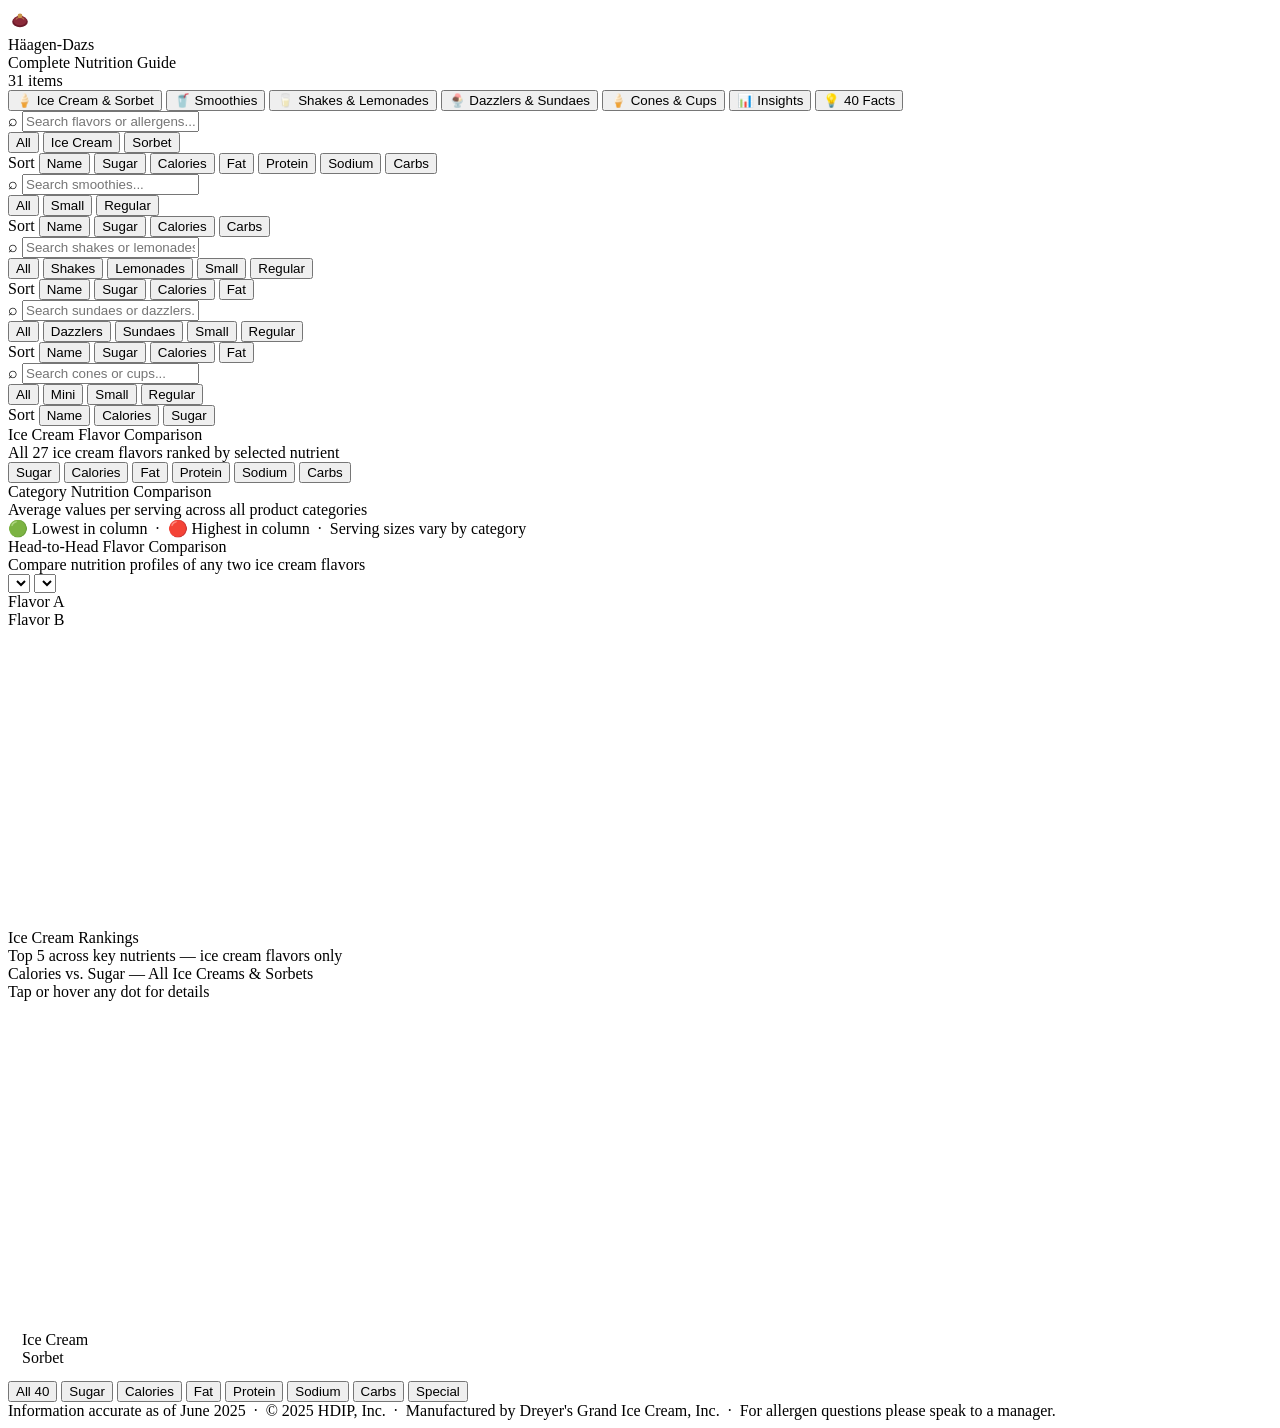
==== commit 246928e3: "structured" ====
--- a/index.html
+++ b/index.html
@@ -1,807 +1,304 @@
 <!DOCTYPE html>
 <html lang="en">
 <head>
-<meta charset="UTF-8">
-<meta name="viewport" content="width=device-width, initial-scale=1.0, maximum-scale=1.0, user-scalable=no">
-<title>Häagen-Dazs — Nutrition Guide</title>
-<link href="https://fonts.googleapis.com/css2?family=DM+Serif+Display:ital@0;1&family=DM+Sans:opsz,wght@9..40,300;9..40,400;9..40,500&display=swap" rel="stylesheet">
-<style>
-:root{--cream:#FAF7F2;--deep:#1A1008;--burgundy:#6B1A2A;--gold:#C8954A;--muted:#8A7E74;--border:rgba(106,26,42,0.13);--card-bg:#FFFFFF;--sg:#1D6B52;--sgb:#E8F5EF;--smb:#1A4A7A;--smbb:#E8F0FA;--shp:#4A1A7A;--shpb:#F0E8FA;--sua:#7A4A1A;--suab:#FAF0E8;--cot:#1A6B6B;--cotb:#E8F5F5;--leg:#4A7A1A;--legb:#F0FAE8}
-*{box-sizing:border-box;margin:0;padding:0;-webkit-tap-highlight-color:transparent}
-body{font-family:'DM Sans',sans-serif;background:var(--cream);color:var(--deep);min-height:100vh}
-
-/* HEADER */
-header{background:var(--burgundy);padding:13px 18px 11px;display:flex;align-items:center;justify-content:space-between;position:sticky;top:0;z-index:200;box-shadow:0 2px 16px rgba(106,26,42,.35)}
-.hb{display:flex;align-items:center;gap:11px}
-.hc{width:38px;height:38px;border-radius:50%;background:var(--cream);display:flex;align-items:center;justify-content:center;flex-shrink:0}
-.ht{font-family:'DM Serif Display',serif;font-size:19px;color:var(--cream)}
-.hs{font-size:10px;color:rgba(250,247,242,.6);letter-spacing:.08em;text-transform:uppercase}
-.hcount{font-size:12px;color:rgba(250,247,242,.75);text-align:right}
-
-/* TABS */
-.main-tabs{background:var(--burgundy);display:flex;overflow-x:auto;padding:0 18px;border-top:1px solid rgba(255,255,255,.1);-ms-overflow-style:none;scrollbar-width:none}
-.main-tabs::-webkit-scrollbar{display:none}
-.main-tab{padding:9px 16px;font-size:12px;font-weight:500;color:rgba(250,247,242,.6);background:transparent;border:none;border-bottom:3px solid transparent;cursor:pointer;white-space:nowrap;font-family:'DM Sans',sans-serif;transition:all .18s;flex-shrink:0}
-.main-tab:hover{color:rgba(250,247,242,.9)}
-.main-tab.active{color:var(--cream);border-bottom-color:var(--gold)}
-.tab-panel{display:none}.tab-panel.active{display:block}
-
-/* CONTROLS */
-.controls{background:var(--card-bg);border-bottom:1px solid var(--border);padding:11px 16px;display:flex;gap:9px;align-items:center;flex-wrap:wrap}
-.sw{flex:1;min-width:160px;position:relative}
-.si{position:absolute;left:10px;top:50%;transform:translateY(-50%);color:var(--muted);font-size:13px;pointer-events:none}
-input[type=text]{width:100%;padding:9px 9px 9px 31px;border:1.5px solid var(--border);border-radius:9px;font-family:'DM Sans',sans-serif;font-size:13px;color:var(--deep);background:var(--cream);outline:none;transition:border-color .2s}
-input[type=text]:focus{border-color:var(--burgundy)}
-input[type=text]::placeholder{color:var(--muted)}
-.filter-pills{display:flex;gap:6px;flex-wrap:wrap}
-.pill-btn{padding:7px 14px;border-radius:20px;border:1.5px solid var(--border);background:transparent;font-family:'DM Sans',sans-serif;font-size:12px;font-weight:500;color:var(--muted);cursor:pointer;transition:all .18s;white-space:nowrap}
-.pill-btn:active{transform:scale(.97)}
-.pa{background:var(--burgundy)!important;color:white!important;border-color:var(--burgundy)!important}
-.pic{background:#EEEDFE!important;color:#3C3489!important;border-color:#AFA9EC!important}
-.pso{background:var(--sgb)!important;color:var(--sg)!important;border-color:#9FE1CB!important}
-
-/* SORT BAR */
-.sort-bar{background:var(--cream);padding:8px 16px;display:flex;gap:6px;align-items:center;overflow-x:auto;border-bottom:1px solid var(--border);-ms-overflow-style:none;scrollbar-width:none}
-.sort-bar::-webkit-scrollbar{display:none}
-.sl{font-size:10px;color:var(--muted);text-transform:uppercase;letter-spacing:.08em;white-space:nowrap;margin-right:3px;flex-shrink:0}
-.sort-btn{padding:5px 13px;border-radius:16px;border:1.5px solid var(--border);background:white;font-family:'DM Sans',sans-serif;font-size:12px;color:var(--deep);cursor:pointer;white-space:nowrap;flex-shrink:0;transition:all .18s}
-.sort-btn.active{background:var(--gold);color:var(--deep);border-color:var(--gold);font-weight:500}
-.sort-btn:active{transform:scale(.97)}
-.rb{padding:7px 16px;font-size:12px;color:var(--muted)}
-.rb strong{color:var(--deep)}
-
-/* CARDS */
-.cards-grid{padding:0 12px 22px;display:grid;grid-template-columns:repeat(auto-fill,minmax(280px,1fr));gap:11px}
-.fc{background:var(--card-bg);border-radius:13px;border:1px solid var(--border);overflow:hidden}
-.fc:active{transform:scale(.99)}
-.fc.ic{border-top:3px solid var(--burgundy)}.fc.so{border-top:3px solid var(--sg)}.fc.sm{border-top:3px solid var(--smb)}.fc.sh{border-top:3px solid var(--shp)}.fc.su{border-top:3px solid var(--sua)}.fc.co{border-top:3px solid var(--cot)}.fc.le{border-top:3px solid var(--leg)}
-.ch{padding:11px 13px 8px;border-bottom:1px solid var(--border)}
-.ct{display:flex;justify-content:space-between;align-items:flex-start;gap:7px;margin-bottom:3px}
-.cn{font-family:'DM Serif Display',serif;font-size:15px;color:var(--deep);line-height:1.2}
-.tb{font-size:9px;font-weight:500;padding:2px 7px;border-radius:9px;white-space:nowrap;flex-shrink:0}
-.bic{background:#EEEDFE;color:#3C3489}.bso{background:var(--sgb);color:var(--sg)}.bsm{background:var(--smbb);color:var(--smb)}.bsh{background:var(--shpb);color:var(--shp)}.bsu{background:var(--suab);color:var(--sua)}.bco{background:var(--cotb);color:var(--cot)}.ble{background:var(--legb);color:var(--leg)}
-.cd{font-size:11px;color:var(--muted);line-height:1.4}
-.csz{font-size:9px;color:var(--gold);font-weight:500;margin-top:2px;text-transform:uppercase;letter-spacing:.05em}
-.sr{display:flex;align-items:center;justify-content:space-between;padding:8px 13px;background:#FAEEDA}
-.srl{font-size:10px;font-weight:500;color:#633806;text-transform:uppercase;letter-spacing:.05em}
-.srs{font-size:9px;color:#854F0B}
-.sbw{flex:1;margin:0 10px}
-.sbb{background:rgba(180,120,20,.2);border-radius:4px;height:5px}
-.sbf{height:5px;border-radius:4px;background:var(--gold)}
-.sv{font-size:18px;font-weight:500;color:#633806}
-.ng{display:grid;grid-template-columns:repeat(4,1fr)}
-.nc{padding:9px 5px;text-align:center;border-right:1px solid var(--border);border-bottom:1px solid var(--border)}
-.nc:nth-child(4n){border-right:none}.nc:nth-last-child(-n+4){border-bottom:none}
-.nv{font-size:15px;font-weight:500;color:var(--deep);line-height:1}
-.nv.hic{color:var(--burgundy)}.nv.hso{color:var(--sg)}.nv.hsm{color:var(--smb)}.nv.hsh{color:var(--shp)}.nv.hsu{color:var(--sua)}.nv.hco{color:var(--cot)}.nv.hle{color:var(--leg)}
-.nu{font-size:8px;color:var(--muted)}
-.nl{font-size:8px;color:var(--muted);margin-top:2px;text-transform:uppercase;letter-spacing:.04em}
-.cf{padding:6px 13px;display:flex;flex-wrap:wrap;gap:3px;border-top:1px solid var(--border)}
-.at{font-size:9px;padding:2px 6px;border-radius:6px;font-weight:500}
-.tgf{background:#EAF3DE;color:#27500A}.tko{background:#E6F1FB;color:#0C447C}.tnd{background:#FAEEDA;color:#633806}.tal{background:#FBEAF0;color:#72243E}.tif{background:#F1EFE8;color:#444441;font-size:8px}
-.es{text-align:center;padding:50px 20px;grid-column:1/-1;color:var(--muted)}
-
-/* INSIGHTS */
-.iw{padding:16px;display:flex;flex-direction:column;gap:20px}
-.icard{background:var(--card-bg);border-radius:14px;border:1px solid var(--border);overflow:hidden}
-.ihead{padding:14px 18px 12px;border-bottom:1px solid var(--border);display:flex;justify-content:space-between;align-items:center;flex-wrap:wrap;gap:8px}
-.ititle{font-family:'DM Serif Display',serif;font-size:17px;color:var(--deep)}
-.isub{font-size:11px;color:var(--muted);margin-top:2px}
-.ictrl{display:flex;gap:6px;flex-wrap:wrap}
-.ibtn{padding:5px 13px;border-radius:16px;border:1.5px solid var(--border);background:var(--cream);font-family:'DM Sans',sans-serif;font-size:11px;color:var(--muted);cursor:pointer;white-space:nowrap;transition:all .18s}
-.ibtn.active{background:var(--burgundy);color:white;border-color:var(--burgundy)}
-.ibody{padding:18px}
-.brow{display:flex;align-items:center;gap:10px;margin-bottom:6px}
-.bname{font-size:11px;color:var(--deep);width:170px;flex-shrink:0;text-align:right;white-space:nowrap;overflow:hidden;text-overflow:ellipsis}
-.btrack{flex:1;background:rgba(106,26,42,.08);border-radius:4px;height:20px;overflow:hidden}
-.bfill{height:100%;border-radius:4px;display:flex;align-items:center;justify-content:flex-end;padding-right:6px;transition:width .5s cubic-bezier(.4,0,.2,1)}
-.bfill span{font-size:10px;font-weight:500;color:white;white-space:nowrap}
-.bvo{font-size:11px;font-weight:500;color:var(--deep);width:34px;flex-shrink:0}
-.ctw{overflow-x:auto;-webkit-overflow-scrolling:touch}
-.ctbl{width:100%;border-collapse:collapse;font-size:12px;min-width:520px}
-.ctbl th{background:var(--burgundy);color:var(--cream);padding:9px 10px;text-align:left;font-weight:500;font-size:10px;text-transform:uppercase;letter-spacing:.06em;white-space:nowrap}
-.ctbl td{padding:9px 10px;border-bottom:1px solid var(--border);font-size:12px}
-.ctbl tr:last-child td{border-bottom:none}
-.ctbl tr:nth-child(even) td{background:rgba(250,247,242,.6)}
-.ctbl .ntd{text-align:right;font-weight:500}
-.ctbl .best{color:var(--sg);font-weight:500}.ctbl .worst{color:var(--burgundy);font-weight:500}
-.cdot{display:inline-block;width:8px;height:8px;border-radius:50%;margin-right:6px}
-.rw{display:flex;align-items:center;gap:5px;font-size:11px;color:var(--muted);margin-top:8px;flex-wrap:wrap}
-.rw .rdot{width:10px;height:10px;border-radius:50%;flex-shrink:0}
-.radarsel{display:flex;gap:10px;flex-wrap:wrap;justify-content:center;margin-bottom:12px}
-.rsel{padding:7px 12px;border-radius:9px;border:1.5px solid var(--border);font-family:'DM Sans',sans-serif;font-size:12px;color:var(--deep);background:var(--cream);outline:none;cursor:pointer;max-width:190px}
-.rleg{display:flex;gap:14px;flex-wrap:wrap;justify-content:center;margin-bottom:10px}
-.rli{display:flex;align-items:center;gap:5px;font-size:11px;color:var(--muted)}
-.rld{width:10px;height:10px;border-radius:50%;flex-shrink:0}
-.rg{padding:16px;display:grid;grid-template-columns:repeat(auto-fill,minmax(230px,1fr));gap:12px}
-.rcard{background:var(--card-bg);border-radius:12px;border:1px solid var(--border);overflow:hidden}
-.rct{padding:10px 14px 8px;background:var(--burgundy);color:var(--cream);font-size:12px;font-weight:500}
-.rcb{padding:8px 0}
-.ri{display:flex;align-items:center;gap:8px;padding:6px 14px;border-bottom:1px solid var(--border)}
-.ri:last-child{border-bottom:none}
-.rp{font-size:11px;font-weight:500;color:var(--muted);width:18px;flex-shrink:0}
-.rp.g{color:#B8860B}.rp.s{color:#888}.rp.b{color:#8B6040}
-.rn{font-size:12px;color:var(--deep);flex:1}
-.rv{font-size:13px;font-weight:500;color:var(--burgundy)}
-
-/* FACTS */
-.fc-ctrl{background:var(--card-bg);border-bottom:1px solid var(--border);padding:11px 16px;display:flex;gap:7px;flex-wrap:wrap}
-.ffb{padding:6px 14px;border-radius:18px;border:1.5px solid var(--border);background:transparent;font-family:'DM Sans',sans-serif;font-size:12px;font-weight:500;color:var(--muted);cursor:pointer;transition:all .18s;white-space:nowrap}
-.ffb.active{background:var(--burgundy);color:white;border-color:var(--burgundy)}
-.fg{padding:12px;display:flex;flex-direction:column;gap:9px}
-.fcard{background:var(--card-bg);border:1px solid var(--border);border-radius:11px;padding:12px 14px;display:flex;gap:11px;align-items:flex-start}
-.fnum{min-width:24px;height:24px;border-radius:50%;display:flex;align-items:center;justify-content:center;font-size:10px;font-weight:500;flex-shrink:0;margin-top:1px}
-.nsu{background:#FAEEDA;color:#633806}.nca{background:#FCEBEB;color:#791F1F}.nfa{background:#EEEDFE;color:#3C3489}.npr{background:#E1F5EE;color:#085041}.nso{background:#E6F1FB;color:#0C447C}.ncb{background:#FBEAF0;color:#72243E}.nsp{background:#F1EFE8;color:#444441}
-.fq{font-size:12px;font-weight:500;color:var(--deep);margin-bottom:4px;line-height:1.4}
-.fa{font-size:11px;color:var(--muted);line-height:1.55}
-.fa strong{color:var(--deep);font-weight:500}
-.fp{display:inline-block;font-size:9px;padding:1px 6px;border-radius:8px;font-weight:500;margin-left:5px;vertical-align:middle}
-.psu{background:#FAEEDA;color:#633806}.pca{background:#FCEBEB;color:#791F1F}.pfa{background:#EEEDFE;color:#3C3489}.ppr{background:#E1F5EE;color:#085041}.pso2{background:#E6F1FB;color:#0C447C}.pcb{background:#FBEAF0;color:#72243E}.psp{background:#F1EFE8;color:#444441}
-.fct{padding:5px 16px 2px;font-size:11px;color:var(--muted)}
-
-footer{text-align:center;padding:14px;font-size:10px;color:var(--muted);border-top:1px solid var(--border);margin-top:8px}
-@media(max-width:480px){.cards-grid{grid-template-columns:1fr;padding:0 10px 20px}.bname{width:110px;font-size:10px}.rg{grid-template-columns:1fr 1fr}}
-</style>
+  <meta charset="UTF-8">
+  <meta name="viewport" content="width=device-width, initial-scale=1.0, maximum-scale=1.0, user-scalable=no">
+  <title>Häagen-Dazs — Nutrition Guide</title>
+  <link rel="preconnect" href="https://fonts.googleapis.com">
+  <link rel="preconnect" href="https://fonts.gstatic.com" crossorigin>
+  <link href="https://fonts.googleapis.com/css2?family=DM+Serif+Display:ital@0;1&family=DM+Sans:opsz,wght@9..40,300;9..40,400;9..40,500&display=swap" rel="stylesheet">
+  <link rel="stylesheet" href="css/styles.css">
 </head>
 <body>
 
-<header>
-  <div class="hb">
-    <div class="hc">
-      <svg width="24" height="24" viewBox="0 0 40 40" fill="none">
-        <ellipse cx="20" cy="23" rx="13" ry="9" fill="#6B1A2A"/>
-        <ellipse cx="20" cy="21" rx="11" ry="8" fill="#8B2A3A"/>
-        <path d="M13 19 Q20 12 27 19" stroke="#C8954A" stroke-width="1.5" fill="none"/>
-        <circle cx="20" cy="13" r="4" fill="#C8954A"/>
-      </svg>
-    </div>
-    <div><div class="ht">Häagen-Dazs</div><div class="hs">Complete Nutrition Guide</div></div>
-  </div>
-  <div class="hcount" id="hcount">31 flavors</div>
-</header>
-
-<div class="main-tabs">
-  <button class="main-tab active" onclick="switchTab('ic',this)">🍦 Ice Cream & Sorbet</button>
-  <button class="main-tab" onclick="switchTab('sm',this)">🥤 Smoothies</button>
-  <button class="main-tab" onclick="switchTab('sh',this)">🥛 Shakes & Lemonades</button>
-  <button class="main-tab" onclick="switchTab('su',this)">🍨 Dazzlers & Sundaes</button>
-  <button class="main-tab" onclick="switchTab('co',this)">🍦 Cones & Cups</button>
-  <button class="main-tab" onclick="switchTab('ins',this)">📊 Insights</button>
-  <button class="main-tab" onclick="switchTab('facts',this)">💡 40 Facts</button>
-</div>
-
-<!-- ICE CREAM TAB -->
-<div class="tab-panel active" id="panel-ic">
-  <div class="controls">
-    <div class="sw"><span class="si">⌕</span><input type="text" id="ic-s" placeholder="Search flavors or allergens..." oninput="rIC()"></div>
-    <div class="filter-pills">
-      <button class="pill-btn pa" onclick="fIC('all',this)">All</button>
-      <button class="pill-btn" onclick="fIC('ic',this)">Ice Cream</button>
-      <button class="pill-btn" onclick="fIC('so',this)">Sorbet</button>
-    </div>
-  </div>
-  <div class="sort-bar"><span class="sl">Sort</span>
-    <button class="sort-btn active" onclick="sIC('name',this)">Name</button>
-    <button class="sort-btn" onclick="sIC('sugar',this)">Sugar</button>
-    <button class="sort-btn" onclick="sIC('calories',this)">Calories</button>
-    <button class="sort-btn" onclick="sIC('fat',this)">Fat</button>
-    <button class="sort-btn" onclick="sIC('protein',this)">Protein</button>
-    <button class="sort-btn" onclick="sIC('sodium',this)">Sodium</button>
-    <button class="sort-btn" onclick="sIC('carbs',this)">Carbs</button>
-  </div>
-  <div class="rb" id="ic-r"></div>
-  <div class="cards-grid" id="ic-g"></div>
-</div>
-
-<!-- SMOOTHIES TAB -->
-<div class="tab-panel" id="panel-sm">
-  <div class="controls">
-    <div class="sw"><span class="si">⌕</span><input type="text" id="sm-s" placeholder="Search smoothies..." oninput="rSM()"></div>
-    <div class="filter-pills">
-      <button class="pill-btn pa" onclick="fSM('all',this)">All</button>
-      <button class="pill-btn" onclick="fSM('small',this)">Small</button>
-      <button class="pill-btn" onclick="fSM('regular',this)">Regular</button>
-    </div>
-  </div>
-  <div class="sort-bar"><span class="sl">Sort</span>
-    <button class="sort-btn active" onclick="sSM('name',this)">Name</button>
-    <button class="sort-btn" onclick="sSM('sugar',this)">Sugar</button>
-    <button class="sort-btn" onclick="sSM('calories',this)">Calories</button>
-    <button class="sort-btn" onclick="sSM('carbs',this)">Carbs</button>
-  </div>
-  <div class="rb" id="sm-r"></div>
-  <div class="cards-grid" id="sm-g"></div>
-</div>
-
-<!-- SHAKES TAB -->
-<div class="tab-panel" id="panel-sh">
-  <div class="controls">
-    <div class="sw"><span class="si">⌕</span><input type="text" id="sh-s" placeholder="Search shakes or lemonades..." oninput="rSH()"></div>
-    <div class="filter-pills">
-      <button class="pill-btn pa" onclick="fSH('all',this)">All</button>
-      <button class="pill-btn" onclick="fSH('shake',this)">Shakes</button>
-      <button class="pill-btn" onclick="fSH('lemon',this)">Lemonades</button>
-      <button class="pill-btn" onclick="fSH('small',this)">Small</button>
-      <button class="pill-btn" onclick="fSH('regular',this)">Regular</button>
-    </div>
-  </div>
-  <div class="sort-bar"><span class="sl">Sort</span>
-    <button class="sort-btn active" onclick="sSH('name',this)">Name</button>
-    <button class="sort-btn" onclick="sSH('sugar',this)">Sugar</button>
-    <button class="sort-btn" onclick="sSH('calories',this)">Calories</button>
-    <button class="sort-btn" onclick="sSH('fat',this)">Fat</button>
-  </div>
-  <div class="rb" id="sh-r"></div>
-  <div class="cards-grid" id="sh-g"></div>
-</div>
-
-<!-- SUNDAES TAB -->
-<div class="tab-panel" id="panel-su">
-  <div class="controls">
-    <div class="sw"><span class="si">⌕</span><input type="text" id="su-s" placeholder="Search sundaes..." oninput="rSU()"></div>
-    <div class="filter-pills">
-      <button class="pill-btn pa" onclick="fSU('all',this)">All</button>
-      <button class="pill-btn" onclick="fSU('dazzler',this)">Dazzlers</button>
-      <button class="pill-btn" onclick="fSU('sundae',this)">Sundaes</button>
-      <button class="pill-btn" onclick="fSU('small',this)">Small</button>
-      <button class="pill-btn" onclick="fSU('regular',this)">Regular</button>
-    </div>
-  </div>
-  <div class="sort-bar"><span class="sl">Sort</span>
-    <button class="sort-btn active" onclick="sSU('name',this)">Name</button>
-    <button class="sort-btn" onclick="sSU('sugar',this)">Sugar</button>
-    <button class="sort-btn" onclick="sSU('calories',this)">Calories</button>
-    <button class="sort-btn" onclick="sSU('fat',this)">Fat</button>
-  </div>
-  <div class="rb" id="su-r"></div>
-  <div class="cards-grid" id="su-g"></div>
-</div>
-
-<!-- CONES TAB -->
-<div class="tab-panel" id="panel-co">
-  <div class="controls">
-    <div class="sw"><span class="si">⌕</span><input type="text" id="co-s" placeholder="Search cones or cups..." oninput="rCO()"></div>
-    <div class="filter-pills">
-      <button class="pill-btn pa" onclick="fCO('all',this)">All</button>
-      <button class="pill-btn" onclick="fCO('mini',this)">Mini</button>
-      <button class="pill-btn" onclick="fCO('small',this)">Small</button>
-      <button class="pill-btn" onclick="fCO('regular',this)">Regular</button>
-    </div>
-  </div>
-  <div class="sort-bar"><span class="sl">Sort</span>
-    <button class="sort-btn active" onclick="sCO('name',this)">Name</button>
-    <button class="sort-btn" onclick="sCO('calories',this)">Calories</button>
-    <button class="sort-btn" onclick="sCO('sugar',this)">Sugar</button>
-  </div>
-  <div class="rb" id="co-r"></div>
-  <div class="cards-grid" id="co-g"></div>
-</div>
-
-<!-- INSIGHTS TAB -->
-<div class="tab-panel" id="panel-ins">
-  <div class="iw">
-
-    <div class="icard">
-      <div class="ihead">
-        <div><div class="ititle">Ice Cream Flavor Comparison</div><div class="isub">All 27 ice cream flavors ranked by selected nutrient</div></div>
-        <div class="ictrl">
-          <button class="ibtn active" onclick="setBar('sugar',this)">Sugar</button>
-          <button class="ibtn" onclick="setBar('calories',this)">Calories</button>
-          <button class="ibtn" onclick="setBar('fat',this)">Fat</button>
-          <button class="ibtn" onclick="setBar('protein',this)">Protein</button>
-          <button class="ibtn" onclick="setBar('sodium',this)">Sodium</button>
-          <button class="ibtn" onclick="setBar('carbs',this)">Carbs</button>
-        </div>
-      </div>
-      <div class="ibody"><div id="barChart"></div></div>
-    </div>
-
-    <div class="icard">
-      <div class="ihead"><div><div class="ititle">Category Nutrition Comparison</div><div class="isub">Average values per serving across all product categories</div></div></div>
-      <div class="ibody" style="padding:0"><div class="ctw"><table class="ctbl" id="compTable"></table></div></div>
-      <div style="font-size:10px;color:var(--muted);padding:8px 16px">🟢 Lowest value in column &nbsp;·&nbsp; 🔴 Highest value in column &nbsp;·&nbsp; Serving sizes vary by category</div>
-    </div>
-
-    <div class="icard">
-      <div class="ihead"><div><div class="ititle">Head-to-Head Flavor Comparison</div><div class="isub">Compare nutrition profiles of any two ice cream flavors</div></div></div>
-      <div class="ibody">
-        <div class="radarsel"><select class="rsel" id="rA" onchange="drawRadar()"></select><select class="rsel" id="rB" onchange="drawRadar()"></select></div>
-        <div class="rleg"><div class="rli"><div class="rld" style="background:#6B1A2A"></div><span id="lA">Flavor A</span></div><div class="rli"><div class="rld" style="background:#C8954A"></div><span id="lB">Flavor B</span></div></div>
-        <canvas id="radarC" width="340" height="300" style="max-width:100%;display:block;margin:0 auto"></canvas>
-      </div>
-    </div>
-
-    <div class="icard">
-      <div class="ihead"><div><div class="ititle">Ice Cream Rankings</div><div class="isub">Top 5 across key nutrients — ice cream only</div></div></div>
-      <div class="rg" id="rankG"></div>
-    </div>
-
-    <div class="icard">
-      <div class="ihead"><div><div class="ititle">Calories vs. Sugar — All Ice Creams & Sorbets</div><div class="isub">Tap or hover any dot for details</div></div></div>
-      <div class="ibody" style="padding:10px 14px 14px">
-        <div style="position:relative">
-          <canvas id="scatterC" width="600" height="320" style="max-width:100%;display:block;border-radius:6px"></canvas>
-          <div id="sTip" style="position:absolute;background:rgba(26,16,8,.9);color:#FAF7F2;font-size:11px;padding:6px 10px;border-radius:7px;pointer-events:none;display:none;white-space:nowrap"></div>
-        </div>
-        <div class="rw">
-          <div class="rdot" style="background:var(--burgundy)"></div>Ice Cream
-          <div class="rdot" style="background:var(--sg);margin-left:8px"></div>Sorbet
-        </div>
-      </div>
-    </div>
-
-  </div>
-</div>
-
-<!-- FACTS TAB -->
-<div class="tab-panel" id="panel-facts">
-  <div class="fc-ctrl">
-    <button class="ffb active" onclick="fFacts('all',this)">All 40</button>
-    <button class="ffb" onclick="fFacts('sugar',this)">Sugar</button>
-    <button class="ffb" onclick="fFacts('cal',this)">Calories</button>
-    <button class="ffb" onclick="fFacts('fat',this)">Fat</button>
-    <button class="ffb" onclick="fFacts('prot',this)">Protein</button>
-    <button class="ffb" onclick="fFacts('sod',this)">Sodium</button>
-    <button class="ffb" onclick="fFacts('carbs',this)">Carbs</button>
-    <button class="ffb" onclick="fFacts('spec',this)">Special</button>
-  </div>
-  <div class="fct" id="fct"></div>
-  <div class="fg" id="fg"></div>
-</div>
-
-<footer>Information accurate as of June 2025 &nbsp;·&nbsp; © 2025 HDIP, Inc. &nbsp;·&nbsp; Manufactured by Dreyer's Grand Ice Cream, Inc. &nbsp;·&nbsp; For allergen questions please speak to a manager.</footer>
-
-<script>
-// ══════════════════════════════════════════
-//  DATA
-// ══════════════════════════════════════════
-const icData=[
-  {name:"Caramel Cone",type:"ic",cat:"Ice Cream",desc:"Caramel ice cream with chocolate covered cone pieces and caramel swirl",sz:"2/3 cup",calories:410,fat:26,satfat:17,chol:95,sodium:160,carbs:39,fiber:1,sugar:33,added:27,protein:5,gf:false,kosher:true,dairy:true,allergens:"Milk, Wheat, Egg, Soy"},
-  {name:"Midnight Cookies & Cream",type:"ic",cat:"Ice Cream",desc:"Chocolate ice cream with fudge and chocolate cookies",sz:"2/3 cup",calories:360,fat:20,satfat:12,chol:100,sodium:150,carbs:40,fiber:2,sugar:33,added:27,protein:7,gf:false,kosher:true,dairy:true,allergens:"Milk, Wheat, Egg",maySoy:true},
-  {name:"Vanilla Chocolate Chip",type:"ic",cat:"Ice Cream",desc:"Vanilla ice cream swirled with chocolate chips",sz:"2/3 cup",calories:360,fat:24,satfat:14,chol:95,sodium:85,carbs:33,fiber:1,sugar:28,added:25,protein:6,gf:true,kosher:true,dairy:true,allergens:"Milk, Egg"},
-  {name:"Dark Cherry Truffle",type:"ic",cat:"Ice Cream",desc:"Cherry vanilla ice cream swirled with cherry ribbons and soft cocoa truffles",sz:"2/3 cup",calories:330,fat:20,satfat:12,chol:90,sodium:55,carbs:33,fiber:1,sugar:31,added:25,protein:5,gf:true,kosher:true,dairy:true,allergens:"Milk, Egg, Soy"},
-  {name:"Brownies à la Mode",type:"ic",cat:"Ice Cream",desc:"Vanilla ice cream with chocolate brownies",sz:"2/3 cup",calories:340,fat:19,satfat:10,chol:85,sodium:135,carbs:37,fiber:1,sugar:29,added:25,protein:6,gf:false,kosher:true,dairy:true,allergens:"Milk, Wheat, Egg"},
-  {name:"Chocolate",type:"ic",cat:"Ice Cream",desc:"Pure, sweet cream combined with the finest cocoa",sz:"2/3 cup",calories:310,fat:21,satfat:12,chol:110,sodium:55,carbs:27,fiber:1,sugar:25,added:19,protein:6,gf:true,kosher:true,dairy:true,allergens:"Milk, Egg"},
-  {name:"Coffee",type:"ic",cat:"Ice Cream",desc:"Creamy ice cream blended with Brazilian coffee",sz:"2/3 cup",calories:320,fat:21,satfat:13,chol:105,sodium:65,carbs:26,fiber:0,sugar:25,added:18,protein:6,gf:true,kosher:true,dairy:true,allergens:"Milk, Egg"},
-  {name:"Coffee Chip",type:"ic",cat:"Ice Cream",desc:"Coffee ice cream with chocolaty chips",sz:"2/3 cup",calories:360,fat:23,satfat:15,chol:100,sodium:60,carbs:32,fiber:1,sugar:30,added:23,protein:6,gf:true,kosher:true,dairy:true,allergens:"Milk, Egg, Soy"},
-  {name:"Cookie Dough",type:"ic",cat:"Ice Cream",desc:"Vanilla ice cream with chunks of cookie dough and chocolaty chips",sz:"2/3 cup",calories:380,fat:22,satfat:13,chol:90,sodium:90,carbs:41,fiber:1,sugar:33,added:28,protein:5,gf:false,kosher:true,dairy:true,allergens:"Milk, Wheat, Egg, Soy"},
-  {name:"Cookies & Cream",type:"ic",cat:"Ice Cream",desc:"Vanilla ice cream with chocolate cookies",sz:"2/3 cup",calories:330,fat:21,satfat:13,chol:100,sodium:135,carbs:32,fiber:1,sugar:27,added:21,protein:5,gf:false,kosher:true,dairy:true,allergens:"Milk, Wheat, Egg"},
-  {name:"Irish Cream Brownie",type:"ic",cat:"Ice Cream",desc:"Irish Cream infused ice cream with chocolate brownie pieces and fudge swirl",sz:"2/3 cup",calories:360,fat:22,satfat:11,chol:85,sodium:120,carbs:38,fiber:1,sugar:31,added:26,protein:5,gf:false,kosher:true,dairy:true,allergens:"Milk, Egg, Wheat",alcohol:true},
-  {name:"Mint Chip",type:"ic",cat:"Ice Cream",desc:"Mint ice cream with chocolaty chips",sz:"2/3 cup",calories:370,fat:24,satfat:15,chol:100,sodium:85,carbs:34,fiber:1,sugar:29,added:25,protein:6,gf:true,kosher:true,dairy:true,allergens:"Milk, Egg, Soy"},
-  {name:"Belgian Chocolate",type:"ic",cat:"Ice Cream",desc:"Dark chocolate ice cream with Belgian chocolate shavings",sz:"2/3 cup",calories:400,fat:27,satfat:16,chol:100,sodium:50,carbs:39,fiber:3,sugar:34,added:29,protein:6,gf:true,kosher:true,dairy:true,allergens:"Milk, Egg, Soy"},
-  {name:"Butter Pecan",type:"ic",cat:"Ice Cream",desc:"Pure, sweet cream combined with roasted pecans",sz:"2/3 cup",calories:370,fat:27,satfat:12,chol:95,sodium:130,carbs:26,fiber:1,sugar:21,added:18,protein:6,gf:true,kosher:true,dairy:true,allergens:"Milk, Pecan, Egg"},
-  {name:"Dulce de Leche",type:"ic",cat:"Ice Cream",desc:"Caramel ice cream with caramel swirl",sz:"2/3 cup",calories:360,fat:21,satfat:14,chol:100,sodium:100,carbs:36,fiber:0,sugar:34,added:28,protein:6,gf:true,kosher:true,dairy:true,allergens:"Milk, Egg, Soy"},
-  {name:"White Choc Raspberry Truffle",type:"ic",cat:"Ice Cream",desc:"White chocolate ice cream with fudge truffles and a swirl of raspberry",sz:"2/3 cup",calories:360,fat:20,satfat:12,chol:90,sodium:80,carbs:40,fiber:1,sugar:36,added:33,protein:5,gf:true,kosher:true,dairy:true,allergens:"Milk, Egg, Soy"},
-  {name:"Peppermint Bark",type:"ic",cat:"Ice Cream",desc:"White chocolate ice cream with peppermint bark and candy pieces",sz:"2/3 cup",calories:370,fat:21,satfat:14,chol:90,sodium:60,carbs:39,fiber:0,sugar:37,added:32,protein:5,gf:true,kosher:true,dairy:true,allergens:"Milk, Egg, Soy"},
-  {name:"Pineapple Coconut",type:"ic",cat:"Ice Cream",desc:"Pure, sweet cream with pineapple chunks and coconut flavor",sz:"2/3 cup",calories:300,fat:17,satfat:10,chol:85,sodium:5,carbs:32,fiber:0,sugar:31,added:24,protein:4,gf:true,kosher:true,dairy:true,allergens:"Milk, Egg"},
-  {name:"Pistachio",type:"ic",cat:"Ice Cream",desc:"Roasted pistachio nuts gently mixed with pure sweet cream",sz:"2/3 cup",calories:360,fat:25,satfat:12,chol:100,sodium:130,carbs:27,fiber:1,sugar:22,added:18,protein:8,gf:true,kosher:true,dairy:true,allergens:"Milk, Pistachio, Egg"},
-  {name:"Pralines & Cream",type:"ic",cat:"Ice Cream",desc:"Vanilla ice cream with caramel swirl and praline pecans",sz:"2/3 cup",calories:340,fat:21,satfat:11,chol:95,sodium:140,carbs:31,fiber:0,sugar:29,added:23,protein:5,gf:false,kosher:true,dairy:true,allergens:"Milk, Pecan, Egg"},
-  {name:"Rocky Road",type:"ic",cat:"Ice Cream",desc:"Chocolate ice cream with marshmallow swirl and roasted almonds",sz:"2/3 cup",calories:380,fat:22,satfat:11,chol:90,sodium:70,carbs:40,fiber:2,sugar:32,added:26,protein:7,gf:true,kosher:true,dairy:true,allergens:"Milk, Almond, Egg"},
-  {name:"Rum Raisin",type:"ic",cat:"Ice Cream",desc:"Pure, sweet cream combined with rum-soaked raisins",sz:"2/3 cup",calories:320,fat:20,satfat:13,chol:85,sodium:65,carbs:29,fiber:0,sugar:26,added:15,protein:5,gf:true,kosher:true,dairy:true,allergens:"Milk, Egg"},
-  {name:"Salted Brown Butter Cookie",type:"ic",cat:"Ice Cream",desc:"Brown butter ice cream with milk chocolaty chips and cookie pieces with a touch of salt",sz:"2/3 cup",calories:360,fat:22,satfat:14,chol:90,sodium:100,carbs:37,fiber:1,sugar:33,added:28,protein:5,gf:false,kosher:true,dairy:true,allergens:"Milk, Wheat, Egg, Soy"},
-  {name:"Strawberry",type:"ic",cat:"Ice Cream",desc:"Pure, sweet cream combined with sun-ripened strawberries",sz:"2/3 cup",calories:300,fat:19,satfat:11,chol:90,sodium:60,carbs:29,fiber:1,sugar:28,added:20,protein:5,gf:true,kosher:true,dairy:true,allergens:"Milk, Egg"},
-  {name:"Vanilla",type:"ic",cat:"Ice Cream",desc:"Pure, sweet cream combined with Madagascar vanilla",sz:"2/3 cup",calories:320,fat:21,satfat:13,chol:95,sodium:75,carbs:26,fiber:0,sugar:25,added:18,protein:6,gf:true,kosher:true,dairy:true,allergens:"Milk, Egg"},
-  {name:"Vanilla Swiss Almond",type:"ic",cat:"Ice Cream",desc:"Vanilla ice cream with chocolate coated almonds",sz:"2/3 cup",calories:370,fat:25,satfat:13,chol:95,sodium:85,carbs:30,fiber:1,sugar:25,added:22,protein:7,gf:true,kosher:true,dairy:true,allergens:"Milk, Almond, Egg"},
-  {name:"NY Strawberry Cheesecake",type:"ic",cat:"Ice Cream",desc:"Velvety cheesecake ice cream with strawberry swirl and graham cracker crust",sz:"2/3 cup",calories:300,fat:20,satfat:12,chol:90,sodium:105,carbs:44,fiber:0,sugar:24,added:19,protein:4,gf:false,kosher:true,dairy:true,allergens:"Milk, Wheat, Egg"},
-  {name:"Mango",type:"so",cat:"Sorbet",desc:"Blended mangos pureed to create refreshing sorbet",sz:"2/3 cup",calories:200,fat:0,satfat:0,chol:0,sodium:5,carbs:50,fiber:2,sugar:44,added:40,protein:0,gf:true,kosher:true,dairy:false,allergens:"May contain Milk, Egg"},
-  {name:"Raspberry",type:"so",cat:"Sorbet",desc:"Blended raspberries pureed to create sweet but tangy sorbet",sz:"2/3 cup",calories:170,fat:0,satfat:0,chol:0,sodium:20,carbs:42,fiber:0,sugar:36,added:34,protein:0,gf:true,kosher:true,dairy:false,allergens:"May contain Milk, Egg"},
-  {name:"Strawberry",type:"so",cat:"Sorbet",desc:"Blended strawberries pureed to create refreshing sorbet",sz:"2/3 cup",calories:170,fat:0,satfat:0,chol:0,sodium:10,carbs:42,fiber:2,sugar:36,added:36,protein:0,gf:true,kosher:true,dairy:false,allergens:"May contain Milk, Egg"},
-  {name:"Summer Blueberry & Lemon",type:"so",cat:"Sorbet",desc:"Pacific Northwest blueberries blended with bright, zesty lemon",sz:"2/3 cup",calories:190,fat:0,satfat:0,chol:0,sodium:30,carbs:47,fiber:1,sugar:33,added:31,protein:0,gf:true,kosher:true,dairy:false,allergens:"May contain Milk, Egg"},
-];
-
-const smData=[
-  {name:"Strawberry Banana",base:"Ice Cream",size:"small",calories:380,fat:11,satfat:7,chol:50,sodium:50,carbs:67,fiber:2,sugar:56,protein:4},
-  {name:"Strawberry Banana",base:"Ice Cream",size:"regular",calories:520,fat:12,satfat:7,chol:50,sodium:50,carbs:100,fiber:5,sugar:79,protein:2},
-  {name:"Strawberry Banana",base:"Non-Dairy",size:"small",calories:310,fat:1,satfat:0,chol:0,sodium:15,carbs:75,fiber:3,sugar:62,protein:1},
-  {name:"Strawberry Banana",base:"Non-Dairy",size:"regular",calories:450,fat:1.5,satfat:0,chol:0,sodium:20,carbs:108,fiber:6,sugar:85,protein:4},
-  {name:"Wildberry",base:"Ice Cream",size:"small",calories:350,fat:12,satfat:7,chol:50,sodium:50,carbs:58,fiber:2,sugar:46,protein:4},
-  {name:"Wildberry",base:"Ice Cream",size:"regular",calories:410,fat:12,satfat:7,chol:50,sodium:50,carbs:73,fiber:2,sugar:58,protein:4},
-  {name:"Wildberry",base:"Non-Dairy",size:"small",calories:280,fat:1,satfat:0,chol:0,sodium:15,carbs:67,fiber:3,sugar:55,protein:1},
-  {name:"Wildberry",base:"Non-Dairy",size:"regular",calories:350,fat:1,satfat:0,chol:0,sodium:20,carbs:82,fiber:3,sugar:72,protein:5},
-  {name:"Aloha Mango",base:"Ice Cream",size:"small",calories:390,fat:11,satfat:7,chol:50,sodium:45,carbs:70,fiber:3,sugar:55,protein:5},
-  {name:"Aloha Mango",base:"Ice Cream",size:"regular",calories:450,fat:11,satfat:7,chol:50,sodium:10,carbs:85,fiber:4,sugar:68,protein:5},
-  {name:"Aloha Mango",base:"Non-Dairy",size:"small",calories:330,fat:0,satfat:0,chol:0,sodium:10,carbs:82,fiber:5,sugar:64,protein:2},
-  {name:"Aloha Mango",base:"Non-Dairy",size:"regular",calories:390,fat:0.5,satfat:0,chol:0,sodium:15,carbs:97,fiber:4,sugar:77,protein:2},
-  {name:"Pomegranate Berry",base:"Ice Cream",size:"small",calories:330,fat:11,satfat:7,chol:50,sodium:65,carbs:56,fiber:1,sugar:51,protein:4},
-  {name:"Pomegranate Berry",base:"Ice Cream",size:"regular",calories:390,fat:11,satfat:7,chol:50,sodium:70,carbs:71,fiber:1,sugar:65,protein:4},
-  {name:"Pomegranate Berry",base:"Non-Dairy",size:"small",calories:260,fat:0.5,satfat:0,chol:0,sodium:35,carbs:64,fiber:1,sugar:56,protein:1},
-  {name:"Pomegranate Berry",base:"Non-Dairy",size:"regular",calories:320,fat:0.5,satfat:0,chol:0,sodium:40,carbs:79,fiber:1,sugar:70,protein:1},
-  {name:"Tropical Raspberry",base:"Ice Cream",size:"small",calories:380,fat:11,satfat:7,chol:50,sodium:50,carbs:68,fiber:2,sugar:58,protein:4},
-  {name:"Tropical Raspberry",base:"Ice Cream",size:"regular",calories:480,fat:11,satfat:7,chol:50,sodium:55,carbs:91,fiber:2,sugar:77,protein:4},
-  {name:"Tropical Raspberry",base:"Non-Dairy",size:"small",calories:310,fat:0,satfat:0,chol:0,sodium:20,carbs:76,fiber:1,sugar:63,protein:1},
-  {name:"Tropical Raspberry",base:"Non-Dairy",size:"regular",calories:400,fat:0,satfat:0,chol:0,sodium:25,carbs:99,fiber:2,sugar:83,protein:1},
-  {name:"Strawberry Mango",base:"Ice Cream",size:"small",calories:385,fat:11,satfat:7,chol:50,sodium:47,carbs:68,fiber:2,sugar:56,protein:4},
-  {name:"Strawberry Mango",base:"Ice Cream",size:"regular",calories:485,fat:12,satfat:7,chol:50,sodium:50,carbs:95,fiber:5,sugar:70,protein:5},
-  {name:"Strawberry Mango",base:"Non-Dairy",size:"small",calories:320,fat:1,satfat:0,chol:0,sodium:12,carbs:79,fiber:3,sugar:65,protein:1},
-  {name:"Strawberry Mango",base:"Non-Dairy",size:"regular",calories:420,fat:0.5,satfat:0,chol:0,sodium:18,carbs:103,fiber:4,sugar:81,protein:2},
-];
-
-const shData=[
-  {name:"Ice Cream Shake",sub:"shake",size:"small",calories:570,fat:33,satfat:20,chol:140,sodium:135,carbs:61,fiber:0,sugar:53,protein:11},
-  {name:"Ice Cream Shake",sub:"shake",size:"regular",calories:730,fat:41,satfat:26,chol:150,sodium:150,carbs:80,fiber:0,sugar:66,protein:14},
-  {name:"Belgian Chocolate Shake",sub:"shake",size:"small",calories:890,fat:53,satfat:33,chol:185,sodium:210,carbs:90,fiber:5,sugar:75,protein:15},
-  {name:"Belgian Chocolate Shake",sub:"shake",size:"regular",calories:1100,fat:68,satfat:43,chol:235,sodium:240,carbs:107,fiber:6,sugar:90,protein:18},
-  {name:"Caramel Coffee Shake",sub:"shake",size:"small",calories:870,fat:52,satfat:33,chol:215,sodium:290,carbs:87,fiber:0,sugar:73,protein:15},
-  {name:"Caramel Coffee Shake",sub:"shake",size:"regular",calories:1100,fat:68,satfat:42,chol:280,sodium:350,carbs:112,fiber:0,sugar:95,protein:19},
-  {name:"Caramel Cone Shake",sub:"shake",size:"small",calories:870,fat:49,satfat:34,chol:155,sodium:420,carbs:93,fiber:0,sugar:72,protein:13},
-  {name:"Caramel Cone Shake",sub:"shake",size:"regular",calories:1110,fat:64,satfat:44,chol:200,sodium:420,carbs:118,fiber:0,sugar:91,protein:16},
-  {name:"Coffee Shake",sub:"shake",size:"small",calories:800,fat:52,satfat:32,chol:275,sodium:190,carbs:73,fiber:1,sugar:64,protein:18},
-  {name:"Coffee Shake",sub:"shake",size:"regular",calories:1040,fat:68,satfat:42,chol:275,sodium:230,carbs:96,fiber:1,sugar:84,protein:13},
-  {name:"Coffee Chip Shake",sub:"shake",size:"small",calories:780,fat:47,satfat:30,chol:170,sodium:200,carbs:78,fiber:0,sugar:65,protein:16},
-  {name:"Coffee Chip Shake",sub:"shake",size:"regular",calories:1010,fat:60,satfat:39,chol:220,sodium:240,carbs:101,fiber:1,sugar:83,protein:12},
-  {name:"Cookies & Cream Shake",sub:"shake",size:"small",calories:720,fat:42,satfat:25,chol:170,sodium:260,carbs:71,fiber:1,sugar:57,protein:15},
-  {name:"Cookies & Cream Shake",sub:"shake",size:"regular",calories:940,fat:55,satfat:33,chol:220,sodium:330,carbs:95,fiber:1,sugar:74,protein:14},
-  {name:"Dulce Shake",sub:"shake",size:"small",calories:800,fat:44,satfat:28,chol:185,sodium:250,carbs:86,fiber:0,sugar:73,protein:17},
-  {name:"Dulce Shake",sub:"shake",size:"regular",calories:1020,fat:57,satfat:37,chol:235,sodium:300,carbs:110,fiber:0,sugar:93,protein:16},
-  {name:"Mocha Shake",sub:"shake",size:"small",calories:810,fat:46,satfat:27,chol:280,sodium:160,carbs:82,fiber:2,sugar:68,protein:20},
-  {name:"Mocha Shake",sub:"shake",size:"regular",calories:1150,fat:72,satfat:45,chol:280,sodium:300,carbs:106,fiber:3,sugar:78,protein:13},
-  {name:"Pineapple Coconut Shake",sub:"shake",size:"small",calories:810,fat:46,satfat:27,chol:200,sodium:160,carbs:87,fiber:0,sugar:78,protein:15},
-  {name:"Pineapple Coconut Shake",sub:"shake",size:"regular",calories:1060,fat:60,satfat:36,chol:260,sodium:200,carbs:113,fiber:0,sugar:101,protein:16},
-  {name:"Raspberry Frozen Lemonade",sub:"lemon",size:"small",calories:320,fat:0,satfat:0,chol:0,sodium:30,carbs:82,fiber:0,sugar:68,protein:0},
-  {name:"Raspberry Frozen Lemonade",sub:"lemon",size:"regular",calories:410,fat:0,satfat:0,chol:0,sodium:40,carbs:102,fiber:0,sugar:89,protein:0},
-  {name:"Strawberry Frozen Lemonade",sub:"lemon",size:"small",calories:320,fat:0,satfat:0,chol:0,sodium:20,carbs:77,fiber:3,sugar:67,protein:1},
-  {name:"Strawberry Frozen Lemonade",sub:"lemon",size:"regular",calories:390,fat:0,satfat:0,chol:0,sodium:25,carbs:96,fiber:4,sugar:84,protein:1},
-  {name:"Strawberry Mango Lemonade",sub:"lemon",size:"small",calories:340,fat:0,satfat:0,chol:0,sodium:15,carbs:84,fiber:3,sugar:75,protein:0},
-  {name:"Strawberry Mango Lemonade",sub:"lemon",size:"regular",calories:420,fat:0.5,satfat:0,chol:0,sodium:20,carbs:105,fiber:4,sugar:93,protein:0},
-];
-
-const suData=[
-  {name:"Banana Split Dazzler",sub:"dazzler",size:"small",calories:540,fat:32,satfat:20,chol:130,sodium:105,carbs:57,fiber:3,sugar:43,protein:8},
-  {name:"Banana Split Dazzler",sub:"dazzler",size:"regular",calories:820,fat:48,satfat:30,chol:195,sodium:160,carbs:88,fiber:4,sugar:67,protein:12},
-  {name:"Cookies & Cream Dazzler",sub:"dazzler",size:"small",calories:570,fat:34,satfat:20,chol:130,sodium:270,carbs:60,fiber:2,sugar:44,protein:8},
-  {name:"Cookies & Cream Dazzler",sub:"dazzler",size:"regular",calories:850,fat:51,satfat:30,chol:195,sodium:390,carbs:87,fiber:2,sugar:66,protein:12},
-  {name:"Dulce de Leche Dazzler",sub:"dazzler",size:"small",calories:670,fat:33,satfat:22,chol:140,sodium:220,carbs:87,fiber:2,sugar:63,protein:9},
-  {name:"Dulce de Leche Dazzler",sub:"dazzler",size:"regular",calories:990,fat:50,satfat:32,chol:205,sodium:320,carbs:126,fiber:4,sugar:92,protein:15},
-  {name:"Midnight C&C Dazzler",sub:"dazzler",size:"small",calories:610,fat:37,satfat:24,chol:125,sodium:310,carbs:74,fiber:4,sugar:57,protein:7},
-  {name:"Midnight C&C Dazzler",sub:"dazzler",size:"regular",calories:900,fat:54,satfat:36,chol:185,sodium:450,carbs:107,fiber:5,sugar:82,protein:10},
-  {name:"Mint Chip Dazzler",sub:"dazzler",size:"small",calories:600,fat:37,satfat:25,chol:125,sodium:230,carbs:61,fiber:2,sugar:49,protein:9},
-  {name:"Mint Chip Dazzler",sub:"dazzler",size:"regular",calories:900,fat:56,satfat:37,chol:190,sodium:340,carbs:90,fiber:2,sugar:72,protein:13},
-  {name:"NY SC Dazzler",sub:"dazzler",size:"small",calories:540,fat:37,satfat:22,chol:150,sodium:200,carbs:70,fiber:2,sugar:37,protein:7},
-  {name:"NY SC Dazzler",sub:"dazzler",size:"regular",calories:820,fat:56,satfat:33,chol:220,sodium:290,carbs:105,fiber:2,sugar:56,protein:11},
-  {name:"Rocky Road Dazzler",sub:"dazzler",size:"small",calories:610,fat:35,satfat:18,chol:110,sodium:210,carbs:65,fiber:2,sugar:48,protein:10},
-  {name:"Rocky Road Dazzler",sub:"dazzler",size:"regular",calories:870,fat:51,satfat:27,chol:165,sodium:260,carbs:88,fiber:3,sugar:68,protein:14},
-  {name:"Hot Fudge Sundae",sub:"sundae",size:"small",calories:630,fat:40,satfat:23,chol:220,sodium:210,carbs:58,fiber:4,sugar:51,protein:12},
-  {name:"Hot Fudge Sundae",sub:"sundae",size:"regular",calories:950,fat:59,satfat:34,chol:330,sodium:320,carbs:85,fiber:1,sugar:75,protein:17},
-  {name:"Caramel Sundae",sub:"sundae",size:"small",calories:640,fat:39,satfat:23,chol:220,sodium:230,carbs:60,fiber:2,sugar:50,protein:11},
-  {name:"Caramel Sundae",sub:"sundae",size:"regular",calories:950,fat:59,satfat:34,chol:220,sodium:340,carbs:89,fiber:1,sugar:73,protein:16},
-];
-
-const coData=[
-  {name:"Waffle Cone",size:"mini",calR:"190-560",fat:"1-20",satfat:"0-9",chol:"0-185",sodium:"45-105",carbs:"38-56",fiber:"0-2",sugar:"23-25",protein:"1-7",cMin:190,cMax:560,sMin:23,sMax:25},
-  {name:"Waffle Cone",size:"small",calR:"250-500",fat:"1-38",satfat:"0-17",chol:"0-235",sodium:"65-180",carbs:"56-75",fiber:"1-3",sugar:"41-45",protein:"1-5",cMin:250,cMax:500,sMin:41,sMax:45},
-  {name:"Waffle Cone",size:"regular",calR:"340-710",fat:"1-57",satfat:"0-26",chol:"0-235",sodium:"80-260",carbs:"65-104",fiber:"1-3",sugar:"60-66",protein:"1-20",cMin:340,cMax:710,sMin:60,sMax:66},
-  {name:"Waffle Cone Dipped",size:"mini",calR:"300-470",fat:"6-24",satfat:"5-16",chol:"0-66",sodium:"40-65",carbs:"39-41",fiber:"1-3",sugar:"32-34",protein:"1-5",cMin:300,cMax:470,sMin:32,sMax:34},
-  {name:"Waffle Cone Dipped",size:"small",calR:"360-580",fat:"6-33",satfat:"5-22",chol:"0-100",sodium:"40-65",carbs:"39-55",fiber:"1-3",sugar:"32-41",protein:"1-5",cMin:360,cMax:580,sMin:32,sMax:41},
-  {name:"Waffle Cone Dipped",size:"regular",calR:"440-820",fat:"6-47",satfat:"5-31",chol:"0-150",sodium:"45-80",carbs:"52-55",fiber:"1-4",sugar:"44-46",protein:"1-7",cMin:440,cMax:820,sMin:44,sMax:46},
-  {name:"Sugar Cone",size:"mini",calR:"160-330",fat:"0-19",satfat:"0-9",chol:"0-80",sodium:"45-105",carbs:"26-44",fiber:"1-2",sugar:"21-23",protein:"1-7",cMin:160,cMax:330,sMin:21,sMax:23},
-  {name:"Sugar Cone",size:"small",calR:"220-470",fat:"0-30",satfat:"0-17",chol:"0-155",sodium:"65-180",carbs:"26-65",fiber:"1-2",sugar:"21-44",protein:"1-15",cMin:220,cMax:470,sMin:21,sMax:44},
-  {name:"Sugar Cone",size:"regular",calR:"310-680",fat:"0-57",satfat:"0-26",chol:"0-235",sodium:"80-260",carbs:"44-92",fiber:"1-3",sugar:"40-65",protein:"1-20",cMin:310,cMax:680,sMin:40,sMax:65},
-  {name:"Wafer Cone",size:"mini",calR:"140-310",fat:"0-19",satfat:"0-9",chol:"0-80",sodium:"30-90",carbs:"24-42",fiber:"0-2",sugar:"19-21",protein:"0-7",cMin:140,cMax:310,sMin:19,sMax:21},
-  {name:"Wafer Cone",size:"small",calR:"200-450",fat:"0-38",satfat:"0-17",chol:"0-155",sodium:"50-170",carbs:"42-61",fiber:"1-3",sugar:"38-42",protein:"0-13",cMin:200,cMax:450,sMin:38,sMax:42},
-  {name:"Wafer Cone",size:"regular",calR:"290-560",fat:"0-56",satfat:"0-26",chol:"0-235",sodium:"65-240",carbs:"40-90",fiber:"1-3",sugar:"34-62",protein:"0-19",cMin:290,cMax:560,sMin:34,sMax:62},
-  {name:"Cup",size:"mini",calR:"110-280",fat:"0-18",satfat:"0-11",chol:"0-65",sodium:"10-35",carbs:"26-28",fiber:"0-2",sugar:"23-24",protein:"0-4",cMin:110,cMax:280,sMin:23,sMax:24},
-  {name:"Cup",size:"small",calR:"170-420",fat:"0-27",satfat:"0-16",chol:"0-100",sodium:"15-50",carbs:"26-39",fiber:"0-2",sugar:"23-34",protein:"0-6",cMin:170,cMax:420,sMin:23,sMax:34},
-  {name:"Cup",size:"regular",calR:"260-630",fat:"0-41",satfat:"0-26",chol:"0-150",sodium:"25-75",carbs:"39-63",fiber:"0-4",sugar:"34-56",protein:"0-9",cMin:260,cMax:630,sMin:34,sMax:56},
-];
-
-const facts=[
-  // SUGAR
-  {cat:"sugar",q:"Which ice cream has the most sugar?",a:"<strong>Peppermint Bark</strong> leads all ice creams at <strong>37g sugar</strong> per serving. Among all products, <strong>Mango Sorbet</strong> tops the list at <strong>44g</strong>."},
-  {cat:"sugar",q:"Which ice cream has the least sugar?",a:"<strong>Butter Pecan</strong> is the lowest-sugar ice cream at <strong>21g</strong>, followed by <strong>Pistachio at 22g</strong> and <strong>NY Strawberry Cheesecake at 24g</strong>."},
-  {cat:"sugar",q:"Which sorbet has the most and least sugar?",a:"<strong>Mango Sorbet</strong> has the most sugar at <strong>44g</strong>. <strong>Summer Blueberry & Lemon Sorbet</strong> has the least at <strong>33g</strong>. Raspberry and Strawberry are in between at <strong>36g</strong> each."},
-  {cat:"sugar",q:"Which ice cream has the least added sugar?",a:"<strong>Rum Raisin</strong> has the lowest added sugars at just <strong>15g</strong> — significantly lower than most flavors which range from 18–33g."},
-  {cat:"sugar",q:"Which new flavors have the most sugar?",a:"Among the newly added flavors, <strong>Midnight Cookies & Cream</strong> and <strong>Caramel Cone</strong> are tied at <strong>33g sugar</strong>. <strong>Vanilla Chocolate Chip</strong> is the lightest of the three at <strong>28g sugar</strong>."},
-  {cat:"sugar",q:"Which chocolate ice cream has the least sugar?",a:"<strong>Chocolate</strong> (plain) has the least sugar among chocolate flavors at <strong>25g</strong>, compared to Midnight Cookies & Cream at 33g, Coffee Chip at 30g, and Belgian Chocolate at 34g."},
-  {cat:"sugar",q:"Which vanilla-based ice cream has the most sugar?",a:"<strong>Peppermint Bark</strong> (white chocolate base) tops at <strong>37g</strong>. Among classic vanilla flavors, <strong>Cookie Dough</strong> is highest at <strong>33g</strong>. New addition <strong>Vanilla Chocolate Chip</strong> is lighter at <strong>28g</strong>."},
-  {cat:"sugar",q:"Which ice cream has the most added sugar?",a:"<strong>White Choc Raspberry Truffle</strong> has the highest added sugars at <strong>33g</strong>, followed by <strong>Peppermint Bark at 32g</strong>. Rum Raisin is the lowest at just <strong>15g</strong> added sugar."},
-  // CALORIES
-  {cat:"cal",q:"Which ice cream has the most calories?",a:"<strong>Caramel Cone</strong> (newly added) is now the highest-calorie ice cream at <strong>410 calories</strong>, surpassing Belgian Chocolate at <strong>400 calories</strong>."},
-  {cat:"cal",q:"Which ice cream has the fewest calories?",a:"<strong>Chocolate</strong> has the fewest calories among ice creams at <strong>310 cal</strong>. All four sorbets are significantly lower at <strong>170–200 cal</strong>."},
-  {cat:"cal",q:"Which ice creams are under 320 calories?",a:"<strong>Chocolate (310)</strong>, <strong>Pineapple Coconut (300)</strong>, <strong>Strawberry (300)</strong>, and <strong>NY Strawberry Cheesecake (300)</strong> are all under 320 cal. The new Vanilla Chocolate Chip is 360 cal."},
-  {cat:"cal",q:"How do sorbets compare to ice creams in calories?",a:"Sorbets range from <strong>170–200 cal</strong>. Even the lowest-calorie ice cream (Chocolate, 310 cal) has over 50% more calories than the highest-calorie sorbet (Mango, 200 cal)."},
-  {cat:"cal",q:"Which shake has the most and fewest calories?",a:"<strong>Mocha Shake (regular)</strong> is highest at approximately <strong>1,150 cal</strong>. <strong>Ice Cream Shake (small)</strong> is the lightest shake at <strong>570 cal</strong>. Frozen Lemonades are much lower at <strong>320–420 cal</strong>."},
-  {cat:"cal",q:"Where does Caramel Cone rank among all ice creams?",a:"<strong>Caramel Cone at 410 cal</strong> is now the highest-calorie ice cream in the lineup, followed by <strong>Belgian Chocolate (400 cal)</strong>, <strong>Cookie Dough (380 cal)</strong>, and <strong>Rocky Road (380 cal)</strong>."},
-  // FAT
-  {cat:"fat",q:"Which ice cream has the most fat?",a:"<strong>Belgian Chocolate</strong> and <strong>Butter Pecan</strong> tie at <strong>27g fat</strong>. <strong>Caramel Cone</strong> is close behind at <strong>26g</strong>. Belgian Chocolate also has the highest sat fat at <strong>16g</strong>."},
-  {cat:"fat",q:"Which ice cream has the least fat?",a:"<strong>Brownies à la Mode</strong> has the least fat at <strong>19g</strong>. All four sorbets are completely <strong>fat-free (0g)</strong>. New flavor Midnight Cookies & Cream has a moderate <strong>20g fat</strong>."},
-  {cat:"fat",q:"Which flavors are completely fat-free?",a:"All four sorbets — <strong>Mango, Raspberry, Strawberry,</strong> and <strong>Summer Blueberry & Lemon</strong> — have <strong>0g fat</strong>. Frozen Lemonades are also fat-free."},
-  {cat:"fat",q:"Which ice cream has the highest saturated fat?",a:"<strong>Belgian Chocolate</strong> leads with <strong>16g sat fat</strong> (80% DV). <strong>Caramel Cone</strong> has the second highest at <strong>17g</strong> — the highest saturated fat of any ice cream in the lineup."},
-  {cat:"fat",q:"Which new ice cream has the most fat?",a:"<strong>Caramel Cone</strong> has the most fat of the three new flavors at <strong>26g total fat / 17g sat fat</strong>. Vanilla Chocolate Chip has <strong>24g total fat</strong> and Midnight Cookies & Cream has <strong>20g total fat</strong>."},
-  // PROTEIN
-  {cat:"prot",q:"Which ice cream has the most protein?",a:"<strong>Pistachio</strong> leads all ice creams with <strong>8g protein</strong>. <strong>Midnight Cookies & Cream</strong> (new) and <strong>Rocky Road</strong> follow at <strong>7g</strong>. Vanilla Swiss Almond also hits <strong>7g</strong>."},
-  {cat:"prot",q:"Which ice cream has the least protein?",a:"<strong>Pineapple Coconut</strong> and <strong>NY Strawberry Cheesecake</strong> are lowest at <strong>4g</strong>. All sorbets have <strong>0g protein</strong>. New flavor Caramel Cone is low at just <strong>5g</strong>."},
-  {cat:"prot",q:"Do sorbets provide any protein?",a:"No — all four sorbets have <strong>0g protein</strong>. Customers looking for protein should choose ice cream, with <strong>Pistachio (8g)</strong> and <strong>Midnight Cookies & Cream (7g)</strong> being top picks."},
-  {cat:"prot",q:"Which smoothie has the most protein?",a:"<strong>Wildberry (Non-Dairy, regular)</strong> tops at <strong>5g protein</strong>. Most smoothies range from 1–5g. For higher protein, ice cream is a better choice."},
-  // SODIUM
-  {cat:"sod",q:"Which ice cream has the most sodium?",a:"<strong>Pralines & Cream</strong> has the highest sodium at <strong>140mg</strong>, followed by <strong>Brownies à la Mode</strong> and <strong>Cookies & Cream</strong> at <strong>135mg</strong>. New addition <strong>Caramel Cone</strong> has <strong>160mg</strong> — now the highest in the lineup."},
-  {cat:"sod",q:"Which ice cream has the least sodium?",a:"<strong>Pineapple Coconut</strong> has the lowest sodium at just <strong>5mg</strong>. <strong>Mango Sorbet</strong> matches it at <strong>5mg</strong>. The new <strong>Vanilla Chocolate Chip</strong> is also fairly low at <strong>85mg</strong>."},
-  {cat:"sod",q:"Which shake has the most sodium?",a:"<strong>Caramel Cone Shake</strong> has the highest sodium of all shakes at <strong>420mg</strong> for both sizes — important to flag for sodium-conscious customers."},
-  {cat:"sod",q:"Which sorbet has the most sodium?",a:"<strong>Summer Blueberry & Lemon Sorbet</strong> has the most sodium among sorbets at <strong>30mg</strong> — still very low compared to most ice creams."},
-  // CARBS
-  {cat:"carbs",q:"Which ice cream has the most carbohydrates?",a:"<strong>NY Strawberry Cheesecake</strong> has the most carbs among ice creams at <strong>44g</strong>. Among all products, <strong>Mango Sorbet</strong> tops out at <strong>50g carbs</strong>."},
-  {cat:"carbs",q:"Which ice cream has the fewest carbohydrates?",a:"<strong>Vanilla</strong>, <strong>Coffee</strong>, and <strong>Butter Pecan</strong> are lowest at <strong>26g carbs</strong> each. New addition <strong>Vanilla Chocolate Chip</strong> is similarly light at <strong>33g</strong>."},
-  {cat:"carbs",q:"Which ice cream has the most fiber?",a:"<strong>Belgian Chocolate</strong> leads with <strong>3g fiber</strong>. <strong>Midnight Cookies & Cream</strong> (new) has <strong>2g fiber</strong>, same as Rocky Road and Dark Cherry Truffle."},
-  {cat:"carbs",q:"Which frozen lemonade has the most carbs?",a:"<strong>Strawberry Mango Frozen Lemonade (regular)</strong> tops at <strong>105g carbs</strong>. All frozen lemonades are high in carbs due to their natural sugar content."},
-  {cat:"carbs",q:"Which sorbet has the most and least carbs?",a:"<strong>Mango Sorbet</strong> tops at <strong>50g carbs</strong>. <strong>Raspberry</strong> and <strong>Strawberry Sorbet</strong> are lowest at <strong>42g</strong> each. All have 0g fat."},
-  // SPECIAL
-  {cat:"spec",q:"Which flavors are non-dairy / vegan-friendly?",a:"All four sorbets are <strong>non-dairy</strong>: Mango, Raspberry, Strawberry, and Summer Blueberry & Lemon. All smoothies also come in a <strong>Non-Dairy base</strong> option. The three new ice creams are all dairy-based."},
-  {cat:"spec",q:"Which ice creams are gluten-free?",a:"GF confirmed: <strong>Chocolate, Coffee, Coffee Chip, Dark Cherry Truffle, Mint Chip, Belgian Chocolate, Butter Pecan, Dulce de Leche, Pineapple Coconut, Pistachio, Rocky Road, Rum Raisin, Strawberry, Vanilla, Vanilla Swiss Almond,</strong> and new addition <strong>Vanilla Chocolate Chip</strong>. NOT GF: Caramel Cone, Midnight Cookies & Cream, and any flavor with cookies, brownies, or graham crust."},
-  {cat:"spec",q:"Which flavor contains alcohol?",a:"<strong>Irish Cream Brownie</strong> is the only ice cream containing alcohol — noted as <strong>less than 0.5% by volume</strong>. Still Kosher OU-D certified. Always flag for customers with alcohol-related restrictions."},
-  {cat:"spec",q:"What is the best option for low sugar AND low calorie?",a:"<strong>Raspberry Sorbet (170 cal, 36g sugar)</strong> or <strong>Strawberry Sorbet (170 cal, 36g sugar)</strong> are the best overall. Among ice creams, <strong>Butter Pecan</strong> offers the lowest sugar at <strong>21g</strong> with <strong>370 cal</strong>."},
-  {cat:"spec",q:"Which ice cream is best for high protein + low sugar?",a:"<strong>Pistachio</strong> is the top pick — highest protein at <strong>8g</strong> and low sugar at <strong>22g</strong>. <strong>Midnight Cookies & Cream</strong> (new) is notable with <strong>7g protein</strong>. <strong>Butter Pecan</strong> has the lowest sugar at <strong>21g</strong> with <strong>6g protein</strong>."},
-  {cat:"spec",q:"Which Dazzler has the least calories?",a:"<strong>NY SC Dazzler (small, 540 cal)</strong> and <strong>Banana Split Dazzler (small, 540 cal)</strong> are tied as the lightest Dazzlers. The heaviest is <strong>Dulce de Leche Dazzler (regular) at 990 cal</strong>."},
-  {cat:"spec",q:"Tell me about the 3 new ice cream flavors.",a:"Three new flavors were added: <strong>Caramel Cone</strong> (410 cal, 26g fat, 33g sugar — the highest calorie IC now), <strong>Midnight Cookies & Cream</strong> (360 cal, 20g fat, 33g sugar, 7g protein — great protein!), and <strong>Vanilla Chocolate Chip</strong> (360 cal, 24g fat, 28g sugar — GF and the lightest of the three)."},
-  {cat:"spec",q:"Do smoothies have more sugar than ice creams?",a:"Yes — significantly more. A regular Strawberry Banana smoothie has <strong>79–85g sugar</strong>, compared to ice cream servings which range from <strong>21–37g</strong>. The large volume of fruit drives the sugar content much higher in smoothies."},
-];
-
-// ══════════════════════════════════════════
-//  HELPERS
-// ══════════════════════════════════════════
-const CM={ic:{c:'ic',h:'hic',b:'bic',l:'Ice Cream'},so:{c:'so',h:'hso',b:'bso',l:'Sorbet'},sm:{c:'sm',h:'hsm',b:'bsm',l:'Smoothie'},sh:{c:'sh',h:'hsh',b:'bsh',l:'Shake'},le:{c:'le',h:'hle',b:'ble',l:'Lemonade'},su:{c:'su',h:'hsu',b:'bsu',l:'Dazzler'},sd:{c:'su',h:'hsu',b:'bsu',l:'Sundae'},co:{c:'co',h:'hco',b:'bco',l:'Cone/Cup'}};
-function sb(v,mx){const p=Math.min(100,Math.round(v/mx*100));return`<div class="sbb"><div class="sbf" style="width:${p}%"></div></div>`;}
-function mkCard(d,t,szL,mx){
-  const m=CM[t]||CM.ic;
-  const tags=[];
-  if(d.gf)tags.push('<span class="at tgf">GF</span>');
-  if(d.kosher)tags.push('<span class="at tko">Kosher OU-D</span>');
-  if(d.dairy===false)tags.push('<span class="at tnd">Non-Dairy</span>');
-  if(d.alcohol)tags.push('<span class="at tal">&lt;0.5% Alc</span>');
-  if(d.maySoy)tags.push('<span class="at tif">May contain Soy</span>');
-  if(d.allergens)tags.push(`<span class="at tif">${d.allergens}</span>`);
-  const sv=typeof d.sugar==='number'?d.sugar:d.sMin;
-  return`<div class="fc ${m.c}">
-    <div class="ch"><div class="ct"><div class="cn">${d.name}</div><span class="tb ${m.b}">${m.l}</span></div>${d.desc?`<div class="cd">${d.desc}</div>`:''}${d.base?`<div class="cd">${d.base} base</div>`:''}<div class="csz">${szL||''}</div></div>
-    <div class="sr"><div><div class="srl">Sugar</div>${d.added?`<div class="srs">Added: ${d.added}g</div>`:''}</div><div class="sbw">${sb(sv,mx)}</div><div class="sv">${typeof d.sugar==='number'?d.sugar+'g':d.sMin+'-'+d.sMax+'g'}</div></div>
-    <div class="ng">
-      <div class="nc"><div class="nv ${m.h}">${typeof d.calories==='number'?d.calories:d.cMin+'-'+d.cMax}</div><div class="nl">Cal</div></div>
-      <div class="nc"><div class="nv">${d.fat}<span class="nu">g</span></div><div class="nl">Fat</div></div>
-      <div class="nc"><div class="nv">${d.satfat}<span class="nu">g</span></div><div class="nl">Sat Fat</div></div>
-      <div class="nc"><div class="nv">${d.protein}<span class="nu">g</span></div><div class="nl">Protein</div></div>
-      <div class="nc"><div class="nv">${d.carbs}<span class="nu">g</span></div><div class="nl">Carbs</div></div>
-      <div class="nc"><div class="nv">${d.fiber}<span class="nu">g</span></div><div class="nl">Fiber</div></div>
-      <div class="nc"><div class="nv">${d.chol}<span class="nu">mg</span></div><div class="nl">Chol</div></div>
-      <div class="nc"><div class="nv">${d.sodium}<span class="nu">mg</span></div><div class="nl">Sodium</div></div>
-    </div>
-    ${tags.length?`<div class="cf">${tags.join('')}</div>`:''}
-  </div>`;
-}
-function mkConeCard(d){
-  const m=CM.co;
-  return`<div class="fc ${m.c}">
-    <div class="ch"><div class="ct"><div class="cn">${d.name}</div><span class="tb ${m.b}">${m.l}</span></div><div class="csz">${d.size.charAt(0).toUpperCase()+d.size.slice(1)} size</div></div>
-    <div class="sr"><div><div class="srl">Sugar Range</div><div class="srs">depends on flavor chosen</div></div><div class="sbw">${sb(d.sMax,110)}</div><div class="sv">${d.sMin}–${d.sMax}g</div></div>
-    <div class="ng">
-      <div class="nc"><div class="nv ${m.h}" style="font-size:11px">${d.calR}</div><div class="nl">Cal</div></div>
-      <div class="nc"><div class="nv" style="font-size:11px">${d.fat}g</div><div class="nl">Fat</div></div>
-      <div class="nc"><div class="nv" style="font-size:11px">${d.satfat}g</div><div class="nl">Sat Fat</div></div>
-      <div class="nc"><div class="nv" style="font-size:11px">${d.protein}g</div><div class="nl">Protein</div></div>
-      <div class="nc"><div class="nv" style="font-size:11px">${d.carbs}g</div><div class="nl">Carbs</div></div>
-      <div class="nc"><div class="nv" style="font-size:11px">${d.fiber}g</div><div class="nl">Fiber</div></div>
-      <div class="nc"><div class="nv" style="font-size:11px">${d.chol}mg</div><div class="nl">Chol</div></div>
-      <div class="nc"><div class="nv" style="font-size:11px">${d.sodium}mg</div><div class="nl">Sodium</div></div>
-    </div>
-    <div class="cf"><span class="at tif">Ranges vary depending on ice cream flavor chosen</span></div>
-  </div>`;
-}
-
-// ══════════════════════════════════════════
-//  TAB RENDERS
-// ══════════════════════════════════════════
-let icF='all',icSk='name',icD=1;
-function fIC(f,b){icF=f;document.querySelectorAll('#panel-ic .pill-btn').forEach(x=>x.className='pill-btn');b.className='pill-btn '+(f==='all'?'pa':f==='ic'?'pic':'pso');rIC();}
-function sIC(k,b){if(icSk===k)icD*=-1;else{icSk=k;icD=1;}document.querySelectorAll('#panel-ic .sort-btn').forEach(x=>x.classList.remove('active'));b.classList.add('active');rIC();}
-function rIC(){
-  const q=document.getElementById('ic-s').value.toLowerCase();
-  let r=icData.filter(d=>(icF==='all'||(icF==='ic'&&d.type==='ic')||(icF==='so'&&d.type==='so'))&&(!q||d.name.toLowerCase().includes(q)||(d.allergens||'').toLowerCase().includes(q)));
-  r.sort((a,b)=>icD*(typeof a[icSk]==='string'?a[icSk].localeCompare(b[icSk]):a[icSk]-b[icSk]));
-  const mx=Math.max(...r.map(d=>d.sugar));
-  document.getElementById('ic-g').innerHTML=r.length?r.map(d=>mkCard(d,d.type,'2/3 cup serving',mx)).join(''):'<div class="es"><p>No flavors found.</p></div>';
-  document.getElementById('ic-r').innerHTML=`Showing <strong>${r.length}</strong> of ${icData.length} flavors`;
-}
-
-let smF='all',smSk='name',smD=1;
-function fSM(f,b){smF=f;document.querySelectorAll('#panel-sm .pill-btn').forEach(x=>x.className='pill-btn');b.className='pill-btn pa';rSM();}
-function sSM(k,b){if(smSk===k)smD*=-1;else{smSk=k;smD=1;}document.querySelectorAll('#panel-sm .sort-btn').forEach(x=>x.classList.remove('active'));b.classList.add('active');rSM();}
-function rSM(){
-  const q=document.getElementById('sm-s').value.toLowerCase();
-  let r=smData.filter(d=>(smF==='all'||(smF==='small'&&d.size==='small')||(smF==='regular'&&d.size==='regular'))&&(!q||d.name.toLowerCase().includes(q)||d.base.toLowerCase().includes(q)));
-  r.sort((a,b)=>{if(smSk==='name'){const n=a.name.localeCompare(b.name);return n!==0?smD*n:smD*(a.calories-b.calories);}return smD*(a[smSk]-b[smSk]);});
-  const mx=Math.max(...r.map(d=>d.sugar));
-  document.getElementById('sm-g').innerHTML=r.length?r.map(d=>mkCard(d,'sm',`${d.size.charAt(0).toUpperCase()+d.size.slice(1)} · ${d.base} base`,mx)).join(''):'<div class="es"><p>No smoothies found.</p></div>';
-  document.getElementById('sm-r').innerHTML=`Showing <strong>${r.length}</strong> of ${smData.length}`;
-}
-
-let shF='all',shSk='name',shD=1;
-function fSH(f,b){shF=f;document.querySelectorAll('#panel-sh .pill-btn').forEach(x=>x.className='pill-btn');b.className='pill-btn pa';rSH();}
-function sSH(k,b){if(shSk===k)shD*=-1;else{shSk=k;shD=1;}document.querySelectorAll('#panel-sh .sort-btn').forEach(x=>x.classList.remove('active'));b.classList.add('active');rSH();}
-function rSH(){
-  const q=document.getElementById('sh-s').value.toLowerCase();
-  let r=shData.filter(d=>(shF==='all'||(shF==='shake'&&d.sub==='shake')||(shF==='lemon'&&d.sub==='lemon')||(shF==='small'&&d.size==='small')||(shF==='regular'&&d.size==='regular'))&&(!q||d.name.toLowerCase().includes(q)));
-  r.sort((a,b)=>{if(shSk==='name'){const n=a.name.localeCompare(b.name);return n!==0?shD*n:shD*(a.calories-b.calories);}return shD*(a[shSk]-b[shSk]);});
-  const mx=Math.max(...r.map(d=>d.sugar));
-  document.getElementById('sh-g').innerHTML=r.length?r.map(d=>mkCard(d,d.sub==='lemon'?'le':'sh',d.size.charAt(0).toUpperCase()+d.size.slice(1),mx)).join(''):'<div class="es"><p>No items found.</p></div>';
-  document.getElementById('sh-r').innerHTML=`Showing <strong>${r.length}</strong> of ${shData.length}`;
-}
-
-let suF='all',suSk='name',suD=1;
-function fSU(f,b){suF=f;document.querySelectorAll('#panel-su .pill-btn').forEach(x=>x.className='pill-btn');b.className='pill-btn pa';rSU();}
-function sSU(k,b){if(suSk===k)suD*=-1;else{suSk=k;suD=1;}document.querySelectorAll('#panel-su .sort-btn').forEach(x=>x.classList.remove('active'));b.classList.add('active');rSU();}
-function rSU(){
-  const q=document.getElementById('su-s').value.toLowerCase();
-  let r=suData.filter(d=>(suF==='all'||(suF==='dazzler'&&d.sub==='dazzler')||(suF==='sundae'&&d.sub==='sundae')||(suF==='small'&&d.size==='small')||(suF==='regular'&&d.size==='regular'))&&(!q||d.name.toLowerCase().includes(q)));
-  r.sort((a,b)=>{if(suSk==='name'){const n=a.name.localeCompare(b.name);return n!==0?suD*n:suD*(a.calories-b.calories);}return suD*(a[suSk]-b[suSk]);});
-  const mx=Math.max(...r.map(d=>d.sugar));
-  document.getElementById('su-g').innerHTML=r.length?r.map(d=>mkCard(d,d.sub==='sundae'?'sd':'su',d.size.charAt(0).toUpperCase()+d.size.slice(1),mx)).join(''):'<div class="es"><p>No items found.</p></div>';
-  document.getElementById('su-r').innerHTML=`Showing <strong>${r.length}</strong> of ${suData.length}`;
-}
-
-let coF='all',coSk='name',coD=1;
-function fCO(f,b){coF=f;document.querySelectorAll('#panel-co .pill-btn').forEach(x=>x.className='pill-btn');b.className='pill-btn pa';rCO();}
-function sCO(k,b){if(coSk===k)coD*=-1;else{coSk=k;coD=1;}document.querySelectorAll('#panel-co .sort-btn').forEach(x=>x.classList.remove('active'));b.classList.add('active');rCO();}
-function rCO(){
-  const q=document.getElementById('co-s').value.toLowerCase();
-  let r=coData.filter(d=>(coF==='all'||(coF==='mini'&&d.size==='mini')||(coF==='small'&&d.size==='small')||(coF==='regular'&&d.size==='regular'))&&(!q||d.name.toLowerCase().includes(q)));
-  r.sort((a,b)=>{if(coSk==='name'){const n=a.name.localeCompare(b.name);return n!==0?coD*n:coD*(a.cMin-b.cMin);}if(coSk==='calories')return coD*(a.cMin-b.cMin);if(coSk==='sugar')return coD*(a.sMin-b.sMin);return 0;});
-  document.getElementById('co-g').innerHTML=r.length?r.map(d=>mkConeCard(d)).join(''):'<div class="es"><p>No items found.</p></div>';
-  document.getElementById('co-r').innerHTML=`Showing <strong>${r.length}</strong> of ${coData.length}`;
-}
-
-// ══════════════════════════════════════════
-//  INSIGHTS
-// ══════════════════════════════════════════
-const icOnly=icData.filter(d=>d.type==='ic');
-let barM='sugar';
-
-function setBar(m,b){barM=m;document.querySelectorAll('.ibtn').forEach(x=>x.classList.remove('active'));b.classList.add('active');drawBar();}
-function drawBar(){
-  const units={sugar:'g',calories:'cal',fat:'g',protein:'g',sodium:'mg',carbs:'g'};
-  const sorted=[...icOnly].sort((a,b)=>b[barM]-a[barM]);
-  const mx=sorted[0][barM];
-  document.getElementById('barChart').innerHTML=sorted.map((d,i)=>{
-    const pct=Math.round(d[barM]/mx*100);
-    const h=340+Math.round(i/sorted.length*55);
-    const l=28+Math.round(i/sorted.length*14);
-    const col=`hsl(${h},65%,${l}%)`;
-    return`<div class="brow"><div class="bname" title="${d.name}">${d.name}</div><div class="btrack"><div class="bfill" style="width:${pct}%;background:${col}"><span>${d[barM]}${units[barM]}</span></div></div><div class="bvo" style="color:${col}">${d[barM]}</div></div>`;
-  }).join('');
-}
-
-function buildCompTable(){
-  const cats=[
-    {l:'🍦 Ice Cream (avg)',data:icOnly,dot:'#6B1A2A'},
-    {l:'🍧 Sorbet (avg)',data:icData.filter(d=>d.type==='so'),dot:'#1D6B52'},
-    {l:'🥤 Smoothie (sm IC)',data:smData.filter(d=>d.size==='small'&&d.base==='Ice Cream'),dot:'#1A4A7A'},
-    {l:'🥛 Shake (small)',data:shData.filter(d=>d.sub==='shake'&&d.size==='small'),dot:'#4A1A7A'},
-    {l:'🍋 Lemonade (small)',data:shData.filter(d=>d.sub==='lemon'&&d.size==='small'),dot:'#4A7A1A'},
-    {l:'🍨 Dazzler (small)',data:suData.filter(d=>d.sub==='dazzler'&&d.size==='small'),dot:'#7A4A1A'},
-  ];
-  const mts=['calories','fat','satfat','carbs','sugar','protein','sodium'];
-  const ml={calories:'Calories',fat:'Fat (g)',satfat:'Sat Fat (g)',carbs:'Carbs (g)',sugar:'Sugar (g)',protein:'Protein (g)',sodium:'Sodium (mg)'};
-  const avgs=cats.map(c=>({l:c.l,dot:c.dot,...Object.fromEntries(mts.map(m=>[m,Math.round(c.data.reduce((s,d)=>s+(d[m]||0),0)/c.data.length)]))}));
-  const mins={},maxs={};
-  mts.forEach(m=>{const v=avgs.map(a=>a[m]);mins[m]=Math.min(...v);maxs[m]=Math.max(...v);});
-  document.getElementById('compTable').innerHTML=
-    `<thead><tr><th>Category</th>${mts.map(m=>`<th style="text-align:right">${ml[m]}</th>`).join('')}</tr></thead>`+
-    `<tbody>${avgs.map(a=>`<tr><td><span class="cdot" style="background:${a.dot}"></span>${a.l}</td>${mts.map(m=>`<td class="ntd ${a[m]===maxs[m]?'worst':a[m]===mins[m]?'best':''}">${a[m]}</td>`).join('')}</tr>`).join('')}</tbody>`;
-}
-
-function initRadar(){
-  icOnly.forEach((d,i)=>{
-    ['rA','rB'].forEach(id=>{const o=document.createElement('option');o.value=i;o.textContent=d.name;document.getElementById(id).appendChild(o);});
-  });
-  document.getElementById('rA').value=0;
-  document.getElementById('rB').value=4;
-  drawRadar();
-}
-function drawRadar(){
-  const a=icOnly[+document.getElementById('rA').value];
-  const b=icOnly[+document.getElementById('rB').value];
-  if(!a||!b)return;
-  document.getElementById('lA').textContent=a.name;
-  document.getElementById('lB').textContent=b.name;
-  const canvas=document.getElementById('radarC');
-  const ctx=canvas.getContext('2d');
-  const W=canvas.width,H=canvas.height;
-  ctx.clearRect(0,0,W,H);
-  const axes=[{label:'Sugar',key:'sugar',max:45},{label:'Calories',key:'calories',max:430},{label:'Fat',key:'fat',max:30},{label:'Sat Fat',key:'satfat',max:18},{label:'Carbs',key:'carbs',max:48},{label:'Protein',key:'protein',max:10},{label:'Sodium',key:'sodium',max:165}];
-  const N=axes.length,cx=W/2,cy=H/2+10,R=Math.min(W,H)*0.34,step=2*Math.PI/N;
-  [.25,.5,.75,1].forEach(r=>{ctx.beginPath();for(let i=0;i<N;i++){const ang=-Math.PI/2+i*step;const x=cx+Math.cos(ang)*R*r,y=cy+Math.sin(ang)*R*r;i===0?ctx.moveTo(x,y):ctx.lineTo(x,y);}ctx.closePath();ctx.strokeStyle='rgba(106,26,42,.1)';ctx.lineWidth=1;ctx.stroke();});
-  for(let i=0;i<N;i++){const ang=-Math.PI/2+i*step;ctx.beginPath();ctx.moveTo(cx,cy);ctx.lineTo(cx+Math.cos(ang)*R,cy+Math.sin(ang)*R);ctx.strokeStyle='rgba(106,26,42,.15)';ctx.stroke();}
-  [[a,'#6B1A2A','rgba(107,26,42,.18)'],[b,'#C8954A','rgba(200,149,74,.18)']].forEach(([d,col,fill])=>{
-    ctx.beginPath();
-    axes.forEach((ax,i)=>{const ang=-Math.PI/2+i*step,r=Math.min(d[ax.key]/ax.max,1)*R;i===0?ctx.moveTo(cx+Math.cos(ang)*r,cy+Math.sin(ang)*r):ctx.lineTo(cx+Math.cos(ang)*r,cy+Math.sin(ang)*r);});
-    ctx.closePath();ctx.fillStyle=fill;ctx.fill();ctx.strokeStyle=col;ctx.lineWidth=2;ctx.stroke();
-    axes.forEach((ax,i)=>{const ang=-Math.PI/2+i*step,r=Math.min(d[ax.key]/ax.max,1)*R;ctx.beginPath();ctx.arc(cx+Math.cos(ang)*r,cy+Math.sin(ang)*r,4,0,2*Math.PI);ctx.fillStyle=col;ctx.fill();});
-  });
-  ctx.font='11px DM Sans,sans-serif';ctx.textAlign='center';ctx.textBaseline='middle';
-  axes.forEach((ax,i)=>{const ang=-Math.PI/2+i*step;ctx.fillStyle='#4A3020';ctx.fillText(ax.label,cx+Math.cos(ang)*(R+26),cy+Math.sin(ang)*(R+26));});
-}
-
-function buildRankings(){
-  const cats=[
-    {title:'🍬 Highest Sugar',key:'sugar',dir:-1,unit:'g'},{title:'🥗 Lowest Sugar',key:'sugar',dir:1,unit:'g'},
-    {title:'🔥 Most Calories',key:'calories',dir:-1,unit:'cal'},{title:'💪 Most Protein',key:'protein',dir:-1,unit:'g'},
-    {title:'🧂 Most Sodium',key:'sodium',dir:-1,unit:'mg'},{title:'🥑 Most Fat',key:'fat',dir:-1,unit:'g'},
-  ];
-  const pl=['🥇','🥈','🥉','4.','5.'],pc=['g','s','b','',''];
-  document.getElementById('rankG').innerHTML=cats.map(c=>{
-    const s=[...icOnly].sort((a,b)=>c.dir*(a[c.key]-b[c.key])).slice(0,5);
-    return`<div class="rcard"><div class="rct">${c.title}</div><div class="rcb">${s.map((d,i)=>`<div class="ri"><div class="rp ${pc[i]}">${pl[i]}</div><div class="rn">${d.name}</div><div class="rv">${d[c.key]}${c.unit}</div></div>`).join('')}</div></div>`;
-  }).join('');
-}
-
-function drawScatter(){
-  const canvas=document.getElementById('scatterC');
-  const ctx=canvas.getContext('2d');
-  const W=canvas.width,H=canvas.height;
-  const P={t:20,r:20,b:50,l:45};
-  const pw=W-P.l-P.r,ph=H-P.t-P.b;
-  const xMn=150,xMx=430,yMn=0,yMx=50;
-  const px=v=>P.l+(v-xMn)/(xMx-xMn)*pw;
-  const py=v=>P.t+ph-(v-yMn)/(yMx-yMn)*ph;
-  ctx.clearRect(0,0,W,H);
-  ctx.strokeStyle='rgba(106,26,42,.07)';ctx.lineWidth=1;
-  [200,250,300,350,400].forEach(x=>{ctx.beginPath();ctx.moveTo(px(x),P.t);ctx.lineTo(px(x),P.t+ph);ctx.stroke();});
-  [10,20,30,40].forEach(y=>{ctx.beginPath();ctx.moveTo(P.l,py(y));ctx.lineTo(P.l+pw,py(y));ctx.stroke();});
-  ctx.strokeStyle='rgba(106,26,42,.3)';ctx.lineWidth=1.5;
-  ctx.beginPath();ctx.moveTo(P.l,P.t);ctx.lineTo(P.l,P.t+ph);ctx.lineTo(P.l+pw,P.t+ph);ctx.stroke();
-  ctx.fillStyle='#8A7E74';ctx.font='11px sans-serif';ctx.textAlign='center';
-  [200,250,300,350,400].forEach(x=>ctx.fillText(x,px(x),P.t+ph+16));
-  ctx.textAlign='right';
-  [0,10,20,30,40].forEach(y=>ctx.fillText(y+'g',P.l-6,py(y)+4));
-  ctx.save();ctx.translate(12,P.t+ph/2);ctx.rotate(-Math.PI/2);ctx.textAlign='center';ctx.fillText('Sugar (g)',0,0);ctx.restore();
-  ctx.textAlign='center';ctx.fillText('Calories',P.l+pw/2,H-8);
-  const pts=[];
-  icData.forEach(d=>{
-    const x=px(d.calories),y=py(d.sugar),col=d.type==='ic'?'#6B1A2A':'#1D6B52';
-    ctx.beginPath();ctx.arc(x,y,6,0,2*Math.PI);ctx.fillStyle=col+'CC';ctx.fill();ctx.strokeStyle=col;ctx.lineWidth=1.5;ctx.stroke();
-    pts.push({x,y,d,col});
-  });
-  // label extremes
-  const extr=[...icData].sort((a,b)=>b.sugar-a.sugar).slice(0,2).concat([...icData].sort((a,b)=>a.sugar-b.sugar).slice(0,2));
-  const labeled=new Set();
-  extr.forEach(d=>{if(labeled.has(d.name))return;labeled.add(d.name);const col=d.type==='ic'?'#6B1A2A':'#1D6B52';ctx.fillStyle=col;ctx.font='10px sans-serif';ctx.textAlign='left';ctx.fillText(d.name.split(' ')[0],px(d.calories)+9,py(d.sugar)+4);});
-  const tip=document.getElementById('sTip');
-  function hov(ex,ey){
-    const rect=canvas.getBoundingClientRect(),sx=W/rect.width,sy=H/rect.height,cx2=(ex-rect.left)*sx,cy2=(ey-rect.top)*sy;
-    let cl=null,md=999;pts.forEach(p=>{const dist=Math.hypot(p.x-cx2,p.y-cy2);if(dist<md){md=dist;cl=p;}});
-    if(cl&&md<28){tip.style.display='block';tip.style.left=Math.min(cl.x/W*rect.width,rect.width-160)+'px';tip.style.top=(cl.y/H*rect.height-44)+'px';tip.innerHTML=`<strong>${cl.d.name}</strong><br>${cl.d.calories} cal · ${cl.d.sugar}g sugar`;}
-    else tip.style.display='none';
-  }
-  canvas.addEventListener('mousemove',e=>hov(e.clientX,e.clientY));
-  canvas.addEventListener('touchstart',e=>{e.preventDefault();hov(e.touches[0].clientX,e.touches[0].clientY);},{passive:false});
-  canvas.addEventListener('mouseleave',()=>{tip.style.display='none';});
-}
-
-// ══════════════════════════════════════════
-//  FACTS
-// ══════════════════════════════════════════
-const FM={sugar:{n:'nsu',p:'psu',l:'Sugar'},cal:{n:'nca',p:'pca',l:'Calories'},fat:{n:'nfa',p:'pfa',l:'Fat'},prot:{n:'npr',p:'ppr',l:'Protein'},sod:{n:'nso',p:'pso2',l:'Sodium'},carbs:{n:'ncb',p:'pcb',l:'Carbs'},spec:{n:'nsp',p:'psp',l:'Special'}};
-let factsF='all';
-function fFacts(cat,b){factsF=cat;document.querySelectorAll('.ffb').forEach(x=>x.classList.remove('active'));b.classList.add('active');rFacts();}
-function rFacts(){
-  const r=factsF==='all'?facts:facts.filter(f=>f.cat===factsF);
-  document.getElementById('fct').textContent=`Showing ${r.length} of ${facts.length} facts`;
-  document.getElementById('fg').innerHTML=r.map(f=>{const g=facts.indexOf(f)+1,m=FM[f.cat];return`<div class="fcard"><div class="fnum ${m.n}">${g}</div><div><div class="fq">${f.q}<span class="fp ${m.p}">${m.l}</span></div><div class="fa">${f.a}</div></div></div>`;}).join('');
-}
-
-// ══════════════════════════════════════════
-//  TAB SWITCH
-// ══════════════════════════════════════════
-const tabCounts={ic:icData.length,sm:smData.length,sh:shData.length,su:suData.length,co:coData.length,ins:5,facts:facts.length};
-function switchTab(tab,b){
-  document.querySelectorAll('.tab-panel').forEach(p=>p.classList.remove('active'));
-  document.querySelectorAll('.main-tab').forEach(x=>x.classList.remove('active'));
-  document.getElementById('panel-'+tab).classList.add('active');
-  b.classList.add('active');
-  document.getElementById('hcount').textContent=tabCounts[tab]+(tab==='ins'?' charts':tab==='facts'?' facts':' items');
-}
-
-// ══════════════════════════════════════════
-//  INIT
-// ══════════════════════════════════════════
-rIC();rSM();rSH();rSU();rCO();rFacts();
-drawBar();buildCompTable();initRadar();buildRankings();drawScatter();
-</script>
+  <!-- ═══════════════════════════ HEADER ═══════════════════════════ -->
+  <header>
+    <div class="header-brand">
+      <div class="header-logo">
+        <svg width="24" height="24" viewBox="0 0 40 40" fill="none" aria-hidden="true">
+          <ellipse cx="20" cy="23" rx="13" ry="9" fill="#6B1A2A"/>
+          <ellipse cx="20" cy="21" rx="11" ry="8" fill="#8B2A3A"/>
+          <path d="M13 19 Q20 12 27 19" stroke="#C8954A" stroke-width="1.5" fill="none"/>
+          <circle cx="20" cy="13" r="4" fill="#C8954A"/>
+        </svg>
+      </div>
+      <div>
+        <div class="header-title">Häagen-Dazs</div>
+        <div class="header-sub">Complete Nutrition Guide</div>
+      </div>
+    </div>
+    <div class="header-count" id="headerCount">31 items</div>
+  </header>
+
+  <!-- ═══════════════════════════ MAIN TABS ═══════════════════════════ -->
+  <nav class="main-tabs" role="tablist" aria-label="Product categories">
+    <button class="main-tab active" role="tab" aria-selected="true"  onclick="App.switchTab('ic',this)">🍦 Ice Cream &amp; Sorbet</button>
+    <button class="main-tab"        role="tab" aria-selected="false" onclick="App.switchTab('sm',this)">🥤 Smoothies</button>
+    <button class="main-tab"        role="tab" aria-selected="false" onclick="App.switchTab('sh',this)">🥛 Shakes &amp; Lemonades</button>
+    <button class="main-tab"        role="tab" aria-selected="false" onclick="App.switchTab('su',this)">🍨 Dazzlers &amp; Sundaes</button>
+    <button class="main-tab"        role="tab" aria-selected="false" onclick="App.switchTab('co',this)">🍦 Cones &amp; Cups</button>
+    <button class="main-tab"        role="tab" aria-selected="false" onclick="App.switchTab('ins',this)">📊 Insights</button>
+    <button class="main-tab"        role="tab" aria-selected="false" onclick="App.switchTab('facts',this)">💡 40 Facts</button>
+  </nav>
+
+  <!-- ═══════════════════════════ TAB: ICE CREAM ═══════════════════════════ -->
+  <section class="tab-panel active" id="panel-ic" role="tabpanel">
+    <div class="controls">
+      <div class="search-wrap">
+        <span class="search-icon" aria-hidden="true">⌕</span>
+        <input type="text" id="ic-search" placeholder="Search flavors or allergens..." oninput="IceCream.render()" aria-label="Search ice cream flavors">
+      </div>
+      <div class="filter-pills">
+        <button class="pill-btn pill-active" onclick="IceCream.setFilter('all',this)">All</button>
+        <button class="pill-btn" onclick="IceCream.setFilter('ic',this)">Ice Cream</button>
+        <button class="pill-btn" onclick="IceCream.setFilter('so',this)">Sorbet</button>
+      </div>
+    </div>
+    <div class="sort-bar">
+      <span class="sort-label">Sort</span>
+      <button class="sort-btn active" onclick="IceCream.setSort('name',this)">Name</button>
+      <button class="sort-btn" onclick="IceCream.setSort('sugar',this)">Sugar</button>
+      <button class="sort-btn" onclick="IceCream.setSort('calories',this)">Calories</button>
+      <button class="sort-btn" onclick="IceCream.setSort('fat',this)">Fat</button>
+      <button class="sort-btn" onclick="IceCream.setSort('protein',this)">Protein</button>
+      <button class="sort-btn" onclick="IceCream.setSort('sodium',this)">Sodium</button>
+      <button class="sort-btn" onclick="IceCream.setSort('carbs',this)">Carbs</button>
+    </div>
+    <div class="results-bar" id="ic-results"></div>
+    <div class="cards-grid" id="ic-grid"></div>
+  </section>
+
+  <!-- ═══════════════════════════ TAB: SMOOTHIES ═══════════════════════════ -->
+  <section class="tab-panel" id="panel-sm" role="tabpanel">
+    <div class="controls">
+      <div class="search-wrap">
+        <span class="search-icon" aria-hidden="true">⌕</span>
+        <input type="text" id="sm-search" placeholder="Search smoothies..." oninput="Smoothies.render()" aria-label="Search smoothies">
+      </div>
+      <div class="filter-pills">
+        <button class="pill-btn pill-active" onclick="Smoothies.setFilter('all',this)">All</button>
+        <button class="pill-btn" onclick="Smoothies.setFilter('small',this)">Small</button>
+        <button class="pill-btn" onclick="Smoothies.setFilter('regular',this)">Regular</button>
+      </div>
+    </div>
+    <div class="sort-bar">
+      <span class="sort-label">Sort</span>
+      <button class="sort-btn active" onclick="Smoothies.setSort('name',this)">Name</button>
+      <button class="sort-btn" onclick="Smoothies.setSort('sugar',this)">Sugar</button>
+      <button class="sort-btn" onclick="Smoothies.setSort('calories',this)">Calories</button>
+      <button class="sort-btn" onclick="Smoothies.setSort('carbs',this)">Carbs</button>
+    </div>
+    <div class="results-bar" id="sm-results"></div>
+    <div class="cards-grid" id="sm-grid"></div>
+  </section>
+
+  <!-- ═══════════════════════════ TAB: SHAKES ═══════════════════════════ -->
+  <section class="tab-panel" id="panel-sh" role="tabpanel">
+    <div class="controls">
+      <div class="search-wrap">
+        <span class="search-icon" aria-hidden="true">⌕</span>
+        <input type="text" id="sh-search" placeholder="Search shakes or lemonades..." oninput="Shakes.render()" aria-label="Search shakes and lemonades">
+      </div>
+      <div class="filter-pills">
+        <button class="pill-btn pill-active" onclick="Shakes.setFilter('all',this)">All</button>
+        <button class="pill-btn" onclick="Shakes.setFilter('shake',this)">Shakes</button>
+        <button class="pill-btn" onclick="Shakes.setFilter('lemon',this)">Lemonades</button>
+        <button class="pill-btn" onclick="Shakes.setFilter('small',this)">Small</button>
+        <button class="pill-btn" onclick="Shakes.setFilter('regular',this)">Regular</button>
+      </div>
+    </div>
+    <div class="sort-bar">
+      <span class="sort-label">Sort</span>
+      <button class="sort-btn active" onclick="Shakes.setSort('name',this)">Name</button>
+      <button class="sort-btn" onclick="Shakes.setSort('sugar',this)">Sugar</button>
+      <button class="sort-btn" onclick="Shakes.setSort('calories',this)">Calories</button>
+      <button class="sort-btn" onclick="Shakes.setSort('fat',this)">Fat</button>
+    </div>
+    <div class="results-bar" id="sh-results"></div>
+    <div class="cards-grid" id="sh-grid"></div>
+  </section>
+
+  <!-- ═══════════════════════════ TAB: SUNDAES ═══════════════════════════ -->
+  <section class="tab-panel" id="panel-su" role="tabpanel">
+    <div class="controls">
+      <div class="search-wrap">
+        <span class="search-icon" aria-hidden="true">⌕</span>
+        <input type="text" id="su-search" placeholder="Search sundaes or dazzlers..." oninput="Sundaes.render()" aria-label="Search sundaes">
+      </div>
+      <div class="filter-pills">
+        <button class="pill-btn pill-active" onclick="Sundaes.setFilter('all',this)">All</button>
+        <button class="pill-btn" onclick="Sundaes.setFilter('dazzler',this)">Dazzlers</button>
+        <button class="pill-btn" onclick="Sundaes.setFilter('sundae',this)">Sundaes</button>
+        <button class="pill-btn" onclick="Sundaes.setFilter('small',this)">Small</button>
+        <button class="pill-btn" onclick="Sundaes.setFilter('regular',this)">Regular</button>
+      </div>
+    </div>
+    <div class="sort-bar">
+      <span class="sort-label">Sort</span>
+      <button class="sort-btn active" onclick="Sundaes.setSort('name',this)">Name</button>
+      <button class="sort-btn" onclick="Sundaes.setSort('sugar',this)">Sugar</button>
+      <button class="sort-btn" onclick="Sundaes.setSort('calories',this)">Calories</button>
+      <button class="sort-btn" onclick="Sundaes.setSort('fat',this)">Fat</button>
+    </div>
+    <div class="results-bar" id="su-results"></div>
+    <div class="cards-grid" id="su-grid"></div>
+  </section>
+
+  <!-- ═══════════════════════════ TAB: CONES ═══════════════════════════ -->
+  <section class="tab-panel" id="panel-co" role="tabpanel">
+    <div class="controls">
+      <div class="search-wrap">
+        <span class="search-icon" aria-hidden="true">⌕</span>
+        <input type="text" id="co-search" placeholder="Search cones or cups..." oninput="Cones.render()" aria-label="Search cones and cups">
+      </div>
+      <div class="filter-pills">
+        <button class="pill-btn pill-active" onclick="Cones.setFilter('all',this)">All</button>
+        <button class="pill-btn" onclick="Cones.setFilter('mini',this)">Mini</button>
+        <button class="pill-btn" onclick="Cones.setFilter('small',this)">Small</button>
+        <button class="pill-btn" onclick="Cones.setFilter('regular',this)">Regular</button>
+      </div>
+    </div>
+    <div class="sort-bar">
+      <span class="sort-label">Sort</span>
+      <button class="sort-btn active" onclick="Cones.setSort('name',this)">Name</button>
+      <button class="sort-btn" onclick="Cones.setSort('calories',this)">Calories</button>
+      <button class="sort-btn" onclick="Cones.setSort('sugar',this)">Sugar</button>
+    </div>
+    <div class="results-bar" id="co-results"></div>
+    <div class="cards-grid" id="co-grid"></div>
+  </section>
+
+  <!-- ═══════════════════════════ TAB: INSIGHTS ═══════════════════════════ -->
+  <section class="tab-panel" id="panel-ins" role="tabpanel">
+    <div class="insights-wrap">
+
+      <!-- Bar Chart -->
+      <div class="insight-card">
+        <div class="insight-header">
+          <div>
+            <div class="insight-title">Ice Cream Flavor Comparison</div>
+            <div class="insight-sub">All 27 ice cream flavors ranked by selected nutrient</div>
+          </div>
+          <div class="insight-controls">
+            <button class="insight-btn active" onclick="Insights.setBarMetric('sugar',this)">Sugar</button>
+            <button class="insight-btn" onclick="Insights.setBarMetric('calories',this)">Calories</button>
+            <button class="insight-btn" onclick="Insights.setBarMetric('fat',this)">Fat</button>
+            <button class="insight-btn" onclick="Insights.setBarMetric('protein',this)">Protein</button>
+            <button class="insight-btn" onclick="Insights.setBarMetric('sodium',this)">Sodium</button>
+            <button class="insight-btn" onclick="Insights.setBarMetric('carbs',this)">Carbs</button>
+          </div>
+        </div>
+        <div class="insight-body">
+          <div id="barChart"></div>
+        </div>
+      </div>
+
+      <!-- Category Comparison Table -->
+      <div class="insight-card">
+        <div class="insight-header">
+          <div>
+            <div class="insight-title">Category Nutrition Comparison</div>
+            <div class="insight-sub">Average values per serving across all product categories</div>
+          </div>
+        </div>
+        <div class="insight-body" style="padding:0">
+          <div class="compare-table-wrap">
+            <table class="compare-table" id="compareTable"></table>
+          </div>
+        </div>
+        <div class="table-note">🟢 Lowest in column &nbsp;·&nbsp; 🔴 Highest in column &nbsp;·&nbsp; Serving sizes vary by category</div>
+      </div>
+
+      <!-- Radar Chart -->
+      <div class="insight-card">
+        <div class="insight-header">
+          <div>
+            <div class="insight-title">Head-to-Head Flavor Comparison</div>
+            <div class="insight-sub">Compare nutrition profiles of any two ice cream flavors</div>
+          </div>
+        </div>
+        <div class="insight-body">
+          <div class="radar-selectors">
+            <select class="radar-select" id="radarA" onchange="Insights.drawRadar()" aria-label="Flavor A"></select>
+            <select class="radar-select" id="radarB" onchange="Insights.drawRadar()" aria-label="Flavor B"></select>
+          </div>
+          <div class="radar-legend">
+            <div class="radar-legend-item"><div class="legend-dot" style="background:#6B1A2A"></div><span id="legendA">Flavor A</span></div>
+            <div class="radar-legend-item"><div class="legend-dot" style="background:#C8954A"></div><span id="legendB">Flavor B</span></div>
+          </div>
+          <canvas id="radarCanvas" width="340" height="300" style="max-width:100%;display:block;margin:0 auto" aria-label="Radar chart comparing two flavors"></canvas>
+        </div>
+      </div>
+
+      <!-- Rankings -->
+      <div class="insight-card">
+        <div class="insight-header">
+          <div>
+            <div class="insight-title">Ice Cream Rankings</div>
+            <div class="insight-sub">Top 5 across key nutrients — ice cream flavors only</div>
+          </div>
+        </div>
+        <div class="rankings-grid" id="rankingsGrid"></div>
+      </div>
+
+      <!-- Scatter Plot -->
+      <div class="insight-card">
+        <div class="insight-header">
+          <div>
+            <div class="insight-title">Calories vs. Sugar — All Ice Creams &amp; Sorbets</div>
+            <div class="insight-sub">Tap or hover any dot for details</div>
+          </div>
+        </div>
+        <div class="insight-body" style="padding:10px 14px 14px">
+          <div style="position:relative">
+            <canvas id="scatterCanvas" width="600" height="320" style="max-width:100%;display:block;border-radius:6px" aria-label="Scatter plot of calories vs sugar"></canvas>
+            <div id="scatterTooltip" class="scatter-tooltip"></div>
+          </div>
+          <div class="scatter-legend">
+            <div class="scatter-legend-item"><div class="scatter-dot" style="background:#6B1A2A"></div>Ice Cream</div>
+            <div class="scatter-legend-item"><div class="scatter-dot" style="background:#1D6B52"></div>Sorbet</div>
+          </div>
+        </div>
+      </div>
+
+    </div>
+  </section>
+
+  <!-- ═══════════════════════════ TAB: FACTS ═══════════════════════════ -->
+  <section class="tab-panel" id="panel-facts" role="tabpanel">
+    <div class="facts-controls">
+      <button class="fact-filter-btn active" onclick="Facts.filter('all',this)">All 40</button>
+      <button class="fact-filter-btn" onclick="Facts.filter('sugar',this)">Sugar</button>
+      <button class="fact-filter-btn" onclick="Facts.filter('cal',this)">Calories</button>
+      <button class="fact-filter-btn" onclick="Facts.filter('fat',this)">Fat</button>
+      <button class="fact-filter-btn" onclick="Facts.filter('prot',this)">Protein</button>
+      <button class="fact-filter-btn" onclick="Facts.filter('sod',this)">Sodium</button>
+      <button class="fact-filter-btn" onclick="Facts.filter('carbs',this)">Carbs</button>
+      <button class="fact-filter-btn" onclick="Facts.filter('spec',this)">Special</button>
+    </div>
+    <div class="facts-count" id="facts-count"></div>
+    <div class="facts-grid" id="facts-grid"></div>
+  </section>
+
+  <footer>
+    Information accurate as of June 2025 &nbsp;·&nbsp; © 2025 HDIP, Inc. &nbsp;·&nbsp;
+    Manufactured by Dreyer's Grand Ice Cream, Inc. &nbsp;·&nbsp;
+    For allergen questions please speak to a manager.
+  </footer>
+
+  <!-- ═══════════════════════════ SCRIPTS ═══════════════════════════ -->
+  <!-- Load order matters: data → utils → cards → tab modules → insights → facts → app -->
+  <script src="js/data.js"></script>
+  <script src="js/utils.js"></script>
+  <script src="js/cards.js"></script>
+  <script src="js/icecream.js"></script>
+  <script src="js/smoothies.js"></script>
+  <script src="js/shakes.js"></script>
+  <script src="js/sundaes.js"></script>
+  <script src="js/cones.js"></script>
+  <script src="js/insights.js"></script>
+  <script src="js/facts.js"></script>
+  <script src="js/app.js"></script>
+
 </body>
 </html>
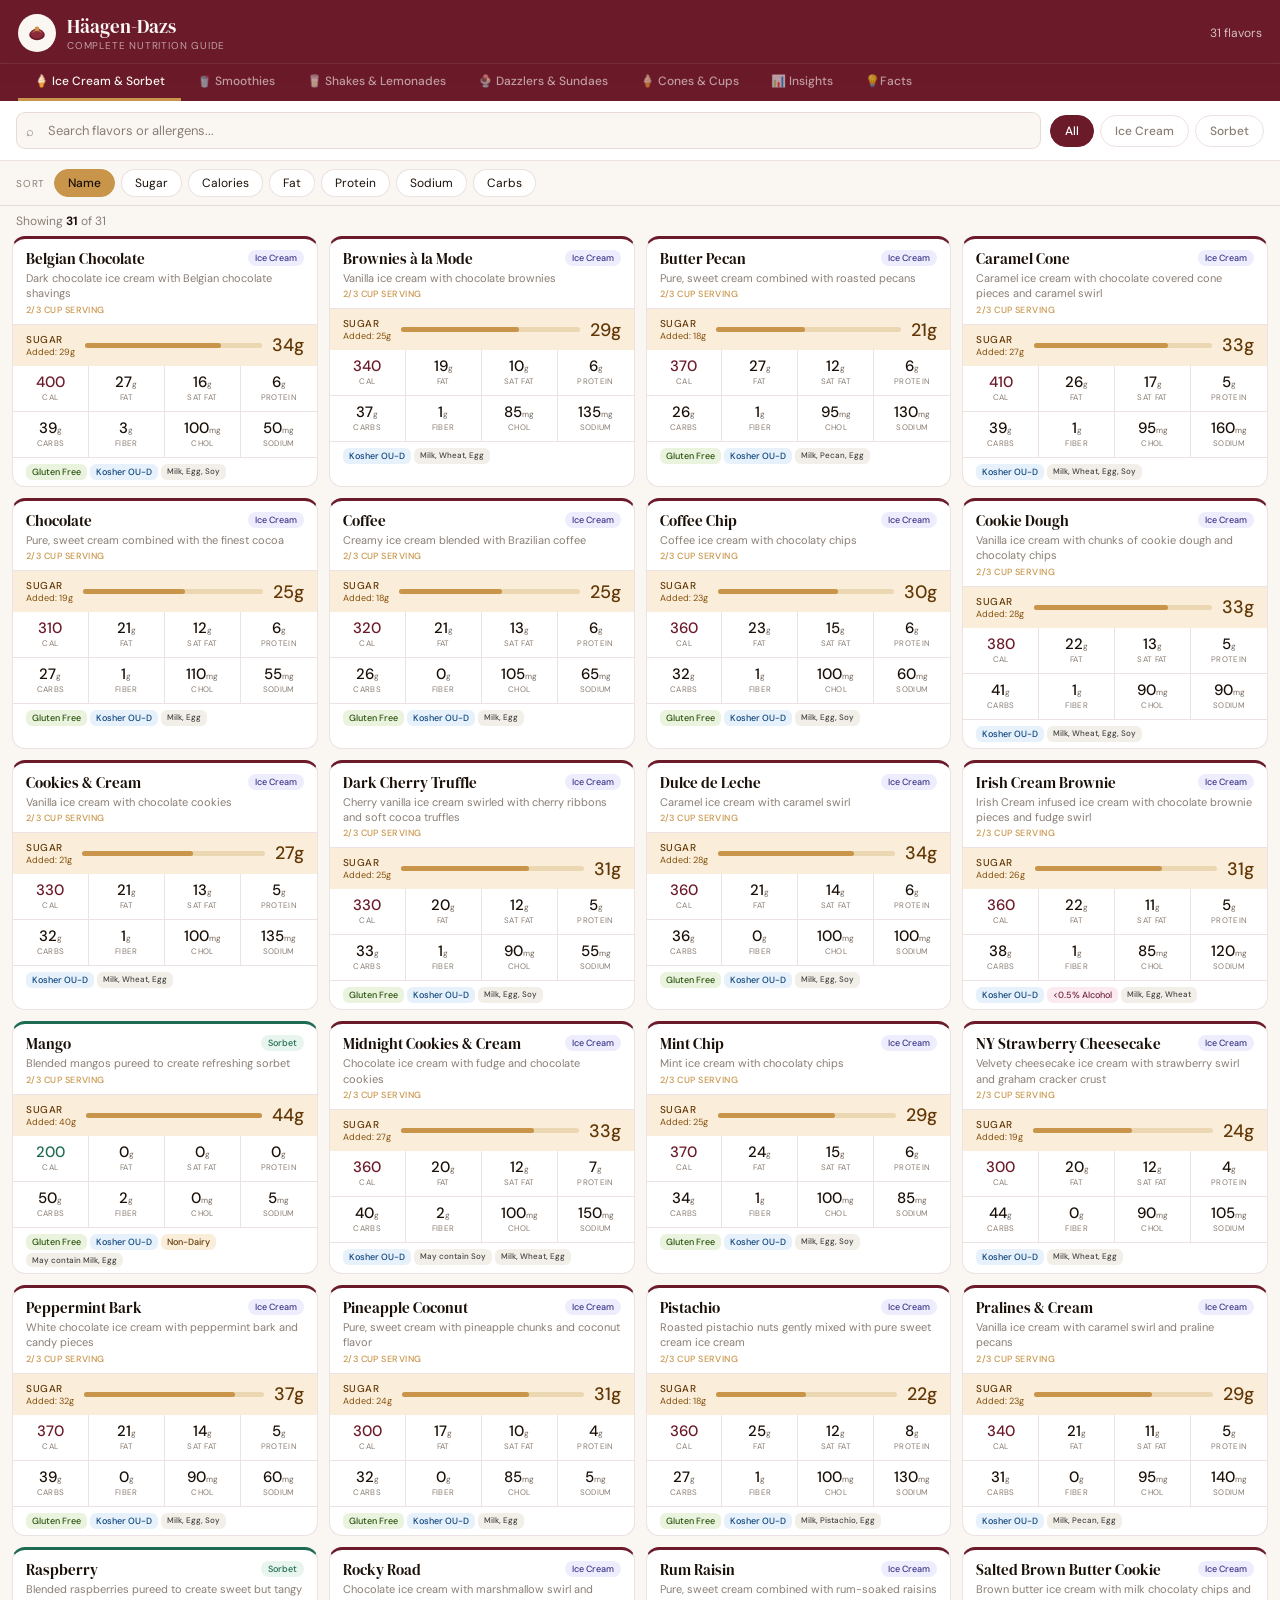
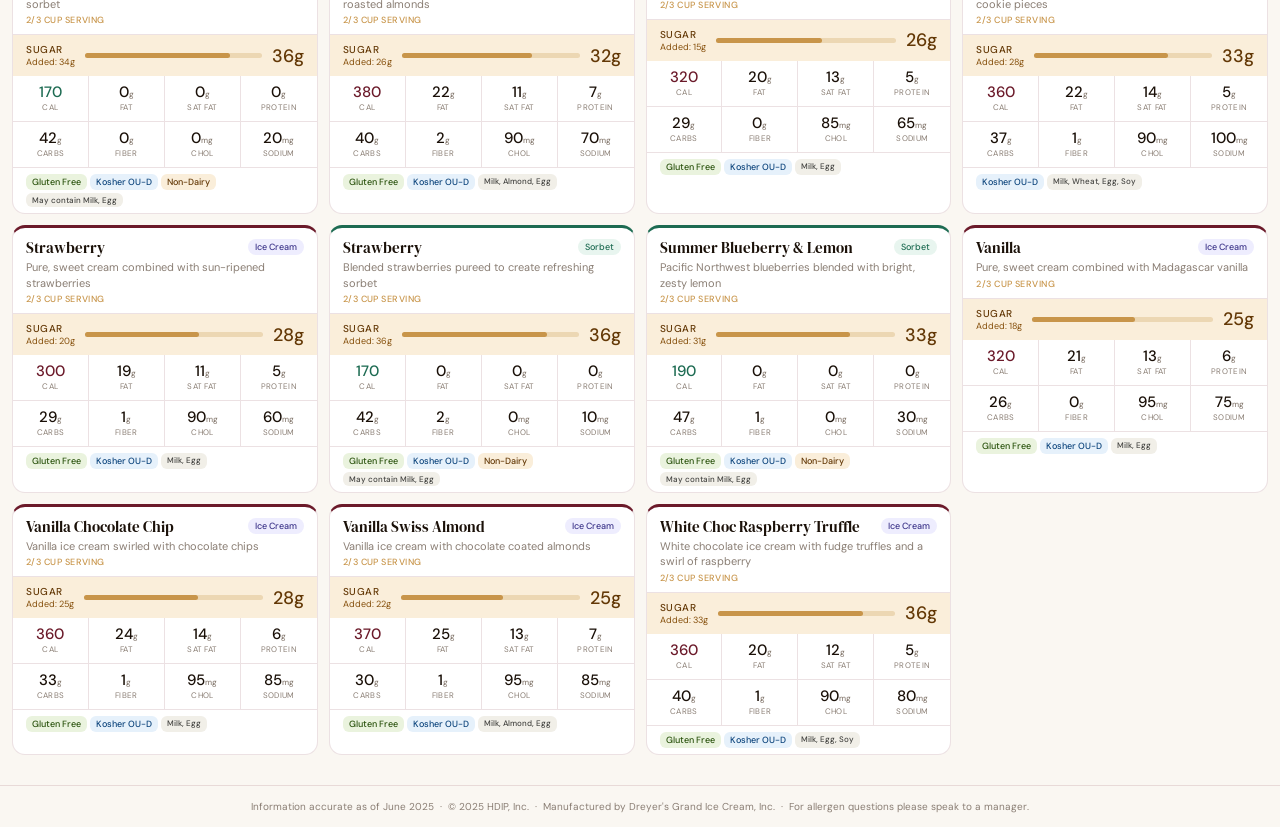
==== commit cbb5ca7f: "Update index.html 40 facts to facts" ====
--- a/index.html
+++ b/index.html
@@ -38,7 +38,7 @@
     <button class="main-tab"        role="tab" aria-selected="false" onclick="App.switchTab('su',this)">🍨 Dazzlers &amp; Sundaes</button>
     <button class="main-tab"        role="tab" aria-selected="false" onclick="App.switchTab('co',this)">🍦 Cones &amp; Cups</button>
     <button class="main-tab"        role="tab" aria-selected="false" onclick="App.switchTab('ins',this)">📊 Insights</button>
-    <button class="main-tab"        role="tab" aria-selected="false" onclick="App.switchTab('facts',this)">💡 40 Facts</button>
+    <button class="main-tab"        role="tab" aria-selected="false" onclick="App.switchTab('facts',this)">💡Facts</button>
   </nav>
 
   <!-- ═══════════════════════════ TAB: ICE CREAM ═══════════════════════════ -->
--- a/css/styles.css
+++ b/css/styles.css
@@ -0,0 +1,668 @@
+/* ═══════════════════════════════════════════════════════
+   Häagen-Dazs Nutrition Guide — styles.css
+   © 2025 HDIP, Inc. Internal use only.
+═══════════════════════════════════════════════════════ */
+
+/* ── CSS Variables ── */
+:root {
+  --cream: #FAF7F2;
+  --deep: #1A1008;
+  --burgundy: #6B1A2A;
+  --burgundy-hover: #8B2A3A;
+  --gold: #C8954A;
+  --gold-light: #E8B870;
+  --muted: #8A7E74;
+  --border: rgba(106, 26, 42, 0.13);
+  --card-bg: #FFFFFF;
+
+  /* category accent colors */
+  --c-sorbet: #1D6B52;
+  --c-sorbet-bg: #E8F5EF;
+  --c-smoothie: #1A4A7A;
+  --c-smoothie-bg: #E8F0FA;
+  --c-shake: #4A1A7A;
+  --c-shake-bg: #F0E8FA;
+  --c-sundae: #7A4A1A;
+  --c-sundae-bg: #FAF0E8;
+  --c-cone: #1A6B6B;
+  --c-cone-bg: #E8F5F5;
+  --c-lemon: #4A7A1A;
+  --c-lemon-bg: #F0FAE8;
+}
+
+/* ── Reset & Base ── */
+*, *::before, *::after {
+  box-sizing: border-box;
+  margin: 0;
+  padding: 0;
+  -webkit-tap-highlight-color: transparent;
+}
+body {
+  font-family: 'DM Sans', sans-serif;
+  background: var(--cream);
+  color: var(--deep);
+  min-height: 100vh;
+}
+
+/* ══════════════════════════════════════════════════════════
+   HEADER
+══════════════════════════════════════════════════════════ */
+header {
+  background: var(--burgundy);
+  padding: 13px 18px 11px;
+  display: flex;
+  align-items: center;
+  justify-content: space-between;
+  position: sticky;
+  top: 0;
+  z-index: 200;
+  box-shadow: 0 2px 16px rgba(106, 26, 42, 0.35);
+}
+.header-brand {
+  display: flex;
+  align-items: center;
+  gap: 11px;
+}
+.header-logo {
+  width: 38px;
+  height: 38px;
+  border-radius: 50%;
+  background: var(--cream);
+  display: flex;
+  align-items: center;
+  justify-content: center;
+  flex-shrink: 0;
+}
+.header-title {
+  font-family: 'DM Serif Display', serif;
+  font-size: 19px;
+  color: var(--cream);
+}
+.header-sub {
+  font-size: 10px;
+  color: rgba(250, 247, 242, 0.6);
+  letter-spacing: 0.08em;
+  text-transform: uppercase;
+}
+.header-count {
+  font-size: 12px;
+  color: rgba(250, 247, 242, 0.75);
+  text-align: right;
+}
+
+/* ══════════════════════════════════════════════════════════
+   MAIN TABS
+══════════════════════════════════════════════════════════ */
+.main-tabs {
+  background: var(--burgundy);
+  display: flex;
+  overflow-x: auto;
+  padding: 0 18px;
+  border-top: 1px solid rgba(255, 255, 255, 0.1);
+  -ms-overflow-style: none;
+  scrollbar-width: none;
+}
+.main-tabs::-webkit-scrollbar { display: none; }
+
+.main-tab {
+  padding: 9px 16px;
+  font-size: 12px;
+  font-weight: 500;
+  color: rgba(250, 247, 242, 0.6);
+  background: transparent;
+  border: none;
+  border-bottom: 3px solid transparent;
+  cursor: pointer;
+  white-space: nowrap;
+  font-family: 'DM Sans', sans-serif;
+  transition: all 0.18s;
+  flex-shrink: 0;
+}
+.main-tab:hover { color: rgba(250, 247, 242, 0.9); }
+.main-tab.active {
+  color: var(--cream);
+  border-bottom-color: var(--gold);
+}
+
+/* ══════════════════════════════════════════════════════════
+   TAB PANELS
+══════════════════════════════════════════════════════════ */
+.tab-panel { display: none; }
+.tab-panel.active { display: block; }
+
+/* ══════════════════════════════════════════════════════════
+   CONTROLS (search + filter)
+══════════════════════════════════════════════════════════ */
+.controls {
+  background: var(--card-bg);
+  border-bottom: 1px solid var(--border);
+  padding: 11px 16px;
+  display: flex;
+  gap: 9px;
+  align-items: center;
+  flex-wrap: wrap;
+}
+.search-wrap {
+  flex: 1;
+  min-width: 160px;
+  position: relative;
+}
+.search-icon {
+  position: absolute;
+  left: 10px;
+  top: 50%;
+  transform: translateY(-50%);
+  color: var(--muted);
+  font-size: 13px;
+  pointer-events: none;
+}
+input[type="text"] {
+  width: 100%;
+  padding: 9px 9px 9px 31px;
+  border: 1.5px solid var(--border);
+  border-radius: 9px;
+  font-family: 'DM Sans', sans-serif;
+  font-size: 13px;
+  color: var(--deep);
+  background: var(--cream);
+  outline: none;
+  transition: border-color 0.2s;
+}
+input[type="text"]:focus { border-color: var(--burgundy); }
+input[type="text"]::placeholder { color: var(--muted); }
+
+.filter-pills { display: flex; gap: 6px; flex-wrap: wrap; }
+
+.pill-btn {
+  padding: 7px 14px;
+  border-radius: 20px;
+  border: 1.5px solid var(--border);
+  background: transparent;
+  font-family: 'DM Sans', sans-serif;
+  font-size: 12px;
+  font-weight: 500;
+  color: var(--muted);
+  cursor: pointer;
+  transition: all 0.18s;
+  white-space: nowrap;
+}
+.pill-btn:active { transform: scale(0.97); }
+.pill-active { background: var(--burgundy) !important; color: white !important; border-color: var(--burgundy) !important; }
+.pill-ic     { background: #EEEDFE !important; color: #3C3489 !important; border-color: #AFA9EC !important; }
+.pill-so     { background: var(--c-sorbet-bg) !important; color: var(--c-sorbet) !important; border-color: #9FE1CB !important; }
+
+/* ══════════════════════════════════════════════════════════
+   SORT BAR
+══════════════════════════════════════════════════════════ */
+.sort-bar {
+  background: var(--cream);
+  padding: 8px 16px;
+  display: flex;
+  gap: 6px;
+  align-items: center;
+  overflow-x: auto;
+  border-bottom: 1px solid var(--border);
+  -ms-overflow-style: none;
+  scrollbar-width: none;
+}
+.sort-bar::-webkit-scrollbar { display: none; }
+.sort-label {
+  font-size: 10px;
+  color: var(--muted);
+  text-transform: uppercase;
+  letter-spacing: 0.08em;
+  white-space: nowrap;
+  margin-right: 3px;
+  flex-shrink: 0;
+}
+.sort-btn {
+  padding: 5px 13px;
+  border-radius: 16px;
+  border: 1.5px solid var(--border);
+  background: white;
+  font-family: 'DM Sans', sans-serif;
+  font-size: 12px;
+  color: var(--deep);
+  cursor: pointer;
+  white-space: nowrap;
+  flex-shrink: 0;
+  transition: all 0.18s;
+}
+.sort-btn.active {
+  background: var(--gold);
+  color: var(--deep);
+  border-color: var(--gold);
+  font-weight: 500;
+}
+.sort-btn:active { transform: scale(0.97); }
+
+.results-bar {
+  padding: 7px 16px;
+  font-size: 12px;
+  color: var(--muted);
+}
+.results-bar strong { color: var(--deep); }
+
+/* ══════════════════════════════════════════════════════════
+   CARDS GRID
+══════════════════════════════════════════════════════════ */
+.cards-grid {
+  padding: 0 12px 22px;
+  display: grid;
+  grid-template-columns: repeat(auto-fill, minmax(280px, 1fr));
+  gap: 11px;
+}
+
+/* ── Flavor Card ── */
+.flavor-card {
+  background: var(--card-bg);
+  border-radius: 13px;
+  border: 1px solid var(--border);
+  overflow: hidden;
+}
+.flavor-card:active { transform: scale(0.99); }
+
+/* top accent border per category */
+.flavor-card.cat-ic { border-top: 3px solid var(--burgundy); }
+.flavor-card.cat-so { border-top: 3px solid var(--c-sorbet); }
+.flavor-card.cat-sm { border-top: 3px solid var(--c-smoothie); }
+.flavor-card.cat-sh { border-top: 3px solid var(--c-shake); }
+.flavor-card.cat-su { border-top: 3px solid var(--c-sundae); }
+.flavor-card.cat-co { border-top: 3px solid var(--c-cone); }
+.flavor-card.cat-le { border-top: 3px solid var(--c-lemon); }
+
+/* card header */
+.card-header {
+  padding: 11px 13px 8px;
+  border-bottom: 1px solid var(--border);
+}
+.card-top {
+  display: flex;
+  justify-content: space-between;
+  align-items: flex-start;
+  gap: 7px;
+  margin-bottom: 3px;
+}
+.card-name {
+  font-family: 'DM Serif Display', serif;
+  font-size: 15px;
+  color: var(--deep);
+  line-height: 1.2;
+}
+.type-badge {
+  font-size: 9px;
+  font-weight: 500;
+  padding: 2px 7px;
+  border-radius: 9px;
+  white-space: nowrap;
+  flex-shrink: 0;
+}
+.badge-ic { background: #EEEDFE; color: #3C3489; }
+.badge-so { background: var(--c-sorbet-bg); color: var(--c-sorbet); }
+.badge-sm { background: var(--c-smoothie-bg); color: var(--c-smoothie); }
+.badge-sh { background: var(--c-shake-bg); color: var(--c-shake); }
+.badge-su { background: var(--c-sundae-bg); color: var(--c-sundae); }
+.badge-co { background: var(--c-cone-bg); color: var(--c-cone); }
+.badge-le { background: var(--c-lemon-bg); color: var(--c-lemon); }
+
+.card-desc {
+  font-size: 11px;
+  color: var(--muted);
+  line-height: 1.4;
+}
+.card-size {
+  font-size: 9px;
+  color: var(--gold);
+  font-weight: 500;
+  margin-top: 2px;
+  text-transform: uppercase;
+  letter-spacing: 0.05em;
+}
+
+/* sugar row */
+.sugar-row {
+  display: flex;
+  align-items: center;
+  justify-content: space-between;
+  padding: 8px 13px;
+  background: #FAEEDA;
+}
+.sugar-label {
+  font-size: 10px;
+  font-weight: 500;
+  color: #633806;
+  text-transform: uppercase;
+  letter-spacing: 0.05em;
+}
+.sugar-added { font-size: 9px; color: #854F0B; }
+.sugar-bar-wrap { flex: 1; margin: 0 10px; }
+.sugar-bar-bg {
+  background: rgba(180, 120, 20, 0.2);
+  border-radius: 4px;
+  height: 5px;
+}
+.sugar-bar-fill {
+  height: 5px;
+  border-radius: 4px;
+  background: var(--gold);
+}
+.sugar-value {
+  font-size: 18px;
+  font-weight: 500;
+  color: #633806;
+}
+
+/* nutrition grid */
+.nutrition-grid {
+  display: grid;
+  grid-template-columns: repeat(4, 1fr);
+}
+.nutr-cell {
+  padding: 9px 5px;
+  text-align: center;
+  border-right: 1px solid var(--border);
+  border-bottom: 1px solid var(--border);
+}
+.nutr-cell:nth-child(4n)       { border-right: none; }
+.nutr-cell:nth-last-child(-n+4) { border-bottom: none; }
+.nutr-val {
+  font-size: 15px;
+  font-weight: 500;
+  color: var(--deep);
+  line-height: 1;
+}
+/* per-category highlight color */
+.nutr-val.hl-ic { color: var(--burgundy); }
+.nutr-val.hl-so { color: var(--c-sorbet); }
+.nutr-val.hl-sm { color: var(--c-smoothie); }
+.nutr-val.hl-sh { color: var(--c-shake); }
+.nutr-val.hl-su { color: var(--c-sundae); }
+.nutr-val.hl-co { color: var(--c-cone); }
+.nutr-val.hl-le { color: var(--c-lemon); }
+
+.nutr-unit  { font-size: 8px; color: var(--muted); }
+.nutr-label { font-size: 8px; color: var(--muted); margin-top: 2px; text-transform: uppercase; letter-spacing: 0.04em; }
+
+/* card footer (tags) */
+.card-footer {
+  padding: 6px 13px;
+  display: flex;
+  flex-wrap: wrap;
+  gap: 3px;
+  border-top: 1px solid var(--border);
+}
+.attr-tag { font-size: 9px; padding: 2px 6px; border-radius: 6px; font-weight: 500; }
+.tag-gf   { background: #EAF3DE; color: #27500A; }
+.tag-ko   { background: #E6F1FB; color: #0C447C; }
+.tag-nd   { background: #FAEEDA; color: #633806; }
+.tag-al   { background: #FBEAF0; color: #72243E; }
+.tag-info { background: #F1EFE8; color: #444441; font-size: 8px; }
+
+/* empty state */
+.empty-state {
+  text-align: center;
+  padding: 50px 20px;
+  grid-column: 1 / -1;
+  color: var(--muted);
+}
+
+/* ══════════════════════════════════════════════════════════
+   INSIGHTS TAB
+══════════════════════════════════════════════════════════ */
+.insights-wrap {
+  padding: 16px;
+  display: flex;
+  flex-direction: column;
+  gap: 20px;
+}
+.insight-card {
+  background: var(--card-bg);
+  border-radius: 14px;
+  border: 1px solid var(--border);
+  overflow: hidden;
+}
+.insight-header {
+  padding: 14px 18px 12px;
+  border-bottom: 1px solid var(--border);
+  display: flex;
+  justify-content: space-between;
+  align-items: center;
+  flex-wrap: wrap;
+  gap: 8px;
+}
+.insight-title {
+  font-family: 'DM Serif Display', serif;
+  font-size: 17px;
+  color: var(--deep);
+}
+.insight-sub { font-size: 11px; color: var(--muted); margin-top: 2px; }
+.insight-controls { display: flex; gap: 6px; flex-wrap: wrap; }
+.insight-btn {
+  padding: 5px 13px;
+  border-radius: 16px;
+  border: 1.5px solid var(--border);
+  background: var(--cream);
+  font-family: 'DM Sans', sans-serif;
+  font-size: 11px;
+  color: var(--muted);
+  cursor: pointer;
+  white-space: nowrap;
+  transition: all 0.18s;
+}
+.insight-btn.active {
+  background: var(--burgundy);
+  color: white;
+  border-color: var(--burgundy);
+}
+.insight-body { padding: 18px; }
+
+/* bar chart rows */
+.bar-row { display: flex; align-items: center; gap: 10px; margin-bottom: 6px; }
+.bar-name {
+  font-size: 11px;
+  color: var(--deep);
+  width: 170px;
+  flex-shrink: 0;
+  text-align: right;
+  white-space: nowrap;
+  overflow: hidden;
+  text-overflow: ellipsis;
+}
+.bar-track {
+  flex: 1;
+  background: rgba(106, 26, 42, 0.08);
+  border-radius: 4px;
+  height: 20px;
+  overflow: hidden;
+}
+.bar-fill {
+  height: 100%;
+  border-radius: 4px;
+  display: flex;
+  align-items: center;
+  justify-content: flex-end;
+  padding-right: 6px;
+  transition: width 0.5s cubic-bezier(0.4, 0, 0.2, 1);
+}
+.bar-fill span { font-size: 10px; font-weight: 500; color: white; white-space: nowrap; }
+.bar-val-out { font-size: 11px; font-weight: 500; color: var(--deep); width: 34px; flex-shrink: 0; }
+
+/* compare table */
+.compare-table-wrap { overflow-x: auto; -webkit-overflow-scrolling: touch; }
+.compare-table { width: 100%; border-collapse: collapse; font-size: 12px; min-width: 520px; }
+.compare-table th {
+  background: var(--burgundy);
+  color: var(--cream);
+  padding: 9px 10px;
+  text-align: left;
+  font-weight: 500;
+  font-size: 10px;
+  text-transform: uppercase;
+  letter-spacing: 0.06em;
+  white-space: nowrap;
+}
+.compare-table td { padding: 9px 10px; border-bottom: 1px solid var(--border); font-size: 12px; }
+.compare-table tr:last-child td { border-bottom: none; }
+.compare-table tr:nth-child(even) td { background: rgba(250, 247, 242, 0.6); }
+.compare-table .num-cell { text-align: right; font-weight: 500; }
+.compare-table .cell-best  { color: #1D6B52; font-weight: 500; }
+.compare-table .cell-worst { color: var(--burgundy); font-weight: 500; }
+.cat-dot { display: inline-block; width: 8px; height: 8px; border-radius: 50%; margin-right: 6px; }
+.table-note { font-size: 10px; color: var(--muted); padding: 8px 16px; }
+
+/* radar */
+.radar-selectors { display: flex; gap: 10px; flex-wrap: wrap; justify-content: center; margin-bottom: 12px; }
+.radar-select {
+  padding: 7px 12px;
+  border-radius: 9px;
+  border: 1.5px solid var(--border);
+  font-family: 'DM Sans', sans-serif;
+  font-size: 12px;
+  color: var(--deep);
+  background: var(--cream);
+  outline: none;
+  cursor: pointer;
+  max-width: 190px;
+}
+.radar-legend { display: flex; gap: 14px; flex-wrap: wrap; justify-content: center; margin-bottom: 10px; }
+.radar-legend-item { display: flex; align-items: center; gap: 5px; font-size: 11px; color: var(--muted); }
+.legend-dot { width: 10px; height: 10px; border-radius: 50%; flex-shrink: 0; }
+
+/* rankings */
+.rankings-grid {
+  padding: 16px;
+  display: grid;
+  grid-template-columns: repeat(auto-fill, minmax(230px, 1fr));
+  gap: 12px;
+}
+.rank-card { background: var(--card-bg); border-radius: 12px; border: 1px solid var(--border); overflow: hidden; }
+.rank-card-title { padding: 10px 14px 8px; background: var(--burgundy); color: var(--cream); font-size: 12px; font-weight: 500; }
+.rank-card-body { padding: 8px 0; }
+.rank-item { display: flex; align-items: center; gap: 8px; padding: 6px 14px; border-bottom: 1px solid var(--border); }
+.rank-item:last-child { border-bottom: none; }
+.rank-pos { font-size: 11px; font-weight: 500; color: var(--muted); width: 18px; flex-shrink: 0; }
+.rank-pos.gold   { color: #B8860B; }
+.rank-pos.silver { color: #888; }
+.rank-pos.bronze { color: #8B6040; }
+.rank-name { font-size: 12px; color: var(--deep); flex: 1; }
+.rank-val  { font-size: 13px; font-weight: 500; color: var(--burgundy); }
+
+/* scatter */
+.scatter-tooltip {
+  position: absolute;
+  background: rgba(26, 16, 8, 0.9);
+  color: #FAF7F2;
+  font-size: 11px;
+  padding: 6px 10px;
+  border-radius: 7px;
+  pointer-events: none;
+  display: none;
+  white-space: nowrap;
+}
+.scatter-legend { display: flex; gap: 16px; margin-top: 8px; flex-wrap: wrap; }
+.scatter-legend-item { display: flex; align-items: center; gap: 5px; font-size: 11px; color: var(--muted); }
+.scatter-dot { width: 10px; height: 10px; border-radius: 50%; flex-shrink: 0; }
+
+/* ══════════════════════════════════════════════════════════
+   FACTS TAB
+══════════════════════════════════════════════════════════ */
+.facts-controls {
+  background: var(--card-bg);
+  border-bottom: 1px solid var(--border);
+  padding: 11px 16px;
+  display: flex;
+  gap: 7px;
+  flex-wrap: wrap;
+}
+.fact-filter-btn {
+  padding: 6px 14px;
+  border-radius: 18px;
+  border: 1.5px solid var(--border);
+  background: transparent;
+  font-family: 'DM Sans', sans-serif;
+  font-size: 12px;
+  font-weight: 500;
+  color: var(--muted);
+  cursor: pointer;
+  transition: all 0.18s;
+  white-space: nowrap;
+}
+.fact-filter-btn.active {
+  background: var(--burgundy);
+  color: white;
+  border-color: var(--burgundy);
+}
+.facts-count { padding: 5px 16px 2px; font-size: 11px; color: var(--muted); }
+.facts-grid { padding: 12px; display: flex; flex-direction: column; gap: 9px; }
+.fact-card {
+  background: var(--card-bg);
+  border: 1px solid var(--border);
+  border-radius: 11px;
+  padding: 12px 14px;
+  display: flex;
+  gap: 11px;
+  align-items: flex-start;
+  transition: border-color 0.15s;
+}
+.fact-card:hover { border-color: rgba(106, 26, 42, 0.3); }
+.fact-num {
+  min-width: 24px;
+  height: 24px;
+  border-radius: 50%;
+  display: flex;
+  align-items: center;
+  justify-content: center;
+  font-size: 10px;
+  font-weight: 500;
+  flex-shrink: 0;
+  margin-top: 1px;
+}
+.fn-sugar { background: #FAEEDA; color: #633806; }
+.fn-cal   { background: #FCEBEB; color: #791F1F; }
+.fn-fat   { background: #EEEDFE; color: #3C3489; }
+.fn-prot  { background: #E1F5EE; color: #085041; }
+.fn-sod   { background: #E6F1FB; color: #0C447C; }
+.fn-carbs { background: #FBEAF0; color: #72243E; }
+.fn-spec  { background: #F1EFE8; color: #444441; }
+
+.fact-question { font-size: 12px; font-weight: 500; color: var(--deep); margin-bottom: 4px; line-height: 1.4; }
+.fact-answer   { font-size: 11px; color: var(--muted); line-height: 1.55; }
+.fact-answer strong { color: var(--deep); font-weight: 500; }
+
+.fact-pill {
+  display: inline-block;
+  font-size: 9px;
+  padding: 1px 6px;
+  border-radius: 8px;
+  font-weight: 500;
+  margin-left: 5px;
+  vertical-align: middle;
+}
+.fp-sugar { background: #FAEEDA; color: #633806; }
+.fp-cal   { background: #FCEBEB; color: #791F1F; }
+.fp-fat   { background: #EEEDFE; color: #3C3489; }
+.fp-prot  { background: #E1F5EE; color: #085041; }
+.fp-sod   { background: #E6F1FB; color: #0C447C; }
+.fp-carbs { background: #FBEAF0; color: #72243E; }
+.fp-spec  { background: #F1EFE8; color: #444441; }
+
+/* ══════════════════════════════════════════════════════════
+   FOOTER
+══════════════════════════════════════════════════════════ */
+footer {
+  text-align: center;
+  padding: 14px;
+  font-size: 10px;
+  color: var(--muted);
+  border-top: 1px solid var(--border);
+  margin-top: 8px;
+}
+
+/* ══════════════════════════════════════════════════════════
+   RESPONSIVE
+══════════════════════════════════════════════════════════ */
+@media (max-width: 480px) {
+  .cards-grid { grid-template-columns: 1fr; padding: 0 10px 20px; }
+  .bar-name   { width: 110px; font-size: 10px; }
+  .rankings-grid { grid-template-columns: 1fr 1fr; }
+}
